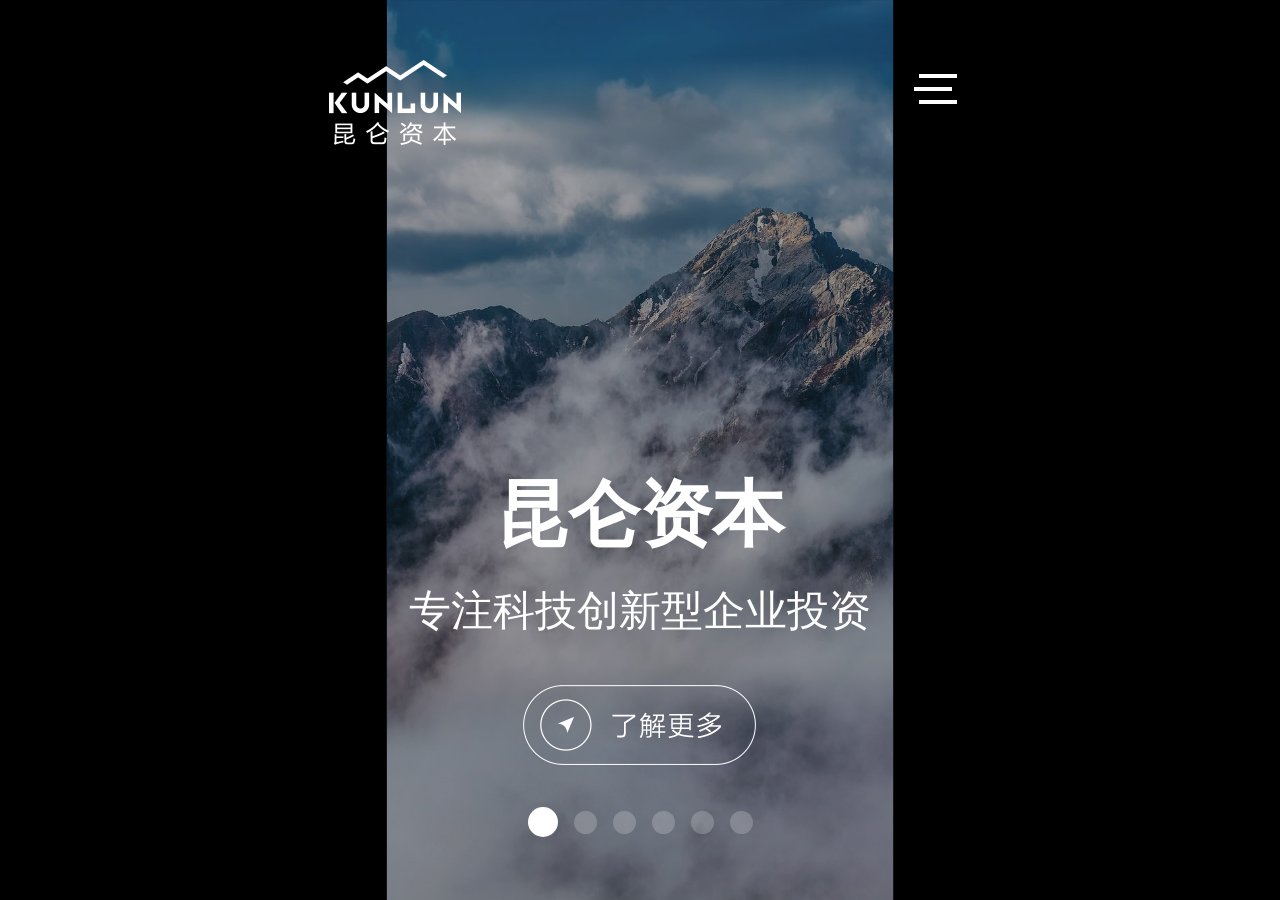
==== index.html @ 67668db5 "2" ====
﻿<!DOCTYPE html>
<html>
<head>
    <meta charset="utf-8">
    <title>首页</title>
    <meta name="keywords" content="">
    <meta name="description" content="">
    <meta content="yes" name="apple-mobile-web-app-capable" />
    <meta content="black" name="apple-mobile-web-app-status-bar-style" />
    <meta content="telephone=no" name="format-detection" />
    <meta content="email=no" name="format-detection" />
    <!--maincss-->
    <link rel="stylesheet" href="css/swiper.min.css" type="text/css" media="screen">
    <link rel="stylesheet" href="css/animate.css"    type="text/css" media="screen">
    <link rel="stylesheet" href="css/index.css" type="text/css" media="screen" />
    <link rel="stylesheet" href="css/common.css" type="text/css" media="screen" />
     <!--mainjs-->
    <script type="text/javascript" src="js/jquery-1.8.2.min.js"></script>
    <script type="text/javascript" src="js/swiper.animate1.0.3.min.js"></script>
    <script type="text/javascript" src="js/swiper.min.js"></script>

    <script>
        var phoneWidth =  parseInt(window.screen.width);
		var phoneScale = phoneWidth/750;
		var ua = navigator.userAgent;
		if (/Android (\d+\.\d+)/.test(ua)){
			var version = parseFloat(RegExp.$1);
			if(version>2.3){
				document.write('<meta name="viewport" content="width=750, minimum-scale = '+phoneScale+', maximum-scale = '+phoneScale+', target-densitydpi=device-dpi">');
			}else{
				document.write('<meta name="viewport" content="width=750, target-densitydpi=device-dpi">');
			}
		} else {
			document.write('<meta name="viewport" content="width=750, user-scalable=no, target-densitydpi=device-dpi">');
		}

    </script>
</head>
<body>
  <!--菜单弹窗--> 
  <div class="nav_box">
    <div class="nav_box_main">
        <div class="nav_top">
            <div class="closed"><img src="images/nav_close.png"></div>
        </div> 
        <div class="nav_btn">
            <div class="nav_link">
                <div class="link01 active"><a href="index.html">首页</a></div>
                <div class="link02"><a href="about.html">关于我们</a></div>
                <div class="link03"><a href="beitou.html">被投企业</a></div>
                <div class="link04"><a href="list.html">新闻动态</a></div>
                <div class="link05"><a href="contact.html">联系我们</a></div>
            </div>
        </div>
        
    </div>
  </div>
    <!--头部-->
    <div class="common_header">
        <div class="common_top">
            <div class="common_logo"><a href="index.html"><img src="images/top_logo.png"></a></div>
            <div class="common_nav_main">
                <div class="menu" id="menu"><div class="zhong"><i></i><i></i><i></i><i></i> <i></i><i></i></div></div>
            </div>
        </div>
    </div>
<div class="banner">
    <div class="bg">
        <div class="swiper-container home-swiper" >
            <div class="swiper-wrapper">
                <div id="swiper1" class="swiper-slide" style="background-image:url(images/banner1.jpg)">
                    <!-- <video x5-video-player-type="h5-page" x5-playsinline="true" webkit-playsinline playsinline muted autoplay loop class="bgvideo video" poster="images/banner1.jpg">
                     <source src="media/banner1.mp4" type="video/mp4">
                    </video> -->
                    <div class="content">
                        <div class="container">
                            <div class="hero">
                                <div class="title">昆仑资本</div>
                                <div class="info">专注科技创新型企业投资   </div>
                                <div class="links"><img src="images/more_03.png"></div>
                            </div>
                        </div>
                    </div>
                </div>
                <div id="swiper2" class="swiper-slide" style="background-image:url(images/banner2.jpg)">
                    <div class="content">
                        <div class="container">
                            <div class="hero">
                                <div class="title_logo"><img src="images/logo_dada_02.png"></div>
                                <div class="info_fz50">本地即时零售和配送平台<br/><span>2022年6月5日,纳斯达克挂牌上市</span></div>
                                <div class="links"><img src="images/more_03.png"></div>
                            </div>
                        </div>
                    </div>
                </div>
                <div id="swiper3" class="swiper-slide" style="background-image:url(images/banner3.jpg)">
                    <div class="content" style="margin-top: 10px;">
                        <div class="container">
                            <div class="hero">
                                <div class="title_logo"><img src="images/logo_yk_03.png"></div>
                                <div class="info_fz50">中国领先的互动娱乐平台<br/><span>2018年7月12日，港交所挂牌上市</span></div>
                                <div class="links"><img src="images/more_03.png"></div>
                            </div>
                        </div>
                    </div>
                </div>
                <div id="swiper4" class="swiper-slide" style="background-image:url(images/banner4.jpg)">
                    <div class="content">
                        <div class="container">
                            <div class="hero">
                                <div class="title_logo"><img src="images/logo_dream_04.png"></div>
                                <div class="info_fz50">创新科技公司</div>
                                <div class="links"><img src="images/more_03.png"></div>
                            </div>
                        </div>
                    </div>
                </div>
                <div id="swiper5" class="swiper-slide" style="background-image:url(images/banner5.jpg)">
                    <div class="content">
                        <div class="container">
                            <div class="hero">
                                <div class="title_logo"><img src="images/logo_ibm_05.png"></div>
                                <div class="info_fz50">IAM身份管理行业领先企业</div>
                                <div class="links"><img src="images/more_03.png"></div>
                            </div>
                        </div>
                    </div>
                </div>
                <div id="swiper6" class="swiper-slide" style="background-image:url(images/banner6.jpg)">
                    <div class="content">
                        <div class="container">
                            <div class="hero">
                                <div class="title_logo"><img src="images/logo_boya_06.png"></div>
                                <div class="info_fz33">基因组编辑技术转化和创新疗法开发引领者</div>
                                <div class="links"><img src="images/more_03.png"></div>
                            </div>
                        </div>
                    </div>
                </div>
            </div>
        <div class="swiper-pagination"></div>
        </div>
    </div>
</div>
    <script type='text/javascript' src='js/script.js' id='script-js'></script>
    <script type='text/javascript'  src="js/qiehuan.js"></script>
</body>
</html>
---- css/index.css ----
html, body, div, span, object, iframe,h1, h2, h3, h4, h5, h6, p, blockquote, pre,abbr, address, cite, code,del, dfn, em, img, ins, kbd, q, samp,small, strong, sub, sup, var,b, i,dl, dt, dd, ol, ul, li,fieldset, form, label,
  legend,table, caption, tbody, tfoot, thead, tr, th,article, aside, canvas, details, figcaption, figure, footer, header, hgroup, menu, nav, section, summary,time, mark, audio, video {margin:0; padding:0;border:0;outline:0;font-size:100%;vertical-align:baseline;background:transparent;font-family:微软雅黑, 黑体 ;}
article,aside,canvas,details,figcaption,figure,footer,header,hgroup,menu,nav,section,summary {display:block;}
ul {list-style:none;}
*{-webkit-tap-highlight-color: transparent;-webkit-appearance: none;}
ul,ol,li{list-style:none; margin:0; padding:0;}
/* h1, h2, h3, h4, h5, h6{font-weight:normal} */
a {margin:0;padding:0;border:0; text-decoration:none;}
ins { background-color:#ff9;color:#000;text-decoration:none;}
mark {background-color:#ff9;color:#000; font-style:italic;font-weight:bold;}
del {text-decoration: line-through;}
input, select { vertical-align:middle; border:none; margin:0; padding:0;}
em{font-weight: bold;font-style: italic;}
.hidden{display: none;}
hr{ line-height:1; height:1px; background:none; border-top:1px dashed #9F9F9F;border-bottom:1px dashed #fff;}
/* [background]  */
html,body{ -webkit-tap-highlight-color: transparent;width:100%;height:100%; overflow: hidden;}/*去除apple设备点击底色*/
body a {-webkit-transition: all .3s;transition: all .3s;}
p { max-height: 999999px; }
*:before,
*:after {
  z-index: -1;
}
/* basics */
a:hover {color: #0f93b9;}
/*首页*/
#wrapper{width: 750px; margin:0 auto; position:relative; overflow-x:hidden;}
/*header*/
.headroom {will-change: transform;transition: transform 200ms linear;width:750px;margin:0 auto;}
.headroom--pinned {transform: translateY(0%);}
.headroom--unpinned {transform: translateY(-100%);}
/*part1*/
.part1{width:100%;height:100%; position: relative;}

.banner_swiper{width: 100%;height: 100%;}
.banner_swiper >.swiper-wrapper>.swiper-slide{background-repeat:no-repeat;background-position: center center; background-size: cover;}
.banner_swiper >.swiper-wrapper>.swiper-slide a{position: absolute;top:0;left:0;width:100%;height:100%;border:1px solid #f00;}
.banner_swiper .slide1{background-image: url(../images/banner1.jpg);}
.banner_swiper .slide2{background-image: url(../images/banner2.jpg);position: relative;}
.banner_swiper .slide3{background-image: url(../images/banner3.jpg);position: relative;}
.banner_swiper .slide4{background-image: url(../images/banner4.jpg);position: relative;}
.banner_swiper .slide5{background-image: url(../images/banner5.jpg);position: relative;}

.banner_swiper .slide6{background-image: url(../images/banner6.jpg);position: relative;}

.wrap_banner2 img{width:100%;height:100%;object-fit:cover;position:relative;z-index:1;}
.banner_swiper .swiper-pagination-white .swiper-pagination-bullet{display:block;width:23px;height:23px;border-radius:50%;background:#fff;float:left;margin:0 10px;opacity:0.4;}
.banner_swiper .swiper-pagination{width:270px;position:relative;height:20px;z-index:1;bottom:80px;left:50%; transform: translateX(-50%);}
.banner_swiper .swiper-pagination-white .swiper-pagination-bullet-active{background-color:#fff;opacity:1;width:28px;height:28px;}
.banner_swiper .banner-slider-button-next{background:url(../images/row_right.png) no-repeat;background-size:50px 48px;width:50px;height:48px;position:absolute;top:50%;right:20px;}
.banner_swiper .banner-slider-button-prev{background:url(../images/row_left.png) no-repeat;background-size:50px 48px;width:50px;height:48px;position:absolute;top:50;left:20px;}
.banner_swiper .swiper-button-next:hover{background:url(../images/row_right_hover.png) no-repeat;background-size:50px 48px;width:50px;height:48px;position:absolute;top:50%;right:20px;}
.banner_swiper .swiper-button-prev:hover{background:url(../images/row_left_hover.png) no-repeat;background-size:50px 48px;width:50px;height:48px;position:absolute;top:50%;left:20px;}
.banner_swiper .swiper-button-next::after,.banner_swiper .swiper-button-prev::after{font-size:0;}
/* .banner_text{width:600px;margin:0 auto;height:300px;color:#fff;position:absolute;left:75px;top:290px;z-index:4;}
.banner_text h2{font-size:52px;margin-bottom:50px;font-weight:bold; text-align: center;}
.banner_text p{font-size:26px;width:600px;text-align: center;margin:0 auto;}
.banner_text_c{width:700px;margin:0 auto;height:300px;color:#fff;position:absolute;left:50%;bottom:10%;z-index:4;transform:translateX(-50%);}
.banner_text_c h2{font-size:37px;margin-bottom:10px;font-weight:bold; text-align: center;}
.banner_text_c div{font-size:20px;width:700px;text-align: center;margin:0 auto;} */


.banner_swiper{width: 100%;height: 100%; overflow-y:hidden;}
 .banner_title { width: 233px;  height: 80px;position:absolute; bottom:15%;left:260px;  z-index: 10;} 
.banner_text{width:638px;height:100px;color:#fff;position:absolute;bottom:25%;z-index: 10;left:56px;text-align: center;}
.banner_text p  i{width:0.78rem;border-bottom:0.02rem solid #fff;display: block;padding-bottom: 0.5rem;}
.banner_text  h2{font-size:72px;font-weight: bold; line-height: 70px;}
.banner_text  h2 span{font-size:42px;font-weight: normal; }
.banner_text  p{font-size:30px;width:638px;}
.banner_text h4 {margin-bottom: 35px;}
.banner_text h3{font-size: 50px;font-weight: bold; line-height:45px;}
.banner_text h3 span{font-size:30px;font-weight: normal;} 

/*返回顶部*/
#gotop {display: none;position: fixed;right: 1%;bottom:20px;padding: 10px 10px;font-size: 20px;background: #777;color: white;cursor: pointer;	z-index:11111;}
/*精灵css3*/
@keyframes xx{0%{transform:translateX(50px) translateY(0) scale(0.2);opacity:0.2}
100%{transform:translateX(-30px) translateY(-10px) scale(1);opacity:1}
}
@keyframes xf{0%{transform:translateY(-10px) translateX(-30px);}
50%{transform:translateY(10px) translateX(-10px);}
100%{transform:translateY(-10px) translateX(-30px);}
}

/*css3*/ 
	/*视频转圈圈*/
	@-webkit-keyframes video-rotate{0%{-webkit-transform:rotate(0);-moz-transform:rotate(0);-ms-transform:rotate(0);-o-transform:rotate(0);transform:rotate(0)}
	100%{-webkit-transform:rotate(360deg);-moz-transform:rotate(360deg);-ms-transform:rotate(360deg);-o-transform:rotate(360deg);transform:rotate(360deg)}
	}
	@-moz-keyframes video-rotate{0%{-webkit-transform:rotate(0);-moz-transform:rotate(0);-ms-transform:rotate(0);-o-transform:rotate(0);transform:rotate(0)}
	100%{-webkit-transform:rotate(360deg);-moz-transform:rotate(360deg);-ms-transform:rotate(360deg);-o-transform:rotate(360deg);transform:rotate(360deg)}
	}
	@-ms-keyframes video-rotate{0%{-webkit-transform:rotate(0);-moz-transform:rotate(0);-ms-transform:rotate(0);-o-transform:rotate(0);transform:rotate(0)}
	100%{-webkit-transform:rotate(360deg);-moz-transform:rotate(360deg);-ms-transform:rotate(360deg);-o-transform:rotate(360deg);transform:rotate(360deg)}
	}
	@-o-keyframes video-rotate{0%{-webkit-transform:rotate(0);-moz-transform:rotate(0);-ms-transform:rotate(0);-o-transform:rotate(0);transform:rotate(0)}
	100%{-webkit-transform:rotate(360deg);-moz-transform:rotate(360deg);-ms-transform:rotate(360deg);-o-transform:rotate(360deg);transform:rotate(360deg)}
	}
	@keyframes video-rotate{0%{-webkit-transform:rotate(0);-moz-transform:rotate(0);-ms-transform:rotate(0);-o-transform:rotate(0);transform:rotate(0)}
	100%{-webkit-transform:rotate(360deg);-moz-transform:rotate(360deg);-ms-transform:rotate(360deg);-o-transform:rotate(360deg);transform:rotate(360deg)}
	}
	@keyframes pulse-border {
		0% {
			transform-origin: center;
		  transform: translateZ(0) scale(1);
		  opacity: 1;
		  }
		100% {
			transform-origin: center;
		  transform:translateZ(0) scale(1.5);
		  opacity: 0;
		  }
	  }

	/*箭头上下*/
	@-webkit-keyframes arrDownMove{0%{-webkit-transform:translate(0,0);-moz-transform:translate(0,0);-ms-transform:translate(0,0);-o-transform:translate(0,0);transform:translate(0,0)}50%{-webkit-transform:translate(0,10px);-moz-transform:translate(0,10px);-ms-transform:translate(0,10px);-o-transform:translate(0,10px);transform:translate(0,10px)}100%{-webkit-transform:translate(0,0);-moz-transform:translate(0,0);-ms-transform:translate(0,0);-o-transform:translate(0,0);transform:translate(0,0)}}@-moz-keyframes arrDownMove{0%{-webkit-transform:translate(0,0);-moz-transform:translate(0,0);-ms-transform:translate(0,0);-o-transform:translate(0,0);transform:translate(0,0)}50%{-webkit-transform:translate(0,10px);-moz-transform:translate(0,10px);-ms-transform:translate(0,10px);-o-transform:translate(0,10px);transform:translate(0,10px)}100%{-webkit-transform:translate(0,0);-moz-transform:translate(0,0);-ms-transform:translate(0,0);-o-transform:translate(0,0);transform:translate(0,0)}}@-ms-keyframes arrDownMove{0%{-webkit-transform:translate(0,0);-moz-transform:translate(0,0);-ms-transform:translate(0,0);-o-transform:translate(0,0);transform:translate(0,0)}50%{-webkit-transform:translate(0,10px);-moz-transform:translate(0,10px);-ms-transform:translate(0,10px);-o-transform:translate(0,10px);transform:translate(0,10px)}100%{-webkit-transform:translate(0,0);-moz-transform:translate(0,0);-ms-transform:translate(0,0);-o-transform:translate(0,0);transform:translate(0,0)}}@-o-keyframes arrDownMove{0%{-webkit-transform:translate(0,0);-moz-transform:translate(0,0);-ms-transform:translate(0,0);-o-transform:translate(0,0);transform:translate(0,0)}50%{-webkit-transform:translate(0,10px);-moz-transform:translate(0,10px);-ms-transform:translate(0,10px);-o-transform:translate(0,10px);transform:translate(0,10px)}100%{-webkit-transform:translate(0,0);-moz-transform:translate(0,0);-ms-transform:translate(0,0);-o-transform:translate(0,0);transform:translate(0,0)}}@keyframes arrDownMove{0%{-webkit-transform:translate(0,0);-moz-transform:translate(0,0);-ms-transform:translate(0,0);-o-transform:translate(0,0);transform:translate(0,0)}50%{-webkit-transform:translate(0,10px);-moz-transform:translate(0,10px);-ms-transform:translate(0,10px);-o-transform:translate(0,10px);transform:translate(0,10px)}100%{-webkit-transform:translate(0,0);-moz-transform:translate(0,0);-ms-transform:translate(0,0);-o-transform:translate(0,0);transform:translate(0,0)}}

	/*女孩上下出来*/
	@-webkit-keyframes c2_girl_An{0%,10%,100%,90%{transform:translateY(0);-o-transform:translateY(0);-webkit-transform:translateY(0);-moz-transform:translateY(0)}
	50%,60%{transform:translateY(-10px);-o-transform:translateY(-10px);-webkit-transform:translateY(-10px);-moz-transform:translateY(-10px)}
	}
	@-moz-keyframes c2_girl_An{0%,10%,100%,90%{transform:translateY(0);-o-transform:translateY(0);-webkit-transform:translateY(0);-moz-transform:translateY(0)}
	50%,60%{transform:translateY(60px);-o-transform:translateY(60px);-webkit-transform:translateY(60px);-moz-transform:translateY(60px)}
	}
	@keyframes c2_girl_An{0%,10%,100%,90%{transform:translateY(0);-o-transform:translateY(0);-webkit-transform:translateY(0);-moz-transform:translateY(0)}
	50%,60%{transform:translateY(-10px);-o-transform:translateY(-10px);-webkit-transform:translateY(-10px);-moz-transform:translateY(-10px)}
	}
	@-webkit-keyframes tada{0%{-webkit-transform:scale(1);}
	10%,20%{-webkit-transform:scale(0.9) rotate(-9deg);}
	30%,50%,70%,90%{-webkit-transform:scale(1) rotate(9deg);}
	40%,60%,80%{-webkit-transform:scale(1) rotate(-9deg);}
	100%{-webkit-transform:scale(1) rotate(0);}
	}
	@keyframes tada{0%{transform:scale(1);}
	10%,20%{transform:scale(0.9) rotate(-9deg);}
	30%,50%,70%,90%{transform:scale(1) rotate(9deg);}
	40%,60%,80%{transform:scale(1) rotate(-9deg);}
	100%{transform:scale(1) rotate(0);}
	}
	@-moz-keyframes tada{0%{transform:scale(1);}
	10%,20%{transform:scale(0.9) rotate(-9deg);}
	30%,50%,70%,90%{transform:scale(1) rotate(9deg);}
	40%,60%,80%{transform:scale(1) rotate(-9deg);}
	100%{transform:scale(1) rotate(0);}
	}
	@-o-keyframes tada{0%{transform:scale(1);}
	10%,20%{transform:scale(0.9) rotate(-9deg);}
	30%,50%,70%,90%{transform:scale(1) rotate(9deg);}
	40%,60%,80%{transform:scale(1) rotate(-9deg);}
	100%{transform:scale(1) rotate(0);}
	}
	@keyframes cloud5{0%{transform:translateX(-210px) translateY(-100px);opacity:1;width:20px;}
	70%{opacity:1;}
	90%{transform:translateX(20px) translateY(100px);opacity:1;width:153px;}
	100%{transform:translateX(50px) translateY(100px);opacity:1;width:153px;}
	}
	@keyframes zoomIn{0%{opacity:0;transform:scale3d(.5,.5,.5);}
	50%{opacity:1;}
	}
	/*身体左右动*/
	@keyframes body1{0%,100%{transform:translateY(-10px);-moz-tranform:translateY(-10px);-webkit-tranform:translateY(-10px);-o-tranform:translateY(-10px)}
	50%{transform:translateY(10PX);-moz-transform:translateY(10PX);-o-transform:translateY(10PX);-webkit-transform:translateY(10PX);}
	}
	@-webkit-keyframes body1{0%,100%{transform:translateY(-10px);-moz-tranform:translateY(-10px);-webkit-tranform:translateY(-10px);-o-tranform:translateY(-10px)}
	50%{transform:translateY(10PX);-moz-transform:translateY(10PX);-o-transform:translateY(10PX);-webkit-transform:translateY(10PX);}
	}
	@-ms-keyframes body1{0%,100%{transform:translateY(-10px);-moz-tranform:translateY(-10px);-webkit-tranform:translateY(-10px);-o-tranform:translateY(-10px)}
	50%{transform:translateY(10PX);-moz-transform:translateY(10PX);-o-transform:translateY(10PX);-webkit-transform:translateY(10PX);}
	}
	@-o-keyframes body1{0%,100%{transform:translateY(-10px);-moz-tranform:translateY(-10px);-webkit-tranform:translateY(-10px);-o-tranform:translateY(-10px)}
	50%{transform:translateY(10PX);-moz-transform:translateY(10PX);-o-transform:translateY(10PX);-webkit-transform:translateY(10PX);}
	}
	@keyframes scaleA{0%{opacity:0;-webkit-transform:scale(2,2);}
	80%{-webkit-transform:scale(.9,.9);}
	100%{opacity:1;-webkit-transform:scale(1,1);}
	}
	@-webkit-keyframes scaleA{0%{opacity:0;-webkit-transform:scale(2,2);}
	80%{-webkit-transform:scale(.9,.9);}
	100%{opacity:1;-webkit-transform:scale(1,1);}
	}
	@-ms-keyframes scaleA{0%{opacity:0;-ms-transform:scale(2,2);}
	80%{-ms-transform:scale(.9,.9);}
	100%{opacity:1;-ms-transform:scale(1,1);}
	}
	@-moz-keyframes scaleA{0%{opacity:0;-moz-transform:scale(2,2);}
	80%{-moz-transform:scale(.9,.9);}
	100%{opacity:1;-moz-transform:scale(1,1);}
	}
	@-o-keyframes scaleA{0%{opacity:0;-o-transform:scale(2,2);}
	}
	@-webkit-keyframes fadeInRight{0%{opacity:0;-webkit-transform:translate3d(100%,0,0);transform:translate3d(100%,0,0)}
	100%{opacity:1;transform:none}
	}
	@-moz-keyframes fadeInRight{0%{opacity:0;-webkit-transform:translate3d(100%,0,0);transform:translate3d(100%,0,0)}
	100%{opacity:1;transform:none}
	}
	@-o-keyframes fadeInRight{0%{opacity:0;-webkit-transform:translate3d(100%,0,0);transform:translate3d(100%,0,0)}
	100%{opacity:1;transform:none}
	}
	@keyframes fadeInRight{0%{opacity:0;-webkit-transform:translate3d(100%,0,0);transform:translate3d(100%,0,0)}
	100%{opacity:1;-webkit-transform:none;transform:none}
	}
	















@-webkit-keyframes fadeIn{from{opacity:0}
to{opacity:1}
}@keyframes fadeIn{from{opacity:0}
to{opacity:1}
}
.fadeIn{opacity:0;-webkit-animation:fadeIn 1.4s forwards;animation:fadeIn 1.4s forwards}
@-webkit-keyframes fadeUp{0%{opacity:0;transform:translateY(20px)}
to{opacity:1;transform:none}
}
@keyframes fadeUp{0%{opacity:0;transform:translateY(20px)}
to{opacity:1;transform:none}
}.fadeUp{opacity:0;-webkit-animation:fadeUp 1.4s forwards;animation:fadeUp 1.4s forwards}
@-webkit-keyframes fadeInRight{from{opacity:1;-webkit-transform:translate3d(100%,0,0);transform:translate3d(100%,0,0)}
to{opacity:1;-webkit-transform:translate3d(0,0,0);transform:translate3d(0,0,0)}
}@keyframes fadeInRight{from{opacity:1;-webkit-transform:translate3d(100%,0,0);transform:translate3d(100%,0,0)}
to{opacity:1;-webkit-transform:translate3d(0,0,0);transform:translate3d(0,0,0)}
}.fadeInRight{opacity:0;-webkit-animation:fadeInRight 1.4s forwards;animation:fadeInRight 1.4s forwards}
@-webkit-keyframes fadeInLeft{from{opacity:0;-webkit-transform:translate3d(-100%,0,0);transform:translate3d(-100%,0,0)}
to{opacity:1;-webkit-transform:translate3d(0,0,0);transform:translate3d(0,0,0)}
}@keyframes fadeInLeft{from{opacity:0;-webkit-transform:translate3d(-100%,0,0);transform:translate3d(-100%,0,0)}
to{opacity:1;-webkit-transform:translate3d(0,0,0);transform:translate3d(0,0,0)}
}.fadeInLeft{opacity:0;-webkit-animation:fadeInleft 1.4s forwards;animation:fadeInleft 1.4s forwards}
@-webkit-keyframes fadeInUp{from{opacity:0;-webkit-transform:translate3d(0,100%,0);transform:translate3d(0,100%,0)}
to{opacity:1;-webkit-transform:translate3d(0,0,0);transform:translate3d(0,0,0)}
}@keyframes fadeInUp{from{opacity:0;-webkit-transform:translate3d(0,100%,0);transform:translate3d(0,100%,0)}
to{opacity:1;-webkit-transform:translate3d(0,0,0);transform:translate3d(0,0,0)}
}.fadeInUp{-webkit-animation:fadeInUp 1.4s forwards;animation:fadeInUp 1.4s forwards}
@-webkit-keyframes fadeOutLeft{from{opacity:1}
to{opacity:0;-webkit-transform:translate3d(-100%,0,0);transform:translate3d(-100%,0,0)}
}@keyframes fadeOutLeft{from{opacity:1}
to{opacity:0;-webkit-transform:translate3d(-100%,0,0);transform:translate3d(-100%,0,0)}
}
.banner{position:relative;width:100%;height:100%;background-color:#000}
.banner .bg{width:100%;height:100%}
.bgvideo{position:fixed;left:0;bottom:0;max-width:100%;min-height:100%;object-fit:cover;z-index:3;}
.banner .swiper-slide{position:relative;background-position:center center;background-repeat:no-repeat;background-size:auto 100%}
.banner .container{margin-left:0}
.banner .content{display:flex;position:absolute;top:0;right:0;bottom:15%;left:0;align-items:flex-end;text-align: center;width:638px;text-align: center; margin:0 auto;z-index:10;}
.banner .content .hero{display:flex;flex-direction:column;color:#fff;opacity:0;width:638px;text-align: center; margin:0 auto;}
.banner .swiper-slide-active .content .hero{animation-name:fadeUp;animation-duration:.5s;animation-delay:.5s;animation-fill-mode:both}
.banner .content .hero .title{font-size:72px;font-weight:700;margin-bottom:15px}
.banner .content .hero .info{font-size:42px;font-weight:300;line-height:160%}
.banner .content .hero .links{margin-left: 202px;margin-top: 40px;}
.banner .swiper-container-horizontal>.swiper-pagination-bullets{display:flex;width:100%;align-items:center;justify-content:center;bottom:7%}
.banner .swiper-pagination-bullet-active.swiper-pagination-bullet{width:30px;height:30px;background-color:#fff}
.banner .swiper-pagination-bullet{width:23px;height:23px;background-color:rgba(255,255,255,1)}
.banner .swiper-container-horizontal>.swiper-pagination-bullets .swiper-pagination-bullet{margin-left:8px;margin-right:8px}

.info_fz50{font-size:50px;font-weight:700; line-height: 50px;}
.info_fz50 span{font-size: 30px;font-weight: normal;}

.info_fz33{font-size:33px;font-weight:700;line-height:160%}
---- css/common.css ----
*{margin:0;padding:0;box-sizing:border-box;}
ul{list-style:none;}
ul,ol,li{list-style:none;margin:0;padding:0;}
h1,h2,h3,h4,h5,h6{font-weight:normal}
a{margin:0;padding:0;border:0;text-decoration:none;}
ins{background-color:#ff9;color:#000;text-decoration:none;}
mark{background-color:#ff9;color:#000;font-style:italic;font-weight:bold;}
del{text-decoration:line-through;}
input,select,textarea{vertical-align:middle;border:none;margin:0;padding:0;outline:none;}
input:focus,.select:focus,textarea:focus{outline:none;}
em{font-style:normal;}
.hidden{display:none;}
hr{line-height:1;height:1px;background:none;border-top:1px dashed #9F9F9F;border-bottom:1px dashed #fff;}
img{border:0;margin:0;padding:0;}
html{min-height:100%;overflow:auto;position:relative;z-index:1;background:#fff;font-family:"微软雅黑";}
a{text-decoration:none;cursor:pointer;}
.clearfix:before,.clearfix:after{display:table;content:"";/*不用有内容也可以*/}
.clearfix:after{clear:both;}
.clearfix{*zoom:1;}
h2.mr_4{margin-bottom:40px;}
input::-webkit-input-placeholder{color:#b57a65;}
input::-moz-placeholder{color:#b57a65;}
input:-moz-placeholder{color:#b57a65;}
input:-ms-input-placeholder{color:#b57a65;}
input[type=number]{-moz-appearance:textfield;}
input[type=number]::-webkit-inner-spin-button,input[type=number]::-webkit-outer-spin-button{-webkit-appearance:none;}
/* body a{-webkit-transition:all .3s;transition:all .3s;}*/
 a:hover{color:#f00;}
body{position:relative;-webkit-text-size-adjust:none;color:#fff;font-size:24px;}
.hand{cursor:pointer;transition:all .6s;}

.main_content{width:638px;margin:0 auto;}
/*公共顶部*/
.nav_box{z-index:33333;width:100%;height:100%;display:flex;flex-flow:column nowrap;justify-content:space-between;align-items:center;position:fixed;background:#234265;color:#fff;top:0;left:0;display:none;text-align:center;z-index:999999999;
    -webkit-transition: all 1s ease-in-out;
    transition: all 1s ease-in-out;}
.nav_box.active{display: block;}
.nav_box div a{color:#fff;}
.nav_link{display: flex;  align-items:center;flex-direction: column; height: 100%;  justify-content:space-between;}
.nav_link div{margin-bottom:70px;cursor:pointer;font-size:48px;text-align:center;
   
    -webkit-animation-duration: 1.0s;
    animation-duration: 1.0s;
    -webkit-animation-fill-mode: both;
    animation-fill-mode: both;
    -webkit-animation-name: fadeInUp;
    animation-name: fadeInUp;}


.nav_link div:nth-child(1){-webkit-animation-delay: .1s; animation-delay: .1s;}
.nav_link div:nth-child(2){-webkit-animation-delay: .2s; animation-delay: .2s;}
.nav_link div:nth-child(3){-webkit-animation-delay: .3s; animation-delay: .3s;}
.nav_link div:nth-child(4){-webkit-animation-delay: .4s; animation-delay: .4s;}
.nav_link div:nth-child(5){-webkit-animation-delay: .5s; animation-delay: .5s;}
.nav_link div:first-of-type{margin-top: 70px;}
.nav_link div img{width:232px;height:114px;}
.nav_btn div.active a{color:#fff}
.nav_btn div a{color:#7f8c9d;font-size: 48px;}
.nav_btn{height:70%;position: absolute;top:15%;width:638px;margin:0 auto;}
.nav_icon{color:#363636;font-size: 28px; text-align: left;width:638px;padding-top:36px;}
.nav_icon span{margin-left: 30px; cursor: pointer;}
.nav_icon span a{color:#363636;}
.nav_top{width:638px;height:116px; position: relative;}
.nav_box .closed{width:420px; height: 39px;padding-top:40px;cursor: pointer;    position: absolute;  bottom: 0; right: 0;}
.nav_box .closed img{width:39px;height:39px;transition: all 0.3s;float:right; margin-right: 56px;}
.nav_box .closed img:hover{transform:rotate(90deg);}
.nav_box_main{width:638px;margin:0 auto;}
.common_top{height:109px;width:638px;margin:0 auto; position: relative;}
.common_logo{position:absolute;left:0;top:26px;}
.common_nav_main{width:200px;height:120px;position:absolute;right:0;top:0px; padding-top: 50px;} 

.common_nav_main .menu i{display:block;width:100%;height:4px;background:#fff;}
.common_nav_main .menu i:nth-child(1),.common_nav_main .menu i:nth-child(2){position:absolute;top:0;left:0;transition:transform .5s .2s;}
.common_nav_main .menu i:nth-child(3),.common_nav_main .menu i:nth-child(4){position:absolute;top:50%;left:-5px;transition:transform 1.5s .1s;margin-top:-2px;}
.common_nav_main .menu i:nth-child(5),.common_nav_main .menu i:nth-child(6){position:absolute;left:0;bottom:0;transition:transform .5s}
.common_nav_main .menu i:nth-child(2),.common_nav_main .menu i:nth-child(4),.nav .menu i:nth-child(6){transform:translateX(-50px)}
.common_nav_main.active .menu i:nth-child(1),.common_nav_main.active .menu i:nth-child(3),.common_nav_main.active .menu i:nth-child(5){transform:translateX(50px)}
.common_nav_main.active .menu i:nth-child(2),.common_nav_main.active .menu i:nth-child(4),.common_nav_main.active .menu i:nth-child(6){transform:translateX(0px)}
.common_nav_main .menu{width:50px;height:30px;cursor:pointer;padding-left:10px;overflow:hidden;position:absolute;right:0;top:50px;}
.zhong{width:38px;height:30px;padding-left:20px;position:relative;}
.common_header{position:fixed;top:0;left:0;right:0;width:100%;padding:24px 0;z-index:110;-webkit-transition:all .5s;transition:all .5s;}
/*公共底部*/
.footer_common{width:750px;margin:0 auto;}
.footer_common_top{width:100%;background:#262626;height:440px;}
.footer_common_bottom{width:100%;background:#232324;height:53px;line-height:53px;}
.footer_container{width:638px;margin:0 auto;}
.footer_container ul{float: left;margin-right:90px;}
.footer_top_logo{position: absolute;bottom:40px;right:0px;}
.footer_container1{height:440px;width:638px;margin:0 auto; position: relative;}
.footer_top_menu{position: absolute;top:87px;left:0px;}
.footer_top_menu li a{display:inline-block;color:white;text-align:center;font-size:30px;margin-bottom:60px;text-decoration:none;transition:1s;}
.footer_top_menu a:hover{color:#5b75fa;}
.footer_tip{text-align:left;color:#565656;font-size:16px;}
/*列表页*/
.news_banner{width:750px;height:336px;background:url(../images/list_banner.jpg) no-repeat;position:relative;margin:0 auto;}
.contact_text{text-align:center;position:absolute;top:200px;width:100%;}
.contact_text h1 {  font-size: 44px; font-weight: bold;  position: relative; width:200px;display:inline-block;}
.contact_text h1:after{content:"";display:block;width:120px;height:2px;position:absolute;border-radius:6px;background-color:#b8c2cc;-webkit-transform-origin:50% 50%;transform-origin:50% 50%;-webkit-transition:background-color .2s ease-in-out,top .2s .2s ease-out,-webkit-transform .2s linear;transition:background-color .2s ease-in-out,top .2s .2s ease-out,-webkit-transform .2s linear;transition:background-color .2s ease-in-out,top .2s .2s ease-out,transform .2s linear;transition:background-color .2s ease-in-out,top .2s .2s ease-out,transform .2s linear,-webkit-transform .2s linear;position:absolute;left:39px;top:73px;}


.news_container{width:750px;margin:0 auto;}
.news_link_color{color:#fff;}
.news_light_blue{width:750px;background:#e5f0f6;height:654px;overflow:hidden;padding-top: 154px;}
.news_dark_blue{width:750px;height:654px;background:url(../images/news_dark_blue_bg.jpg) no-repeat;overflow:hidden;padding-top: 154px;}
.news_main{width:640px;margin:0 auto;}
.news_main h1{font-size:50px;font-weight:bold;margin-bottom:60px;overflow:hidden;height:210px; text-align: center;}
.news_link{color:#010101;}
.news_main p{font-size:16px;text-align:center;width:720px;margin-bottom:40px;line-height:30px;overflow:hidden;height:60px;}
.news_link:hover{color:#010101;}
.news_link_color:hover{color:#fff;}
.links_btn{display:flex;font-weight:700;justify-content:center;align-items:center;padding:25px 60px;border-radius:50px;color:#010101;border:solid 2px #3e4142;cursor:pointer;}
.links_btn1{display:flex;font-weight:700;justify-content:center;align-items:center;padding:25px 60px;border-radius:50px;color:#fff;border:solid 2px #fff;cursor:pointer;}
.links_more{display:flex;font-size:28px;justify-content:center;}
.links_hovercolor1:hover{color:#fff;border-color:#3c6380;background-color:#000;}
.links_hovercolor:hover{color:#fff;border-color:#3c6380;background-color:#3c6380;}
.arrow-b1{background:url(../images/icon_white.png) no-repeat center center / 30px 24px;}
.arrow1{display:flex;width:30px;height:24px;margin-left:6px;}
.links_hovercolor:hover i{background-image:url(../images/icon_white.png);}
/*内容页*/
.content_wrap{width:750px;padding-top:93px;margin:0 auto;padding-bottom:200px;}
.content_main{width:638px;margin:0 auto;color:#010101;}
.content_title h2{font-size:50px;color:#131313;text-align:left;margin-bottom:35px;font-weight: 700;}
.content_text{width:638px;}
.content_text p{font-size:30px;color:#010101;line-height:52px;text-align:left;text-indent:20px;margin-bottom:35px;overflow:hidden;}
.content_text h3{margin-bottom:100px;margin-top:60px;}
/*联系我们*/
.contact_banner{width:750px;height:335px;background:url(../images/contact_banner.jpg) no-repeat;position:relative;margin:0 auto;}
.contact_main_column{width:510px;height:640px;background:#fff;padding:70px 0 0px 70px;}
.contact_container{background:#f3f5f8;width:750px;padding-bottom:90px;margin:0 auto;}
.social-block{width:638px;margin:0 auto;color:#010101;}
.social-block{padding-top:90px;}
.social-block .item::before{content:'';position:absolute;top:0;left:0;right:0;width:100%;height:3px;background-color:#fff;-webkit-transform:scaleX(0);-moz-transform:scaleX(0);transform:scaleX(0);-webkit-transform-origin:right center 0;-moz-transform-origin:right center 0;transform-origin:right center 0;-webkit-transition:transform .4s cubic-bezier(0.19,1,0.22,1) 0s,-webkit-transform .4s cubic-bezier(0.19,1,0.22,1) 0s;-moz-transition:transform .4s cubic-bezier(0.19,1,0.22,1) 0s,-webkit-transform .4s cubic-bezier(0.19,1,0.22,1) 0s;transition:transform .4s cubic-bezier(0.19,1,0.22,1) 0s,-webkit-transform .4s cubic-bezier(0.19,1,0.22,1) 0s;}
.social-block .item:hover::before{background-color:#3c6380;-webkit-transform:scaleX(1);-moz-transform:scaleX(1);transform:scaleX(1);-webkit-transform-origin:left center 0;-moz-transform-origin:left center 0;transform-origin:left center 0}
.social-block .title{padding-bottom:32px;max-width:1100px}
.social-block .item{position:relative;background-color:#fff;font-size:16px;}
.social-block .item .img{width:310px;height:300px;margin:70px auto}
.social-block .item.item-esg .img{background:url(../images/contact_img1.jpg) no-repeat center center / 100% 100%;}
.social-block .item.item-vp .img{background:url(../images/contact_img2.jpg) no-repeat center center / 100% 100%;}
.social-block .item.item-itt .img{background:url(../images/contact_img3.jpg) no-repeat center center / 100% 100%;}
.social-block .item h3{padding-bottom:20px;font-weight:700;font-size:65px;}
.social-block .links{padding-top:30px}
.social-block .subtitle{font-size: 30px;}
.social-block .item{display:flex;width:100%;padding:64px;margin-bottom:70px;}
/*关于我们*/
 .about_banner{width:750px;height:335px;background:url(../images/about_banner.jpg) no-repeat;position:relative;margin:0 auto;}
/*关于我们*/
/*人物介绍弹窗*/
.masked{background:rgba(0,0,0,0.8);position:fixed;width:100%;height:100%;left:0;top:0;z-index:110;display:none;
  }
.tc_introduce{width:750px;background:#fff;position:fixed;color:#fff;top:50%;left:50%;transform:translate(-50%,-50%);z-index:120;transition:all 0.3s;display:none;}
.tc_main{width:750px;z-index:1;margin:0 auto;}
.closed1{position:absolute;top:40px;right:30px;z-index:6;}
.tc_main_section{width:750px;z-index:1;}
.tc_main_left{width:100%;color:#010101;font-size:30px;padding-top:90px;}
.tc_main_left h3{font-size:24px;font-weight:normal;width:638px;margin: 0 auto 20px;}
.tc_main_left h5{margin-bottom: 110px;}
.tc_main_left p.tc_text1{margin-bottom:48px;line-height:50px;}
.tc_main_left p.tc_text2{margin-bottom:120px;line-height:50px;}
.tc_line{border-bottom:1px solid #000000;margin-bottom:30px;}
.tc_main_right img{width:537px;}
.closed1 img{transition:all 0.3s;cursor:pointer;}
.closed1 img:hover{transform:rotate(90deg);}
 .about_tro{width:750px;margin:0 auto;color:#040303;padding-bottom:150px;padding-top:150px;}
.about_tro h1{font-size:60px;font-weight:600;}
.info_title p{font-size:30px;line-height:57px;margin-bottom:30px;}
.info_title p span a {color: #316ab8;font-size:30px;}
.info_title p b { font-size: 43px; font-weight: bold;  margin-right:40px;}
.heroblock .info_title .links{padding-top:30px;}

.info1 p{font-size:30px;line-height:52px;margin-bottom:50px;}
.btn{display:flex;font-weight:700;justify-content:center;align-items:center;padding:25px 60px;border-radius:50px;color:#010101;border:solid 2px #000;cursor:pointer;}

.links{display:flex;font-size:30px;}
.hovercolor:hover{color:#fff;border-color:#3c6380;background-color:#3c6380;}
.arrow-b{background:url(../images/icon_black.png) no-repeat center center / 30px 24px;}
.arrow{display:flex;width:30px;height:24px;margin-left:6px;}
.hovercolor:hover i{background-image:url(../images/icon_white.png);}
.about_tro .title1{margin-bottom:20px;}
.about_tro .title2{margin-bottom:60px; font-size: 53px;}
.about_partner{color:#010101;font-size:16px;width: 750px; margin:0 auto;}
.about_score{margin-bottom:10px;}
.about_partner_top{width:750px;padding-top:150px;padding-bottom:150px;background:#f5f8fa;text-align:center;}
.about_partner_top h1{margin-top:15px;margin-bottom:80px;}
.about_partner_top p{text-align:left;margin-bottom:50px;line-height:52px;font-size: 30px;}
.about_partner_top h6 span,.about_score_top p span{text-align:center;color:#2073cf;font-size:32px;}
.about_partner_bottom{width:750px;height:1048px;background:#f5f8fa;margin-top:10px;text-align:center;font-size:18px;}
.about_score_top{width:750px;background:#f5f8fa;margin-top:10px;text-align:center;font-size:32px; padding-top: 184px; padding-bottom: 150px;}
.about_score h1,.about_partner h1{font-size:66px;font-weight:600;}
.about_line h5{width:57px;height:2px;background:#1c1d1d;margin-bottom:30px;margin-top:20px;}
.about_score_top p{margin-bottom:60px; line-height: 57px;}
.about_score_top h1{margin-bottom:70px;}
.about_score_bottom{width:750px;height:589px;margin-top:10px}
.about_more,.about_line{display:flex;justify-content:center;align-items:center;}
.about_line{margin-top:140px;}
.about_more a{background:#0094e0;border-radius:60px;color:#fff;cursor:pointer;transition:1s;font-size: 30px;padding:25px 70px;}
.about_more a:hover{background:#000;border-radius:60px;color:#fff;cursor:pointer;padding:25px 70px;font-size: 30px;}
 .about_partner_bottom{width:750px;height:1048px;position:relative;}
.about_partner_bottom img{width:100%;height:1048px;transition:.3s;}
.about_partner_bottom span{display:block;width:100%;height:100%;position:absolute;left:0;top:0;background-color:#24466e;opacity:0;filter:alpha(opacity=0);-webkit-transition:all .1s linear;transition:all .1s linear;}
.about_partner_bottom:hover span{display:block;opacity:0.7;filter:alpha(opacity=70);}
.about_partner_bottom i{display:block;width:73px;height:73px;position:absolute;right:10%;bottom:50%;opacity:0;cursor:pointer;filter:alpha(opacity=0);background:url(../images/about_hover_link.png);-webkit-transition:all .1s linear;transition:all .1s linear;background-size:100% 100%;}
.about_partner_bottom:hover i{display:block;opacity:1;filter:alpha(opacity=100);}
.banner_swiper .swiper-slide{width:100%;height:100%;margin:0;padding:0;bottom:0;right:0;background-position:center center;background-size:cover;}
.tab-wrapper{margin:60px auto;width:100%;}
.tab-menu li{position:relative;background-color:#fff;color:#bcbcbc;display:inline-block;padding:20px 40px;opacity:0.8;cursor:pointer;z-index:0;}
.tab-menu li:hover{color:#464646;}
.tab-menu li.active{color:#464646;opacity:1;}
.tab-menu li.active:hover{color:#464646;}
.tab-content>div{background-color:#fff;box-sizing:border-box;width:100%;padding:50px;min-height:200px;}
.line1{position:absolute;width:0;height:7px;background-color:aqua;top:0;left:0;}
.title_cn{text-align:center;color:#010101;margin-top:120px;}
.title_cn h1{font-weight:bold;font-size:60px;}
.about_text_tab ul li{font-size:36px;font-weight:bold;margin-right:40px;position:relative;}
.about_text_tab{text-align:center;position:absolute;top:200px;width:100%;}
.about_text_tab ul{display:flex;justify-content:center;}
/* .about_text_tab li.active:after{content:"";display:block;width:100px;height:2px;position:absolute;border-radius:6px;background-color:#b8c2cc;-webkit-transform-origin:50% 50%;transform-origin:50% 50%;-webkit-transition:background-color .2s ease-in-out,top .2s .2s ease-out,-webkit-transform .2s linear;transition:background-color .2s ease-in-out,top .2s .2s ease-out,-webkit-transform .2s linear;transition:background-color .2s ease-in-out,top .2s .2s ease-out,transform .2s linear;transition:background-color .2s ease-in-out,top .2s .2s ease-out,transform .2s linear,-webkit-transform .2s linear;position:absolute;left:13%;top:60px;} */

.about_text_tab li:nth-child(1).active:after{content:"";display:block;width:100px;height:2px;position:absolute;border-radius:6px;background-color:#b8c2cc;-webkit-transform-origin:50% 50%;transform-origin:50% 50%;-webkit-transition:background-color .2s ease-in-out,top .2s .2s ease-out,-webkit-transform .2s linear;transition:background-color .2s ease-in-out,top .2s .2s ease-out,-webkit-transform .2s linear;transition:background-color .2s ease-in-out,top .2s .2s ease-out,transform .2s linear;transition:background-color .2s ease-in-out,top .2s .2s ease-out,transform .2s linear,-webkit-transform .2s linear;position:absolute;left:14%;top:60px;}
.about_text_tab li:nth-child(2).active:after{content:"";display:block;width:100px;height:2px;position:absolute;border-radius:6px;background-color:#b8c2cc;-webkit-transform-origin:50% 50%;transform-origin:50% 50%;-webkit-transition:background-color .2s ease-in-out,top .2s .2s ease-out,-webkit-transform .2s linear;transition:background-color .2s ease-in-out,top .2s .2s ease-out,-webkit-transform .2s linear;transition:background-color .2s ease-in-out,top .2s .2s ease-out,transform .2s linear;transition:background-color .2s ease-in-out,top .2s .2s ease-out,transform .2s linear,-webkit-transform .2s linear;position:absolute;left:39px;top:60px;}


/*被投页*/
.beitou_banner{width:750px;height:1325px;background:url(../images/beitou_banner.jpg) no-repeat;position:relative;margin:0 auto;}
.numbers .num-icon{width:100%;float:left;min-height:1px;text-align:center;}
.numbers .num-content{width:100%;float:left;min-height:1px;padding:10px;text-align:center;}
.numbers .num-icon i{height:70px;line-height:70px;font-size:52px;}
.num-icon img{width:210px;height:210px;}
.numbers .num-content .num-heading{justify-content:flex-start;font-size:50px;font-weight:800;line-height:1;margin-bottom:15px;}
.beitou_number{width:638px;margin:0 auto;margin-top:240px;}
#new_box{width:750px;margin:0 auto;overflow:hidden;padding-bottom:0px;}
.new_con{width:100%;margin:0 auto;margin-top:50px;}
.newtel{height:40px;padding-bottom:10px;font-family:"微软雅黑";font-size:18px;color:#666}
.new_telst{width:638px;margin:0 auto;position:relative;top:6px;text-align:center;}
.new_telst li{margin-right:40px;line-height:30px;text-align:center;color:#010101;float:left;font-size:30px;display:inline;font-family:"微软雅黑";cursor:pointer;}
.new_telst li.newon{color:#010101;}
.new_telst p{position:absolute;top:43px;left:0px;height:7px;border-top:3px solid #217af0;overflow:hidden;text-align:center;max-width:166px;}
.new_lst{min-height:1000px;position:relative;display:none;margin-top:10px;padding-top:20px;}

.new-wrap{margin-top:30px;}
.new-wrap .show{display:block;}
.new_lst ul{width:100%;display:flex;flex-wrap:wrap;border-bottom:1px solid #e6e6e6;border-right:1px solid #e6e6e6;}
.new_lst ul li{width:50%;border-left:1px solid #dfdfdf;overflow:hidden;position:relative;height:370px;background-color:#f4f7f9;border-top:1px solid #dfdfdf;}
.new_lst ul li a{color:#595959;display:flex;position:relative;flex-wrap:wrap;align-items:center;justify-content:center;height:100%;z-index:0;}
.new_lst li img{width:100%;opacity:0.8;filter:grayscale(100%);filter:gray;transition:.3s;}
.new_lst li span{display:block;width:100%;height:100%;position:absolute;left:0;top:0;background-color:#fff;opacity:0;filter:alpha(opacity=0);-webkit-transition:all .1s linear;transition:all .1s linear;}
.new_lst li i{display:block;width:42px;height:42px;position:absolute;left:45%;bottom:50px;opacity:0;filter:alpha(opacity=0);background-image:url(../images/beitou_hover_link_03.png);background-size:100% 100%;-webkit-transition:all .1s linear;transition:all .1s linear;}
.new_lst li p{width:100%;height:44px;font-size:14px;line-height:42px;color:#ffffff;}
.new_lst div:hover i{display:block;opacity:1;filter:alpha(opacity=100);}
.new_lst ul li.hover_link:hover{width:50%;border-left:1px solid #dfdfdf;overflow:hidden;position:relative;height:370px;background-color:#fff;border-top:1px solid #dfdfdf;}
.new_lst ul li.hover_link:hover img{opacity:1;filter:grayscale(0);filter:none;transform:scale(.9) translateY(-8px)}
.investor_business{width:750px;height:417px;background:url(../images/beitou_footer_bg.jpg) no-repeat;padding-top:120px;margin:0 auto;}
.investor_business_container{width:638px;margin:0 auto;display:flex;justify-content:center;flex-direction: column; text-align: center;}
.investor_business_left h2{font-size:54px;font-weight:bold;margin-bottom:60px;}
.investor_business_left p{font-size:14px;}
.investor_business_link{margin:0 auto;transition:1s;cursor:pointer;font-size:30px;border-radius:50px;border:2px solid #fff;padding:15px 70px;display:flex;justify-content:center;align-items:center;}
.investor_business_link a{color:#fff;transition:1s;cursor:pointer;display:inline-block;}
.investor_business_link:hover{background:#fff;border-radius:50px;border:2px solid #fff;display:flex;padding:15px 70px;justify-content:center;align-items:center;}
.investor_business_link:hover a{color:#000;}
.margin_b{margin-bottom:100px;width:100%; display: flex;}
.numbers{width:50%;}
/* .about_partner_left{width:50%;height:675px;background-image:url(../images/about_banner_03.jpg);background-size:100% 100%;}*/

/*文字标签慢慢向上划出动画*/
@-webkit-keyframes fadeInUp{0%{opacity:0;-webkit-transform:translateY(20px);transform:translateY(20px)}
100%{opacity:1;-webkit-transform:translateY(0);transform:translateY(0)}
}
@-moz-keyframes fadeInUp{0%{opacity:0;-webkit-transform:translateY(20px);transform:translateY(20px)}
100%{opacity:1;-webkit-transform:translateY(0);transform:translateY(0)}
}
@-ms-keyframes fadeInUp{0%{opacity:0;-webkit-transform:translateY(20px);transform:translateY(20px)}
100%{opacity:1;-webkit-transform:translateY(0);transform:translateY(0)}
}
@-o-keyframes fadeInUp{0%{opacity:0;-webkit-transform:translateY(20px);transform:translateY(20px)}
100%{opacity:1;-webkit-transform:translateY(0);transform:translateY(0)}
}
@keyframes fadeInUp{0%{opacity:0;-webkit-transform:translateY(20px);-ms-transform:translateY(20px);transform:translateY(20px)}
100%{opacity:1;-webkit-transform:translateY(0);-ms-transform:translateY(0);transform:translateY(0)}
}
@-webkit-keyframes fadeInLeft{0%{opacity:0;-webkit-transform:translate3d(-100%,0,0);transform:translate3d(-100%,0,0)}
100%{opacity:1;-webkit-transform:none;transform:none}
}
@keyframes fadeInLeft{0%{opacity:0;-webkit-transform:translate3d(-100%,0,0);transform:translate3d(-100%,0,0)}
100%{opacity:1;-webkit-transform:none;transform:none}
}
@-o-keyframes fadeInLeft{0%{opacity:0;-webkit-transform:translate3d(-100%,0,0);transform:translate3d(-100%,0,0)}
100%{opacity:1;-webkit-transform:none;transform:none}
}
@-moz-keyframes fadeInLeft{0%{opacity:0;-webkit-transform:translate3d(-100%,0,0);transform:translate3d(-100%,0,0)}
100%{opacity:1;-webkit-transform:none;transform:none}
}
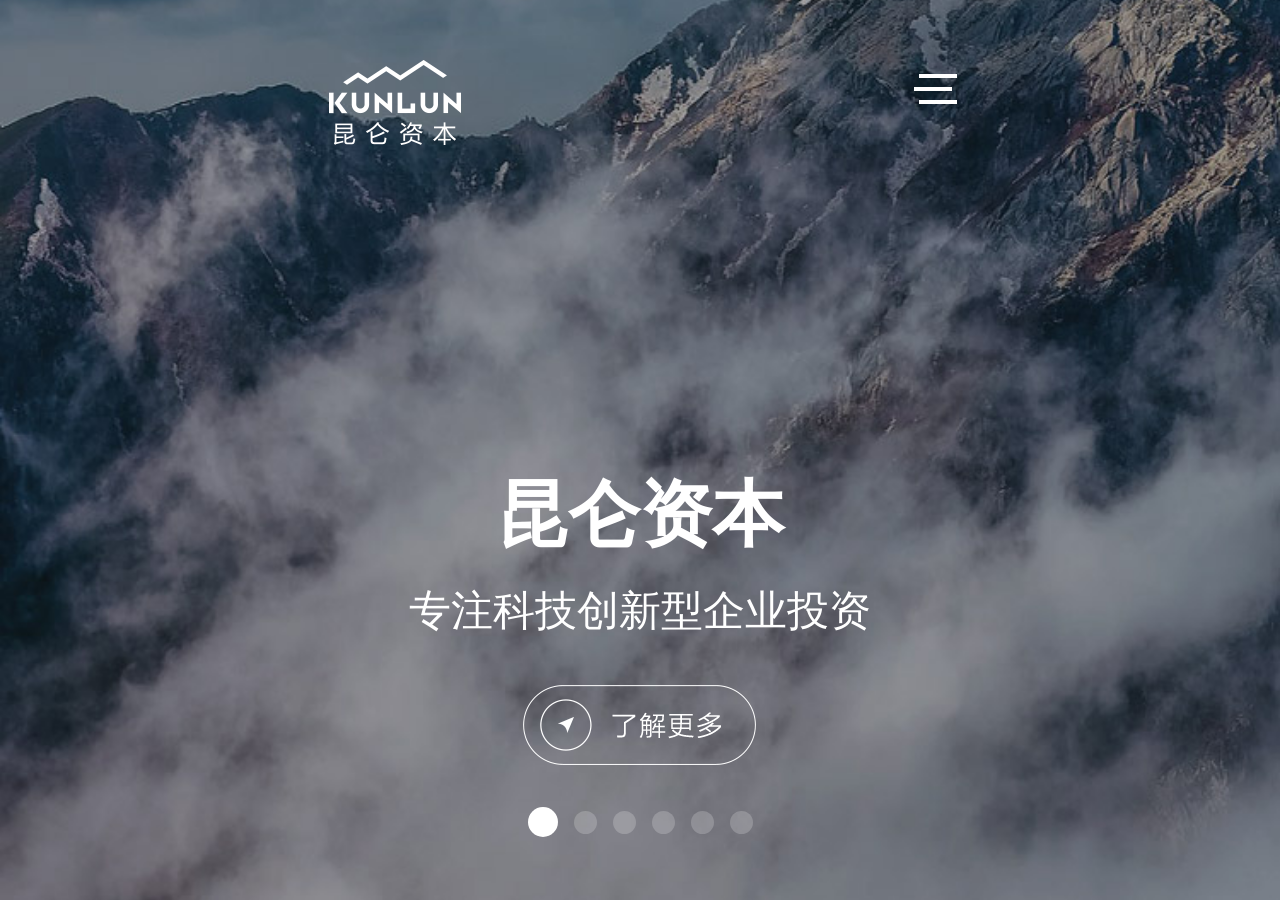
==== commit 08b84dbc: "2" ====
--- a/index.html
+++ b/index.html
@@ -68,7 +68,7 @@
     <div class="bg">
         <div class="swiper-container home-swiper" >
             <div class="swiper-wrapper">
-                <div id="swiper1" class="swiper-slide" style="background-image:url(images/banner1.jpg)">
+                <div id="swiper1" class="swiper-slide" style="background-image:url(images/banner1.jpg);background-size: cover;">
                     <!-- <video x5-video-player-type="h5-page" x5-playsinline="true" webkit-playsinline playsinline muted autoplay loop class="bgvideo video" poster="images/banner1.jpg">
                      <source src="media/banner1.mp4" type="video/mp4">
                     </video> -->
@@ -82,7 +82,7 @@
                         </div>
                     </div>
                 </div>
-                <div id="swiper2" class="swiper-slide" style="background-image:url(images/banner2.jpg)">
+                <div id="swiper2" class="swiper-slide" style="background-image:url(images/banner2.jpg);background-size: cover;">
                     <div class="content">
                         <div class="container">
                             <div class="hero">
@@ -93,7 +93,7 @@
                         </div>
                     </div>
                 </div>
-                <div id="swiper3" class="swiper-slide" style="background-image:url(images/banner3.jpg)">
+                <div id="swiper3" class="swiper-slide" style="background-image:url(images/banner3.jpg);background-size: cover;">
                     <div class="content" style="margin-top: 10px;">
                         <div class="container">
                             <div class="hero">
@@ -104,7 +104,7 @@
                         </div>
                     </div>
                 </div>
-                <div id="swiper4" class="swiper-slide" style="background-image:url(images/banner4.jpg)">
+                <div id="swiper4" class="swiper-slide" style="background-image:url(images/banner4.jpg);background-size: cover;">
                     <div class="content">
                         <div class="container">
                             <div class="hero">
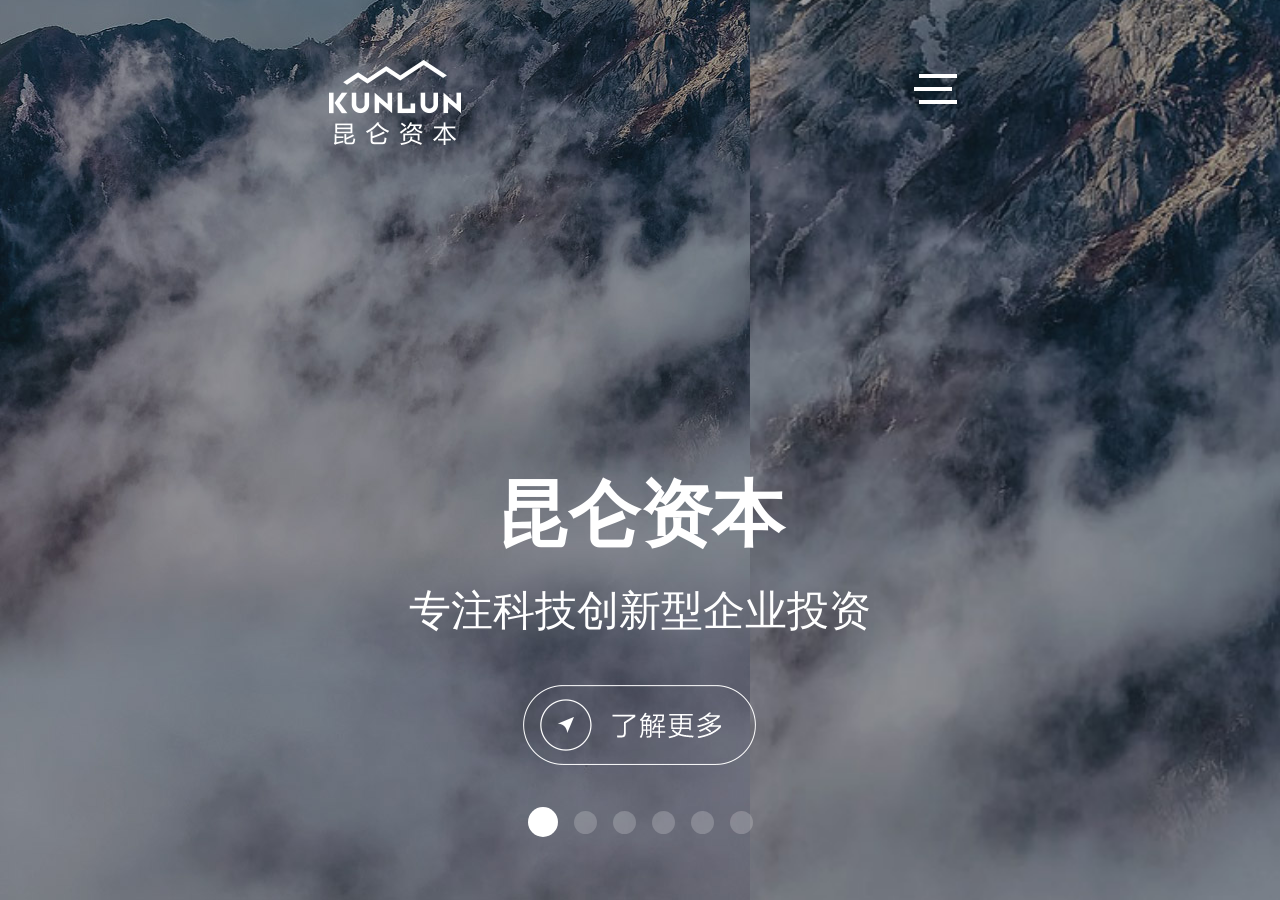
==== commit 18a2f97e: "2" ====
--- a/index.html
+++ b/index.html
@@ -69,9 +69,9 @@
         <div class="swiper-container home-swiper" >
             <div class="swiper-wrapper">
                 <div id="swiper1" class="swiper-slide" style="background-image:url(images/banner1.jpg);background-size: cover;">
-                    <!-- <video x5-video-player-type="h5-page" x5-playsinline="true" webkit-playsinline playsinline muted autoplay loop class="bgvideo video" poster="images/banner1.jpg">
+                   <video x5-video-player-type="h5-page" x5-playsinline="true" webkit-playsinline playsinline muted autoplay loop class="bgvideo video" poster="images/banner1.jpg">
                      <source src="media/banner1.mp4" type="video/mp4">
-                    </video> -->
+                    </video>
                     <div class="content">
                         <div class="container">
                             <div class="hero">
@@ -115,7 +115,7 @@
                         </div>
                     </div>
                 </div>
-                <div id="swiper5" class="swiper-slide" style="background-image:url(images/banner5.jpg)">
+                <div id="swiper5" class="swiper-slide" style="background-image:url(images/banner5.jpg);background-size: cover;">
                     <div class="content">
                         <div class="container">
                             <div class="hero">
@@ -126,7 +126,7 @@
                         </div>
                     </div>
                 </div>
-                <div id="swiper6" class="swiper-slide" style="background-image:url(images/banner6.jpg)">
+                <div id="swiper6" class="swiper-slide" style="background-image:url(images/banner6.jpg);background-size: cover;">
                     <div class="content">
                         <div class="container">
                             <div class="hero">
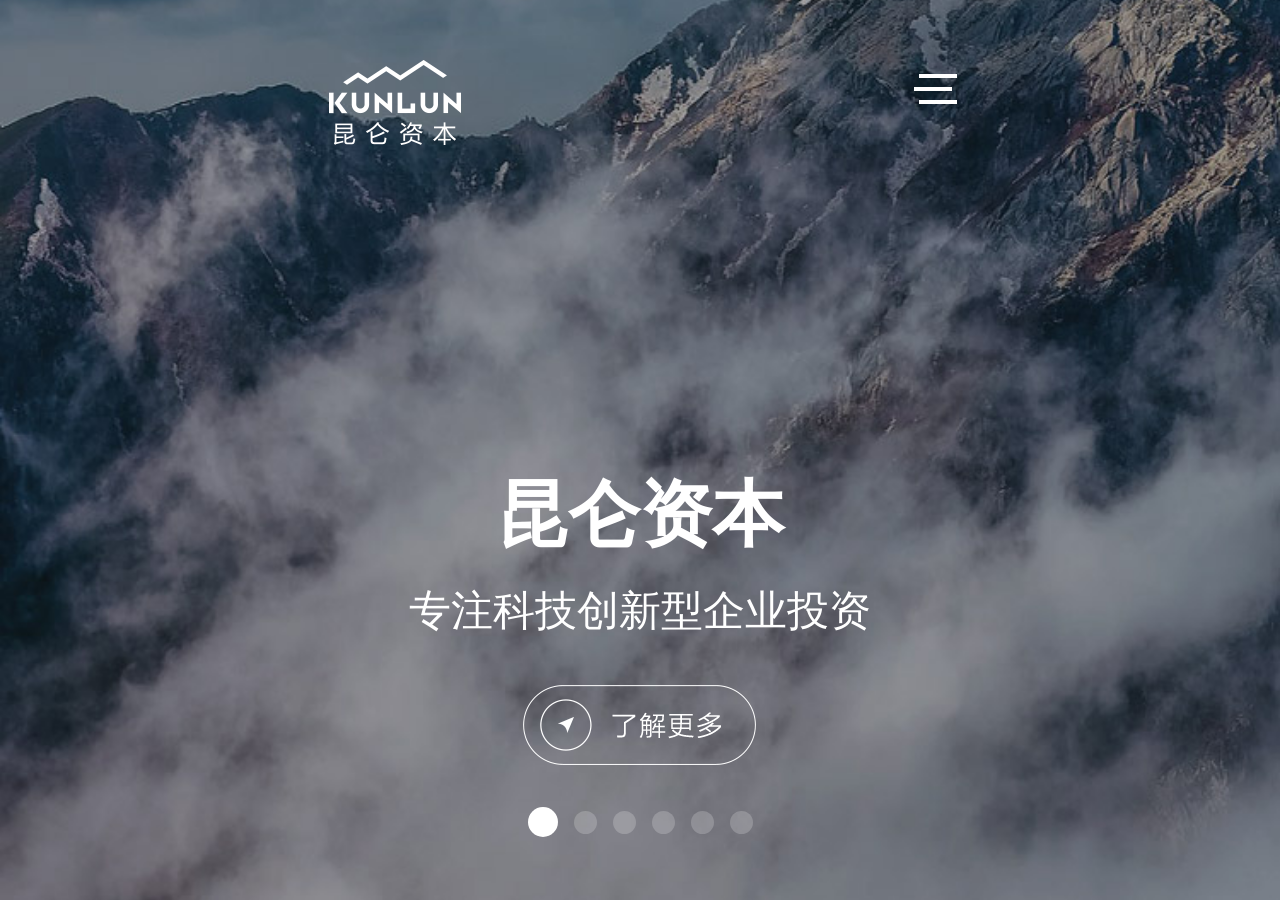
==== commit 64943b39: "2" ====
--- a/index.html
+++ b/index.html
@@ -69,9 +69,9 @@
         <div class="swiper-container home-swiper" >
             <div class="swiper-wrapper">
                 <div id="swiper1" class="swiper-slide" style="background-image:url(images/banner1.jpg);background-size: cover;">
-                   <video x5-video-player-type="h5-page" x5-playsinline="true" webkit-playsinline playsinline muted autoplay loop class="bgvideo video" poster="images/banner1.jpg">
+                   <!-- <video x5-video-player-type="h5-page" x5-playsinline="true" webkit-playsinline playsinline muted autoplay loop class="bgvideo video" poster="images/banner1.jpg">
                      <source src="media/banner1.mp4" type="video/mp4">
-                    </video>
+                    </video> -->
                     <div class="content">
                         <div class="container">
                             <div class="hero">
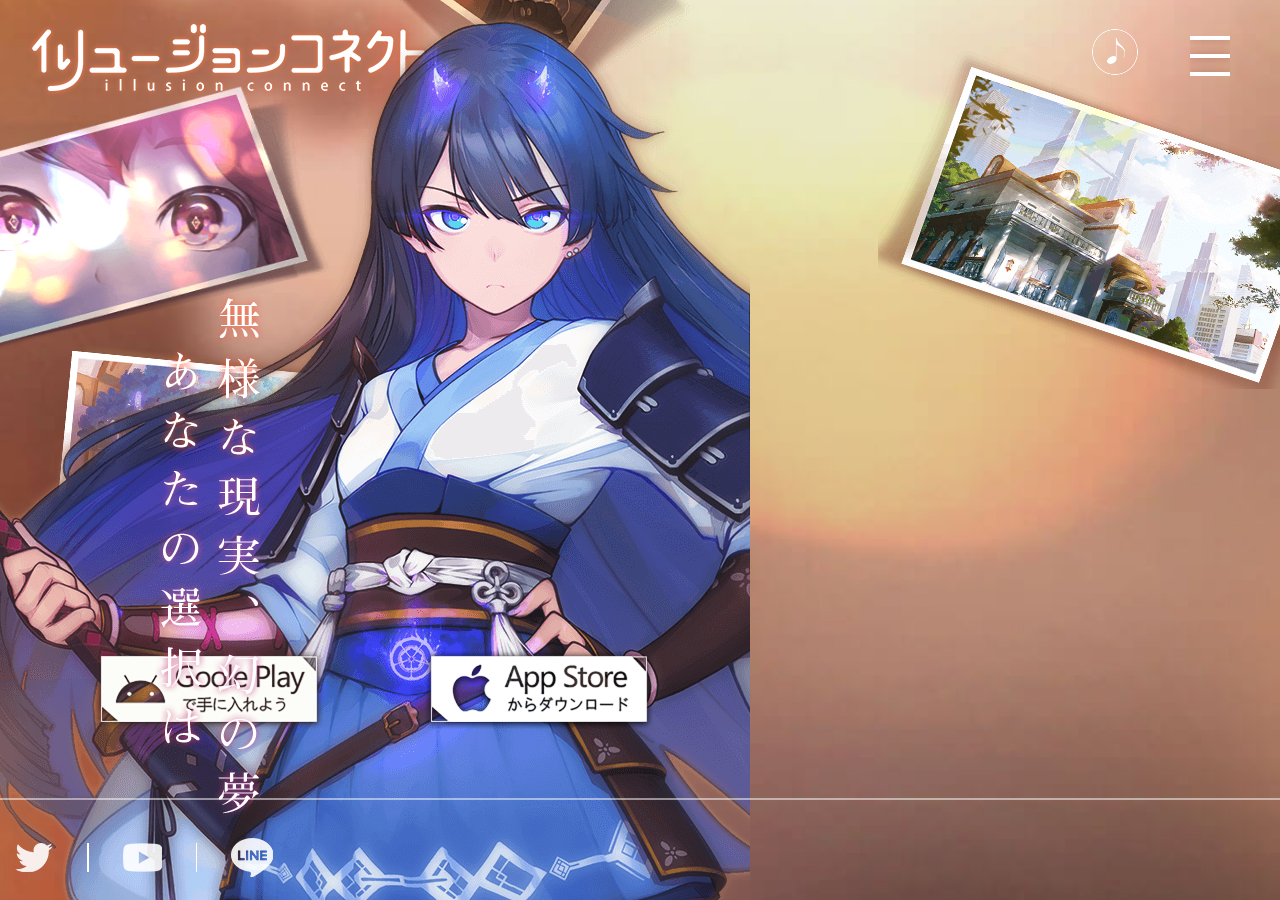
==== commit 85b66d6a: "2" ====
--- a/index.html
+++ b/index.html
@@ -1,150 +1,370 @@
-﻿<!DOCTYPE html>
+<!DOCTYPE html>
 <html>
 <head>
-    <meta charset="utf-8">
-    <title>首页</title>
-    <meta name="keywords" content="">
-    <meta name="description" content="">
-    <meta content="yes" name="apple-mobile-web-app-capable" />
-    <meta content="black" name="apple-mobile-web-app-status-bar-style" />
-    <meta content="telephone=no" name="format-detection" />
-    <meta content="email=no" name="format-detection" />
-    <!--maincss-->
-    <link rel="stylesheet" href="css/swiper.min.css" type="text/css" media="screen">
-    <link rel="stylesheet" href="css/animate.css"    type="text/css" media="screen">
-    <link rel="stylesheet" href="css/index.css" type="text/css" media="screen" />
-    <link rel="stylesheet" href="css/common.css" type="text/css" media="screen" />
-     <!--mainjs-->
-    <script type="text/javascript" src="js/jquery-1.8.2.min.js"></script>
-    <script type="text/javascript" src="js/swiper.animate1.0.3.min.js"></script>
-    <script type="text/javascript" src="js/swiper.min.js"></script>
-
-    <script>
-        var phoneWidth =  parseInt(window.screen.width);
-		var phoneScale = phoneWidth/750;
-		var ua = navigator.userAgent;
-		if (/Android (\d+\.\d+)/.test(ua)){
-			var version = parseFloat(RegExp.$1);
-			if(version>2.3){
-				document.write('<meta name="viewport" content="width=750, minimum-scale = '+phoneScale+', maximum-scale = '+phoneScale+', target-densitydpi=device-dpi">');
-			}else{
-				document.write('<meta name="viewport" content="width=750, target-densitydpi=device-dpi">');
-			}
-		} else {
-			document.write('<meta name="viewport" content="width=750, user-scalable=no, target-densitydpi=device-dpi">');
-		}
-
-    </script>
+  <meta charset="utf-8">
+  <meta content="width=device-width, initial-scale=1.0, maximum-scale=1.0, user-scalable=0" name="viewport">
+  <link href="css/swiper.min.css" rel="stylesheet">
+  <link href="css/animate.css" rel="stylesheet">
+  <link href="css/style.css" rel="stylesheet">
+  <link href="css/css.css" rel="stylesheet">
+  <title>Index</title>
+  <meta name="keywords" content="" />
+  <meta name="description" content="" />
 </head>
 <body>
-  <!--菜单弹窗--> 
-  <div class="nav_box">
-    <div class="nav_box_main">
-        <div class="nav_top">
-            <div class="closed"><img src="images/nav_close.png"></div>
+<div class="swiper-container swiper-fullscreen">
+    <div class="swiper-wrapper">
+      <!--首屏-->
+      <div class="swiper-slide slide1"  data-hash="index_slide1">
+        <!--首屏幕背景切换-->
+        <div class="swiper-container swiper-fullbg">
+            <div class="swiper-wrapper">
+              <div class="swiper-slide"><img src="images/bg_01_01.jpg" alt=""></div>
+              <div class="swiper-slide"><img src="images/bg_01_02.jpg" alt=""></div>
+            </div>
+        </div>
+        
+      <div class="swiper-container swiper-fullbg1">
+            <div class="swiper-wrapper">
+              <div class="swiper-slide"><img src="images/xiaoye_01.png" alt=""></div>
+              <div class="swiper-slide"><img src="images/suoluomen_01.png" alt=""></div>
+            </div>
+        </div>
+         
+        <!--星星漂浮-->
+        <div class="container">
+            <div class="circle-container"><div class="circle"></div></div><div class="circle-container"><div class="circle"></div></div>
+            <div class="circle-container"><div class="circle"></div></div><div class="circle-container"><div class="circle"></div></div>
+            <div class="circle-container"><div class="circle"></div></div><div class="circle-container"><div class="circle"></div></div>
+            <div class="circle-container"><div class="circle"></div></div><div class="circle-container"><div class="circle"></div></div>
+            <div class="circle-container"><div class="circle"></div></div><div class="circle-container"><div class="circle"></div></div>
+            <div class="circle-container"><div class="circle"></div></div><div class="circle-container"><div class="circle"></div></div>
+            <div class="circle-container"><div class="circle"></div></div><div class="circle-container"><div class="circle"></div></div>
+            <div class="circle-container"><div class="circle"></div></div><div class="circle-container"><div class="circle"></div></div>
+            <div class="circle-container"><div class="circle"></div></div><div class="circle-container"><div class="circle"></div></div>
+            <div class="circle-container"><div class="circle"></div></div><div class="circle-container"><div class="circle"></div></div>
+            <div class="circle-container"><div class="circle"></div></div><div class="circle-container"><div class="circle"></div></div>
+            <div class="circle-container"><div class="circle"></div></div><div class="circle-container"><div class="circle"></div></div>
+            <div class="circle-container"><div class="circle"></div></div><div class="circle-container"><div class="circle"></div></div>
+            <div class="circle-container"><div class="circle"></div></div><div class="circle-container"><div class="circle"></div></div>
+            <div class="circle-container"><div class="circle"></div></div><div class="circle-container"><div class="circle"></div></div>
+            <div class="circle-container"><div class="circle"></div></div><div class="circle-container"><div class="circle"></div></div>
+            <div class="circle-container"><div class="circle"></div></div><div class="circle-container"><div class="circle"></div></div>
+            <div class="circle-container"><div class="circle"></div></div><div class="circle-container"><div class="circle"></div></div>	 
+        </div>
+        <div class="border_bottom" style="bottom:1rem;z-index:1111;"></div>
+        <div class="logo"><img src="images/logo.png" alt=""></div>
+       <!--<div class="people_tro" ></div>-->
+        <div class="pink_text"><img src="images/top_title.png"></div>
+        <div class="img img1"></div>
+        <div class="img img2"></div>
+        <div class="img img3"></div>
+        <div class="img img4"></div>
+        <div class="download">
+          <a href="#" class="android" target="_blank">google play</a>
+          <a href="#" class="ios"  target="_blank">apple store</a>
         </div> 
-        <div class="nav_btn">
-            <div class="nav_link">
-                <div class="link01 active"><a href="index.html">首页</a></div>
-                <div class="link02"><a href="about.html">关于我们</a></div>
-                <div class="link03"><a href="beitou.html">被投企业</a></div>
-                <div class="link04"><a href="list.html">新闻动态</a></div>
-                <div class="link05"><a href="contact.html">联系我们</a></div>
+        <a href="#" class="login_a">login</a> 
+      </div>
+      <!--最新情報-->
+      <div class="swiper-slide slide2" >
+         <!--第二屏幕背景切换-->
+      	<div class="swiper-container swiper-fullbg">
+          <div class="swiper-wrapper">
+            <div class="swiper-slide"><img src="images/bg_01_01.jpg" alt=""></div>
+            <div class="swiper-slide"><img src="images/bg_01_02.jpg" alt=""></div>
+          </div>
+        </div>
+      	<div class="border_top" style="top:1rem;" ></div>
+        <div class="news_box">
+          <div class="border_left ani" swiper-animate-effect="fadeInDown" swiper-animate-duration="0.5s" swiper-animate-delay="0.3s" style="width:0.01rem;"></div>
+          <div class="title">最新情報</div>
+          <div class="content">
+            <div class="img">
+            	<a href="news_info.html"><img src="images/img5.jpg" alt="">
+                <div class="abs">
+                  <h2 class="ellipsis">を手に入れた者たち</h2>
+                  <p>2020.06/08</p>
+                </div>
+              </a>
+               <p>
+              この世界には我々が知っている現実の他に、 「イリュージョン」 という世界が存在する。<br>
+              それは物理法則にとらわれない、夢の様な美しく儚い、複雑で危険な世界。<br>
+              そこは人間の他に、もう一つ恐ろしいものが密かに生きている。</p>
+              <P style="padding-top:0.14rem;">やつらは人を破滅へと追いやるために生まれ、現実世界を壊すために生きて行く「ナイトメア」<br>
+              ナイトメアに対抗すべく、「アルカナ」という特殊なクリスタルと結ばれ、力を手に入れた者たち<br>
+				  ——人類唯一の希望、その名は「コネクター」。</P>
+            	
+            	 <P style="padding-top:0.14rem;">現実を守るためコネクターはナイトメアと戦い続けている、</p>
             </div>
-        </div>
-        
-    </div>
-  </div>
-    <!--头部-->
-    <div class="common_header">
-        <div class="common_top">
-            <div class="common_logo"><a href="index.html"><img src="images/top_logo.png"></a></div>
-            <div class="common_nav_main">
-                <div class="menu" id="menu"><div class="zhong"><i></i><i></i><i></i><i></i> <i></i><i></i></div></div>
+            <div class="border_bottom"  style="bottom:0rem;left:-2rem;width:10rem"></div>
+        </div>
+        <div class="bottom">          
+          <a href="news.html" class="info">detail</a>
+        </div>
+        <div class="border_right ani" swiper-animate-effect="fadeInUp" swiper-animate-duration="0.5s" swiper-animate-delay="0.3s" style="width:0.01rem;"></div></div>
+      </div>
+      <!--world-->
+      <div class="swiper-slide slide3" >
+         <!--第三屏幕背景切换-->
+       	<div class="swiper-container swiper-fullbg">
+          <div class="swiper-wrapper">
+            <div class="swiper-slide"><img src="images/bg_01_01.jpg" alt=""></div>
+            <div class="swiper-slide"><img src="images/bg_01_02.jpg" alt=""></div>
+          </div>
+        </div>
+        <div class="s3_info_box">
+          <div class="border_left ani" swiper-animate-effect="fadeInDown" swiper-animate-duration="0.5s" swiper-animate-delay="0.3s" style="width:0.01rem;"></div>
+          <div class="title">イリュージョン</div>
+          <div class="content">
+          	<div class="point plt"></div>
+            <div class="point plb"></div>
+            <div class="point prt"></div>
+            <div class="point prb"></div>
+  		    	<div class="border_top" ></div>
+            <p>
+              この世界には我々が知っている現実の他に、 「イリュージョン」 という世界が存在する。<br>
+              それは物理法則にとらわれない、夢の様な美しく儚い、複雑で危険な世界。<br>
+              そこは人間の他に、もう一つ恐ろしいものが密かに生きている。</p>
+             <p style="padding-top:0.14rem;"> やつらは人を破滅へと追いやるために生まれ、現実世界を壊すために生きて行く「ナイトメア」<br>
+              ナイトメアに対抗すべく、「アルカナ」という特殊なクリスタルと結ばれ、力を手に入れた者たち<br>
+              ——人類唯一の希望、その名は「コネクター」。</p>
+              <p style="padding-top:0.14rem;">現実を守るためコネクターはナイトメアと戦い続けている、<br>
+				  世界が始まったその時から、ずっと。</p>
+            
+            <div class="border_bottom" ></div>
+          </div>
+			    <div class="text_c"> <img src="images/text_title.png" alt=""></div>
+          <div class="tab_list line_follow">
+            <a href="world.html?type=1" class="line_item"><img src="images/icon1.png" alt=""></a>
+            <a href="world.html?type=2" class="line_item"><img src="images/icon2.png" alt=""></a>
+            <a href="world.html?type=3" class="line_item"><img src="images/icon3.png" alt=""></a>
+        </div>
+        <div class="tab_list line_follow">
+            <a href="world.html?type=4" class="line_item"><img src="images/icon4.png" alt=""></a>
+            <a href="world.html?type=5" class="line_item"><img src="images/icon5.png" alt=""></a>
+            <a href="world.html?type=6" class="line_item"><img src="images/icon6.png" alt=""></a>
+        </div>
+          <div class="bottom ">
+            <a href="news_info.html" class="info">detail</a>
+          </div>
+          <div class="border_right ani" swiper-animate-effect="fadeInUp" swiper-animate-duration="0.5s" swiper-animate-delay="0.3s" style="width:0.01rem;"></div>
+        </div>
+      </div>
+      <!--第四屏幕-->
+      <div class="swiper-slide slide4">
+        <!--第四屏幕背景切换-->
+        <div class="swiper-container swiper-fullbg">
+          <div class="swiper-wrapper">
+           <div class="swiper-slide"><img src="images/bg_01_01.jpg" alt=""></div>
+            <div class="swiper-slide"><img src="images/bg_01_02.jpg" alt=""></div>
+          </div>
+        </div>
+        <div class="img_box">
+					 <div class="title"></div>
+					 <div class="border_left ani" swiper-animate-effect="fadeInDown" swiper-animate-duration="0.5s" swiper-animate-delay="0.3s" style="width:0.01rem;"></div>
+					 <div class="content">
+                <div class="border_top"></div>
+                <div class="itema">
+                  <a href="system.html">
+                  <div class="img">
+                    <img src="images/image_03.png" alt="">
+                  </div>
+                  </a>
+                </div>
+					</div>
+					<div class="content">
+							<div class="border_top" ></div>
+							<div class="itema">
+							  <a href="special.html">
+								<div class="img">
+								  <img src="images/image_06.png" alt="">
+								</div>
+							  </a>
+					   </div>
+			    </div>
+					<div class="content">
+							<div class="border_top" ></div>
+							<div class="itema">
+							  <a href="https://www.baidu.com">
+								<div class="img">
+								  <img src="images/image_08.jpg" alt="">
+								</div>
+							  </a>
+							</div>
+							<div class="border_bottom" ></div>
+					</div>
+					<div class="border_right ani" swiper-animate-effect="fadeInUp" swiper-animate-duration="0.5s" swiper-animate-delay="0.3s" style="width:0.01rem;"></div>
+        </div>
+      </div>
+      <!--底部信息-->
+      <div class="swiper-slide slide5"  style="line-height:2.8rem;">
+        	<div class="bottom_bg">
+							<div class="main_bottom">
+								<div class="bottom_top">
+									<img src="images/icon.png" class="icon">
+									<div class="text1">
+										<p>タイトル　イリュージョンコネクト</p>
+										<p>ジャンル　夢と現実を繋ぐタクティカルRP</p>
+										<p>価　　格　基本プレイ無料</p>
+										<p>対応端末　Android/iOS</p>
+									</div>
+								</div>
+								<div class="text2">
+									<p><a href="policy.html">プライバシーポリシー</a></p>
+									<p class="kefu_icon hand">お問い合わせ</p>
+									<p><a href="http://efun.com/jp" target="_blank">運営会社</a></p>
+								</div>
+								<div class="copy">©Efun Company Limited</div>
+							</div>
+    			</div>
+      </div>
+    </div>
+    <!--最顶部三个线-->
+    <div class="fixed_right">
+          <div class="nav active">
+            <div class="menu" id="menu"><i></i><i></i><i></i><i></i> <i></i><i></i></div>
+          </div>
+    </div>
+    <div class="music"><img src="images/music.png" id="bgm_icon"></div>
+     <!--弹出的菜单栏-->
+    <div class="pre_box">        
+      <div class="pre_btn">
+        <div class="link01"><a href="javascript: void(0)">TOP</a></div>
+        <div class="link02"><a href="javascript: void(0)">NEWS</a></div>
+        <div class="link03"><a href="javascript: void(0)">WORLD</a></div>
+        <div><a href="system.html"> SYSTEM </a></div>
+        <div><a href="special.html"> SPECIAL </a></div>
+        <div class="closed"><img src="images/close.png"></div>
+      </div>
+    </div>
+     <!--youtube三个小图标-->
+    <div class="fixed_bottom  valign">
+        <img src="images/twitter.png" id="twitter_icon" class="twitter">
+        <div class="line"></div> <a href="#" target="_blank"><img src="images/youtube.png" alt="" class="youtbe"></a>
+        <div class="line"></div> <a href="#" target="_blank"><img src="images/line.png" alt="" class="line1"></a>
+    </div>
+   <!--弹出客服栏-->
+    <div class="kefu_box">
+        <div class="title bb valign-between">
+            <p></p>
+            <div class="closed"><img src="images/close.png" alt=""></div>
+        </div>
+        <div class="note">
+            <p>お問い合わせする内容をご記入の上、<br>下記のメールアドレスまでご連絡ください。</p>
+            <p class="pb">サポート：<a href="mailto:illusion@efunjp.com" target="_blank">illusion@efunjp.com</a></p>
+        </div>
+    </div>
+      <!--弹出twitter栏-->
+    <div class="twitter_box">
+        <div class="title valign-between">
+            <p></p>
+            <div class="closed"><img src="images/close.png" alt=""></div>
+        </div>
+        <div>
+            <div class="title">Twitter <span>@iryu_cone</span></div>
+            <iframe src="https://twitter.com/iryu_cone" style="border: medium none; overflow: hidden; width:100%; height:100%;" allowtransparency="true" frameborder="0" ></iframe>
             </div>
-        </div>
-    </div>
-<div class="banner">
-    <div class="bg">
-        <div class="swiper-container home-swiper" >
-            <div class="swiper-wrapper">
-                <div id="swiper1" class="swiper-slide" style="background-image:url(images/banner1.jpg);background-size: cover;">
-                   <!-- <video x5-video-player-type="h5-page" x5-playsinline="true" webkit-playsinline playsinline muted autoplay loop class="bgvideo video" poster="images/banner1.jpg">
-                     <source src="media/banner1.mp4" type="video/mp4">
-                    </video> -->
-                    <div class="content">
-                        <div class="container">
-                            <div class="hero">
-                                <div class="title">昆仑资本</div>
-                                <div class="info">专注科技创新型企业投资   </div>
-                                <div class="links"><img src="images/more_03.png"></div>
-                            </div>
-                        </div>
-                    </div>
-                </div>
-                <div id="swiper2" class="swiper-slide" style="background-image:url(images/banner2.jpg);background-size: cover;">
-                    <div class="content">
-                        <div class="container">
-                            <div class="hero">
-                                <div class="title_logo"><img src="images/logo_dada_02.png"></div>
-                                <div class="info_fz50">本地即时零售和配送平台<br/><span>2022年6月5日,纳斯达克挂牌上市</span></div>
-                                <div class="links"><img src="images/more_03.png"></div>
-                            </div>
-                        </div>
-                    </div>
-                </div>
-                <div id="swiper3" class="swiper-slide" style="background-image:url(images/banner3.jpg);background-size: cover;">
-                    <div class="content" style="margin-top: 10px;">
-                        <div class="container">
-                            <div class="hero">
-                                <div class="title_logo"><img src="images/logo_yk_03.png"></div>
-                                <div class="info_fz50">中国领先的互动娱乐平台<br/><span>2018年7月12日，港交所挂牌上市</span></div>
-                                <div class="links"><img src="images/more_03.png"></div>
-                            </div>
-                        </div>
-                    </div>
-                </div>
-                <div id="swiper4" class="swiper-slide" style="background-image:url(images/banner4.jpg);background-size: cover;">
-                    <div class="content">
-                        <div class="container">
-                            <div class="hero">
-                                <div class="title_logo"><img src="images/logo_dream_04.png"></div>
-                                <div class="info_fz50">创新科技公司</div>
-                                <div class="links"><img src="images/more_03.png"></div>
-                            </div>
-                        </div>
-                    </div>
-                </div>
-                <div id="swiper5" class="swiper-slide" style="background-image:url(images/banner5.jpg);background-size: cover;">
-                    <div class="content">
-                        <div class="container">
-                            <div class="hero">
-                                <div class="title_logo"><img src="images/logo_ibm_05.png"></div>
-                                <div class="info_fz50">IAM身份管理行业领先企业</div>
-                                <div class="links"><img src="images/more_03.png"></div>
-                            </div>
-                        </div>
-                    </div>
-                </div>
-                <div id="swiper6" class="swiper-slide" style="background-image:url(images/banner6.jpg);background-size: cover;">
-                    <div class="content">
-                        <div class="container">
-                            <div class="hero">
-                                <div class="title_logo"><img src="images/logo_boya_06.png"></div>
-                                <div class="info_fz33">基因组编辑技术转化和创新疗法开发引领者</div>
-                                <div class="links"><img src="images/more_03.png"></div>
-                            </div>
-                        </div>
-                    </div>
-                </div>
-            </div>
-        <div class="swiper-pagination"></div>
-        </div>
-    </div>
+        <div class="valign-between">
+			<p></p><a href="https://twitter.com/iryu_cone" target="_blank"><button class="follow" id='twitter_btn'>follow</button></a>
+        </div>
+    </div>    
 </div>
-    <script type='text/javascript' src='js/script.js' id='script-js'></script>
-    <script type='text/javascript'  src="js/qiehuan.js"></script>
+
+<script src="js/jquery-3.4.1.min.js"></script>
+<script src="js/swiper.min.js"></script>
+<script src="js/swiper.animate1.0.3.min.js"></script>
+<script src="js/common.js"></script>
+<script>
+  var Mainswiper = new Swiper('.swiper-fullscreen', {
+     slidesPerView : 'auto',
+     hashNavigation: true,
+     direction: 'vertical',
+     mousewheel: true,
+	on:{
+      init: function(){
+        swiperAnimateCache(this); //隐藏动画元素 
+        swiperAnimate(this); //初始化完成开始动画
+      }, 
+      slideChangeTransitionEnd: function(){ 
+        swiperAnimate(this); //每个slide切换结束时也运行当前slide动画
+        //this.slides.eq(this.activeIndex).find('.ani').removeClass('ani'); 动画只展现一次，去除ani类名
+      } 
+    }
+ 
+    }); 
+	
+
+/*  $(function () {
+        var imgArr = [
+            "images/xiaoye_01.png",
+            "images/suoluomen_01.png",
+    
+      
+        ];
+        $(".people_tro").css({"background-image": "url("+imgArr[0]+")","background-repeat":"no-repeat","background-position":"center center","background-size":"cover"});
+        var i = 0;
+        setInterval(function () {
+            i++;
+            if (i > imgArr.length - 1) {
+                i = 0
+            }
+            $(".people_tro").css({"background-image": "url("+imgArr[i]+")","background-repeat":"no-repeat","background-position":"center center","background-size":"cover"});
+        }, 4500);
+    })	*/
+	    //每屏的轮播
+   var pepole = new Swiper('.slide1 .swiper-fullbg1', {
+       effect : 'fade',
+  fadeEffect: {
+    crossFade: true,
+  },
+      loop: true,
+      autoplay: {
+        delay: 5000,
+      }
+    });
+    var slide1 = new Swiper('.slide1 .swiper-fullbg', {
+      effect: 'fade',
+      loop: true,
+      autoplay: {
+        delay: 5000,
+      }
+    });
+	
+    var slide2 = new Swiper('.slide2 .swiper-fullbg', {
+      effect: 'fade',
+      loop: true,
+      autoplay: {
+        delay: 5000,
+      }
+    });
+    var slide3 = new Swiper('.slide3 .swiper-fullbg', {
+      effect: 'fade',
+      loop: true,
+      autoplay: {
+        delay: 5000,
+      }
+    });
+    var slide4 = new Swiper('.slide4 .swiper-fullbg', {
+      effect: 'fade',
+      loop: true,
+      autoplay: {
+        delay: 5000,
+      }
+    });
+
+// var mySwiper4 = new Swiper('#swiper-container4',{
+//   slidesPerView : 'auto',
+//   direction : 'vertical',
+//   mousewheelControl : true,
+//   onTransitionEnd: function(swiper){
+// 	  if(swiper.progress==1){
+// 		  swiper.activeIndex=swiper.slides.length-1
+// 	  }
+//   }
+// })
+	  
+  </script>
 </body>
-</html>
 
-
+</html>
--- a/css/style.css
+++ b/css/style.css
@@ -0,0 +1,367 @@
+/* 通用*/
+*{margin:0;padding:0;box-sizing: border-box;}
+*{word-wrap: break-word;-webkit-hyphens: auto;-moz-hyphens: auto;-ms-hyphens: auto; hyphens: auto;}/*英文过长换行并添加连接符*/
+/*html {-webkit-text-size-adjust: 100%;-ms-text-size-adjust: 100%; text-size-adjust: 100%;font-size:80px;}*/
+ /*避免字体大小被重置*/
+a{text-decoration: none;outline:none;}
+a:hover,a:active,a:focus{ background:none;text-decoration: none;}
+p,dt,ul,dl{margin:0; list-style:none;} 
+label{ font-weight:normal}
+table{border-collapse:collapse;border-spacing:0;table-layout:fixed; }
+img{border:0;vertical-align: middle;display: block;}
+input,button{outline: none;-webkit-appearance: none;appearance: none;cursor: pointer;}
+input,textarea,select{outline: none;border:0;background-color:transparent;resize: none;}
+input[type=number]::-webkit-inner-spin-button,
+input[type=number]::-webkit-outer-spin-button{-webkit-appearance: none; appearance: none; margin: 0;}
+input[type="checkbox"],input[type="radio"]{width: 0.13rem;height: 0.13rem;line-height: 0.13rem;margin-right: 0.02rem; vertical-align:-0.02rem;}
+html,body{ -webkit-tap-highlight-color: transparent;width:100%;height:100%;}/*去除apple设备点击底色*/
+*{font-family: "Helvetica Neue", Helvetica, Arial, 'Microsoft YaHei';/*transition: all 0.3s;*/}
+body{ color:#333; line-height:1.6;margin:0 auto;}
+a{color:#333; }
+a:hover,a:active,a:focus{color:#333; }
+/*清除浮动*/
+.clearfix:before,.clearfix:after{content: " ";display: table;}
+.clearfix:after{clear: both;}
+/*常用*/
+.relative{position: relative;}
+.ellipsis{overflow: hidden;text-overflow: ellipsis;white-space: nowrap;} /*一行超出省略*/
+.towLine{display: -webkit-box;-webkit-box-orient: vertical;-webkit-line-clamp:2;overflow: hidden;}/*超出两行省略*/
+.touchscroll{-webkit-overflow-scrolling: touch;} /*弹性滚动*/
+.preLine{ white-space: pre-line;} /*换行符换行*/
+.hand{cursor: pointer;}
+.valign{display: flex;align-items: center;}
+.valign-top{display: flex;align-items: flex-start;}
+.valign-center{display: flex;align-items: center;justify-content: center;}
+.valign-between{display: flex;align-items: center;justify-content: space-between;}
+.column{flex-direction: column;}
+.bl:before,.br:before,.bt:before,.bb:before,.border_left,.border_right,.border_top,.border_bottom{position: absolute;content:"";display: block;background: #fff;}
+.bl:before,.border_left{width: 0.02rem;height:100%;left:0;top:0;transform: scaleX(0.5);}
+.br:before,.border_right{width: 0.02rem;height:100%;right:0;top:0;transform: scaleX(0.5);}
+.bt:before,.border_top{width:100%;height: 0.02rem;left:0rem;top:0rem;transform: scaleY(0.5);}
+.bb:before,.border_bottom{width:100%;height: 0.02rem;left:0rem;bottom:0rem;transform: scaleY(0.5);}
+.swiper-button-next, .swiper-button-prev{width: 0.52rem;height: 0.52rem;background: no-repeat center center;background-size: contain;}
+.swiper-button-prev{background-image: url(../images/left.png);}
+.swiper-button-next{background-image: url(../images/right.png);}
+.swiper-button-next:after, .swiper-button-prev:after{display: none;}
+.point{width: 0.04rem; height: 0.04rem; background:rgba(255,255,255,0.73);position: absolute;}
+.plt{left:-0.02rem;top:-0.02rem;}
+.prt{top:-0.02rem;right:-0.02rem;}
+.plb{left:-0.02rem;bottom:-0.02rem;}
+.prb{right:-0.02rem;bottom:-0.02rem;}
+.closed img{cursor: pointer;}
+.closed img{width:0.4rem; height: 0.4rem;}
+.closed img:hover{transform:rotate(90deg);}
+a.info{font-size:0;width: 2.17rem;height: 0.66rem;display:block;background:url(../images/detail.png) no-repeat center center;background-size: contain;}
+a.info:hover{background-image:url(../images/detail_h.png);}
+a.back{font-size:0;width: 2.25rem;height: 0.74rem;display:block;background:url(../images/back.png) no-repeat center center;background-size: contain;}
+a.back:hover{background-image:url(../images/back_h.png);}
+/*首页*/
+.swiper-fullscreen{width: 100%;height: 100%;overflow:hidden; background-position: center top;background-repeat: no-repeat;
+-webkit-background-size: cover;-moz-background-size: cover;-o-background-size: cover; background-size: cover;position:relative;}
+.swiper-fullscreen >.swiper-wrapper>.swiper-slide{ overflow:hidden; background-position: center top;background-repeat: no-repeat;
+-webkit-background-size: cover;-moz-background-size: cover;-o-background-size: cover; background-size: cover;position:relative;}
+.swiper-fullbg{width:100%;height:100%;z-index:-333;}
+.swiper-fullbg img{width:100%;height:100%;object-fit: cover;}
+.slide1 .swiper-fullbg img{width:100%;height:100%;object-fit: cover; float: right;}
+
+
+
+
+
+.swiper-fullbg1{width:7.5rem;height:100%;position: absolute;left: 0rem; top: 0rem; z-index: 10;}
+.swiper-fullbg1 img{width:100%;height:100%;object-fit: cover;}
+.slide1 .swiper-fullbg1 img{width:100%;height:100%;object-fit: cover; float: right;}
+
+.slide1 .logo{width:4.56rem; height:1rem;position: absolute;top:0;left:0rem;z-index:1;}
+.logo img{width:4.56rem; height:1rem;}
+.music{width:0.46rem; height:0.46rem;position:fixed;top:0.29rem;right:1.42rem;z-index:10;}
+.music img{width:0.46rem; height:0.46rem;}
+.ing{animation: circleAn 3s infinite linear;}
+@keyframes circleAn {
+  100% {transform:rotate(720deg);}
+}
+.slide1 .download{position: absolute;left:0.94rem;bottom:1.7rem; z-index:12; display:flex; justify-content:space-between;}
+.slide1 .download a{font-size:0;width:2.3rem;height:0.8rem; display: inline-block;background:no-repeat center center;}
+.slide1 .download .android{background-image:url(../images/android.png);margin-right:1rem;background-size: 100% 100%;}
+.slide1 .download .android:hover{background-image:url(../images/android_h.png);background-size: 100% 100%;}
+.slide1 .download .ios{background-image:url(../images/ios.png);background-size: 100% 100%;}
+.slide1 .download .ios:hover{background-image:url(../images/ios_h.png);background-size: 100% 100%;}
+.slide1 .img{position: absolute;background: no-repeat center center; background-size: 100% 100%;z-index:9;}
+.slide1 .img1{left:2.6rem;width:4.63rem;height:4.14rem;background-image:url(../images/ditu_img1.png);top:-2.62rem;}
+.slide1 .img2{left:0.46rem;width:4.08rem;height:2.94rem;background-image:url(../images/ditu_img2.png);top:3.35rem;}
+.slide1 .img3{right:0rem;width:4.02rem;height:3.41rem;background-image:url(../images/ditu_img31.png);top:0.48rem;}
+.slide1 .img4{left:0rem;width:3.31rem;height:3.02rem;background-image:url(../images/ditu_img41.png);top:0.62rem;}
+.pink_text{width:1.38rem; height:5.72rem; z-index:14; position:absolute; left:1.5rem; top:2.54rem;}
+.pink_text img{width:1.38rem; height:5.72rem; }
+.people_tro{width:7.5rem;height:100%;z-index:10; position:absolute; left:0rem; top:0rem;/*background:url(../images/xiaoye_01.png) no-repeat center center;*/background-size:cover;}
+
+.slide1 .hover1{transform: translate(0.06rem,0.06rem);}
+
+a.login_a{font-size:0;width: 3.66rem;height: 1.11rem; display:none;background:url(../images/login.png) no-repeat center center;background-size: contain; z-index:1111;}
+a.login_a:hover{background-image:url(../images/login_h.png);}
+.slide1 .login_a{position: absolute;bottom: 1.18rem;left: 1.62rem;}
+/* 首页--第2屏 */
+.news_box{position: absolute;left:0.4rem;bottom:0rem;top:0rem;width: 6.7rem;display:flex;flex-direction: column;}
+.news_box .title{text-align:center; line-height:1rem; height:1rem; color:#fff;text-shadow:0 0 0.10rem rgba(151,79,56,0.7); color:rgba(161,110,110,1);font-size: 0.40rem;flex-shrink: 0;}
+.news_box .content{background:rgba(255,255,255,0.35);height: 76%; width:100%;flex-shrink: 0;position: relative;padding-top: 0.34rem; padding-bottom:0.43rem;}
+.news_box .content .img{width:100%;height:100%;padding: 0.25rem;background-size: 100% 100%;padding-top:0.1rem}
+.news_box .content .img a{display: block;position: relative;overflow: hidden;}
+.news_box .content .img .abs{transform:translateY(100%);width:100%;text-align: left;background:rgba(0,0,0,0.8);bottom:0;left:0; position: absolute;color:#fff;font-size: 0.20rem;padding: 0.1rem 0.20rem;}
+.news_box .content .img .abs h2{font-size: 0.24rem;}
+.news_box .content .img .abs p{color:#fff;}
+.news_box .content .img a:hover .abs{transform:translateY(0);}
+.news_box .content .img img{width:100%;height:100%;object-fit: cover;}
+.news_box .content .img .abs p{line-height:0.2rem;padding-top: 0.1rem;}
+.news_box p{color:rgba(81,35,17,1);font-size:0.2rem;padding-top:0.24rem;}
+.news_box .bottom a.info{margin-top:0.25rem;}
+.news_box .bottom {flex-shrink: 1;height: 1.24rem; display: flex;align-items: center;justify-content: flex-end;padding: 0 0.26rem;}
+.news_box_left{right:auto;left:1.5rem;}
+.news_box_left .title{text-align: left;}
+.news_box_left .bottom a.info{float: right;}
+/* 首页--第3屏 */
+.s3_info_box{position: absolute;left:0.4rem;bottom:0rem;top:0rem;width: 6.7rem;display:flex;flex-direction: column;}
+.s3_info_box .title{text-align:center; line-height:1rem; height:1rem; text-shadow:0 0 0.10rem rgba(151,79,56,0.7); color:rgba(161,110,110,1);font-size: 0.40rem;flex-shrink: 0; }
+.s3_info_box .content{background:rgba(255,255,255,0.35);width:100%; height:44%; flex-shrink: 0;position: relative;color:rgba(127,73,54,1);font-size:0.2rem;
+  padding: 0.24rem;}
+.s3_info_box .bottom{position: relative;padding:0.18rem 0.25rem;flex-shrink: 0;}
+.s3_info_box .bottom a.info{float: right;}
+.slide3 .tab_list{display:flex;align-items: center;position: relative; height:14%;}
+.slide3 .tab_list a{width:33%;}
+.slide3 .tab_list a img{width:1.2rem; height:1.2rem;margin:0.1rem auto 0.33rem;}
+.slide3 .tab_list .line{position: absolute;bottom:0;height:0.21rem;background:url(../images/arrow2.png) no-repeat center center ;background-size: auto 100%;}
+.text_c {display: flex; align-items: center; justify-content: center; height:5%; margin-top: 0.2rem; margin-bottom: 0.2rem;}
+.text_c img{width: 1.39rem; height: 0.51rem; }
+/* 首页--第4屏 */
+.img_box{position:absolute;top:0rem;width:6.7rem; left: 0.4rem; bottom:0rem;display:flex;flex-direction: column; height: 100%;}
+.img_box .title{text-align:center; line-height:1rem; height:1rem; color:#fff;text-shadow:0 0 0.10rem rgba(151,79,56,0.7); color:rgba(161,110,110,1);font-size: 0.40rem;flex-shrink: 0;}
+.img_box .content{height:26%;width:100%;position: relative;display:flex;align-items: center;}
+.img_box .content .img{width:6rem;height:2.2rem;background:rgba(255,255,255,0.35);padding: 0.1rem; }
+.img_box .content .img a{display: block;position: relative;overflow: hidden;}
+.img_box .content .img .abs{transform:translateY(100%);width:100%;text-align: left;background:rgba(0,0,0,0.8);bottom:0;left:0; position: absolute;color:#fff;font-size: 0.20rem;padding: 0.1rem 0.20rem;}
+.img_box .content .img .abs h2{font-size: 0.30rem;}
+.img_box .content .img a:hover .abs{transform:translateY(0);}
+.img_box .content .img img{width:100%;height:100%;object-fit: cover;}
+.img_box .content .img .abs p{line-height: 1.25;}
+.img_box p{color:#512311;font-size:0.2rem;padding-top:0.34rem;}
+.img_box .bottom{flex:1;position: relative;padding:0 0.5rem;}
+.img_box .bottom a.info{margin-top:0.45rem;}
+.itema{margin-left:0.35rem;}
+/* 首页--第5屏 */
+.swiper-container .slide5{height:3.3rem;background:rgba(0,0,0,1) !important;}
+/* 右侧固定 */
+.fixed_right{width:1.41rem;position: fixed;top:0;right:0;z-index:10;display: flex;flex-direction: column;align-items: center; justify-content: space-between;}
+.fixed_right1{width: 0.4rem;position: fixed;top:0;right:0;height:100vh;z-index:10;display: flex;flex-direction: column;align-items: center; justify-content: space-between;}
+.nav{width:100%;height: 1.11rem;display: flex;align-items: center; justify-content: center;flex-shrink:0;}
+.nav .menulist{white-space: nowrap; position: absolute;top:0;left:0;transform: translateX(-100%);padding-top: 0.36rem;display:none;}
+.nav .menulist a{ margin:0 0.40rem; display: inline-block; font-size: 0.30rem;color:#fff;text-shadow:0 0 0.10rem rgba(151,79,56,0.7);font-family:Times New Roman;}
+.nav .menulist .line{height: 0.02rem;position: absolute;bottom:0;left:0;background: #fff;box-shadow:0 0 0.10rem rgba(151,79,56,0.7);}
+.nav .menu{width: 0.40rem;height: 0.40rem;position: relative;cursor: pointer;overflow-x: hidden;}
+.nav .menu i {display: block;width: 100%;height: 0.04rem; background: #fff;box-shadow:0 0 0.10rem rgba(151,79,56,0.7);}
+.nav .menu i:nth-child(1),.nav .menu i:nth-child(2) {position: absolute;top:0;left:0;transition: transform .5s .2s;}
+.nav .menu i:nth-child(3),.nav .menu i:nth-child(4){position: absolute;top:50%;left:0; transition: transform 1.5s .1s;margin-top:-0.02rem;}
+.nav .menu i:nth-child(5),.nav .menu i:nth-child(6){position: absolute; left: 0;bottom: 0;transition: transform .5s}
+.nav .menu i:nth-child(2),.nav .menu i:nth-child(4),.nav .menu i:nth-child(6) {transform: translateX(-0.50rem)}
+.nav.active .menu i:nth-child(1),.nav.active .menu i:nth-child(3),.nav.active .menu i:nth-child(5) {transform: translateX(50px)}
+.nav.active .menu i:nth-child(2),.nav.active .menu i:nth-child(4),.nav.active .menu i:nth-child(6) {transform: translateX(0px)}
+.nav.active .menulist{display: flex;transform: translateX(-100%);}
+.fixed_right .arrow{height: 0.86rem;width:100%;flex-shrink:0;
+  animation: arrowAn 0.8s infinite;
+}
+@keyframes arrowAn {
+  0%,100% {opacity:0;transform:translateY(0.1rem);}
+  50% {opacity:1; transform:translateY(0);}
+}
+
+/*三个小图标*/
+.fixed_bottom{position: absolute;bottom:0;height: 0.86rem;left:0;width:100%;z-index:10;padding:0 0.15rem;}
+img.twitter{width:0.38rem; height:0.39rem;}
+img.youtbe{width:0.39rem; height:0.39rem;}
+img.line1{width:0.43rem; height:0.39rem;}
+.fixed_bottom>img{margin-right:0.34rem;cursor: pointer;}
+.fixed_bottom>a{margin:0 0.34rem;display:inline-block}
+.line{width: 0.015rem;height: 0.29rem;background-color: #fff;}
+.valign{display: flex;align-items: center;}
+/* 客服栏 */
+.kefu_box{z-index:11;width: 6.10rem;position: fixed;background:rgba(0,0,0,0.75);color:#fff;top:50%;left:50%;transform:translate(-50%,-50%);padding:0 0.20rem;opacity: 0;pointer-events: none;}
+.kefu_box.active{opacity: 1;pointer-events: auto;}
+.kefu_box .note{text-align: center;font-size: 0.24rem;padding: 0.30rem;}
+.kefu_box .note a{color:#fff;border-bottom: 0.01rem solid #fff;}
+.kefu_box .note .pb{padding: 0.50rem 0 0.20rem;}
+.kefu_box .title{height: 0.68rem;position: relative;}
+/* twitter栏 */
+.twitter_box{position:fixed;left:0;top:0;width: 7.5rem;max-width:100%; background:rgba(0,0,0,0.75);height:100%;z-index:11;color:#fff;
+  flex-direction: column;display: flex;justify-content: center;padding: 0.50rem;transform:translateX(-100%)}
+.twitter_box.active{transform:translateX(0)}
+.twitter_box .title{font-size: 0.46rem;}
+.twitter_box .title span{font-size: 0.27rem;}
+.twitter_box textarea{border: 0.01rem solid rgba(255,255,255,0.3);background: transparent;width:100%;height:60vh;color:#fff;font-size: 0.24rem;padding: 0.15rem 0.20rem;margin-bottom: 0.27rem;}
+.twitter_box .follow{border:0;width: 2.16rem;height: 0.66rem;background: url(../images/follow.png) no-repeat center center;font-size:0;background-size: contain;}
+.twitter_box .follow:hover,.twitter_box .follow:active{background-image: url(../images/follow_h.png)}
+/* 底部信息 */
+.bottom_bg{ width:100%;background:rgba(0,0,0,1);height: 2.8rem;font-size: 0.14rem;color:#fff; padding:0.5rem 0;}
+.main_bottom{width:6.5rem; margin:0 auto; }
+.bottom_top{display:flex;justify-content:space-around;}
+.bottom_bg .icon{height: 1.15rem;padding-right:0.43rem; float:left;}
+.bottom_bg .text1{line-height: 0.30rem;padding:0 0.43rem;border-left: 0.01rem solid #fff;}
+.bottom_bg .text2{line-height: 0.40rem; display:flex; justify-content:space-around; align-items:center; margin-bottom:0.3rem; margin-top:0.3rem;}
+.bottom_bg a{color:#fff;}
+.bottom_bg .copy{ text-align:center;}
+/* -弹出的菜单栏 */
+.maskbg{background: rgba(0,0,0,0.6);position: absolute;width:100%;height:100%;left:0;top:0;}
+.pre_box{z-index:11;width: 100%; height:100%; display:flex;flex-flow:column nowrap; justify-content:center; align-items:center;position: fixed;background:rgba(0,0,0,0.75);color:#fff;top:0;left:0;opacity: 0;pointer-events: none;text-align: center;}
+.pre_box.active{opacity: 1;pointer-events: auto;}
+.pre_btn div{margin-bottom:0.8rem; cursor:pointer; font-size: 0.46rem; text-align: center;}
+.pre_btn div a{color: #fff;}
+.pre_btn .closed img{width:0.49rem; height: 0.49rem;}
+.pre_btn .closed{width: 100%;display:flex;flex-flow:column nowrap; justify-content:center; align-items:center;}
+
+/* world */
+.role_world{position:absolute;left:0rem;right:0rem;top:0rem;bottom:1.4rem; height: 90%;}
+.role_world .top_01{height:86%;width: 100%;display: flex; align-items:stretch;}
+.gallery-top,.gallery-thumbs {width:100%;height:100%;}
+.role_world .bottom_01 {margin:0 1.8rem;position: relative; height:14%;}
+.gallery-thumbs .swiper-wrapper {width: 100%; }
+.gallery-thumbs .swiper-wrapper {width: 100%; }
+.gallery-thumbs .swiper-slide {width: 30%;height: 100%;background-size: cover;}
+.gallery-thumbs .swiper-slide img{width:1.2rem; height: 1.2rem;}
+
+.gallery-thumbs .swiper-slide-thumb-active,.gallery-thumbs .swiper-slide-active  {border-bottom:2px solid #fff;padding-bottom:3%;}
+.role_world .bottom_01 .swiper-button-next { right:-0.8rem;top:0.8rem;}
+.role_world .bottom_01 .swiper-button-prev {left:-0.8rem;top:0.8rem;}
+.role_text{font-size: 0.24rem; color: #fff;width:6.6rem;display: flex; align-items:center; justify-content: center;/*margin-top: 0.4rem; margin-bottom: 0.4rem;*/ position: absolute; bottom:0rem;left:0.4rem;}
+.role_top{position: relative;}
+.role_top img.img_top{ position: absolute; top: 1.22rem; left: 2.13rem;width:3.15rem; height: 2.77rem;z-index: 111;}
+.role_top img.img_right{ position: absolute; top: 3.04rem; left: 4.42rem;width:2.77rem;height: 3.16rem;z-index: 111;}
+.role_top img.img_bottom{ position: absolute; top: 5.26rem; left: 2.13rem;width:3.15rem; height: 2.77rem; z-index: 111;}
+.role_top img.img_left{ position: absolute; top: 3.04rem; left: 0.32rem;width:2.77rem;height: 3.16rem;z-index: 111;}
+.role_top img.img_center{ position: absolute; top: 4.04rem; left: 3.12rem;width:1.4rem;height: 1.4rem;z-index: 111;}
+.role_bg1{background: url(../images/role_bg1_01.png) no-repeat 0 0; background-size: 100% 100%; }
+.role_bg2{background: url(../images/role_bg2_01.png) no-repeat 0 0; background-size: 100% 100%;width:7.48rem;  }
+.role_bg3{background: url(../images/role_bg3_01.png) no-repeat 0 0; background-size: 100% 100%;width:7.48rem; }
+.role_bg4{background: url(../images/role_bg4_01.png) no-repeat 0 0; background-size: 100% 100%;width:7.48rem; }
+.role_bg5{background: url(../images/role_bg5_01.png) no-repeat 0 0; background-size: 100% 100%;width:7.48rem; }
+.role_bg6{background: url(../images/role_bg6_01.png) no-repeat 0 0; background-size: 100% 100%;width:7.48rem; }
+.role_world .title{text-align:center; position:absolute; top:0.1rem;left:50%; margin-left:-1.5rem;width:3rem;line-height:1rem; height:1rem; color:#fff;text-shadow:0 0 0.10rem rgba(151,79,56,0.7); color:rgba(161,110,110,1);font-size: 0.40rem;flex-shrink: 0;}
+
+.video_box,.role_box{z-index:100;width: 100%;position: fixed;height:100%;left:0;top:0;display: none;z-index: 1111;}
+.video_box.active,.role_box.active{ display: block;}
+.video_box .content,.role_box .content{position: absolute;left:50%;top:50%;transform: translate(-50%,-50%);display: flex;align-items:flex-end;justify-content: center;
+  flex-direction: column;}
+
+.note1{background: url(../images/role_tc1_01.png) no-repeat 0 0; background-size: 100% 100%;width:7.48rem; height: 8.82rem;}
+.role_box .content .note{width:7.48rem;height:8.82rem;background-size: 100% 100%;position: relative;}
+.role_box .content .note .div{position: absolute;right:1rem;top:2.68rem;width:3.3rem;font-size:0.2rem;color:#393939;}
+.role_box .content .name{font-size:0.5rem;font-weight: bold;padding:0.05rem 0;white-space: nowrap; text-align: right;margin-bottom:0.2rem;}
+.role_box .content .cv{display: flex;align-items: center;justify-content: flex-end;margin-bottom:0.3rem;}
+.role_box .content .cv img{width:0.4rem;}
+.role_box .content .tag{color:#fff;background: #393939;padding:0 0.2rem;display: inline-block;margin-right:0.1rem;}
+.role_box .content .desc{padding-top:0.2rem;font-size:0.24rem;}
+.role_box .content td{padding:0.05rem 0; font-size:0.16rem;}
+.role_box .content .closed{position: absolute;right:1.2rem;top:-0.6rem;z-index:1;width:0.34rem; height: 0.34rem;}
+.role_box .content img{width:0.34rem; height: 0.34rem;}
+/* system */
+.clothes_section{ height:100%;overflow:hidden; position:relative;width:96%;}
+.feature-info{position:relative;margin-top:1.4rem;height: 4.2rem;}
+.feature-info-next.swiper-button-disabled, .feature-info-prev.swiper-button-disabled{opacity: .35;cursor: auto;pointer-events: none;}
+.feature-info .swiper-pagination-bullet{width:0.15rem;height:0.16rem;display:inline-block;background:none;transform: rotate(45deg); border:1px solid #fff;margin-right: 0.3rem;}
+.feature-info .swiper-pagination1,.feature-info .swiper-pagination2,.feature-info .swiper-pagination3,.feature-info .swiper-pagination4{height: 1rem; position:absolute;top:3rem;z-index: 3;}
+.feature-info img{width:6.6rem; height: 3.68rem; border: 1px solid #fff;margin-left: 0.4rem;z-index: 2;}
+.feature-info .swiper-pagination-bullet-active{opacity:1;background:#fff}
+.system_note{width:6rem;margin-left: 0.8rem;z-index:111;height:3.5rem;margin-top:0.5rem;}
+ .notea{height:100%;color:rgba(255,255,255,1);font-size: 0.18rem;overflow-y: auto;flex: 1;}
+ /* .notea .scroll{height:100%;overflow-y: auto;} */
+
+ .notea::-webkit-scrollbar {width: 0.1rem;height:0.1rem;}
+ .notea::-webkit-scrollbar-track {background-color:transparent;}
+ .notea::-webkit-scrollbar-thumb {background: #fff;}
+
+.clothes_section .swiper_dock_list{overflow:hidden; width:6rem; height:0.65rem;  position:absolute; top:0.4rem; left: 0.4rem;z-index: 11;}
+.clothes_section .swiper_dock_list li{float:left; width:1.2rem;z-index: 99999;height:0.65rem; margin-right: 0.2rem;}
+.clothes_section .swiper_dock_list li p{width:100%; border-bottom:none;}
+.clothes_section .swiper_dock_list li h2{color: #ab5757; font-size:0.24rem; margin:0 auto; text-align: center;} 
+.clothes_section .swiper_dock_list li .on p{width:100%; height:0.02rem;background:#fff; border-bottom: 0.04rem solid #b46d69;}
+.clothes_section .swiper_dock_list li .on h2{color: #ab5757;}
+/* news_info */
+.news_info_p{position: absolute;top:1.11rem;left:0.4rem;right:0.4rem; bottom:2rem; }
+.news_info_p{display:flex;flex-direction: column;font-size:0.2rem;color:rgba(172,104,80,1);}
+.news_info_p .note{flex:1;padding:0.4rem 0.27rem 0.27rem 0.47rem;background:rgba(255,255,255,0.35);overflow-y: auto;color:#7f4936;}
+.news_info_p .biaoti{text-align: center;font-size:0.42rem;margin-bottom:0.24rem;font-weight: bold;}
+.news_info_p .title{font-size:0.34rem;padding-bottom:0.1rem; color:#ac6850;font-weight:bold;}
+.news_info_p .data{color:#ac6850;}
+.news_info_p .note::-webkit-scrollbar {width: 0.1rem;height:0.1rem;}
+.news_info_p .note::-webkit-scrollbar-track {background-color:transparent;}
+.news_info_p .note::-webkit-scrollbar-thumb {background: #fff;}
+.news_info1{position: absolute;right:0.7rem; bottom:0.8rem;}
+/* special */
+/* .news_list,.news_info{position: absolute;top:1.34rem;left:0.2rem;right:0.4rem; bottom:1.8rem; } */
+ .special_list .item .img:after{content:'';position: absolute;top:0.22rem;left:0.22rem;bottom:0.22rem;right:0.22rem;background:url(../images/play.png) center center no-repeat;
+  background-size:0.94rem auto ;opacity:1;transition: all 0.3s;}
+  .special_list .item .img:hover:after{opacity: 1;}  
+.news_list .item{width: 44%;float: left; margin-right:2%;margin-left:2%;}
+.news_list .item a{display: block;width:3.2rem;max-width: 100%;position: relative;}
+.news_list .item.t2 a{ margin:0 auto;}
+.news_list .item.t3 a{float: right;}
+.news_list .item a{font-size:0.24rem;color:rgba(255,255,255,1);}
+.news_list .item .img{padding:0.2rem;background:rgba(255,255,255,0.2);position: relative;}
+.news_list .item .img img{width:100%;height:100%;object-fit: cover;}
+.news_list .item .img:hover:after{opacity: 1;}
+.news_list .item .note{ 
+display:flex;justify-content:flex-start;flex-direction: column;padding:0.2rem 0.25rem;}
+.news_list .item .date{font-size:0.2rem;}
+
+.scroll_swiper{height:100%;position: relative;}
+.news_list{margin-top:1.4rem;}
+.swiper-container-vertical>.swiper-scrollbar,.swiper-container-vertical>.swiper-scrollbar1,.swiper-container-vertical>.swiper-scrollbar2{position: absolute;
+  right:0.07rem;
+  top: 1.2rem;
+  z-index: 50;
+  width: 0.1rem;
+  height: 8rem; }
+
+  .swiper-scrollbar, .swiper-scrollbar1, .swiper-scrollbar2 {
+    border-radius: 10px;
+    position: relative;
+    -ms-touch-action: none;
+    background:none;
+}
+ 
+.video_box .content .note img{display: block;max-width:50vh;max-height: 60vh;margin: 0 auto;}
+.video_box .content .closed{padding-bottom:0.2rem;}
+.video_box .content .closed img{width:0.34rem;height: 0.34rem;}
+.video_box .content .note p{font-size:0.3rem;color:#fff;padding:1rem;}
+
+.video_box.active,.role_box.active{ display: block;}
+.video_box .content,.role_box .content{position: absolute;left:50%;top:50%;transform: translate(-50%,-50%);display: flex;align-items:flex-end;justify-content: center;
+  flex-direction: column;}
+.note iframe{width:6rem; height: 4rem;}
+
+.role_box .content .position{text-decoration: underline;font-size:0.2rem;}
+
+.news_info .note::-webkit-scrollbar
+{
+width: 0.05rem;
+}
+
+/*定义滚动条轨道 内阴影+圆角*/
+.news_info .note::-webkit-scrollbar-track
+{
+-webkit-box-shadow: inset 0 0 0.06rem rgba(0,0,0,0.3);
+border-radius: 0.05rem;
+background-color: #fe023f;
+}
+
+/*定义滑块 内阴影+圆角*/
+.news_info .note::-webkit-scrollbar-thumb
+{
+border-radius: 0.05rem;
+-webkit-box-shadow: inset 0 0 0.06rem rgba(0,0,0,.3);
+background-color: #FFF;
+}
+
+.news_list {margin-bottom:0.9rem;margin-top:1.4rem;}
+.news_list .item{height:calc(33.33vh - 1.2rem);margin-bottom:0;padding-bottom:0.1rem;}
+.news_list .item .note{height:auto;}
+.news_list .item a{width:100%;height:100%;}
+.news_list .item .img{height:calc(100% - 1rem)}
+
+.slide1 video{position: absolute;top:0;right:0;top:0;bottom:0;mix-blend-mode: screen;}
--- a/css/css.css
+++ b/css/css.css
@@ -0,0 +1,6881 @@
+@charset "utf-8";
+/* CSS Document */
+
+
+.container {
+  width: 100%;
+  height: 100%;position:absolute; top: 0;left:0; z-index: 11;
+}
+
+.circle-container {
+  position: absolute;
+  -webkit-transform: translateY(-10vh);
+          transform: translateY(-10vh);
+  -webkit-animation-iteration-count: infinite;
+          animation-iteration-count: infinite;
+  -webkit-animation-timing-function: linear;
+          animation-timing-function: linear;
+}
+.circle-container .circle {
+  width: 100%;
+  height: 100%;
+  border-radius: 50%;
+  mix-blend-mode: screen;
+  background-image: radial-gradient(#fff, #fff 10%, rgba(153, 255, 255, 0) 56%);
+  -webkit-animation: fadein-frames 20ms infinite, scale-frames 2s infinite;
+          animation: fadein-frames 20ms infinite, scale-frames 2s infinite;
+}
+@-webkit-keyframes fade-frames {
+  0% {
+    opacity: 1;
+  }
+  50% {
+    opacity: 0.7;
+  }
+  100% {
+    opacity: 1;
+  }
+}
+@keyframes fade-frames {
+  0% {
+    opacity: 1;
+  }
+  50% {
+    opacity: 0.7;
+  }
+  100% {
+    opacity: 1;
+  }
+}
+@-webkit-keyframes scale-frames {
+  0% {
+    -webkit-transform: scale3d(0.4, 0.4, 1);
+            transform: scale3d(0.4, 0.4, 1);
+  }
+  50% {
+    -webkit-transform: scale3d(2.2, 2.2, 1);
+            transform: scale3d(2.2, 2.2, 1);
+  }
+  100% {
+    -webkit-transform: scale3d(0.4, 0.4, 1);
+            transform: scale3d(0.4, 0.4, 1);
+  }
+}
+@keyframes scale-frames {
+  0% {
+    -webkit-transform: scale3d(0.4, 0.4, 1);
+            transform: scale3d(0.4, 0.4, 1);
+  }
+  50% {
+    -webkit-transform: scale3d(2.2, 2.2, 1);
+            transform: scale3d(2.2, 2.2, 1);
+  }
+  100% {
+    -webkit-transform: scale3d(0.4, 0.4, 1);
+            transform: scale3d(0.4, 0.4, 1);
+  }
+}
+.circle-container:nth-child(1) {
+  width: 10px;
+  height: 10px;
+  -webkit-animation-name: move-frames-1;
+          animation-name: move-frames-1;
+  -webkit-animation-duration: 8441ms;
+          animation-duration: 8441ms;
+  -webkit-animation-delay: 4544ms;
+          animation-delay: 4544ms;
+}
+@-webkit-keyframes move-frames-1 {
+  from {
+    -webkit-transform: translate3d(50vw, 102vh, 0);
+            transform: translate3d(50vw, 102vh, 0);
+  }
+  to {
+    -webkit-transform: translate3d(2vw, -117vh, 0);
+            transform: translate3d(2vw, -117vh, 0);
+  }
+}
+@keyframes move-frames-1 {
+  from {
+    -webkit-transform: translate3d(50vw, 102vh, 0);
+            transform: translate3d(50vw, 102vh, 0);
+  }
+  to {
+    -webkit-transform: translate3d(2vw, -117vh, 0);
+            transform: translate3d(2vw, -117vh, 0);
+  }
+}
+.circle-container:nth-child(1) .circle {
+  -webkit-animation-delay: 3734ms;
+          animation-delay: 3734ms;
+}
+.circle-container:nth-child(2) {
+  width: 10px;
+  height: 10px;
+  -webkit-animation-name: move-frames-2;
+          animation-name: move-frames-2;
+  -webkit-animation-duration: 9921ms;
+          animation-duration: 9921ms;
+  -webkit-animation-delay: 5982ms;
+          animation-delay: 5982ms;
+}
+@-webkit-keyframes move-frames-2 {
+  from {
+    -webkit-transform: translate3d(89vw, 108vh, 0);
+            transform: translate3d(89vw, 108vh, 0);
+  }
+  to {
+    -webkit-transform: translate3d(72vw, -123vh, 0);
+            transform: translate3d(72vw, -123vh, 0);
+  }
+}
+@keyframes move-frames-2 {
+  from {
+    -webkit-transform: translate3d(89vw, 108vh, 0);
+            transform: translate3d(89vw, 108vh, 0);
+  }
+  to {
+    -webkit-transform: translate3d(72vw, -123vh, 0);
+            transform: translate3d(72vw, -123vh, 0);
+  }
+}
+.circle-container:nth-child(2) .circle {
+  -webkit-animation-delay: 2516ms;
+          animation-delay: 2516ms;
+}
+.circle-container:nth-child(3) {
+  width: 3px;
+  height: 3px;
+  -webkit-animation-name: move-frames-3;
+          animation-name: move-frames-3;
+  -webkit-animation-duration: 10427ms;
+          animation-duration: 10427ms;
+  -webkit-animation-delay: 3649ms;
+          animation-delay: 3649ms;
+}
+@-webkit-keyframes move-frames-3 {
+  from {
+    -webkit-transform: translate3d(85vw, 107vh, 0);
+            transform: translate3d(85vw, 107vh, 0);
+  }
+  to {
+    -webkit-transform: translate3d(30vw, -133vh, 0);
+            transform: translate3d(30vw, -133vh, 0);
+  }
+}
+@keyframes move-frames-3 {
+  from {
+    -webkit-transform: translate3d(85vw, 107vh, 0);
+            transform: translate3d(85vw, 107vh, 0);
+  }
+  to {
+    -webkit-transform: translate3d(30vw, -133vh, 0);
+            transform: translate3d(30vw, -133vh, 0);
+  }
+}
+.circle-container:nth-child(3) .circle {
+  -webkit-animation-delay: 731ms;
+          animation-delay: 731ms;
+}
+.circle-container:nth-child(4) {
+  width: 6px;
+  height: 6px;
+  -webkit-animation-name: move-frames-4;
+          animation-name: move-frames-4;
+  -webkit-animation-duration: 10951ms;
+          animation-duration: 10951ms;
+  -webkit-animation-delay: 8909ms;
+          animation-delay: 8909ms;
+}
+@-webkit-keyframes move-frames-4 {
+  from {
+    -webkit-transform: translate3d(50vw, 104vh, 0);
+            transform: translate3d(50vw, 104vh, 0);
+  }
+  to {
+    -webkit-transform: translate3d(74vw, -122vh, 0);
+            transform: translate3d(74vw, -122vh, 0);
+  }
+}
+@keyframes move-frames-4 {
+  from {
+    -webkit-transform: translate3d(50vw, 104vh, 0);
+            transform: translate3d(50vw, 104vh, 0);
+  }
+  to {
+    -webkit-transform: translate3d(74vw, -122vh, 0);
+            transform: translate3d(74vw, -122vh, 0);
+  }
+}
+.circle-container:nth-child(4) .circle {
+  -webkit-animation-delay: 2526ms;
+          animation-delay: 2526ms;
+}
+.circle-container:nth-child(5) {
+  width: 5px;
+  height: 5px;
+  -webkit-animation-name: move-frames-5;
+          animation-name: move-frames-5;
+  -webkit-animation-duration: 7642ms;
+          animation-duration: 7642ms;
+  -webkit-animation-delay: 2502ms;
+          animation-delay: 2502ms;
+}
+@-webkit-keyframes move-frames-5 {
+  from {
+    -webkit-transform: translate3d(9vw, 108vh, 0);
+            transform: translate3d(9vw, 108vh, 0);
+  }
+  to {
+    -webkit-transform: translate3d(39vw, -126vh, 0);
+            transform: translate3d(39vw, -126vh, 0);
+  }
+}
+@keyframes move-frames-5 {
+  from {
+    -webkit-transform: translate3d(9vw, 108vh, 0);
+            transform: translate3d(9vw, 108vh, 0);
+  }
+  to {
+    -webkit-transform: translate3d(39vw, -126vh, 0);
+            transform: translate3d(39vw, -126vh, 0);
+  }
+}
+.circle-container:nth-child(5) .circle {
+  -webkit-animation-delay: 2755ms;
+          animation-delay: 2755ms;
+}
+.circle-container:nth-child(6) {
+  width: 6px;
+  height: 6px;
+  -webkit-animation-name: move-frames-6;
+          animation-name: move-frames-6;
+  -webkit-animation-duration: 8439ms;
+          animation-duration: 8439ms;
+  -webkit-animation-delay: 455ms;
+          animation-delay: 455ms;
+}
+@-webkit-keyframes move-frames-6 {
+  from {
+    -webkit-transform: translate3d(29vw, 101vh, 0);
+            transform: translate3d(29vw, 101vh, 0);
+  }
+  to {
+    -webkit-transform: translate3d(21vw, -109vh, 0);
+            transform: translate3d(21vw, -109vh, 0);
+  }
+}
+@keyframes move-frames-6 {
+  from {
+    -webkit-transform: translate3d(29vw, 101vh, 0);
+            transform: translate3d(29vw, 101vh, 0);
+  }
+  to {
+    -webkit-transform: translate3d(21vw, -109vh, 0);
+            transform: translate3d(21vw, -109vh, 0);
+  }
+}
+.circle-container:nth-child(6) .circle {
+  -webkit-animation-delay: 3506ms;
+          animation-delay: 3506ms;
+}
+.circle-container:nth-child(7) {
+  width: 8px;
+  height: 8px;
+  -webkit-animation-name: move-frames-7;
+          animation-name: move-frames-7;
+  -webkit-animation-duration: 7539ms;
+          animation-duration: 7539ms;
+  -webkit-animation-delay: 3595ms;
+          animation-delay: 3595ms;
+}
+@-webkit-keyframes move-frames-7 {
+  from {
+    -webkit-transform: translate3d(11vw, 101vh, 0);
+            transform: translate3d(11vw, 101vh, 0);
+  }
+  to {
+    -webkit-transform: translate3d(31vw, -125vh, 0);
+            transform: translate3d(31vw, -125vh, 0);
+  }
+}
+@keyframes move-frames-7 {
+  from {
+    -webkit-transform: translate3d(11vw, 101vh, 0);
+            transform: translate3d(11vw, 101vh, 0);
+  }
+  to {
+    -webkit-transform: translate3d(31vw, -125vh, 0);
+            transform: translate3d(31vw, -125vh, 0);
+  }
+}
+.circle-container:nth-child(7) .circle {
+  -webkit-animation-delay: 749ms;
+          animation-delay: 749ms;
+}
+.circle-container:nth-child(8) {
+  width: 4px;
+  height: 4px;
+  -webkit-animation-name: move-frames-8;
+          animation-name: move-frames-8;
+  -webkit-animation-duration: 7480ms;
+          animation-duration: 7480ms;
+  -webkit-animation-delay: 2680ms;
+          animation-delay: 2680ms;
+}
+@-webkit-keyframes move-frames-8 {
+  from {
+    -webkit-transform: translate3d(15vw, 101vh, 0);
+            transform: translate3d(15vw, 101vh, 0);
+  }
+  to {
+    -webkit-transform: translate3d(88vw, -111vh, 0);
+            transform: translate3d(88vw, -111vh, 0);
+  }
+}
+@keyframes move-frames-8 {
+  from {
+    -webkit-transform: translate3d(15vw, 101vh, 0);
+            transform: translate3d(15vw, 101vh, 0);
+  }
+  to {
+    -webkit-transform: translate3d(88vw, -111vh, 0);
+            transform: translate3d(88vw, -111vh, 0);
+  }
+}
+.circle-container:nth-child(8) .circle {
+  -webkit-animation-delay: 1888ms;
+          animation-delay: 1888ms;
+}
+.circle-container:nth-child(9) {
+  width: 2px;
+  height: 2px;
+  -webkit-animation-name: move-frames-9;
+          animation-name: move-frames-9;
+  -webkit-animation-duration: 9087ms;
+          animation-duration: 9087ms;
+  -webkit-animation-delay: 9461ms;
+          animation-delay: 9461ms;
+}
+@-webkit-keyframes move-frames-9 {
+  from {
+    -webkit-transform: translate3d(100vw, 107vh, 0);
+            transform: translate3d(100vw, 107vh, 0);
+  }
+  to {
+    -webkit-transform: translate3d(40vw, -130vh, 0);
+            transform: translate3d(40vw, -130vh, 0);
+  }
+}
+@keyframes move-frames-9 {
+  from {
+    -webkit-transform: translate3d(100vw, 107vh, 0);
+            transform: translate3d(100vw, 107vh, 0);
+  }
+  to {
+    -webkit-transform: translate3d(40vw, -130vh, 0);
+            transform: translate3d(40vw, -130vh, 0);
+  }
+}
+.circle-container:nth-child(9) .circle {
+  -webkit-animation-delay: 1721ms;
+          animation-delay: 1721ms;
+}
+.circle-container:nth-child(10) {
+  width: 8px;
+  height: 8px;
+  -webkit-animation-name: move-frames-10;
+          animation-name: move-frames-10;
+  -webkit-animation-duration: 9860ms;
+          animation-duration: 9860ms;
+  -webkit-animation-delay: 8969ms;
+          animation-delay: 8969ms;
+}
+@-webkit-keyframes move-frames-10 {
+  from {
+    -webkit-transform: translate3d(74vw, 110vh, 0);
+            transform: translate3d(74vw, 110vh, 0);
+  }
+  to {
+    -webkit-transform: translate3d(30vw, -127vh, 0);
+            transform: translate3d(30vw, -127vh, 0);
+  }
+}
+@keyframes move-frames-10 {
+  from {
+    -webkit-transform: translate3d(74vw, 110vh, 0);
+            transform: translate3d(74vw, 110vh, 0);
+  }
+  to {
+    -webkit-transform: translate3d(30vw, -127vh, 0);
+            transform: translate3d(30vw, -127vh, 0);
+  }
+}
+.circle-container:nth-child(10) .circle {
+  -webkit-animation-delay: 1801ms;
+          animation-delay: 1801ms;
+}
+.circle-container:nth-child(11) {
+  width: 1px;
+  height: 1px;
+  -webkit-animation-name: move-frames-11;
+          animation-name: move-frames-11;
+  -webkit-animation-duration: 9292ms;
+          animation-duration: 9292ms;
+  -webkit-animation-delay: 9812ms;
+          animation-delay: 9812ms;
+}
+@-webkit-keyframes move-frames-11 {
+  from {
+    -webkit-transform: translate3d(29vw, 108vh, 0);
+            transform: translate3d(29vw, 108vh, 0);
+  }
+  to {
+    -webkit-transform: translate3d(58vw, -135vh, 0);
+            transform: translate3d(58vw, -135vh, 0);
+  }
+}
+@keyframes move-frames-11 {
+  from {
+    -webkit-transform: translate3d(29vw, 108vh, 0);
+            transform: translate3d(29vw, 108vh, 0);
+  }
+  to {
+    -webkit-transform: translate3d(58vw, -135vh, 0);
+            transform: translate3d(58vw, -135vh, 0);
+  }
+}
+.circle-container:nth-child(11) .circle {
+  -webkit-animation-delay: 3834ms;
+          animation-delay: 3834ms;
+}
+.circle-container:nth-child(12) {
+  width: 5px;
+  height: 5px;
+  -webkit-animation-name: move-frames-12;
+          animation-name: move-frames-12;
+  -webkit-animation-duration: 7920ms;
+          animation-duration: 7920ms;
+  -webkit-animation-delay: 2180ms;
+          animation-delay: 2180ms;
+}
+@-webkit-keyframes move-frames-12 {
+  from {
+    -webkit-transform: translate3d(10vw, 105vh, 0);
+            transform: translate3d(10vw, 105vh, 0);
+  }
+  to {
+    -webkit-transform: translate3d(18vw, -123vh, 0);
+            transform: translate3d(18vw, -123vh, 0);
+  }
+}
+@keyframes move-frames-12 {
+  from {
+    -webkit-transform: translate3d(10vw, 105vh, 0);
+            transform: translate3d(10vw, 105vh, 0);
+  }
+  to {
+    -webkit-transform: translate3d(18vw, -123vh, 0);
+            transform: translate3d(18vw, -123vh, 0);
+  }
+}
+.circle-container:nth-child(12) .circle {
+  -webkit-animation-delay: 1995ms;
+          animation-delay: 1995ms;
+}
+.circle-container:nth-child(13) {
+  width: 4px;
+  height: 4px;
+  -webkit-animation-name: move-frames-13;
+          animation-name: move-frames-13;
+  -webkit-animation-duration: 7293ms;
+          animation-duration: 7293ms;
+  -webkit-animation-delay: 6446ms;
+          animation-delay: 6446ms;
+}
+@-webkit-keyframes move-frames-13 {
+  from {
+    -webkit-transform: translate3d(26vw, 107vh, 0);
+            transform: translate3d(26vw, 107vh, 0);
+  }
+  to {
+    -webkit-transform: translate3d(15vw, -123vh, 0);
+            transform: translate3d(15vw, -123vh, 0);
+  }
+}
+@keyframes move-frames-13 {
+  from {
+    -webkit-transform: translate3d(26vw, 107vh, 0);
+            transform: translate3d(26vw, 107vh, 0);
+  }
+  to {
+    -webkit-transform: translate3d(15vw, -123vh, 0);
+            transform: translate3d(15vw, -123vh, 0);
+  }
+}
+.circle-container:nth-child(13) .circle {
+  -webkit-animation-delay: 1282ms;
+          animation-delay: 1282ms;
+}
+.circle-container:nth-child(14) {
+  width: 2px;
+  height: 2px;
+  -webkit-animation-name: move-frames-14;
+          animation-name: move-frames-14;
+  -webkit-animation-duration: 9677ms;
+          animation-duration: 9677ms;
+  -webkit-animation-delay: 5675ms;
+          animation-delay: 5675ms;
+}
+@-webkit-keyframes move-frames-14 {
+  from {
+    -webkit-transform: translate3d(80vw, 102vh, 0);
+            transform: translate3d(80vw, 102vh, 0);
+  }
+  to {
+    -webkit-transform: translate3d(76vw, -110vh, 0);
+            transform: translate3d(76vw, -110vh, 0);
+  }
+}
+@keyframes move-frames-14 {
+  from {
+    -webkit-transform: translate3d(80vw, 102vh, 0);
+            transform: translate3d(80vw, 102vh, 0);
+  }
+  to {
+    -webkit-transform: translate3d(76vw, -110vh, 0);
+            transform: translate3d(76vw, -110vh, 0);
+  }
+}
+.circle-container:nth-child(14) .circle {
+  -webkit-animation-delay: 542ms;
+          animation-delay: 542ms;
+}
+.circle-container:nth-child(15) {
+  width: 8px;
+  height: 8px;
+  -webkit-animation-name: move-frames-15;
+          animation-name: move-frames-15;
+  -webkit-animation-duration: 8055ms;
+          animation-duration: 8055ms;
+  -webkit-animation-delay: 7418ms;
+          animation-delay: 7418ms;
+}
+@-webkit-keyframes move-frames-15 {
+  from {
+    -webkit-transform: translate3d(7vw, 103vh, 0);
+            transform: translate3d(7vw, 103vh, 0);
+  }
+  to {
+    -webkit-transform: translate3d(100vw, -129vh, 0);
+            transform: translate3d(100vw, -129vh, 0);
+  }
+}
+@keyframes move-frames-15 {
+  from {
+    -webkit-transform: translate3d(7vw, 103vh, 0);
+            transform: translate3d(7vw, 103vh, 0);
+  }
+  to {
+    -webkit-transform: translate3d(100vw, -129vh, 0);
+            transform: translate3d(100vw, -129vh, 0);
+  }
+}
+.circle-container:nth-child(15) .circle {
+
+  -webkit-animation-delay: 2100ms;
+          animation-delay: 2100ms;
+}
+.circle-container:nth-child(16) {
+  width: 4px;
+  height: 4px;
+  -webkit-animation-name: move-frames-16;
+          animation-name: move-frames-16;
+  -webkit-animation-duration: 9673ms;
+          animation-duration: 9673ms;
+  -webkit-animation-delay: 871ms;
+          animation-delay: 871ms;
+}
+@-webkit-keyframes move-frames-16 {
+  from {
+    -webkit-transform: translate3d(58vw, 102vh, 0);
+            transform: translate3d(58vw, 102vh, 0);
+  }
+  to {
+    -webkit-transform: translate3d(86vw, -126vh, 0);
+            transform: translate3d(86vw, -126vh, 0);
+  }
+}
+@keyframes move-frames-16 {
+  from {
+    -webkit-transform: translate3d(58vw, 102vh, 0);
+            transform: translate3d(58vw, 102vh, 0);
+  }
+  to {
+    -webkit-transform: translate3d(86vw, -126vh, 0);
+            transform: translate3d(86vw, -126vh, 0);
+  }
+}
+.circle-container:nth-child(16) .circle {
+  -webkit-animation-delay: 2783ms;
+          animation-delay: 2783ms;
+}
+.circle-container:nth-child(17) {
+  width: 1px;
+  height: 1px;
+  -webkit-animation-name: move-frames-17;
+          animation-name: move-frames-17;
+  -webkit-animation-duration: 8468ms;
+          animation-duration: 8468ms;
+  -webkit-animation-delay: 2038ms;
+          animation-delay: 2038ms;
+}
+@-webkit-keyframes move-frames-17 {
+  from {
+    -webkit-transform: translate3d(65vw, 108vh, 0);
+            transform: translate3d(65vw, 108vh, 0);
+  }
+  to {
+    -webkit-transform: translate3d(35vw, -134vh, 0);
+            transform: translate3d(35vw, -134vh, 0);
+  }
+}
+@keyframes move-frames-17 {
+  from {
+    -webkit-transform: translate3d(65vw, 108vh, 0);
+            transform: translate3d(65vw, 108vh, 0);
+  }
+  to {
+    -webkit-transform: translate3d(35vw, -134vh, 0);
+            transform: translate3d(35vw, -134vh, 0);
+  }
+}
+.circle-container:nth-child(17) .circle {
+  -webkit-animation-delay: 346ms;
+          animation-delay: 346ms;
+}
+.circle-container:nth-child(18) {
+  width: 4px;
+  height: 4px;
+  -webkit-animation-name: move-frames-18;
+          animation-name: move-frames-18;
+  -webkit-animation-duration: 9523ms;
+          animation-duration: 9523ms;
+  -webkit-animation-delay: 2150ms;
+          animation-delay: 2150ms;
+}
+@-webkit-keyframes move-frames-18 {
+  from {
+    -webkit-transform: translate3d(48vw, 102vh, 0);
+            transform: translate3d(48vw, 102vh, 0);
+  }
+  to {
+    -webkit-transform: translate3d(97vw, -127vh, 0);
+            transform: translate3d(97vw, -127vh, 0);
+  }
+}
+@keyframes move-frames-18 {
+  from {
+    -webkit-transform: translate3d(48vw, 102vh, 0);
+            transform: translate3d(48vw, 102vh, 0);
+  }
+  to {
+    -webkit-transform: translate3d(97vw, -127vh, 0);
+            transform: translate3d(97vw, -127vh, 0);
+  }
+}
+.circle-container:nth-child(18) .circle {
+  -webkit-animation-delay: 2065ms;
+          animation-delay: 2065ms;
+}
+.circle-container:nth-child(19) {
+  width: 5px;
+  height: 5px;
+  -webkit-animation-name: move-frames-19;
+          animation-name: move-frames-19;
+  -webkit-animation-duration: 9472ms;
+          animation-duration: 9472ms;
+  -webkit-animation-delay: 428ms;
+          animation-delay: 428ms;
+}
+@-webkit-keyframes move-frames-19 {
+  from {
+    -webkit-transform: translate3d(63vw, 107vh, 0);
+            transform: translate3d(63vw, 107vh, 0);
+  }
+  to {
+    -webkit-transform: translate3d(39vw, -122vh, 0);
+            transform: translate3d(39vw, -122vh, 0);
+  }
+}
+@keyframes move-frames-19 {
+  from {
+    -webkit-transform: translate3d(63vw, 107vh, 0);
+            transform: translate3d(63vw, 107vh, 0);
+  }
+  to {
+    -webkit-transform: translate3d(39vw, -122vh, 0);
+            transform: translate3d(39vw, -122vh, 0);
+  }
+}
+.circle-container:nth-child(19) .circle {
+  -webkit-animation-delay: 2105ms;
+          animation-delay: 2105ms;
+}
+.circle-container:nth-child(20) {
+  width: 4px;
+  height: 4px;
+  -webkit-animation-name: move-frames-20;
+          animation-name: move-frames-20;
+  -webkit-animation-duration: 10290ms;
+          animation-duration: 10290ms;
+  -webkit-animation-delay: 8685ms;
+          animation-delay: 8685ms;
+}
+@-webkit-keyframes move-frames-20 {
+  from {
+    -webkit-transform: translate3d(39vw, 106vh, 0);
+            transform: translate3d(39vw, 106vh, 0);
+  }
+  to {
+    -webkit-transform: translate3d(21vw, -128vh, 0);
+            transform: translate3d(21vw, -128vh, 0);
+  }
+}
+@keyframes move-frames-20 {
+  from {
+    -webkit-transform: translate3d(39vw, 106vh, 0);
+            transform: translate3d(39vw, 106vh, 0);
+  }
+  to {
+    -webkit-transform: translate3d(21vw, -128vh, 0);
+            transform: translate3d(21vw, -128vh, 0);
+  }
+}
+.circle-container:nth-child(20) .circle {
+  -webkit-animation-delay: 246ms;
+          animation-delay: 246ms;
+}
+.circle-container:nth-child(21) {
+  width: 6px;
+  height: 6px;
+  -webkit-animation-name: move-frames-21;
+          animation-name: move-frames-21;
+  -webkit-animation-duration: 8708ms;
+          animation-duration: 8708ms;
+  -webkit-animation-delay: 2550ms;
+          animation-delay: 2550ms;
+}
+@-webkit-keyframes move-frames-21 {
+  from {
+    -webkit-transform: translate3d(55vw, 110vh, 0);
+            transform: translate3d(55vw, 110vh, 0);
+  }
+  to {
+    -webkit-transform: translate3d(60vw, -112vh, 0);
+            transform: translate3d(60vw, -112vh, 0);
+  }
+}
+@keyframes move-frames-21 {
+  from {
+    -webkit-transform: translate3d(55vw, 110vh, 0);
+            transform: translate3d(55vw, 110vh, 0);
+  }
+  to {
+    -webkit-transform: translate3d(60vw, -112vh, 0);
+            transform: translate3d(60vw, -112vh, 0);
+  }
+}
+.circle-container:nth-child(21) .circle {
+  -webkit-animation-delay: 3603ms;
+          animation-delay: 3603ms;
+}
+.circle-container:nth-child(22) {
+  width: 4px;
+  height: 4px;
+  -webkit-animation-name: move-frames-22;
+          animation-name: move-frames-22;
+  -webkit-animation-duration: 8465ms;
+          animation-duration: 8465ms;
+  -webkit-animation-delay: 2241ms;
+          animation-delay: 2241ms;
+}
+@-webkit-keyframes move-frames-22 {
+  from {
+    -webkit-transform: translate3d(14vw, 110vh, 0);
+            transform: translate3d(14vw, 110vh, 0);
+  }
+  to {
+    -webkit-transform: translate3d(37vw, -128vh, 0);
+            transform: translate3d(37vw, -128vh, 0);
+  }
+}
+@keyframes move-frames-22 {
+  from {
+    -webkit-transform: translate3d(14vw, 110vh, 0);
+            transform: translate3d(14vw, 110vh, 0);
+  }
+  to {
+    -webkit-transform: translate3d(37vw, -128vh, 0);
+            transform: translate3d(37vw, -128vh, 0);
+  }
+}
+.circle-container:nth-child(22) .circle {
+  -webkit-animation-delay: 3872ms;
+          animation-delay: 3872ms;
+}
+.circle-container:nth-child(23) {
+  width: 2px;
+  height: 2px;
+  -webkit-animation-name: move-frames-23;
+          animation-name: move-frames-23;
+  -webkit-animation-duration: 10859ms;
+          animation-duration: 10859ms;
+  -webkit-animation-delay: 7216ms;
+          animation-delay: 7216ms;
+}
+@-webkit-keyframes move-frames-23 {
+  from {
+    -webkit-transform: translate3d(68vw, 105vh, 0);
+            transform: translate3d(68vw, 105vh, 0);
+  }
+  to {
+    -webkit-transform: translate3d(37vw, -128vh, 0);
+            transform: translate3d(37vw, -128vh, 0);
+  }
+}
+@keyframes move-frames-23 {
+  from {
+    -webkit-transform: translate3d(68vw, 105vh, 0);
+            transform: translate3d(68vw, 105vh, 0);
+  }
+  to {
+    -webkit-transform: translate3d(37vw, -128vh, 0);
+            transform: translate3d(37vw, -128vh, 0);
+  }
+}
+.circle-container:nth-child(23) .circle {
+  -webkit-animation-delay: 3342ms;
+          animation-delay: 3342ms;
+}
+.circle-container:nth-child(24) {
+  width: 1px;
+  height: 1px;
+  -webkit-animation-name: move-frames-24;
+          animation-name: move-frames-24;
+  -webkit-animation-duration: 10469ms;
+          animation-duration: 10469ms;
+  -webkit-animation-delay: 6779ms;
+          animation-delay: 6779ms;
+}
+@-webkit-keyframes move-frames-24 {
+  from {
+    -webkit-transform: translate3d(8vw, 102vh, 0);
+            transform: translate3d(8vw, 102vh, 0);
+  }
+  to {
+    -webkit-transform: translate3d(7vw, -118vh, 0);
+            transform: translate3d(7vw, -118vh, 0);
+  }
+}
+@keyframes move-frames-24 {
+  from {
+    -webkit-transform: translate3d(8vw, 102vh, 0);
+            transform: translate3d(8vw, 102vh, 0);
+  }
+  to {
+    -webkit-transform: translate3d(7vw, -118vh, 0);
+            transform: translate3d(7vw, -118vh, 0);
+  }
+}
+.circle-container:nth-child(24) .circle {
+  -webkit-animation-delay: 3406ms;
+          animation-delay: 3406ms;
+}
+.circle-container:nth-child(25) {
+  width: 8px;
+  height: 8px;
+  -webkit-animation-name: move-frames-25;
+          animation-name: move-frames-25;
+  -webkit-animation-duration: 7010ms;
+          animation-duration: 7010ms;
+  -webkit-animation-delay: 7524ms;
+          animation-delay: 7524ms;
+}
+@-webkit-keyframes move-frames-25 {
+  from {
+    -webkit-transform: translate3d(10vw, 109vh, 0);
+            transform: translate3d(10vw, 109vh, 0);
+  }
+  to {
+    -webkit-transform: translate3d(57vw, -132vh, 0);
+            transform: translate3d(57vw, -132vh, 0);
+  }
+}
+@keyframes move-frames-25 {
+  from {
+    -webkit-transform: translate3d(10vw, 109vh, 0);
+            transform: translate3d(10vw, 109vh, 0);
+  }
+  to {
+    -webkit-transform: translate3d(57vw, -132vh, 0);
+            transform: translate3d(57vw, -132vh, 0);
+  }
+}
+.circle-container:nth-child(25) .circle {
+  -webkit-animation-delay: 3430ms;
+          animation-delay: 3430ms;
+}
+.circle-container:nth-child(26) {
+  width: 2px;
+  height: 2px;
+  -webkit-animation-name: move-frames-26;
+          animation-name: move-frames-26;
+  -webkit-animation-duration: 10471ms;
+          animation-duration: 10471ms;
+  -webkit-animation-delay: 1648ms;
+          animation-delay: 1648ms;
+}
+@-webkit-keyframes move-frames-26 {
+  from {
+    -webkit-transform: translate3d(38vw, 104vh, 0);
+            transform: translate3d(38vw, 104vh, 0);
+  }
+  to {
+    -webkit-transform: translate3d(9vw, -116vh, 0);
+            transform: translate3d(9vw, -116vh, 0);
+  }
+}
+@keyframes move-frames-26 {
+  from {
+    -webkit-transform: translate3d(38vw, 104vh, 0);
+            transform: translate3d(38vw, 104vh, 0);
+  }
+  to {
+    -webkit-transform: translate3d(9vw, -116vh, 0);
+            transform: translate3d(9vw, -116vh, 0);
+  }
+}
+.circle-container:nth-child(26) .circle {
+  -webkit-animation-delay: 3602ms;
+          animation-delay: 3602ms;
+}
+.circle-container:nth-child(27) {
+  width: 5px;
+  height: 5px;
+  -webkit-animation-name: move-frames-27;
+          animation-name: move-frames-27;
+  -webkit-animation-duration: 7423ms;
+          animation-duration: 7423ms;
+  -webkit-animation-delay: 5797ms;
+          animation-delay: 5797ms;
+}
+@-webkit-keyframes move-frames-27 {
+  from {
+    -webkit-transform: translate3d(24vw, 107vh, 0);
+            transform: translate3d(24vw, 107vh, 0);
+  }
+  to {
+    -webkit-transform: translate3d(78vw, -109vh, 0);
+            transform: translate3d(78vw, -109vh, 0);
+  }
+}
+@keyframes move-frames-27 {
+  from {
+    -webkit-transform: translate3d(24vw, 107vh, 0);
+            transform: translate3d(24vw, 107vh, 0);
+  }
+  to {
+    -webkit-transform: translate3d(78vw, -109vh, 0);
+            transform: translate3d(78vw, -109vh, 0);
+  }
+}
+.circle-container:nth-child(27) .circle {
+  -webkit-animation-delay: 3981ms;
+          animation-delay: 3981ms;
+}
+.circle-container:nth-child(28) {
+  width: 1px;
+  height: 1px;
+  -webkit-animation-name: move-frames-28;
+          animation-name: move-frames-28;
+  -webkit-animation-duration: 10775ms;
+          animation-duration: 10775ms;
+  -webkit-animation-delay: 10637ms;
+          animation-delay: 10637ms;
+}
+@-webkit-keyframes move-frames-28 {
+  from {
+    -webkit-transform: translate3d(91vw, 108vh, 0);
+            transform: translate3d(91vw, 108vh, 0);
+  }
+  to {
+    -webkit-transform: translate3d(85vw, -111vh, 0);
+            transform: translate3d(85vw, -111vh, 0);
+  }
+}
+@keyframes move-frames-28 {
+  from {
+    -webkit-transform: translate3d(91vw, 108vh, 0);
+            transform: translate3d(91vw, 108vh, 0);
+  }
+  to {
+    -webkit-transform: translate3d(85vw, -111vh, 0);
+            transform: translate3d(85vw, -111vh, 0);
+  }
+}
+.circle-container:nth-child(28) .circle {
+  -webkit-animation-delay: 487ms;
+          animation-delay: 487ms;
+}
+.circle-container:nth-child(29) {
+  width: 6px;
+  height: 6px;
+  -webkit-animation-name: move-frames-29;
+          animation-name: move-frames-29;
+  -webkit-animation-duration: 10713ms;
+          animation-duration: 10713ms;
+  -webkit-animation-delay: 1330ms;
+          animation-delay: 1330ms;
+}
+@-webkit-keyframes move-frames-29 {
+  from {
+    -webkit-transform: translate3d(68vw, 109vh, 0);
+            transform: translate3d(68vw, 109vh, 0);
+  }
+  to {
+    -webkit-transform: translate3d(87vw, -122vh, 0);
+            transform: translate3d(87vw, -122vh, 0);
+  }
+}
+@keyframes move-frames-29 {
+  from {
+    -webkit-transform: translate3d(68vw, 109vh, 0);
+            transform: translate3d(68vw, 109vh, 0);
+  }
+  to {
+    -webkit-transform: translate3d(87vw, -122vh, 0);
+            transform: translate3d(87vw, -122vh, 0);
+  }
+}
+.circle-container:nth-child(29) .circle {
+  -webkit-animation-delay: 3338ms;
+          animation-delay: 3338ms;
+}
+.circle-container:nth-child(30) {
+  width: 10px;
+  height: 10px;
+  -webkit-animation-name: move-frames-30;
+          animation-name: move-frames-30;
+  -webkit-animation-duration: 8127ms;
+          animation-duration: 8127ms;
+  -webkit-animation-delay: 10773ms;
+          animation-delay: 10773ms;
+}
+@-webkit-keyframes move-frames-30 {
+  from {
+    -webkit-transform: translate3d(66vw, 101vh, 0);
+            transform: translate3d(66vw, 101vh, 0);
+  }
+  to {
+    -webkit-transform: translate3d(19vw, -113vh, 0);
+            transform: translate3d(19vw, -113vh, 0);
+  }
+}
+@keyframes move-frames-30 {
+  from {
+    -webkit-transform: translate3d(66vw, 101vh, 0);
+            transform: translate3d(66vw, 101vh, 0);
+  }
+  to {
+    -webkit-transform: translate3d(19vw, -113vh, 0);
+            transform: translate3d(19vw, -113vh, 0);
+  }
+}
+.circle-container:nth-child(30) .circle {
+  -webkit-animation-delay: 967ms;
+          animation-delay: 967ms;
+}
+.circle-container:nth-child(31) {
+  width: 1px;
+  height: 1px;
+  -webkit-animation-name: move-frames-31;
+          animation-name: move-frames-31;
+  -webkit-animation-duration: 10070ms;
+          animation-duration: 10070ms;
+  -webkit-animation-delay: 1791ms;
+          animation-delay: 1791ms;
+}
+@-webkit-keyframes move-frames-31 {
+  from {
+    -webkit-transform: translate3d(13vw, 104vh, 0);
+            transform: translate3d(13vw, 104vh, 0);
+  }
+  to {
+    -webkit-transform: translate3d(42vw, -117vh, 0);
+            transform: translate3d(42vw, -117vh, 0);
+  }
+}
+@keyframes move-frames-31 {
+  from {
+    -webkit-transform: translate3d(13vw, 104vh, 0);
+            transform: translate3d(13vw, 104vh, 0);
+  }
+  to {
+    -webkit-transform: translate3d(42vw, -117vh, 0);
+            transform: translate3d(42vw, -117vh, 0);
+  }
+}
+.circle-container:nth-child(31) .circle {
+  -webkit-animation-delay: 758ms;
+          animation-delay: 758ms;
+}
+.circle-container:nth-child(32) {
+  width: 5px;
+  height: 5px;
+  -webkit-animation-name: move-frames-32;
+          animation-name: move-frames-32;
+  -webkit-animation-duration: 8451ms;
+          animation-duration: 8451ms;
+  -webkit-animation-delay: 6828ms;
+          animation-delay: 6828ms;
+}
+@-webkit-keyframes move-frames-32 {
+  from {
+    -webkit-transform: translate3d(27vw, 101vh, 0);
+            transform: translate3d(27vw, 101vh, 0);
+  }
+  to {
+    -webkit-transform: translate3d(54vw, -120vh, 0);
+            transform: translate3d(54vw, -120vh, 0);
+  }
+}
+@keyframes move-frames-32 {
+  from {
+    -webkit-transform: translate3d(27vw, 101vh, 0);
+            transform: translate3d(27vw, 101vh, 0);
+  }
+  to {
+    -webkit-transform: translate3d(54vw, -120vh, 0);
+            transform: translate3d(54vw, -120vh, 0);
+  }
+}
+.circle-container:nth-child(32) .circle {
+  -webkit-animation-delay: 102ms;
+          animation-delay: 102ms;
+}
+.circle-container:nth-child(33) {
+  width: 3px;
+  height: 3px;
+  -webkit-animation-name: move-frames-33;
+          animation-name: move-frames-33;
+  -webkit-animation-duration: 8210ms;
+          animation-duration: 8210ms;
+  -webkit-animation-delay: 3585ms;
+          animation-delay: 3585ms;
+}
+@-webkit-keyframes move-frames-33 {
+  from {
+    -webkit-transform: translate3d(26vw, 107vh, 0);
+            transform: translate3d(26vw, 107vh, 0);
+  }
+  to {
+    -webkit-transform: translate3d(94vw, -108vh, 0);
+            transform: translate3d(94vw, -108vh, 0);
+  }
+}
+@keyframes move-frames-33 {
+  from {
+    -webkit-transform: translate3d(26vw, 107vh, 0);
+            transform: translate3d(26vw, 107vh, 0);
+  }
+  to {
+    -webkit-transform: translate3d(94vw, -108vh, 0);
+            transform: translate3d(94vw, -108vh, 0);
+  }
+}
+.circle-container:nth-child(33) .circle {
+  -webkit-animation-delay: 3895ms;
+          animation-delay: 3895ms;
+}
+.circle-container:nth-child(34) {
+  width: 2px;
+  height: 2px;
+  -webkit-animation-name: move-frames-34;
+          animation-name: move-frames-34;
+  -webkit-animation-duration: 10257ms;
+          animation-duration: 10257ms;
+  -webkit-animation-delay: 3610ms;
+          animation-delay: 3610ms;
+}
+@-webkit-keyframes move-frames-34 {
+  from {
+    -webkit-transform: translate3d(87vw, 107vh, 0);
+            transform: translate3d(87vw, 107vh, 0);
+  }
+  to {
+    -webkit-transform: translate3d(90vw, -125vh, 0);
+            transform: translate3d(90vw, -125vh, 0);
+  }
+}
+@keyframes move-frames-34 {
+  from {
+    -webkit-transform: translate3d(87vw, 107vh, 0);
+            transform: translate3d(87vw, 107vh, 0);
+  }
+  to {
+    -webkit-transform: translate3d(90vw, -125vh, 0);
+            transform: translate3d(90vw, -125vh, 0);
+  }
+}
+.circle-container:nth-child(34) .circle {
+  -webkit-animation-delay: 1663ms;
+          animation-delay: 1663ms;
+}
+.circle-container:nth-child(35) {
+  width: 1px;
+  height: 1px;
+  -webkit-animation-name: move-frames-35;
+          animation-name: move-frames-35;
+  -webkit-animation-duration: 9587ms;
+          animation-duration: 9587ms;
+  -webkit-animation-delay: 5481ms;
+          animation-delay: 5481ms;
+}
+@-webkit-keyframes move-frames-35 {
+  from {
+    -webkit-transform: translate3d(10vw, 109vh, 0);
+            transform: translate3d(10vw, 109vh, 0);
+  }
+  to {
+    -webkit-transform: translate3d(11vw, -120vh, 0);
+            transform: translate3d(11vw, -120vh, 0);
+  }
+}
+@keyframes move-frames-35 {
+  from {
+    -webkit-transform: translate3d(10vw, 109vh, 0);
+            transform: translate3d(10vw, 109vh, 0);
+  }
+  to {
+    -webkit-transform: translate3d(11vw, -120vh, 0);
+            transform: translate3d(11vw, -120vh, 0);
+  }
+}
+.circle-container:nth-child(35) .circle {
+  -webkit-animation-delay: 1846ms;
+          animation-delay: 1846ms;
+}
+.circle-container:nth-child(36) {
+  width: 8px;
+  height: 8px;
+  -webkit-animation-name: move-frames-36;
+          animation-name: move-frames-36;
+  -webkit-animation-duration: 9067ms;
+          animation-duration: 9067ms;
+  -webkit-animation-delay: 6362ms;
+          animation-delay: 6362ms;
+}
+@-webkit-keyframes move-frames-36 {
+  from {
+    -webkit-transform: translate3d(76vw, 106vh, 0);
+            transform: translate3d(76vw, 106vh, 0);
+  }
+  to {
+    -webkit-transform: translate3d(8vw, -114vh, 0);
+            transform: translate3d(8vw, -114vh, 0);
+  }
+}
+@keyframes move-frames-36 {
+  from {
+    -webkit-transform: translate3d(76vw, 106vh, 0);
+            transform: translate3d(76vw, 106vh, 0);
+  }
+  to {
+    -webkit-transform: translate3d(8vw, -114vh, 0);
+            transform: translate3d(8vw, -114vh, 0);
+  }
+}
+.circle-container:nth-child(36) .circle {
+  -webkit-animation-delay: 629ms;
+          animation-delay: 629ms;
+}
+.circle-container:nth-child(37) {
+  width: 7px;
+  height: 7px;
+  -webkit-animation-name: move-frames-37;
+          animation-name: move-frames-37;
+  -webkit-animation-duration: 10464ms;
+          animation-duration: 10464ms;
+  -webkit-animation-delay: 459ms;
+          animation-delay: 459ms;
+}
+@-webkit-keyframes move-frames-37 {
+  from {
+    -webkit-transform: translate3d(87vw, 106vh, 0);
+            transform: translate3d(87vw, 106vh, 0);
+  }
+  to {
+    -webkit-transform: translate3d(19vw, -111vh, 0);
+            transform: translate3d(19vw, -111vh, 0);
+  }
+}
+@keyframes move-frames-37 {
+  from {
+    -webkit-transform: translate3d(87vw, 106vh, 0);
+            transform: translate3d(87vw, 106vh, 0);
+  }
+  to {
+    -webkit-transform: translate3d(19vw, -111vh, 0);
+            transform: translate3d(19vw, -111vh, 0);
+  }
+}
+.circle-container:nth-child(37) .circle {
+  -webkit-animation-delay: 2923ms;
+          animation-delay: 2923ms;
+}
+.circle-container:nth-child(38) {
+  width: 7px;
+  height: 7px;
+  -webkit-animation-name: move-frames-38;
+          animation-name: move-frames-38;
+  -webkit-animation-duration: 7636ms;
+          animation-duration: 7636ms;
+  -webkit-animation-delay: 7001ms;
+          animation-delay: 7001ms;
+}
+@-webkit-keyframes move-frames-38 {
+  from {
+    -webkit-transform: translate3d(5vw, 106vh, 0);
+            transform: translate3d(5vw, 106vh, 0);
+  }
+  to {
+    -webkit-transform: translate3d(6vw, -110vh, 0);
+            transform: translate3d(6vw, -110vh, 0);
+  }
+}
+@keyframes move-frames-38 {
+  from {
+    -webkit-transform: translate3d(5vw, 106vh, 0);
+            transform: translate3d(5vw, 106vh, 0);
+  }
+  to {
+    -webkit-transform: translate3d(6vw, -110vh, 0);
+            transform: translate3d(6vw, -110vh, 0);
+  }
+}
+.circle-container:nth-child(38) .circle {
+  -webkit-animation-delay: 2952ms;
+          animation-delay: 2952ms;
+}
+.circle-container:nth-child(39) {
+  width: 4px;
+  height: 4px;
+  -webkit-animation-name: move-frames-39;
+          animation-name: move-frames-39;
+  -webkit-animation-duration: 7141ms;
+          animation-duration: 7141ms;
+  -webkit-animation-delay: 7364ms;
+          animation-delay: 7364ms;
+}
+@-webkit-keyframes move-frames-39 {
+  from {
+    -webkit-transform: translate3d(40vw, 101vh, 0);
+            transform: translate3d(40vw, 101vh, 0);
+  }
+  to {
+    -webkit-transform: translate3d(60vw, -114vh, 0);
+            transform: translate3d(60vw, -114vh, 0);
+  }
+}
+@keyframes move-frames-39 {
+  from {
+    -webkit-transform: translate3d(40vw, 101vh, 0);
+            transform: translate3d(40vw, 101vh, 0);
+  }
+  to {
+    -webkit-transform: translate3d(60vw, -114vh, 0);
+            transform: translate3d(60vw, -114vh, 0);
+  }
+}
+.circle-container:nth-child(39) .circle {
+  -webkit-animation-delay: 2547ms;
+          animation-delay: 2547ms;
+}
+.circle-container:nth-child(40) {
+  width: 2px;
+  height: 2px;
+  -webkit-animation-name: move-frames-40;
+          animation-name: move-frames-40;
+  -webkit-animation-duration: 8810ms;
+          animation-duration: 8810ms;
+  -webkit-animation-delay: 2995ms;
+          animation-delay: 2995ms;
+}
+@-webkit-keyframes move-frames-40 {
+  from {
+    -webkit-transform: translate3d(97vw, 104vh, 0);
+            transform: translate3d(97vw, 104vh, 0);
+  }
+  to {
+    -webkit-transform: translate3d(67vw, -119vh, 0);
+            transform: translate3d(67vw, -119vh, 0);
+  }
+}
+@keyframes move-frames-40 {
+  from {
+    -webkit-transform: translate3d(97vw, 104vh, 0);
+            transform: translate3d(97vw, 104vh, 0);
+  }
+  to {
+    -webkit-transform: translate3d(67vw, -119vh, 0);
+            transform: translate3d(67vw, -119vh, 0);
+  }
+}
+.circle-container:nth-child(40) .circle {
+  -webkit-animation-delay: 2456ms;
+          animation-delay: 2456ms;
+}
+.circle-container:nth-child(41) {
+  width: 8px;
+  height: 8px;
+  -webkit-animation-name: move-frames-41;
+          animation-name: move-frames-41;
+  -webkit-animation-duration: 9821ms;
+          animation-duration: 9821ms;
+  -webkit-animation-delay: 6398ms;
+          animation-delay: 6398ms;
+}
+@-webkit-keyframes move-frames-41 {
+  from {
+    -webkit-transform: translate3d(21vw, 104vh, 0);
+            transform: translate3d(21vw, 104vh, 0);
+  }
+  to {
+    -webkit-transform: translate3d(71vw, -129vh, 0);
+            transform: translate3d(71vw, -129vh, 0);
+  }
+}
+@keyframes move-frames-41 {
+  from {
+    -webkit-transform: translate3d(21vw, 104vh, 0);
+            transform: translate3d(21vw, 104vh, 0);
+  }
+  to {
+    -webkit-transform: translate3d(71vw, -129vh, 0);
+            transform: translate3d(71vw, -129vh, 0);
+  }
+}
+.circle-container:nth-child(41) .circle {
+  -webkit-animation-delay: 3442ms;
+          animation-delay: 3442ms;
+}
+.circle-container:nth-child(42) {
+  width: 2px;
+  height: 2px;
+  -webkit-animation-name: move-frames-42;
+          animation-name: move-frames-42;
+  -webkit-animation-duration: 8587ms;
+          animation-duration: 8587ms;
+  -webkit-animation-delay: 9325ms;
+          animation-delay: 9325ms;
+}
+@-webkit-keyframes move-frames-42 {
+  from {
+    -webkit-transform: translate3d(56vw, 109vh, 0);
+            transform: translate3d(56vw, 109vh, 0);
+  }
+  to {
+    -webkit-transform: translate3d(19vw, -110vh, 0);
+            transform: translate3d(19vw, -110vh, 0);
+  }
+}
+@keyframes move-frames-42 {
+  from {
+    -webkit-transform: translate3d(56vw, 109vh, 0);
+            transform: translate3d(56vw, 109vh, 0);
+  }
+  to {
+    -webkit-transform: translate3d(19vw, -110vh, 0);
+            transform: translate3d(19vw, -110vh, 0);
+  }
+}
+.circle-container:nth-child(42) .circle {
+  -webkit-animation-delay: 1786ms;
+          animation-delay: 1786ms;
+}
+.circle-container:nth-child(43) {
+  width: 2px;
+  height: 2px;
+  -webkit-animation-name: move-frames-43;
+          animation-name: move-frames-43;
+  -webkit-animation-duration: 9314ms;
+          animation-duration: 9314ms;
+  -webkit-animation-delay: 2538ms;
+          animation-delay: 2538ms;
+}
+@-webkit-keyframes move-frames-43 {
+  from {
+    -webkit-transform: translate3d(77vw, 101vh, 0);
+            transform: translate3d(77vw, 101vh, 0);
+  }
+  to {
+    -webkit-transform: translate3d(21vw, -123vh, 0);
+            transform: translate3d(21vw, -123vh, 0);
+  }
+}
+@keyframes move-frames-43 {
+  from {
+    -webkit-transform: translate3d(77vw, 101vh, 0);
+            transform: translate3d(77vw, 101vh, 0);
+  }
+  to {
+    -webkit-transform: translate3d(21vw, -123vh, 0);
+            transform: translate3d(21vw, -123vh, 0);
+  }
+}
+.circle-container:nth-child(43) .circle {
+  -webkit-animation-delay: 278ms;
+          animation-delay: 278ms;
+}
+.circle-container:nth-child(44) {
+  width: 3px;
+  height: 3px;
+  -webkit-animation-name: move-frames-44;
+          animation-name: move-frames-44;
+  -webkit-animation-duration: 10350ms;
+          animation-duration: 10350ms;
+  -webkit-animation-delay: 1400ms;
+          animation-delay: 1400ms;
+}
+@-webkit-keyframes move-frames-44 {
+  from {
+    -webkit-transform: translate3d(70vw, 108vh, 0);
+            transform: translate3d(70vw, 108vh, 0);
+  }
+  to {
+    -webkit-transform: translate3d(35vw, -128vh, 0);
+            transform: translate3d(35vw, -128vh, 0);
+  }
+}
+@keyframes move-frames-44 {
+  from {
+    -webkit-transform: translate3d(70vw, 108vh, 0);
+            transform: translate3d(70vw, 108vh, 0);
+  }
+  to {
+    -webkit-transform: translate3d(35vw, -128vh, 0);
+            transform: translate3d(35vw, -128vh, 0);
+  }
+}
+.circle-container:nth-child(44) .circle {
+  -webkit-animation-delay: 1914ms;
+          animation-delay: 1914ms;
+}
+.circle-container:nth-child(45) {
+  width: 9px;
+  height: 9px;
+  -webkit-animation-name: move-frames-45;
+          animation-name: move-frames-45;
+  -webkit-animation-duration: 8763ms;
+          animation-duration: 8763ms;
+  -webkit-animation-delay: 9612ms;
+          animation-delay: 9612ms;
+}
+@-webkit-keyframes move-frames-45 {
+  from {
+    -webkit-transform: translate3d(10vw, 105vh, 0);
+            transform: translate3d(10vw, 105vh, 0);
+  }
+  to {
+    -webkit-transform: translate3d(47vw, -122vh, 0);
+            transform: translate3d(47vw, -122vh, 0);
+  }
+}
+@keyframes move-frames-45 {
+  from {
+    -webkit-transform: translate3d(10vw, 105vh, 0);
+            transform: translate3d(10vw, 105vh, 0);
+  }
+  to {
+    -webkit-transform: translate3d(47vw, -122vh, 0);
+            transform: translate3d(47vw, -122vh, 0);
+  }
+}
+.circle-container:nth-child(45) .circle {
+  -webkit-animation-delay: 489ms;
+          animation-delay: 489ms;
+}
+.circle-container:nth-child(46) {
+  width: 4px;
+  height: 4px;
+  -webkit-animation-name: move-frames-46;
+          animation-name: move-frames-46;
+  -webkit-animation-duration: 8664ms;
+          animation-duration: 8664ms;
+  -webkit-animation-delay: 2027ms;
+          animation-delay: 2027ms;
+}
+@-webkit-keyframes move-frames-46 {
+  from {
+    -webkit-transform: translate3d(12vw, 107vh, 0);
+            transform: translate3d(12vw, 107vh, 0);
+  }
+  to {
+    -webkit-transform: translate3d(50vw, -129vh, 0);
+            transform: translate3d(50vw, -129vh, 0);
+  }
+}
+@keyframes move-frames-46 {
+  from {
+    -webkit-transform: translate3d(12vw, 107vh, 0);
+            transform: translate3d(12vw, 107vh, 0);
+  }
+  to {
+    -webkit-transform: translate3d(50vw, -129vh, 0);
+            transform: translate3d(50vw, -129vh, 0);
+  }
+}
+.circle-container:nth-child(46) .circle {
+  -webkit-animation-delay: 3695ms;
+          animation-delay: 3695ms;
+}
+.circle-container:nth-child(47) {
+  width: 3px;
+  height: 3px;
+  -webkit-animation-name: move-frames-47;
+          animation-name: move-frames-47;
+  -webkit-animation-duration: 7560ms;
+          animation-duration: 7560ms;
+  -webkit-animation-delay: 1148ms;
+          animation-delay: 1148ms;
+}
+@-webkit-keyframes move-frames-47 {
+  from {
+    -webkit-transform: translate3d(19vw, 109vh, 0);
+            transform: translate3d(19vw, 109vh, 0);
+  }
+  to {
+    -webkit-transform: translate3d(64vw, -132vh, 0);
+            transform: translate3d(64vw, -132vh, 0);
+  }
+}
+@keyframes move-frames-47 {
+  from {
+    -webkit-transform: translate3d(19vw, 109vh, 0);
+            transform: translate3d(19vw, 109vh, 0);
+  }
+  to {
+    -webkit-transform: translate3d(64vw, -132vh, 0);
+            transform: translate3d(64vw, -132vh, 0);
+  }
+}
+.circle-container:nth-child(47) .circle {
+  -webkit-animation-delay: 2281ms;
+          animation-delay: 2281ms;
+}
+.circle-container:nth-child(48) {
+  width: 9px;
+  height: 9px;
+  -webkit-animation-name: move-frames-48;
+          animation-name: move-frames-48;
+  -webkit-animation-duration: 8113ms;
+          animation-duration: 8113ms;
+  -webkit-animation-delay: 10176ms;
+          animation-delay: 10176ms;
+}
+@-webkit-keyframes move-frames-48 {
+  from {
+    -webkit-transform: translate3d(71vw, 102vh, 0);
+            transform: translate3d(71vw, 102vh, 0);
+  }
+  to {
+    -webkit-transform: translate3d(59vw, -130vh, 0);
+            transform: translate3d(59vw, -130vh, 0);
+  }
+}
+@keyframes move-frames-48 {
+  from {
+    -webkit-transform: translate3d(71vw, 102vh, 0);
+            transform: translate3d(71vw, 102vh, 0);
+  }
+  to {
+    -webkit-transform: translate3d(59vw, -130vh, 0);
+            transform: translate3d(59vw, -130vh, 0);
+  }
+}
+.circle-container:nth-child(48) .circle {
+  -webkit-animation-delay: 2287ms;
+          animation-delay: 2287ms;
+}
+.circle-container:nth-child(49) {
+  width: 7px;
+  height: 7px;
+  -webkit-animation-name: move-frames-49;
+          animation-name: move-frames-49;
+  -webkit-animation-duration: 8320ms;
+          animation-duration: 8320ms;
+  -webkit-animation-delay: 6863ms;
+          animation-delay: 6863ms;
+}
+@-webkit-keyframes move-frames-49 {
+  from {
+    -webkit-transform: translate3d(44vw, 106vh, 0);
+            transform: translate3d(44vw, 106vh, 0);
+  }
+  to {
+    -webkit-transform: translate3d(92vw, -110vh, 0);
+            transform: translate3d(92vw, -110vh, 0);
+  }
+}
+@keyframes move-frames-49 {
+  from {
+    -webkit-transform: translate3d(44vw, 106vh, 0);
+            transform: translate3d(44vw, 106vh, 0);
+  }
+  to {
+    -webkit-transform: translate3d(92vw, -110vh, 0);
+            transform: translate3d(92vw, -110vh, 0);
+  }
+}
+.circle-container:nth-child(49) .circle {
+  -webkit-animation-delay: 2657ms;
+          animation-delay: 2657ms;
+}
+.circle-container:nth-child(50) {
+  width: 2px;
+  height: 2px;
+  -webkit-animation-name: move-frames-50;
+          animation-name: move-frames-50;
+  -webkit-animation-duration: 10040ms;
+          animation-duration: 10040ms;
+  -webkit-animation-delay: 5659ms;
+          animation-delay: 5659ms;
+}
+@-webkit-keyframes move-frames-50 {
+  from {
+    -webkit-transform: translate3d(91vw, 106vh, 0);
+            transform: translate3d(91vw, 106vh, 0);
+  }
+  to {
+    -webkit-transform: translate3d(7vw, -127vh, 0);
+            transform: translate3d(7vw, -127vh, 0);
+  }
+}
+@keyframes move-frames-50 {
+  from {
+    -webkit-transform: translate3d(91vw, 106vh, 0);
+            transform: translate3d(91vw, 106vh, 0);
+  }
+  to {
+    -webkit-transform: translate3d(7vw, -127vh, 0);
+            transform: translate3d(7vw, -127vh, 0);
+  }
+}
+.circle-container:nth-child(50) .circle {
+  -webkit-animation-delay: 305ms;
+          animation-delay: 305ms;
+}
+.circle-container:nth-child(51) {
+  width: 7px;
+  height: 7px;
+  -webkit-animation-name: move-frames-51;
+          animation-name: move-frames-51;
+  -webkit-animation-duration: 7733ms;
+          animation-duration: 7733ms;
+  -webkit-animation-delay: 3199ms;
+          animation-delay: 3199ms;
+}
+@-webkit-keyframes move-frames-51 {
+  from {
+    -webkit-transform: translate3d(18vw, 101vh, 0);
+            transform: translate3d(18vw, 101vh, 0);
+  }
+  to {
+    -webkit-transform: translate3d(44vw, -118vh, 0);
+            transform: translate3d(44vw, -118vh, 0);
+  }
+}
+@keyframes move-frames-51 {
+  from {
+    -webkit-transform: translate3d(18vw, 101vh, 0);
+            transform: translate3d(18vw, 101vh, 0);
+  }
+  to {
+    -webkit-transform: translate3d(44vw, -118vh, 0);
+            transform: translate3d(44vw, -118vh, 0);
+  }
+}
+.circle-container:nth-child(51) .circle {
+  -webkit-animation-delay: 2575ms;
+          animation-delay: 2575ms;
+}
+.circle-container:nth-child(52) {
+  width: 6px;
+  height: 6px;
+  -webkit-animation-name: move-frames-52;
+          animation-name: move-frames-52;
+  -webkit-animation-duration: 9205ms;
+          animation-duration: 9205ms;
+  -webkit-animation-delay: 3615ms;
+          animation-delay: 3615ms;
+}
+@-webkit-keyframes move-frames-52 {
+  from {
+    -webkit-transform: translate3d(75vw, 108vh, 0);
+            transform: translate3d(75vw, 108vh, 0);
+  }
+  to {
+    -webkit-transform: translate3d(73vw, -126vh, 0);
+            transform: translate3d(73vw, -126vh, 0);
+  }
+}
+@keyframes move-frames-52 {
+  from {
+    -webkit-transform: translate3d(75vw, 108vh, 0);
+            transform: translate3d(75vw, 108vh, 0);
+  }
+  to {
+    -webkit-transform: translate3d(73vw, -126vh, 0);
+            transform: translate3d(73vw, -126vh, 0);
+  }
+}
+.circle-container:nth-child(52) .circle {
+  -webkit-animation-delay: 3111ms;
+          animation-delay: 3111ms;
+}
+.circle-container:nth-child(53) {
+  width: 1px;
+  height: 1px;
+  -webkit-animation-name: move-frames-53;
+          animation-name: move-frames-53;
+  -webkit-animation-duration: 9986ms;
+          animation-duration: 9986ms;
+  -webkit-animation-delay: 591ms;
+          animation-delay: 591ms;
+}
+@-webkit-keyframes move-frames-53 {
+  from {
+    -webkit-transform: translate3d(12vw, 107vh, 0);
+            transform: translate3d(12vw, 107vh, 0);
+  }
+  to {
+    -webkit-transform: translate3d(60vw, -112vh, 0);
+            transform: translate3d(60vw, -112vh, 0);
+  }
+}
+@keyframes move-frames-53 {
+  from {
+    -webkit-transform: translate3d(12vw, 107vh, 0);
+            transform: translate3d(12vw, 107vh, 0);
+  }
+  to {
+    -webkit-transform: translate3d(60vw, -112vh, 0);
+            transform: translate3d(60vw, -112vh, 0);
+  }
+}
+.circle-container:nth-child(53) .circle {
+  -webkit-animation-delay: 3881ms;
+          animation-delay: 3881ms;
+}
+.circle-container:nth-child(54) {
+  width: 5px;
+  height: 5px;
+  -webkit-animation-name: move-frames-54;
+          animation-name: move-frames-54;
+  -webkit-animation-duration: 7951ms;
+          animation-duration: 7951ms;
+  -webkit-animation-delay: 4744ms;
+          animation-delay: 4744ms;
+}
+@-webkit-keyframes move-frames-54 {
+  from {
+    -webkit-transform: translate3d(2vw, 110vh, 0);
+            transform: translate3d(2vw, 110vh, 0);
+  }
+  to {
+    -webkit-transform: translate3d(38vw, -124vh, 0);
+            transform: translate3d(38vw, -124vh, 0);
+  }
+}
+@keyframes move-frames-54 {
+  from {
+    -webkit-transform: translate3d(2vw, 110vh, 0);
+            transform: translate3d(2vw, 110vh, 0);
+  }
+  to {
+    -webkit-transform: translate3d(38vw, -124vh, 0);
+            transform: translate3d(38vw, -124vh, 0);
+  }
+}
+.circle-container:nth-child(54) .circle {
+  -webkit-animation-delay: 2891ms;
+          animation-delay: 2891ms;
+}
+.circle-container:nth-child(55) {
+  width: 4px;
+  height: 4px;
+  -webkit-animation-name: move-frames-55;
+          animation-name: move-frames-55;
+  -webkit-animation-duration: 10203ms;
+          animation-duration: 10203ms;
+  -webkit-animation-delay: 6172ms;
+          animation-delay: 6172ms;
+}
+@-webkit-keyframes move-frames-55 {
+  from {
+    -webkit-transform: translate3d(58vw, 103vh, 0);
+            transform: translate3d(58vw, 103vh, 0);
+  }
+  to {
+    -webkit-transform: translate3d(66vw, -115vh, 0);
+            transform: translate3d(66vw, -115vh, 0);
+  }
+}
+@keyframes move-frames-55 {
+  from {
+    -webkit-transform: translate3d(58vw, 103vh, 0);
+            transform: translate3d(58vw, 103vh, 0);
+  }
+  to {
+    -webkit-transform: translate3d(66vw, -115vh, 0);
+            transform: translate3d(66vw, -115vh, 0);
+  }
+}
+.circle-container:nth-child(55) .circle {
+  -webkit-animation-delay: 271ms;
+          animation-delay: 271ms;
+}
+.circle-container:nth-child(56) {
+  width: 1px;
+  height: 1px;
+  -webkit-animation-name: move-frames-56;
+          animation-name: move-frames-56;
+  -webkit-animation-duration: 8809ms;
+          animation-duration: 8809ms;
+  -webkit-animation-delay: 1972ms;
+          animation-delay: 1972ms;
+}
+@-webkit-keyframes move-frames-56 {
+  from {
+    -webkit-transform: translate3d(1vw, 101vh, 0);
+            transform: translate3d(1vw, 101vh, 0);
+  }
+  to {
+    -webkit-transform: translate3d(87vw, -102vh, 0);
+            transform: translate3d(87vw, -102vh, 0);
+  }
+}
+@keyframes move-frames-56 {
+  from {
+    -webkit-transform: translate3d(1vw, 101vh, 0);
+            transform: translate3d(1vw, 101vh, 0);
+  }
+  to {
+    -webkit-transform: translate3d(87vw, -102vh, 0);
+            transform: translate3d(87vw, -102vh, 0);
+  }
+}
+.circle-container:nth-child(56) .circle {
+  -webkit-animation-delay: 3175ms;
+          animation-delay: 3175ms;
+}
+.circle-container:nth-child(57) {
+  width: 7px;
+  height: 7px;
+  -webkit-animation-name: move-frames-57;
+          animation-name: move-frames-57;
+  -webkit-animation-duration: 8823ms;
+          animation-duration: 8823ms;
+  -webkit-animation-delay: 9617ms;
+          animation-delay: 9617ms;
+}
+@-webkit-keyframes move-frames-57 {
+  from {
+    -webkit-transform: translate3d(81vw, 107vh, 0);
+            transform: translate3d(81vw, 107vh, 0);
+  }
+  to {
+    -webkit-transform: translate3d(68vw, -115vh, 0);
+            transform: translate3d(68vw, -115vh, 0);
+  }
+}
+@keyframes move-frames-57 {
+  from {
+    -webkit-transform: translate3d(81vw, 107vh, 0);
+            transform: translate3d(81vw, 107vh, 0);
+  }
+  to {
+    -webkit-transform: translate3d(68vw, -115vh, 0);
+            transform: translate3d(68vw, -115vh, 0);
+  }
+}
+.circle-container:nth-child(57) .circle {
+  -webkit-animation-delay: 3929ms;
+          animation-delay: 3929ms;
+}
+.circle-container:nth-child(58) {
+  width: 2px;
+  height: 2px;
+  -webkit-animation-name: move-frames-58;
+          animation-name: move-frames-58;
+  -webkit-animation-duration: 10905ms;
+          animation-duration: 10905ms;
+  -webkit-animation-delay: 7747ms;
+          animation-delay: 7747ms;
+}
+@-webkit-keyframes move-frames-58 {
+  from {
+    -webkit-transform: translate3d(54vw, 109vh, 0);
+            transform: translate3d(54vw, 109vh, 0);
+  }
+  to {
+    -webkit-transform: translate3d(26vw, -135vh, 0);
+            transform: translate3d(26vw, -135vh, 0);
+  }
+}
+@keyframes move-frames-58 {
+  from {
+    -webkit-transform: translate3d(54vw, 109vh, 0);
+            transform: translate3d(54vw, 109vh, 0);
+  }
+  to {
+    -webkit-transform: translate3d(26vw, -135vh, 0);
+            transform: translate3d(26vw, -135vh, 0);
+  }
+}
+.circle-container:nth-child(58) .circle {
+  -webkit-animation-delay: 268ms;
+          animation-delay: 268ms;
+}
+.circle-container:nth-child(59) {
+  width: 1px;
+  height: 1px;
+  -webkit-animation-name: move-frames-59;
+          animation-name: move-frames-59;
+  -webkit-animation-duration: 8679ms;
+          animation-duration: 8679ms;
+  -webkit-animation-delay: 6838ms;
+          animation-delay: 6838ms;
+}
+@-webkit-keyframes move-frames-59 {
+  from {
+    -webkit-transform: translate3d(93vw, 110vh, 0);
+            transform: translate3d(93vw, 110vh, 0);
+  }
+  to {
+    -webkit-transform: translate3d(56vw, -138vh, 0);
+            transform: translate3d(56vw, -138vh, 0);
+  }
+}
+@keyframes move-frames-59 {
+  from {
+    -webkit-transform: translate3d(93vw, 110vh, 0);
+            transform: translate3d(93vw, 110vh, 0);
+  }
+  to {
+    -webkit-transform: translate3d(56vw, -138vh, 0);
+            transform: translate3d(56vw, -138vh, 0);
+  }
+}
+.circle-container:nth-child(59) .circle {
+  -webkit-animation-delay: 933ms;
+          animation-delay: 933ms;
+}
+.circle-container:nth-child(60) {
+  width: 6px;
+  height: 6px;
+  -webkit-animation-name: move-frames-60;
+          animation-name: move-frames-60;
+  -webkit-animation-duration: 10727ms;
+          animation-duration: 10727ms;
+  -webkit-animation-delay: 6300ms;
+          animation-delay: 6300ms;
+}
+@-webkit-keyframes move-frames-60 {
+  from {
+    -webkit-transform: translate3d(31vw, 102vh, 0);
+            transform: translate3d(31vw, 102vh, 0);
+  }
+  to {
+    -webkit-transform: translate3d(3vw, -126vh, 0);
+            transform: translate3d(3vw, -126vh, 0);
+  }
+}
+@keyframes move-frames-60 {
+  from {
+    -webkit-transform: translate3d(31vw, 102vh, 0);
+            transform: translate3d(31vw, 102vh, 0);
+  }
+  to {
+    -webkit-transform: translate3d(3vw, -126vh, 0);
+            transform: translate3d(3vw, -126vh, 0);
+  }
+}
+.circle-container:nth-child(60) .circle {
+  -webkit-animation-delay: 1802ms;
+          animation-delay: 1802ms;
+}
+.circle-container:nth-child(61) {
+  width: 7px;
+  height: 7px;
+  -webkit-animation-name: move-frames-61;
+          animation-name: move-frames-61;
+  -webkit-animation-duration: 7874ms;
+          animation-duration: 7874ms;
+  -webkit-animation-delay: 2384ms;
+          animation-delay: 2384ms;
+}
+@-webkit-keyframes move-frames-61 {
+  from {
+    -webkit-transform: translate3d(87vw, 104vh, 0);
+            transform: translate3d(87vw, 104vh, 0);
+  }
+  to {
+    -webkit-transform: translate3d(92vw, -134vh, 0);
+            transform: translate3d(92vw, -134vh, 0);
+  }
+}
+@keyframes move-frames-61 {
+  from {
+    -webkit-transform: translate3d(87vw, 104vh, 0);
+            transform: translate3d(87vw, 104vh, 0);
+  }
+  to {
+    -webkit-transform: translate3d(92vw, -134vh, 0);
+            transform: translate3d(92vw, -134vh, 0);
+  }
+}
+.circle-container:nth-child(61) .circle {
+  -webkit-animation-delay: 2326ms;
+          animation-delay: 2326ms;
+}
+.circle-container:nth-child(62) {
+  width: 2px;
+  height: 2px;
+  -webkit-animation-name: move-frames-62;
+          animation-name: move-frames-62;
+  -webkit-animation-duration: 9350ms;
+          animation-duration: 9350ms;
+  -webkit-animation-delay: 8693ms;
+          animation-delay: 8693ms;
+}
+@-webkit-keyframes move-frames-62 {
+  from {
+    -webkit-transform: translate3d(36vw, 108vh, 0);
+            transform: translate3d(36vw, 108vh, 0);
+  }
+  to {
+    -webkit-transform: translate3d(76vw, -138vh, 0);
+            transform: translate3d(76vw, -138vh, 0);
+  }
+}
+@keyframes move-frames-62 {
+  from {
+    -webkit-transform: translate3d(36vw, 108vh, 0);
+            transform: translate3d(36vw, 108vh, 0);
+  }
+  to {
+    -webkit-transform: translate3d(76vw, -138vh, 0);
+            transform: translate3d(76vw, -138vh, 0);
+  }
+}
+.circle-container:nth-child(62) .circle {
+  -webkit-animation-delay: 2265ms;
+          animation-delay: 2265ms;
+}
+.circle-container:nth-child(63) {
+  width: 4px;
+  height: 4px;
+  -webkit-animation-name: move-frames-63;
+          animation-name: move-frames-63;
+  -webkit-animation-duration: 9490ms;
+          animation-duration: 9490ms;
+  -webkit-animation-delay: 8587ms;
+          animation-delay: 8587ms;
+}
+@-webkit-keyframes move-frames-63 {
+  from {
+    -webkit-transform: translate3d(52vw, 102vh, 0);
+            transform: translate3d(52vw, 102vh, 0);
+  }
+  to {
+    -webkit-transform: translate3d(21vw, -113vh, 0);
+            transform: translate3d(21vw, -113vh, 0);
+  }
+}
+@keyframes move-frames-63 {
+  from {
+    -webkit-transform: translate3d(52vw, 102vh, 0);
+            transform: translate3d(52vw, 102vh, 0);
+  }
+  to {
+    -webkit-transform: translate3d(21vw, -113vh, 0);
+            transform: translate3d(21vw, -113vh, 0);
+  }
+}
+.circle-container:nth-child(63) .circle {
+  -webkit-animation-delay: 3567ms;
+          animation-delay: 3567ms;
+}
+.circle-container:nth-child(64) {
+  width: 8px;
+  height: 8px;
+  -webkit-animation-name: move-frames-64;
+          animation-name: move-frames-64;
+  -webkit-animation-duration: 9062ms;
+          animation-duration: 9062ms;
+  -webkit-animation-delay: 859ms;
+          animation-delay: 859ms;
+}
+@-webkit-keyframes move-frames-64 {
+  from {
+    -webkit-transform: translate3d(88vw, 105vh, 0);
+            transform: translate3d(88vw, 105vh, 0);
+  }
+  to {
+    -webkit-transform: translate3d(51vw, -125vh, 0);
+            transform: translate3d(51vw, -125vh, 0);
+  }
+}
+@keyframes move-frames-64 {
+  from {
+    -webkit-transform: translate3d(88vw, 105vh, 0);
+            transform: translate3d(88vw, 105vh, 0);
+  }
+  to {
+    -webkit-transform: translate3d(51vw, -125vh, 0);
+            transform: translate3d(51vw, -125vh, 0);
+  }
+}
+.circle-container:nth-child(64) .circle {
+  -webkit-animation-delay: 1843ms;
+          animation-delay: 1843ms;
+}
+.circle-container:nth-child(65) {
+  width: 4px;
+  height: 4px;
+  -webkit-animation-name: move-frames-65;
+          animation-name: move-frames-65;
+  -webkit-animation-duration: 9967ms;
+          animation-duration: 9967ms;
+  -webkit-animation-delay: 2021ms;
+          animation-delay: 2021ms;
+}
+@-webkit-keyframes move-frames-65 {
+  from {
+    -webkit-transform: translate3d(11vw, 110vh, 0);
+            transform: translate3d(11vw, 110vh, 0);
+  }
+  to {
+    -webkit-transform: translate3d(43vw, -116vh, 0);
+            transform: translate3d(43vw, -116vh, 0);
+  }
+}
+@keyframes move-frames-65 {
+  from {
+    -webkit-transform: translate3d(11vw, 110vh, 0);
+            transform: translate3d(11vw, 110vh, 0);
+  }
+  to {
+    -webkit-transform: translate3d(43vw, -116vh, 0);
+            transform: translate3d(43vw, -116vh, 0);
+  }
+}
+.circle-container:nth-child(65) .circle {
+  -webkit-animation-delay: 258ms;
+          animation-delay: 258ms;
+}
+.circle-container:nth-child(66) {
+  width: 7px;
+  height: 7px;
+  -webkit-animation-name: move-frames-66;
+          animation-name: move-frames-66;
+  -webkit-animation-duration: 9722ms;
+          animation-duration: 9722ms;
+  -webkit-animation-delay: 1232ms;
+          animation-delay: 1232ms;
+}
+@-webkit-keyframes move-frames-66 {
+  from {
+    -webkit-transform: translate3d(14vw, 104vh, 0);
+            transform: translate3d(14vw, 104vh, 0);
+  }
+  to {
+    -webkit-transform: translate3d(20vw, -124vh, 0);
+            transform: translate3d(20vw, -124vh, 0);
+  }
+}
+@keyframes move-frames-66 {
+  from {
+    -webkit-transform: translate3d(14vw, 104vh, 0);
+            transform: translate3d(14vw, 104vh, 0);
+  }
+  to {
+    -webkit-transform: translate3d(20vw, -124vh, 0);
+            transform: translate3d(20vw, -124vh, 0);
+  }
+}
+.circle-container:nth-child(66) .circle {
+  -webkit-animation-delay: 1045ms;
+          animation-delay: 1045ms;
+}
+.circle-container:nth-child(67) {
+  width: 1px;
+  height: 1px;
+  -webkit-animation-name: move-frames-67;
+          animation-name: move-frames-67;
+  -webkit-animation-duration: 9866ms;
+          animation-duration: 9866ms;
+  -webkit-animation-delay: 2433ms;
+          animation-delay: 2433ms;
+}
+@-webkit-keyframes move-frames-67 {
+  from {
+    -webkit-transform: translate3d(49vw, 105vh, 0);
+            transform: translate3d(49vw, 105vh, 0);
+  }
+  to {
+    -webkit-transform: translate3d(47vw, -117vh, 0);
+            transform: translate3d(47vw, -117vh, 0);
+  }
+}
+@keyframes move-frames-67 {
+  from {
+    -webkit-transform: translate3d(49vw, 105vh, 0);
+            transform: translate3d(49vw, 105vh, 0);
+  }
+  to {
+    -webkit-transform: translate3d(47vw, -117vh, 0);
+            transform: translate3d(47vw, -117vh, 0);
+  }
+}
+.circle-container:nth-child(67) .circle {
+  -webkit-animation-delay: 2715ms;
+          animation-delay: 2715ms;
+}
+.circle-container:nth-child(68) {
+  width: 10px;
+  height: 10px;
+  -webkit-animation-name: move-frames-68;
+          animation-name: move-frames-68;
+  -webkit-animation-duration: 7814ms;
+          animation-duration: 7814ms;
+  -webkit-animation-delay: 8587ms;
+          animation-delay: 8587ms;
+}
+@-webkit-keyframes move-frames-68 {
+  from {
+    -webkit-transform: translate3d(32vw, 103vh, 0);
+            transform: translate3d(32vw, 103vh, 0);
+  }
+  to {
+    -webkit-transform: translate3d(2vw, -116vh, 0);
+            transform: translate3d(2vw, -116vh, 0);
+  }
+}
+@keyframes move-frames-68 {
+  from {
+    -webkit-transform: translate3d(32vw, 103vh, 0);
+            transform: translate3d(32vw, 103vh, 0);
+  }
+  to {
+    -webkit-transform: translate3d(2vw, -116vh, 0);
+            transform: translate3d(2vw, -116vh, 0);
+  }
+}
+.circle-container:nth-child(68) .circle {
+  -webkit-animation-delay: 1485ms;
+          animation-delay: 1485ms;
+}
+.circle-container:nth-child(69) {
+  width: 9px;
+  height: 9px;
+  -webkit-animation-name: move-frames-69;
+          animation-name: move-frames-69;
+  -webkit-animation-duration: 10708ms;
+          animation-duration: 10708ms;
+  -webkit-animation-delay: 2875ms;
+          animation-delay: 2875ms;
+}
+@-webkit-keyframes move-frames-69 {
+  from {
+    -webkit-transform: translate3d(35vw, 104vh, 0);
+            transform: translate3d(35vw, 104vh, 0);
+  }
+  to {
+    -webkit-transform: translate3d(59vw, -132vh, 0);
+            transform: translate3d(59vw, -132vh, 0);
+  }
+}
+@keyframes move-frames-69 {
+  from {
+    -webkit-transform: translate3d(35vw, 104vh, 0);
+            transform: translate3d(35vw, 104vh, 0);
+  }
+  to {
+    -webkit-transform: translate3d(59vw, -132vh, 0);
+            transform: translate3d(59vw, -132vh, 0);
+  }
+}
+.circle-container:nth-child(69) .circle {
+  -webkit-animation-delay: 418ms;
+          animation-delay: 418ms;
+}
+.circle-container:nth-child(70) {
+  width: 2px;
+  height: 2px;
+  -webkit-animation-name: move-frames-70;
+          animation-name: move-frames-70;
+  -webkit-animation-duration: 7155ms;
+          animation-duration: 7155ms;
+  -webkit-animation-delay: 7642ms;
+          animation-delay: 7642ms;
+}
+@-webkit-keyframes move-frames-70 {
+  from {
+    -webkit-transform: translate3d(36vw, 109vh, 0);
+            transform: translate3d(36vw, 109vh, 0);
+  }
+  to {
+    -webkit-transform: translate3d(76vw, -111vh, 0);
+            transform: translate3d(76vw, -111vh, 0);
+  }
+}
+@keyframes move-frames-70 {
+  from {
+    -webkit-transform: translate3d(36vw, 109vh, 0);
+            transform: translate3d(36vw, 109vh, 0);
+  }
+  to {
+    -webkit-transform: translate3d(76vw, -111vh, 0);
+            transform: translate3d(76vw, -111vh, 0);
+  }
+}
+.circle-container:nth-child(70) .circle {
+  -webkit-animation-delay: 3561ms;
+          animation-delay: 3561ms;
+}
+.circle-container:nth-child(71) {
+  width: 4px;
+  height: 4px;
+  -webkit-animation-name: move-frames-71;
+          animation-name: move-frames-71;
+  -webkit-animation-duration: 10435ms;
+          animation-duration: 10435ms;
+  -webkit-animation-delay: 4267ms;
+          animation-delay: 4267ms;
+}
+@-webkit-keyframes move-frames-71 {
+  from {
+    -webkit-transform: translate3d(74vw, 105vh, 0);
+            transform: translate3d(74vw, 105vh, 0);
+  }
+  to {
+    -webkit-transform: translate3d(67vw, -128vh, 0);
+            transform: translate3d(67vw, -128vh, 0);
+  }
+}
+@keyframes move-frames-71 {
+  from {
+    -webkit-transform: translate3d(74vw, 105vh, 0);
+            transform: translate3d(74vw, 105vh, 0);
+  }
+  to {
+    -webkit-transform: translate3d(67vw, -128vh, 0);
+            transform: translate3d(67vw, -128vh, 0);
+  }
+}
+.circle-container:nth-child(71) .circle {
+  -webkit-animation-delay: 2186ms;
+          animation-delay: 2186ms;
+}
+.circle-container:nth-child(72) {
+  width: 5px;
+  height: 5px;
+  -webkit-animation-name: move-frames-72;
+          animation-name: move-frames-72;
+  -webkit-animation-duration: 7478ms;
+          animation-duration: 7478ms;
+  -webkit-animation-delay: 5776ms;
+          animation-delay: 5776ms;
+}
+@-webkit-keyframes move-frames-72 {
+  from {
+    -webkit-transform: translate3d(51vw, 110vh, 0);
+            transform: translate3d(51vw, 110vh, 0);
+  }
+  to {
+    -webkit-transform: translate3d(58vw, -116vh, 0);
+            transform: translate3d(58vw, -116vh, 0);
+  }
+}
+@keyframes move-frames-72 {
+  from {
+    -webkit-transform: translate3d(51vw, 110vh, 0);
+            transform: translate3d(51vw, 110vh, 0);
+  }
+  to {
+    -webkit-transform: translate3d(58vw, -116vh, 0);
+            transform: translate3d(58vw, -116vh, 0);
+  }
+}
+.circle-container:nth-child(72) .circle {
+  -webkit-animation-delay: 1254ms;
+          animation-delay: 1254ms;
+}
+.circle-container:nth-child(73) {
+  width: 4px;
+  height: 4px;
+  -webkit-animation-name: move-frames-73;
+          animation-name: move-frames-73;
+  -webkit-animation-duration: 7309ms;
+          animation-duration: 7309ms;
+  -webkit-animation-delay: 10241ms;
+          animation-delay: 10241ms;
+}
+@-webkit-keyframes move-frames-73 {
+  from {
+    -webkit-transform: translate3d(76vw, 105vh, 0);
+            transform: translate3d(76vw, 105vh, 0);
+  }
+  to {
+    -webkit-transform: translate3d(65vw, -125vh, 0);
+            transform: translate3d(65vw, -125vh, 0);
+  }
+}
+@keyframes move-frames-73 {
+  from {
+    -webkit-transform: translate3d(76vw, 105vh, 0);
+            transform: translate3d(76vw, 105vh, 0);
+  }
+  to {
+    -webkit-transform: translate3d(65vw, -125vh, 0);
+            transform: translate3d(65vw, -125vh, 0);
+  }
+}
+.circle-container:nth-child(73) .circle {
+  -webkit-animation-delay: 2095ms;
+          animation-delay: 2095ms;
+}
+.circle-container:nth-child(74) {
+  width: 1px;
+  height: 1px;
+  -webkit-animation-name: move-frames-74;
+          animation-name: move-frames-74;
+  -webkit-animation-duration: 10996ms;
+          animation-duration: 10996ms;
+  -webkit-animation-delay: 3358ms;
+          animation-delay: 3358ms;
+}
+@-webkit-keyframes move-frames-74 {
+  from {
+    -webkit-transform: translate3d(32vw, 110vh, 0);
+            transform: translate3d(32vw, 110vh, 0);
+  }
+  to {
+    -webkit-transform: translate3d(86vw, -133vh, 0);
+
+            transform: translate3d(86vw, -133vh, 0);
+  }
+}
+@keyframes move-frames-74 {
+  from {
+    -webkit-transform: translate3d(32vw, 110vh, 0);
+            transform: translate3d(32vw, 110vh, 0);
+  }
+  to {
+    -webkit-transform: translate3d(86vw, -133vh, 0);
+            transform: translate3d(86vw, -133vh, 0);
+  }
+}
+.circle-container:nth-child(74) .circle {
+  -webkit-animation-delay: 2220ms;
+          animation-delay: 2220ms;
+}
+.circle-container:nth-child(75) {
+  width: 8px;
+  height: 8px;
+  -webkit-animation-name: move-frames-75;
+          animation-name: move-frames-75;
+  -webkit-animation-duration: 10472ms;
+          animation-duration: 10472ms;
+  -webkit-animation-delay: 7501ms;
+          animation-delay: 7501ms;
+}
+@-webkit-keyframes move-frames-75 {
+  from {
+    -webkit-transform: translate3d(1vw, 108vh, 0);
+            transform: translate3d(1vw, 108vh, 0);
+  }
+  to {
+    -webkit-transform: translate3d(43vw, -134vh, 0);
+            transform: translate3d(43vw, -134vh, 0);
+  }
+}
+@keyframes move-frames-75 {
+  from {
+    -webkit-transform: translate3d(1vw, 108vh, 0);
+            transform: translate3d(1vw, 108vh, 0);
+  }
+  to {
+    -webkit-transform: translate3d(43vw, -134vh, 0);
+            transform: translate3d(43vw, -134vh, 0);
+  }
+}
+.circle-container:nth-child(75) .circle {
+  -webkit-animation-delay: 516ms;
+          animation-delay: 516ms;
+}
+.circle-container:nth-child(76) {
+  width: 7px;
+  height: 7px;
+  -webkit-animation-name: move-frames-76;
+          animation-name: move-frames-76;
+  -webkit-animation-duration: 10365ms;
+          animation-duration: 10365ms;
+  -webkit-animation-delay: 10039ms;
+          animation-delay: 10039ms;
+}
+@-webkit-keyframes move-frames-76 {
+  from {
+    -webkit-transform: translate3d(90vw, 108vh, 0);
+            transform: translate3d(90vw, 108vh, 0);
+  }
+  to {
+    -webkit-transform: translate3d(10vw, -110vh, 0);
+            transform: translate3d(10vw, -110vh, 0);
+  }
+}
+@keyframes move-frames-76 {
+  from {
+    -webkit-transform: translate3d(90vw, 108vh, 0);
+            transform: translate3d(90vw, 108vh, 0);
+  }
+  to {
+    -webkit-transform: translate3d(10vw, -110vh, 0);
+            transform: translate3d(10vw, -110vh, 0);
+  }
+}
+.circle-container:nth-child(76) .circle {
+  -webkit-animation-delay: 2136ms;
+          animation-delay: 2136ms;
+}
+.circle-container:nth-child(77) {
+  width: 8px;
+  height: 8px;
+  -webkit-animation-name: move-frames-77;
+          animation-name: move-frames-77;
+  -webkit-animation-duration: 7324ms;
+          animation-duration: 7324ms;
+  -webkit-animation-delay: 5206ms;
+          animation-delay: 5206ms;
+}
+@-webkit-keyframes move-frames-77 {
+  from {
+    -webkit-transform: translate3d(77vw, 108vh, 0);
+            transform: translate3d(77vw, 108vh, 0);
+  }
+  to {
+    -webkit-transform: translate3d(49vw, -133vh, 0);
+            transform: translate3d(49vw, -133vh, 0);
+  }
+}
+@keyframes move-frames-77 {
+  from {
+    -webkit-transform: translate3d(77vw, 108vh, 0);
+            transform: translate3d(77vw, 108vh, 0);
+  }
+  to {
+    -webkit-transform: translate3d(49vw, -133vh, 0);
+            transform: translate3d(49vw, -133vh, 0);
+  }
+}
+.circle-container:nth-child(77) .circle {
+  -webkit-animation-delay: 2074ms;
+          animation-delay: 2074ms;
+}
+.circle-container:nth-child(78) {
+  width: 8px;
+  height: 8px;
+  -webkit-animation-name: move-frames-78;
+          animation-name: move-frames-78;
+  -webkit-animation-duration: 9891ms;
+          animation-duration: 9891ms;
+  -webkit-animation-delay: 2591ms;
+          animation-delay: 2591ms;
+}
+@-webkit-keyframes move-frames-78 {
+  from {
+    -webkit-transform: translate3d(18vw, 108vh, 0);
+            transform: translate3d(18vw, 108vh, 0);
+  }
+  to {
+    -webkit-transform: translate3d(64vw, -128vh, 0);
+            transform: translate3d(64vw, -128vh, 0);
+  }
+}
+@keyframes move-frames-78 {
+  from {
+    -webkit-transform: translate3d(18vw, 108vh, 0);
+            transform: translate3d(18vw, 108vh, 0);
+  }
+  to {
+    -webkit-transform: translate3d(64vw, -128vh, 0);
+            transform: translate3d(64vw, -128vh, 0);
+  }
+}
+.circle-container:nth-child(78) .circle {
+  -webkit-animation-delay: 1553ms;
+          animation-delay: 1553ms;
+}
+.circle-container:nth-child(79) {
+  width: 8px;
+  height: 8px;
+  -webkit-animation-name: move-frames-79;
+          animation-name: move-frames-79;
+  -webkit-animation-duration: 8874ms;
+          animation-duration: 8874ms;
+  -webkit-animation-delay: 248ms;
+          animation-delay: 248ms;
+}
+@-webkit-keyframes move-frames-79 {
+  from {
+    -webkit-transform: translate3d(54vw, 106vh, 0);
+            transform: translate3d(54vw, 106vh, 0);
+  }
+  to {
+    -webkit-transform: translate3d(60vw, -129vh, 0);
+            transform: translate3d(60vw, -129vh, 0);
+  }
+}
+@keyframes move-frames-79 {
+  from {
+    -webkit-transform: translate3d(54vw, 106vh, 0);
+            transform: translate3d(54vw, 106vh, 0);
+  }
+  to {
+    -webkit-transform: translate3d(60vw, -129vh, 0);
+            transform: translate3d(60vw, -129vh, 0);
+  }
+}
+.circle-container:nth-child(79) .circle {
+  -webkit-animation-delay: 3636ms;
+          animation-delay: 3636ms;
+}
+.circle-container:nth-child(80) {
+  width: 5px;
+  height: 5px;
+  -webkit-animation-name: move-frames-80;
+          animation-name: move-frames-80;
+  -webkit-animation-duration: 9729ms;
+          animation-duration: 9729ms;
+  -webkit-animation-delay: 2633ms;
+          animation-delay: 2633ms;
+}
+@-webkit-keyframes move-frames-80 {
+  from {
+    -webkit-transform: translate3d(43vw, 109vh, 0);
+            transform: translate3d(43vw, 109vh, 0);
+  }
+  to {
+    -webkit-transform: translate3d(2vw, -118vh, 0);
+            transform: translate3d(2vw, -118vh, 0);
+  }
+}
+@keyframes move-frames-80 {
+  from {
+    -webkit-transform: translate3d(43vw, 109vh, 0);
+            transform: translate3d(43vw, 109vh, 0);
+  }
+  to {
+    -webkit-transform: translate3d(2vw, -118vh, 0);
+            transform: translate3d(2vw, -118vh, 0);
+  }
+}
+.circle-container:nth-child(80) .circle {
+  -webkit-animation-delay: 714ms;
+          animation-delay: 714ms;
+}
+.circle-container:nth-child(81) {
+  width: 5px;
+  height: 5px;
+  -webkit-animation-name: move-frames-81;
+          animation-name: move-frames-81;
+  -webkit-animation-duration: 7842ms;
+          animation-duration: 7842ms;
+  -webkit-animation-delay: 546ms;
+          animation-delay: 546ms;
+}
+@-webkit-keyframes move-frames-81 {
+  from {
+    -webkit-transform: translate3d(10vw, 104vh, 0);
+            transform: translate3d(10vw, 104vh, 0);
+  }
+  to {
+    -webkit-transform: translate3d(57vw, -111vh, 0);
+            transform: translate3d(57vw, -111vh, 0);
+  }
+}
+@keyframes move-frames-81 {
+  from {
+    -webkit-transform: translate3d(10vw, 104vh, 0);
+            transform: translate3d(10vw, 104vh, 0);
+  }
+  to {
+    -webkit-transform: translate3d(57vw, -111vh, 0);
+            transform: translate3d(57vw, -111vh, 0);
+  }
+}
+.circle-container:nth-child(81) .circle {
+  -webkit-animation-delay: 1170ms;
+          animation-delay: 1170ms;
+}
+.circle-container:nth-child(82) {
+  width: 8px;
+  height: 8px;
+  -webkit-animation-name: move-frames-82;
+          animation-name: move-frames-82;
+  -webkit-animation-duration: 9802ms;
+          animation-duration: 9802ms;
+  -webkit-animation-delay: 1939ms;
+          animation-delay: 1939ms;
+}
+@-webkit-keyframes move-frames-82 {
+  from {
+    -webkit-transform: translate3d(34vw, 110vh, 0);
+            transform: translate3d(34vw, 110vh, 0);
+  }
+  to {
+    -webkit-transform: translate3d(72vw, -140vh, 0);
+            transform: translate3d(72vw, -140vh, 0);
+  }
+}
+@keyframes move-frames-82 {
+  from {
+    -webkit-transform: translate3d(34vw, 110vh, 0);
+            transform: translate3d(34vw, 110vh, 0);
+  }
+  to {
+    -webkit-transform: translate3d(72vw, -140vh, 0);
+            transform: translate3d(72vw, -140vh, 0);
+  }
+}
+.circle-container:nth-child(82) .circle {
+  -webkit-animation-delay: 1031ms;
+          animation-delay: 1031ms;
+}
+.circle-container:nth-child(83) {
+  width: 7px;
+  height: 7px;
+  -webkit-animation-name: move-frames-83;
+          animation-name: move-frames-83;
+  -webkit-animation-duration: 7859ms;
+          animation-duration: 7859ms;
+  -webkit-animation-delay: 446ms;
+          animation-delay: 446ms;
+}
+@-webkit-keyframes move-frames-83 {
+  from {
+    -webkit-transform: translate3d(100vw, 107vh, 0);
+            transform: translate3d(100vw, 107vh, 0);
+  }
+  to {
+    -webkit-transform: translate3d(29vw, -110vh, 0);
+            transform: translate3d(29vw, -110vh, 0);
+  }
+}
+@keyframes move-frames-83 {
+  from {
+    -webkit-transform: translate3d(100vw, 107vh, 0);
+            transform: translate3d(100vw, 107vh, 0);
+  }
+  to {
+    -webkit-transform: translate3d(29vw, -110vh, 0);
+            transform: translate3d(29vw, -110vh, 0);
+  }
+}
+.circle-container:nth-child(83) .circle {
+  -webkit-animation-delay: 1491ms;
+          animation-delay: 1491ms;
+}
+.circle-container:nth-child(84) {
+  width: 5px;
+  height: 5px;
+  -webkit-animation-name: move-frames-84;
+          animation-name: move-frames-84;
+  -webkit-animation-duration: 10792ms;
+          animation-duration: 10792ms;
+  -webkit-animation-delay: 6434ms;
+          animation-delay: 6434ms;
+}
+@-webkit-keyframes move-frames-84 {
+  from {
+    -webkit-transform: translate3d(39vw, 107vh, 0);
+            transform: translate3d(39vw, 107vh, 0);
+  }
+  to {
+    -webkit-transform: translate3d(31vw, -124vh, 0);
+            transform: translate3d(31vw, -124vh, 0);
+  }
+}
+@keyframes move-frames-84 {
+  from {
+    -webkit-transform: translate3d(39vw, 107vh, 0);
+            transform: translate3d(39vw, 107vh, 0);
+  }
+  to {
+    -webkit-transform: translate3d(31vw, -124vh, 0);
+            transform: translate3d(31vw, -124vh, 0);
+  }
+}
+.circle-container:nth-child(84) .circle {
+  -webkit-animation-delay: 2321ms;
+          animation-delay: 2321ms;
+}
+.circle-container:nth-child(85) {
+  width: 7px;
+  height: 7px;
+  -webkit-animation-name: move-frames-85;
+          animation-name: move-frames-85;
+  -webkit-animation-duration: 9683ms;
+          animation-duration: 9683ms;
+  -webkit-animation-delay: 6951ms;
+          animation-delay: 6951ms;
+}
+@-webkit-keyframes move-frames-85 {
+  from {
+    -webkit-transform: translate3d(15vw, 104vh, 0);
+            transform: translate3d(15vw, 104vh, 0);
+  }
+  to {
+    -webkit-transform: translate3d(34vw, -129vh, 0);
+            transform: translate3d(34vw, -129vh, 0);
+  }
+}
+@keyframes move-frames-85 {
+  from {
+    -webkit-transform: translate3d(15vw, 104vh, 0);
+            transform: translate3d(15vw, 104vh, 0);
+  }
+  to {
+    -webkit-transform: translate3d(34vw, -129vh, 0);
+            transform: translate3d(34vw, -129vh, 0);
+  }
+}
+.circle-container:nth-child(85) .circle {
+  -webkit-animation-delay: 983ms;
+          animation-delay: 983ms;
+}
+.circle-container:nth-child(86) {
+  width: 8px;
+  height: 8px;
+  -webkit-animation-name: move-frames-86;
+          animation-name: move-frames-86;
+  -webkit-animation-duration: 10918ms;
+          animation-duration: 10918ms;
+  -webkit-animation-delay: 4101ms;
+          animation-delay: 4101ms;
+}
+@-webkit-keyframes move-frames-86 {
+  from {
+    -webkit-transform: translate3d(89vw, 102vh, 0);
+            transform: translate3d(89vw, 102vh, 0);
+  }
+  to {
+    -webkit-transform: translate3d(42vw, -104vh, 0);
+            transform: translate3d(42vw, -104vh, 0);
+  }
+}
+@keyframes move-frames-86 {
+  from {
+    -webkit-transform: translate3d(89vw, 102vh, 0);
+            transform: translate3d(89vw, 102vh, 0);
+  }
+  to {
+    -webkit-transform: translate3d(42vw, -104vh, 0);
+            transform: translate3d(42vw, -104vh, 0);
+  }
+}
+.circle-container:nth-child(86) .circle {
+  -webkit-animation-delay: 3608ms;
+          animation-delay: 3608ms;
+}
+.circle-container:nth-child(87) {
+  width: 8px;
+  height: 8px;
+  -webkit-animation-name: move-frames-87;
+          animation-name: move-frames-87;
+  -webkit-animation-duration: 8780ms;
+          animation-duration: 8780ms;
+  -webkit-animation-delay: 10426ms;
+          animation-delay: 10426ms;
+}
+@-webkit-keyframes move-frames-87 {
+  from {
+    -webkit-transform: translate3d(69vw, 110vh, 0);
+            transform: translate3d(69vw, 110vh, 0);
+  }
+  to {
+    -webkit-transform: translate3d(71vw, -140vh, 0);
+            transform: translate3d(71vw, -140vh, 0);
+  }
+}
+@keyframes move-frames-87 {
+  from {
+    -webkit-transform: translate3d(69vw, 110vh, 0);
+            transform: translate3d(69vw, 110vh, 0);
+  }
+  to {
+    -webkit-transform: translate3d(71vw, -140vh, 0);
+            transform: translate3d(71vw, -140vh, 0);
+  }
+}
+.circle-container:nth-child(87) .circle {
+  -webkit-animation-delay: 2568ms;
+          animation-delay: 2568ms;
+}
+.circle-container:nth-child(88) {
+  width: 3px;
+  height: 3px;
+  -webkit-animation-name: move-frames-88;
+          animation-name: move-frames-88;
+  -webkit-animation-duration: 10452ms;
+          animation-duration: 10452ms;
+  -webkit-animation-delay: 9403ms;
+          animation-delay: 9403ms;
+}
+@-webkit-keyframes move-frames-88 {
+  from {
+    -webkit-transform: translate3d(7vw, 107vh, 0);
+            transform: translate3d(7vw, 107vh, 0);
+  }
+  to {
+    -webkit-transform: translate3d(56vw, -119vh, 0);
+            transform: translate3d(56vw, -119vh, 0);
+  }
+}
+@keyframes move-frames-88 {
+  from {
+    -webkit-transform: translate3d(7vw, 107vh, 0);
+            transform: translate3d(7vw, 107vh, 0);
+  }
+  to {
+    -webkit-transform: translate3d(56vw, -119vh, 0);
+            transform: translate3d(56vw, -119vh, 0);
+  }
+}
+.circle-container:nth-child(88) .circle {
+  -webkit-animation-delay: 1258ms;
+          animation-delay: 1258ms;
+}
+.circle-container:nth-child(89) {
+  width: 1px;
+  height: 1px;
+  -webkit-animation-name: move-frames-89;
+          animation-name: move-frames-89;
+  -webkit-animation-duration: 7294ms;
+          animation-duration: 7294ms;
+  -webkit-animation-delay: 3320ms;
+          animation-delay: 3320ms;
+}
+@-webkit-keyframes move-frames-89 {
+  from {
+    -webkit-transform: translate3d(4vw, 107vh, 0);
+            transform: translate3d(4vw, 107vh, 0);
+  }
+  to {
+    -webkit-transform: translate3d(82vw, -121vh, 0);
+            transform: translate3d(82vw, -121vh, 0);
+  }
+}
+@keyframes move-frames-89 {
+  from {
+    -webkit-transform: translate3d(4vw, 107vh, 0);
+            transform: translate3d(4vw, 107vh, 0);
+  }
+  to {
+    -webkit-transform: translate3d(82vw, -121vh, 0);
+            transform: translate3d(82vw, -121vh, 0);
+  }
+}
+.circle-container:nth-child(89) .circle {
+  -webkit-animation-delay: 2167ms;
+          animation-delay: 2167ms;
+}
+.circle-container:nth-child(90) {
+  width: 9px;
+  height: 9px;
+  -webkit-animation-name: move-frames-90;
+          animation-name: move-frames-90;
+  -webkit-animation-duration: 7597ms;
+          animation-duration: 7597ms;
+  -webkit-animation-delay: 6477ms;
+          animation-delay: 6477ms;
+}
+@-webkit-keyframes move-frames-90 {
+  from {
+    -webkit-transform: translate3d(56vw, 106vh, 0);
+            transform: translate3d(56vw, 106vh, 0);
+  }
+  to {
+    -webkit-transform: translate3d(36vw, -114vh, 0);
+            transform: translate3d(36vw, -114vh, 0);
+  }
+}
+@keyframes move-frames-90 {
+  from {
+    -webkit-transform: translate3d(56vw, 106vh, 0);
+            transform: translate3d(56vw, 106vh, 0);
+  }
+  to {
+    -webkit-transform: translate3d(36vw, -114vh, 0);
+            transform: translate3d(36vw, -114vh, 0);
+  }
+}
+.circle-container:nth-child(90) .circle {
+  -webkit-animation-delay: 1757ms;
+          animation-delay: 1757ms;
+}
+.circle-container:nth-child(91) {
+  width: 4px;
+  height: 4px;
+  -webkit-animation-name: move-frames-91;
+          animation-name: move-frames-91;
+  -webkit-animation-duration: 7882ms;
+          animation-duration: 7882ms;
+  -webkit-animation-delay: 1017ms;
+          animation-delay: 1017ms;
+}
+@-webkit-keyframes move-frames-91 {
+  from {
+    -webkit-transform: translate3d(11vw, 109vh, 0);
+            transform: translate3d(11vw, 109vh, 0);
+  }
+  to {
+    -webkit-transform: translate3d(62vw, -136vh, 0);
+            transform: translate3d(62vw, -136vh, 0);
+  }
+}
+@keyframes move-frames-91 {
+  from {
+    -webkit-transform: translate3d(11vw, 109vh, 0);
+            transform: translate3d(11vw, 109vh, 0);
+  }
+  to {
+    -webkit-transform: translate3d(62vw, -136vh, 0);
+            transform: translate3d(62vw, -136vh, 0);
+  }
+}
+.circle-container:nth-child(91) .circle {
+  -webkit-animation-delay: 1223ms;
+          animation-delay: 1223ms;
+}
+.circle-container:nth-child(92) {
+  width: 4px;
+  height: 4px;
+  -webkit-animation-name: move-frames-92;
+          animation-name: move-frames-92;
+  -webkit-animation-duration: 7522ms;
+          animation-duration: 7522ms;
+  -webkit-animation-delay: 4140ms;
+          animation-delay: 4140ms;
+}
+@-webkit-keyframes move-frames-92 {
+  from {
+    -webkit-transform: translate3d(42vw, 105vh, 0);
+            transform: translate3d(42vw, 105vh, 0);
+  }
+  to {
+    -webkit-transform: translate3d(88vw, -112vh, 0);
+            transform: translate3d(88vw, -112vh, 0);
+  }
+}
+@keyframes move-frames-92 {
+  from {
+    -webkit-transform: translate3d(42vw, 105vh, 0);
+            transform: translate3d(42vw, 105vh, 0);
+  }
+  to {
+    -webkit-transform: translate3d(88vw, -112vh, 0);
+            transform: translate3d(88vw, -112vh, 0);
+  }
+}
+.circle-container:nth-child(92) .circle {
+  -webkit-animation-delay: 3443ms;
+          animation-delay: 3443ms;
+}
+.circle-container:nth-child(93) {
+  width: 10px;
+  height: 10px;
+  -webkit-animation-name: move-frames-93;
+          animation-name: move-frames-93;
+  -webkit-animation-duration: 8902ms;
+          animation-duration: 8902ms;
+  -webkit-animation-delay: 10303ms;
+          animation-delay: 10303ms;
+}
+@-webkit-keyframes move-frames-93 {
+  from {
+    -webkit-transform: translate3d(39vw, 101vh, 0);
+            transform: translate3d(39vw, 101vh, 0);
+  }
+  to {
+    -webkit-transform: translate3d(19vw, -103vh, 0);
+            transform: translate3d(19vw, -103vh, 0);
+  }
+}
+@keyframes move-frames-93 {
+  from {
+    -webkit-transform: translate3d(39vw, 101vh, 0);
+            transform: translate3d(39vw, 101vh, 0);
+  }
+  to {
+    -webkit-transform: translate3d(19vw, -103vh, 0);
+            transform: translate3d(19vw, -103vh, 0);
+  }
+}
+.circle-container:nth-child(93) .circle {
+  -webkit-animation-delay: 2379ms;
+          animation-delay: 2379ms;
+}
+.circle-container:nth-child(94) {
+  width: 6px;
+  height: 6px;
+  -webkit-animation-name: move-frames-94;
+          animation-name: move-frames-94;
+  -webkit-animation-duration: 9244ms;
+          animation-duration: 9244ms;
+  -webkit-animation-delay: 9422ms;
+          animation-delay: 9422ms;
+}
+@-webkit-keyframes move-frames-94 {
+  from {
+    -webkit-transform: translate3d(56vw, 109vh, 0);
+            transform: translate3d(56vw, 109vh, 0);
+  }
+  to {
+    -webkit-transform: translate3d(97vw, -122vh, 0);
+            transform: translate3d(97vw, -122vh, 0);
+  }
+}
+@keyframes move-frames-94 {
+  from {
+    -webkit-transform: translate3d(56vw, 109vh, 0);
+            transform: translate3d(56vw, 109vh, 0);
+  }
+  to {
+    -webkit-transform: translate3d(97vw, -122vh, 0);
+            transform: translate3d(97vw, -122vh, 0);
+  }
+}
+.circle-container:nth-child(94) .circle {
+  -webkit-animation-delay: 2003ms;
+          animation-delay: 2003ms;
+}
+.circle-container:nth-child(95) {
+  width: 10px;
+  height: 10px;
+  -webkit-animation-name: move-frames-95;
+          animation-name: move-frames-95;
+  -webkit-animation-duration: 9826ms;
+          animation-duration: 9826ms;
+  -webkit-animation-delay: 10570ms;
+          animation-delay: 10570ms;
+}
+@-webkit-keyframes move-frames-95 {
+  from {
+    -webkit-transform: translate3d(7vw, 101vh, 0);
+            transform: translate3d(7vw, 101vh, 0);
+  }
+  to {
+    -webkit-transform: translate3d(46vw, -103vh, 0);
+            transform: translate3d(46vw, -103vh, 0);
+  }
+}
+@keyframes move-frames-95 {
+  from {
+    -webkit-transform: translate3d(7vw, 101vh, 0);
+            transform: translate3d(7vw, 101vh, 0);
+  }
+  to {
+    -webkit-transform: translate3d(46vw, -103vh, 0);
+            transform: translate3d(46vw, -103vh, 0);
+  }
+}
+.circle-container:nth-child(95) .circle {
+  -webkit-animation-delay: 362ms;
+          animation-delay: 362ms;
+}
+.circle-container:nth-child(96) {
+  width: 4px;
+  height: 4px;
+  -webkit-animation-name: move-frames-96;
+          animation-name: move-frames-96;
+  -webkit-animation-duration: 10054ms;
+          animation-duration: 10054ms;
+  -webkit-animation-delay: 1056ms;
+          animation-delay: 1056ms;
+}
+@-webkit-keyframes move-frames-96 {
+  from {
+    -webkit-transform: translate3d(76vw, 107vh, 0);
+            transform: translate3d(76vw, 107vh, 0);
+  }
+  to {
+    -webkit-transform: translate3d(39vw, -121vh, 0);
+            transform: translate3d(39vw, -121vh, 0);
+  }
+}
+@keyframes move-frames-96 {
+  from {
+    -webkit-transform: translate3d(76vw, 107vh, 0);
+            transform: translate3d(76vw, 107vh, 0);
+  }
+  to {
+    -webkit-transform: translate3d(39vw, -121vh, 0);
+            transform: translate3d(39vw, -121vh, 0);
+  }
+}
+.circle-container:nth-child(96) .circle {
+  -webkit-animation-delay: 2821ms;
+          animation-delay: 2821ms;
+}
+.circle-container:nth-child(97) {
+  width: 10px;
+  height: 10px;
+  -webkit-animation-name: move-frames-97;
+          animation-name: move-frames-97;
+  -webkit-animation-duration: 9045ms;
+          animation-duration: 9045ms;
+  -webkit-animation-delay: 7780ms;
+          animation-delay: 7780ms;
+}
+@-webkit-keyframes move-frames-97 {
+  from {
+    -webkit-transform: translate3d(6vw, 109vh, 0);
+            transform: translate3d(6vw, 109vh, 0);
+  }
+  to {
+    -webkit-transform: translate3d(54vw, -132vh, 0);
+            transform: translate3d(54vw, -132vh, 0);
+  }
+}
+@keyframes move-frames-97 {
+  from {
+    -webkit-transform: translate3d(6vw, 109vh, 0);
+            transform: translate3d(6vw, 109vh, 0);
+  }
+  to {
+    -webkit-transform: translate3d(54vw, -132vh, 0);
+            transform: translate3d(54vw, -132vh, 0);
+  }
+}
+.circle-container:nth-child(97) .circle {
+  -webkit-animation-delay: 105ms;
+          animation-delay: 105ms;
+}
+.circle-container:nth-child(98) {
+  width: 6px;
+  height: 6px;
+  -webkit-animation-name: move-frames-98;
+          animation-name: move-frames-98;
+  -webkit-animation-duration: 9139ms;
+          animation-duration: 9139ms;
+  -webkit-animation-delay: 5911ms;
+          animation-delay: 5911ms;
+}
+@-webkit-keyframes move-frames-98 {
+  from {
+    -webkit-transform: translate3d(6vw, 108vh, 0);
+            transform: translate3d(6vw, 108vh, 0);
+  }
+  to {
+    -webkit-transform: translate3d(99vw, -113vh, 0);
+            transform: translate3d(99vw, -113vh, 0);
+  }
+}
+@keyframes move-frames-98 {
+  from {
+    -webkit-transform: translate3d(6vw, 108vh, 0);
+            transform: translate3d(6vw, 108vh, 0);
+  }
+  to {
+    -webkit-transform: translate3d(99vw, -113vh, 0);
+            transform: translate3d(99vw, -113vh, 0);
+  }
+}
+.circle-container:nth-child(98) .circle {
+  -webkit-animation-delay: 3731ms;
+          animation-delay: 3731ms;
+}
+.circle-container:nth-child(99) {
+  width: 2px;
+  height: 2px;
+  -webkit-animation-name: move-frames-99;
+          animation-name: move-frames-99;
+  -webkit-animation-duration: 7596ms;
+          animation-duration: 7596ms;
+  -webkit-animation-delay: 8503ms;
+          animation-delay: 8503ms;
+}
+@-webkit-keyframes move-frames-99 {
+  from {
+    -webkit-transform: translate3d(73vw, 110vh, 0);
+            transform: translate3d(73vw, 110vh, 0);
+  }
+  to {
+    -webkit-transform: translate3d(83vw, -119vh, 0);
+            transform: translate3d(83vw, -119vh, 0);
+  }
+}
+@keyframes move-frames-99 {
+  from {
+    -webkit-transform: translate3d(73vw, 110vh, 0);
+            transform: translate3d(73vw, 110vh, 0);
+  }
+  to {
+    -webkit-transform: translate3d(83vw, -119vh, 0);
+            transform: translate3d(83vw, -119vh, 0);
+  }
+}
+.circle-container:nth-child(99) .circle {
+  -webkit-animation-delay: 2521ms;
+          animation-delay: 2521ms;
+}
+.circle-container:nth-child(100) {
+  width: 1px;
+  height: 1px;
+  -webkit-animation-name: move-frames-100;
+          animation-name: move-frames-100;
+  -webkit-animation-duration: 10293ms;
+          animation-duration: 10293ms;
+  -webkit-animation-delay: 8481ms;
+          animation-delay: 8481ms;
+}
+@-webkit-keyframes move-frames-100 {
+  from {
+    -webkit-transform: translate3d(74vw, 103vh, 0);
+            transform: translate3d(74vw, 103vh, 0);
+  }
+  to {
+    -webkit-transform: translate3d(6vw, -109vh, 0);
+            transform: translate3d(6vw, -109vh, 0);
+  }
+}
+@keyframes move-frames-100 {
+  from {
+    -webkit-transform: translate3d(74vw, 103vh, 0);
+            transform: translate3d(74vw, 103vh, 0);
+  }
+  to {
+    -webkit-transform: translate3d(6vw, -109vh, 0);
+            transform: translate3d(6vw, -109vh, 0);
+  }
+}
+.circle-container:nth-child(100) .circle {
+  -webkit-animation-delay: 962ms;
+          animation-delay: 962ms;
+}
+.circle-container:nth-child(101) {
+  width: 4px;
+  height: 4px;
+  -webkit-animation-name: move-frames-101;
+          animation-name: move-frames-101;
+  -webkit-animation-duration: 7016ms;
+          animation-duration: 7016ms;
+  -webkit-animation-delay: 1697ms;
+          animation-delay: 1697ms;
+}
+@-webkit-keyframes move-frames-101 {
+  from {
+    -webkit-transform: translate3d(42vw, 105vh, 0);
+            transform: translate3d(42vw, 105vh, 0);
+  }
+  to {
+    -webkit-transform: translate3d(79vw, -132vh, 0);
+            transform: translate3d(79vw, -132vh, 0);
+  }
+}
+@keyframes move-frames-101 {
+  from {
+    -webkit-transform: translate3d(42vw, 105vh, 0);
+            transform: translate3d(42vw, 105vh, 0);
+  }
+  to {
+    -webkit-transform: translate3d(79vw, -132vh, 0);
+            transform: translate3d(79vw, -132vh, 0);
+  }
+}
+.circle-container:nth-child(101) .circle {
+  -webkit-animation-delay: 922ms;
+          animation-delay: 922ms;
+}
+.circle-container:nth-child(102) {
+  width: 1px;
+  height: 1px;
+  -webkit-animation-name: move-frames-102;
+          animation-name: move-frames-102;
+  -webkit-animation-duration: 10652ms;
+          animation-duration: 10652ms;
+  -webkit-animation-delay: 9063ms;
+          animation-delay: 9063ms;
+}
+@-webkit-keyframes move-frames-102 {
+  from {
+    -webkit-transform: translate3d(26vw, 102vh, 0);
+            transform: translate3d(26vw, 102vh, 0);
+  }
+  to {
+    -webkit-transform: translate3d(79vw, -112vh, 0);
+            transform: translate3d(79vw, -112vh, 0);
+  }
+}
+@keyframes move-frames-102 {
+  from {
+    -webkit-transform: translate3d(26vw, 102vh, 0);
+            transform: translate3d(26vw, 102vh, 0);
+  }
+  to {
+    -webkit-transform: translate3d(79vw, -112vh, 0);
+            transform: translate3d(79vw, -112vh, 0);
+  }
+}
+.circle-container:nth-child(102) .circle {
+  -webkit-animation-delay: 3345ms;
+          animation-delay: 3345ms;
+}
+.circle-container:nth-child(103) {
+  width: 8px;
+  height: 8px;
+  -webkit-animation-name: move-frames-103;
+          animation-name: move-frames-103;
+  -webkit-animation-duration: 7234ms;
+          animation-duration: 7234ms;
+  -webkit-animation-delay: 6845ms;
+          animation-delay: 6845ms;
+}
+@-webkit-keyframes move-frames-103 {
+  from {
+    -webkit-transform: translate3d(57vw, 106vh, 0);
+            transform: translate3d(57vw, 106vh, 0);
+  }
+  to {
+    -webkit-transform: translate3d(65vw, -122vh, 0);
+            transform: translate3d(65vw, -122vh, 0);
+  }
+}
+@keyframes move-frames-103 {
+  from {
+    -webkit-transform: translate3d(57vw, 106vh, 0);
+            transform: translate3d(57vw, 106vh, 0);
+  }
+  to {
+    -webkit-transform: translate3d(65vw, -122vh, 0);
+            transform: translate3d(65vw, -122vh, 0);
+  }
+}
+.circle-container:nth-child(103) .circle {
+  -webkit-animation-delay: 258ms;
+          animation-delay: 258ms;
+}
+.circle-container:nth-child(104) {
+  width: 3px;
+  height: 3px;
+  -webkit-animation-name: move-frames-104;
+          animation-name: move-frames-104;
+  -webkit-animation-duration: 7793ms;
+          animation-duration: 7793ms;
+  -webkit-animation-delay: 6048ms;
+          animation-delay: 6048ms;
+}
+@-webkit-keyframes move-frames-104 {
+  from {
+    -webkit-transform: translate3d(96vw, 102vh, 0);
+            transform: translate3d(96vw, 102vh, 0);
+  }
+  to {
+    -webkit-transform: translate3d(82vw, -111vh, 0);
+            transform: translate3d(82vw, -111vh, 0);
+  }
+}
+@keyframes move-frames-104 {
+  from {
+    -webkit-transform: translate3d(96vw, 102vh, 0);
+            transform: translate3d(96vw, 102vh, 0);
+  }
+  to {
+    -webkit-transform: translate3d(82vw, -111vh, 0);
+            transform: translate3d(82vw, -111vh, 0);
+  }
+}
+.circle-container:nth-child(104) .circle {
+  -webkit-animation-delay: 3582ms;
+          animation-delay: 3582ms;
+}
+.circle-container:nth-child(105) {
+  width: 3px;
+  height: 3px;
+  -webkit-animation-name: move-frames-105;
+          animation-name: move-frames-105;
+  -webkit-animation-duration: 9140ms;
+          animation-duration: 9140ms;
+  -webkit-animation-delay: 8626ms;
+          animation-delay: 8626ms;
+}
+@-webkit-keyframes move-frames-105 {
+  from {
+    -webkit-transform: translate3d(77vw, 108vh, 0);
+            transform: translate3d(77vw, 108vh, 0);
+  }
+  to {
+    -webkit-transform: translate3d(83vw, -134vh, 0);
+            transform: translate3d(83vw, -134vh, 0);
+  }
+}
+@keyframes move-frames-105 {
+  from {
+    -webkit-transform: translate3d(77vw, 108vh, 0);
+            transform: translate3d(77vw, 108vh, 0);
+  }
+  to {
+    -webkit-transform: translate3d(83vw, -134vh, 0);
+            transform: translate3d(83vw, -134vh, 0);
+  }
+}
+.circle-container:nth-child(105) .circle {
+  -webkit-animation-delay: 2630ms;
+          animation-delay: 2630ms;
+}
+.circle-container:nth-child(106) {
+  width: 1px;
+  height: 1px;
+  -webkit-animation-name: move-frames-106;
+          animation-name: move-frames-106;
+  -webkit-animation-duration: 7381ms;
+          animation-duration: 7381ms;
+  -webkit-animation-delay: 5221ms;
+          animation-delay: 5221ms;
+}
+@-webkit-keyframes move-frames-106 {
+  from {
+    -webkit-transform: translate3d(74vw, 106vh, 0);
+            transform: translate3d(74vw, 106vh, 0);
+  }
+  to {
+    -webkit-transform: translate3d(26vw, -128vh, 0);
+            transform: translate3d(26vw, -128vh, 0);
+  }
+}
+@keyframes move-frames-106 {
+  from {
+    -webkit-transform: translate3d(74vw, 106vh, 0);
+            transform: translate3d(74vw, 106vh, 0);
+  }
+  to {
+    -webkit-transform: translate3d(26vw, -128vh, 0);
+            transform: translate3d(26vw, -128vh, 0);
+  }
+}
+.circle-container:nth-child(106) .circle {
+  -webkit-animation-delay: 2376ms;
+          animation-delay: 2376ms;
+}
+.circle-container:nth-child(107) {
+  width: 2px;
+  height: 2px;
+  -webkit-animation-name: move-frames-107;
+          animation-name: move-frames-107;
+  -webkit-animation-duration: 7716ms;
+          animation-duration: 7716ms;
+  -webkit-animation-delay: 3094ms;
+          animation-delay: 3094ms;
+}
+@-webkit-keyframes move-frames-107 {
+  from {
+    -webkit-transform: translate3d(87vw, 105vh, 0);
+            transform: translate3d(87vw, 105vh, 0);
+  }
+  to {
+    -webkit-transform: translate3d(65vw, -129vh, 0);
+            transform: translate3d(65vw, -129vh, 0);
+  }
+}
+@keyframes move-frames-107 {
+  from {
+    -webkit-transform: translate3d(87vw, 105vh, 0);
+            transform: translate3d(87vw, 105vh, 0);
+  }
+  to {
+    -webkit-transform: translate3d(65vw, -129vh, 0);
+            transform: translate3d(65vw, -129vh, 0);
+  }
+}
+.circle-container:nth-child(107) .circle {
+  -webkit-animation-delay: 3718ms;
+          animation-delay: 3718ms;
+}
+.circle-container:nth-child(108) {
+  width: 7px;
+  height: 7px;
+  -webkit-animation-name: move-frames-108;
+          animation-name: move-frames-108;
+  -webkit-animation-duration: 7870ms;
+          animation-duration: 7870ms;
+  -webkit-animation-delay: 4563ms;
+          animation-delay: 4563ms;
+}
+@-webkit-keyframes move-frames-108 {
+  from {
+    -webkit-transform: translate3d(4vw, 103vh, 0);
+            transform: translate3d(4vw, 103vh, 0);
+  }
+  to {
+    -webkit-transform: translate3d(45vw, -130vh, 0);
+            transform: translate3d(45vw, -130vh, 0);
+  }
+}
+@keyframes move-frames-108 {
+  from {
+    -webkit-transform: translate3d(4vw, 103vh, 0);
+            transform: translate3d(4vw, 103vh, 0);
+  }
+  to {
+    -webkit-transform: translate3d(45vw, -130vh, 0);
+            transform: translate3d(45vw, -130vh, 0);
+  }
+}
+.circle-container:nth-child(108) .circle {
+  -webkit-animation-delay: 2035ms;
+          animation-delay: 2035ms;
+}
+.circle-container:nth-child(109) {
+  width: 9px;
+  height: 9px;
+  -webkit-animation-name: move-frames-109;
+          animation-name: move-frames-109;
+  -webkit-animation-duration: 7879ms;
+          animation-duration: 7879ms;
+  -webkit-animation-delay: 10644ms;
+          animation-delay: 10644ms;
+}
+@-webkit-keyframes move-frames-109 {
+  from {
+    -webkit-transform: translate3d(68vw, 107vh, 0);
+            transform: translate3d(68vw, 107vh, 0);
+  }
+  to {
+    -webkit-transform: translate3d(97vw, -131vh, 0);
+            transform: translate3d(97vw, -131vh, 0);
+  }
+}
+@keyframes move-frames-109 {
+  from {
+    -webkit-transform: translate3d(68vw, 107vh, 0);
+            transform: translate3d(68vw, 107vh, 0);
+  }
+  to {
+    -webkit-transform: translate3d(97vw, -131vh, 0);
+            transform: translate3d(97vw, -131vh, 0);
+  }
+}
+.circle-container:nth-child(109) .circle {
+  -webkit-animation-delay: 2454ms;
+          animation-delay: 2454ms;
+}
+.circle-container:nth-child(110) {
+  width: 6px;
+  height: 6px;
+  -webkit-animation-name: move-frames-110;
+          animation-name: move-frames-110;
+  -webkit-animation-duration: 8829ms;
+          animation-duration: 8829ms;
+  -webkit-animation-delay: 9834ms;
+          animation-delay: 9834ms;
+}
+@-webkit-keyframes move-frames-110 {
+  from {
+    -webkit-transform: translate3d(82vw, 110vh, 0);
+            transform: translate3d(82vw, 110vh, 0);
+  }
+  to {
+    -webkit-transform: translate3d(60vw, -118vh, 0);
+            transform: translate3d(60vw, -118vh, 0);
+  }
+}
+@keyframes move-frames-110 {
+  from {
+    -webkit-transform: translate3d(82vw, 110vh, 0);
+            transform: translate3d(82vw, 110vh, 0);
+  }
+  to {
+    -webkit-transform: translate3d(60vw, -118vh, 0);
+            transform: translate3d(60vw, -118vh, 0);
+  }
+}
+.circle-container:nth-child(110) .circle {
+  -webkit-animation-delay: 2585ms;
+          animation-delay: 2585ms;
+}
+.circle-container:nth-child(111) {
+  width: 1px;
+  height: 1px;
+  -webkit-animation-name: move-frames-111;
+          animation-name: move-frames-111;
+  -webkit-animation-duration: 10875ms;
+          animation-duration: 10875ms;
+  -webkit-animation-delay: 6403ms;
+          animation-delay: 6403ms;
+}
+@-webkit-keyframes move-frames-111 {
+  from {
+    -webkit-transform: translate3d(45vw, 108vh, 0);
+            transform: translate3d(45vw, 108vh, 0);
+  }
+  to {
+    -webkit-transform: translate3d(76vw, -133vh, 0);
+            transform: translate3d(76vw, -133vh, 0);
+  }
+}
+@keyframes move-frames-111 {
+  from {
+    -webkit-transform: translate3d(45vw, 108vh, 0);
+            transform: translate3d(45vw, 108vh, 0);
+  }
+  to {
+    -webkit-transform: translate3d(76vw, -133vh, 0);
+            transform: translate3d(76vw, -133vh, 0);
+  }
+}
+.circle-container:nth-child(111) .circle {
+  -webkit-animation-delay: 1117ms;
+          animation-delay: 1117ms;
+}
+.circle-container:nth-child(112) {
+  width: 2px;
+  height: 2px;
+  -webkit-animation-name: move-frames-112;
+          animation-name: move-frames-112;
+  -webkit-animation-duration: 9977ms;
+          animation-duration: 9977ms;
+  -webkit-animation-delay: 3062ms;
+          animation-delay: 3062ms;
+}
+@-webkit-keyframes move-frames-112 {
+  from {
+    -webkit-transform: translate3d(84vw, 108vh, 0);
+            transform: translate3d(84vw, 108vh, 0);
+  }
+  to {
+    -webkit-transform: translate3d(100vw, -111vh, 0);
+            transform: translate3d(100vw, -111vh, 0);
+  }
+}
+@keyframes move-frames-112 {
+  from {
+    -webkit-transform: translate3d(84vw, 108vh, 0);
+            transform: translate3d(84vw, 108vh, 0);
+  }
+  to {
+    -webkit-transform: translate3d(100vw, -111vh, 0);
+            transform: translate3d(100vw, -111vh, 0);
+  }
+}
+.circle-container:nth-child(112) .circle {
+  -webkit-animation-delay: 366ms;
+          animation-delay: 366ms;
+}
+.circle-container:nth-child(113) {
+  width: 6px;
+  height: 6px;
+  -webkit-animation-name: move-frames-113;
+          animation-name: move-frames-113;
+  -webkit-animation-duration: 9739ms;
+          animation-duration: 9739ms;
+  -webkit-animation-delay: 6453ms;
+          animation-delay: 6453ms;
+}
+@-webkit-keyframes move-frames-113 {
+  from {
+    -webkit-transform: translate3d(92vw, 108vh, 0);
+            transform: translate3d(92vw, 108vh, 0);
+  }
+  to {
+    -webkit-transform: translate3d(86vw, -127vh, 0);
+            transform: translate3d(86vw, -127vh, 0);
+  }
+}
+@keyframes move-frames-113 {
+  from {
+    -webkit-transform: translate3d(92vw, 108vh, 0);
+            transform: translate3d(92vw, 108vh, 0);
+  }
+  to {
+    -webkit-transform: translate3d(86vw, -127vh, 0);
+            transform: translate3d(86vw, -127vh, 0);
+  }
+}
+.circle-container:nth-child(113) .circle {
+  -webkit-animation-delay: 1186ms;
+          animation-delay: 1186ms;
+}
+.circle-container:nth-child(114) {
+  width: 7px;
+  height: 7px;
+  -webkit-animation-name: move-frames-114;
+          animation-name: move-frames-114;
+  -webkit-animation-duration: 10857ms;
+          animation-duration: 10857ms;
+  -webkit-animation-delay: 10467ms;
+          animation-delay: 10467ms;
+}
+@-webkit-keyframes move-frames-114 {
+  from {
+    -webkit-transform: translate3d(82vw, 104vh, 0);
+            transform: translate3d(82vw, 104vh, 0);
+  }
+  to {
+    -webkit-transform: translate3d(65vw, -108vh, 0);
+            transform: translate3d(65vw, -108vh, 0);
+  }
+}
+@keyframes move-frames-114 {
+  from {
+    -webkit-transform: translate3d(82vw, 104vh, 0);
+            transform: translate3d(82vw, 104vh, 0);
+  }
+  to {
+    -webkit-transform: translate3d(65vw, -108vh, 0);
+            transform: translate3d(65vw, -108vh, 0);
+  }
+}
+.circle-container:nth-child(114) .circle {
+  -webkit-animation-delay: 518ms;
+          animation-delay: 518ms;
+}
+.circle-container:nth-child(115) {
+  width: 4px;
+  height: 4px;
+  -webkit-animation-name: move-frames-115;
+          animation-name: move-frames-115;
+  -webkit-animation-duration: 9241ms;
+          animation-duration: 9241ms;
+  -webkit-animation-delay: 9990ms;
+          animation-delay: 9990ms;
+}
+@-webkit-keyframes move-frames-115 {
+  from {
+    -webkit-transform: translate3d(33vw, 102vh, 0);
+            transform: translate3d(33vw, 102vh, 0);
+  }
+  to {
+    -webkit-transform: translate3d(54vw, -108vh, 0);
+            transform: translate3d(54vw, -108vh, 0);
+  }
+}
+@keyframes move-frames-115 {
+  from {
+    -webkit-transform: translate3d(33vw, 102vh, 0);
+            transform: translate3d(33vw, 102vh, 0);
+  }
+  to {
+    -webkit-transform: translate3d(54vw, -108vh, 0);
+            transform: translate3d(54vw, -108vh, 0);
+  }
+}
+.circle-container:nth-child(115) .circle {
+  -webkit-animation-delay: 2148ms;
+          animation-delay: 2148ms;
+}
+.circle-container:nth-child(116) {
+  width: 9px;
+  height: 9px;
+  -webkit-animation-name: move-frames-116;
+          animation-name: move-frames-116;
+  -webkit-animation-duration: 10454ms;
+          animation-duration: 10454ms;
+  -webkit-animation-delay: 8526ms;
+          animation-delay: 8526ms;
+}
+@-webkit-keyframes move-frames-116 {
+  from {
+    -webkit-transform: translate3d(34vw, 109vh, 0);
+            transform: translate3d(34vw, 109vh, 0);
+  }
+  to {
+    -webkit-transform: translate3d(7vw, -133vh, 0);
+            transform: translate3d(7vw, -133vh, 0);
+  }
+}
+@keyframes move-frames-116 {
+  from {
+    -webkit-transform: translate3d(34vw, 109vh, 0);
+            transform: translate3d(34vw, 109vh, 0);
+  }
+  to {
+    -webkit-transform: translate3d(7vw, -133vh, 0);
+            transform: translate3d(7vw, -133vh, 0);
+  }
+}
+.circle-container:nth-child(116) .circle {
+  -webkit-animation-delay: 154ms;
+          animation-delay: 154ms;
+}
+.circle-container:nth-child(117) {
+  width: 5px;
+  height: 5px;
+  -webkit-animation-name: move-frames-117;
+          animation-name: move-frames-117;
+  -webkit-animation-duration: 9465ms;
+          animation-duration: 9465ms;
+  -webkit-animation-delay: 4586ms;
+          animation-delay: 4586ms;
+}
+@-webkit-keyframes move-frames-117 {
+  from {
+    -webkit-transform: translate3d(29vw, 107vh, 0);
+            transform: translate3d(29vw, 107vh, 0);
+  }
+  to {
+    -webkit-transform: translate3d(67vw, -130vh, 0);
+            transform: translate3d(67vw, -130vh, 0);
+  }
+}
+@keyframes move-frames-117 {
+  from {
+    -webkit-transform: translate3d(29vw, 107vh, 0);
+            transform: translate3d(29vw, 107vh, 0);
+  }
+  to {
+    -webkit-transform: translate3d(67vw, -130vh, 0);
+            transform: translate3d(67vw, -130vh, 0);
+  }
+}
+.circle-container:nth-child(117) .circle {
+  -webkit-animation-delay: 1871ms;
+          animation-delay: 1871ms;
+}
+.circle-container:nth-child(118) {
+  width: 8px;
+  height: 8px;
+  -webkit-animation-name: move-frames-118;
+          animation-name: move-frames-118;
+  -webkit-animation-duration: 9886ms;
+          animation-duration: 9886ms;
+  -webkit-animation-delay: 8293ms;
+          animation-delay: 8293ms;
+}
+@-webkit-keyframes move-frames-118 {
+  from {
+    -webkit-transform: translate3d(40vw, 105vh, 0);
+            transform: translate3d(40vw, 105vh, 0);
+  }
+  to {
+    -webkit-transform: translate3d(1vw, -113vh, 0);
+            transform: translate3d(1vw, -113vh, 0);
+  }
+}
+@keyframes move-frames-118 {
+  from {
+    -webkit-transform: translate3d(40vw, 105vh, 0);
+            transform: translate3d(40vw, 105vh, 0);
+  }
+  to {
+    -webkit-transform: translate3d(1vw, -113vh, 0);
+            transform: translate3d(1vw, -113vh, 0);
+  }
+}
+.circle-container:nth-child(118) .circle {
+  -webkit-animation-delay: 219ms;
+          animation-delay: 219ms;
+}
+.circle-container:nth-child(119) {
+  width: 9px;
+  height: 9px;
+  -webkit-animation-name: move-frames-119;
+          animation-name: move-frames-119;
+  -webkit-animation-duration: 10227ms;
+          animation-duration: 10227ms;
+  -webkit-animation-delay: 3018ms;
+          animation-delay: 3018ms;
+}
+@-webkit-keyframes move-frames-119 {
+  from {
+    -webkit-transform: translate3d(80vw, 107vh, 0);
+            transform: translate3d(80vw, 107vh, 0);
+  }
+  to {
+    -webkit-transform: translate3d(50vw, -118vh, 0);
+            transform: translate3d(50vw, -118vh, 0);
+  }
+}
+@keyframes move-frames-119 {
+  from {
+    -webkit-transform: translate3d(80vw, 107vh, 0);
+            transform: translate3d(80vw, 107vh, 0);
+  }
+  to {
+    -webkit-transform: translate3d(50vw, -118vh, 0);
+            transform: translate3d(50vw, -118vh, 0);
+  }
+}
+.circle-container:nth-child(119) .circle {
+  -webkit-animation-delay: 2611ms;
+          animation-delay: 2611ms;
+}
+.circle-container:nth-child(120) {
+  width: 7px;
+  height: 7px;
+  -webkit-animation-name: move-frames-120;
+          animation-name: move-frames-120;
+  -webkit-animation-duration: 9422ms;
+          animation-duration: 9422ms;
+  -webkit-animation-delay: 182ms;
+          animation-delay: 182ms;
+}
+@-webkit-keyframes move-frames-120 {
+  from {
+    -webkit-transform: translate3d(37vw, 102vh, 0);
+            transform: translate3d(37vw, 102vh, 0);
+  }
+  to {
+    -webkit-transform: translate3d(51vw, -106vh, 0);
+            transform: translate3d(51vw, -106vh, 0);
+  }
+}
+@keyframes move-frames-120 {
+  from {
+    -webkit-transform: translate3d(37vw, 102vh, 0);
+            transform: translate3d(37vw, 102vh, 0);
+  }
+  to {
+    -webkit-transform: translate3d(51vw, -106vh, 0);
+            transform: translate3d(51vw, -106vh, 0);
+  }
+}
+.circle-container:nth-child(120) .circle {
+  -webkit-animation-delay: 3320ms;
+          animation-delay: 3320ms;
+}
+.circle-container:nth-child(121) {
+  width: 2px;
+  height: 2px;
+  -webkit-animation-name: move-frames-121;
+          animation-name: move-frames-121;
+  -webkit-animation-duration: 10706ms;
+          animation-duration: 10706ms;
+  -webkit-animation-delay: 10552ms;
+          animation-delay: 10552ms;
+}
+@-webkit-keyframes move-frames-121 {
+  from {
+    -webkit-transform: translate3d(60vw, 107vh, 0);
+            transform: translate3d(60vw, 107vh, 0);
+  }
+  to {
+    -webkit-transform: translate3d(48vw, -117vh, 0);
+            transform: translate3d(48vw, -117vh, 0);
+  }
+}
+@keyframes move-frames-121 {
+  from {
+    -webkit-transform: translate3d(60vw, 107vh, 0);
+            transform: translate3d(60vw, 107vh, 0);
+  }
+  to {
+    -webkit-transform: translate3d(48vw, -117vh, 0);
+            transform: translate3d(48vw, -117vh, 0);
+  }
+}
+.circle-container:nth-child(121) .circle {
+  -webkit-animation-delay: 1511ms;
+          animation-delay: 1511ms;
+}
+.circle-container:nth-child(122) {
+  width: 4px;
+  height: 4px;
+  -webkit-animation-name: move-frames-122;
+          animation-name: move-frames-122;
+  -webkit-animation-duration: 7843ms;
+          animation-duration: 7843ms;
+  -webkit-animation-delay: 6047ms;
+          animation-delay: 6047ms;
+}
+@-webkit-keyframes move-frames-122 {
+  from {
+    -webkit-transform: translate3d(75vw, 101vh, 0);
+            transform: translate3d(75vw, 101vh, 0);
+  }
+  to {
+    -webkit-transform: translate3d(89vw, -108vh, 0);
+            transform: translate3d(89vw, -108vh, 0);
+  }
+}
+@keyframes move-frames-122 {
+  from {
+    -webkit-transform: translate3d(75vw, 101vh, 0);
+            transform: translate3d(75vw, 101vh, 0);
+  }
+  to {
+    -webkit-transform: translate3d(89vw, -108vh, 0);
+            transform: translate3d(89vw, -108vh, 0);
+  }
+}
+.circle-container:nth-child(122) .circle {
+  -webkit-animation-delay: 3722ms;
+          animation-delay: 3722ms;
+}
+.circle-container:nth-child(123) {
+  width: 7px;
+  height: 7px;
+  -webkit-animation-name: move-frames-123;
+          animation-name: move-frames-123;
+  -webkit-animation-duration: 7725ms;
+          animation-duration: 7725ms;
+  -webkit-animation-delay: 3323ms;
+          animation-delay: 3323ms;
+}
+@-webkit-keyframes move-frames-123 {
+  from {
+    -webkit-transform: translate3d(15vw, 110vh, 0);
+            transform: translate3d(15vw, 110vh, 0);
+  }
+  to {
+    -webkit-transform: translate3d(97vw, -126vh, 0);
+            transform: translate3d(97vw, -126vh, 0);
+  }
+}
+@keyframes move-frames-123 {
+  from {
+    -webkit-transform: translate3d(15vw, 110vh, 0);
+            transform: translate3d(15vw, 110vh, 0);
+  }
+  to {
+    -webkit-transform: translate3d(97vw, -126vh, 0);
+            transform: translate3d(97vw, -126vh, 0);
+  }
+}
+.circle-container:nth-child(123) .circle {
+  -webkit-animation-delay: 2141ms;
+          animation-delay: 2141ms;
+}
+.circle-container:nth-child(124) {
+  width: 5px;
+  height: 5px;
+  -webkit-animation-name: move-frames-124;
+          animation-name: move-frames-124;
+  -webkit-animation-duration: 10994ms;
+          animation-duration: 10994ms;
+  -webkit-animation-delay: 4420ms;
+          animation-delay: 4420ms;
+}
+@-webkit-keyframes move-frames-124 {
+  from {
+    -webkit-transform: translate3d(97vw, 102vh, 0);
+            transform: translate3d(97vw, 102vh, 0);
+  }
+  to {
+    -webkit-transform: translate3d(55vw, -107vh, 0);
+            transform: translate3d(55vw, -107vh, 0);
+  }
+}
+@keyframes move-frames-124 {
+  from {
+    -webkit-transform: translate3d(97vw, 102vh, 0);
+            transform: translate3d(97vw, 102vh, 0);
+  }
+  to {
+    -webkit-transform: translate3d(55vw, -107vh, 0);
+            transform: translate3d(55vw, -107vh, 0);
+  }
+}
+.circle-container:nth-child(124) .circle {
+  -webkit-animation-delay: 67ms;
+          animation-delay: 67ms;
+}
+.circle-container:nth-child(125) {
+  width: 2px;
+  height: 2px;
+  -webkit-animation-name: move-frames-125;
+          animation-name: move-frames-125;
+  -webkit-animation-duration: 10941ms;
+          animation-duration: 10941ms;
+  -webkit-animation-delay: 6333ms;
+          animation-delay: 6333ms;
+}
+@-webkit-keyframes move-frames-125 {
+  from {
+    -webkit-transform: translate3d(43vw, 106vh, 0);
+            transform: translate3d(43vw, 106vh, 0);
+  }
+  to {
+    -webkit-transform: translate3d(19vw, -127vh, 0);
+            transform: translate3d(19vw, -127vh, 0);
+  }
+}
+@keyframes move-frames-125 {
+  from {
+    -webkit-transform: translate3d(43vw, 106vh, 0);
+            transform: translate3d(43vw, 106vh, 0);
+  }
+  to {
+    -webkit-transform: translate3d(19vw, -127vh, 0);
+            transform: translate3d(19vw, -127vh, 0);
+  }
+}
+.circle-container:nth-child(125) .circle {
+  -webkit-animation-delay: 3949ms;
+          animation-delay: 3949ms;
+}
+.circle-container:nth-child(126) {
+  width: 5px;
+  height: 5px;
+  -webkit-animation-name: move-frames-126;
+          animation-name: move-frames-126;
+  -webkit-animation-duration: 10844ms;
+          animation-duration: 10844ms;
+  -webkit-animation-delay: 4612ms;
+          animation-delay: 4612ms;
+}
+@-webkit-keyframes move-frames-126 {
+  from {
+    -webkit-transform: translate3d(37vw, 103vh, 0);
+            transform: translate3d(37vw, 103vh, 0);
+  }
+  to {
+    -webkit-transform: translate3d(1vw, -123vh, 0);
+            transform: translate3d(1vw, -123vh, 0);
+  }
+}
+@keyframes move-frames-126 {
+  from {
+    -webkit-transform: translate3d(37vw, 103vh, 0);
+            transform: translate3d(37vw, 103vh, 0);
+  }
+  to {
+    -webkit-transform: translate3d(1vw, -123vh, 0);
+            transform: translate3d(1vw, -123vh, 0);
+  }
+}
+.circle-container:nth-child(126) .circle {
+  -webkit-animation-delay: 2673ms;
+          animation-delay: 2673ms;
+}
+.circle-container:nth-child(127) {
+  width: 1px;
+  height: 1px;
+  -webkit-animation-name: move-frames-127;
+          animation-name: move-frames-127;
+  -webkit-animation-duration: 10377ms;
+          animation-duration: 10377ms;
+  -webkit-animation-delay: 7308ms;
+          animation-delay: 7308ms;
+}
+@-webkit-keyframes move-frames-127 {
+  from {
+    -webkit-transform: translate3d(70vw, 101vh, 0);
+            transform: translate3d(70vw, 101vh, 0);
+  }
+  to {
+    -webkit-transform: translate3d(16vw, -114vh, 0);
+            transform: translate3d(16vw, -114vh, 0);
+  }
+}
+@keyframes move-frames-127 {
+  from {
+    -webkit-transform: translate3d(70vw, 101vh, 0);
+            transform: translate3d(70vw, 101vh, 0);
+  }
+  to {
+    -webkit-transform: translate3d(16vw, -114vh, 0);
+            transform: translate3d(16vw, -114vh, 0);
+  }
+}
+.circle-container:nth-child(127) .circle {
+  -webkit-animation-delay: 1787ms;
+          animation-delay: 1787ms;
+}
+.circle-container:nth-child(128) {
+  width: 9px;
+  height: 9px;
+  -webkit-animation-name: move-frames-128;
+          animation-name: move-frames-128;
+  -webkit-animation-duration: 8543ms;
+          animation-duration: 8543ms;
+  -webkit-animation-delay: 7446ms;
+          animation-delay: 7446ms;
+}
+@-webkit-keyframes move-frames-128 {
+  from {
+    -webkit-transform: translate3d(10vw, 102vh, 0);
+            transform: translate3d(10vw, 102vh, 0);
+  }
+  to {
+    -webkit-transform: translate3d(79vw, -105vh, 0);
+            transform: translate3d(79vw, -105vh, 0);
+  }
+}
+@keyframes move-frames-128 {
+  from {
+    -webkit-transform: translate3d(10vw, 102vh, 0);
+            transform: translate3d(10vw, 102vh, 0);
+  }
+  to {
+    -webkit-transform: translate3d(79vw, -105vh, 0);
+            transform: translate3d(79vw, -105vh, 0);
+  }
+}
+.circle-container:nth-child(128) .circle {
+  -webkit-animation-delay: 3258ms;
+          animation-delay: 3258ms;
+}
+.circle-container:nth-child(129) {
+  width: 1px;
+  height: 1px;
+  -webkit-animation-name: move-frames-129;
+          animation-name: move-frames-129;
+  -webkit-animation-duration: 9468ms;
+          animation-duration: 9468ms;
+  -webkit-animation-delay: 2707ms;
+          animation-delay: 2707ms;
+}
+@-webkit-keyframes move-frames-129 {
+  from {
+    -webkit-transform: translate3d(26vw, 104vh, 0);
+            transform: translate3d(26vw, 104vh, 0);
+  }
+  to {
+    -webkit-transform: translate3d(33vw, -132vh, 0);
+            transform: translate3d(33vw, -132vh, 0);
+  }
+}
+@keyframes move-frames-129 {
+  from {
+    -webkit-transform: translate3d(26vw, 104vh, 0);
+            transform: translate3d(26vw, 104vh, 0);
+  }
+  to {
+    -webkit-transform: translate3d(33vw, -132vh, 0);
+            transform: translate3d(33vw, -132vh, 0);
+  }
+}
+.circle-container:nth-child(129) .circle {
+  -webkit-animation-delay: 3283ms;
+          animation-delay: 3283ms;
+}
+.circle-container:nth-child(130) {
+  width: 2px;
+  height: 2px;
+  -webkit-animation-name: move-frames-130;
+          animation-name: move-frames-130;
+  -webkit-animation-duration: 7489ms;
+          animation-duration: 7489ms;
+  -webkit-animation-delay: 9556ms;
+          animation-delay: 9556ms;
+}
+@-webkit-keyframes move-frames-130 {
+  from {
+    -webkit-transform: translate3d(45vw, 103vh, 0);
+            transform: translate3d(45vw, 103vh, 0);
+  }
+  to {
+    -webkit-transform: translate3d(14vw, -129vh, 0);
+            transform: translate3d(14vw, -129vh, 0);
+  }
+}
+@keyframes move-frames-130 {
+  from {
+    -webkit-transform: translate3d(45vw, 103vh, 0);
+            transform: translate3d(45vw, 103vh, 0);
+  }
+  to {
+    -webkit-transform: translate3d(14vw, -129vh, 0);
+            transform: translate3d(14vw, -129vh, 0);
+  }
+}
+.circle-container:nth-child(130) .circle {
+  -webkit-animation-delay: 1740ms;
+          animation-delay: 1740ms;
+}
+.circle-container:nth-child(131) {
+  width: 7px;
+  height: 7px;
+  -webkit-animation-name: move-frames-131;
+          animation-name: move-frames-131;
+  -webkit-animation-duration: 10221ms;
+          animation-duration: 10221ms;
+  -webkit-animation-delay: 9258ms;
+          animation-delay: 9258ms;
+}
+@-webkit-keyframes move-frames-131 {
+  from {
+    -webkit-transform: translate3d(95vw, 105vh, 0);
+            transform: translate3d(95vw, 105vh, 0);
+  }
+  to {
+    -webkit-transform: translate3d(50vw, -117vh, 0);
+            transform: translate3d(50vw, -117vh, 0);
+  }
+}
+@keyframes move-frames-131 {
+  from {
+    -webkit-transform: translate3d(95vw, 105vh, 0);
+            transform: translate3d(95vw, 105vh, 0);
+  }
+  to {
+    -webkit-transform: translate3d(50vw, -117vh, 0);
+            transform: translate3d(50vw, -117vh, 0);
+  }
+}
+.circle-container:nth-child(131) .circle {
+  -webkit-animation-delay: 2395ms;
+          animation-delay: 2395ms;
+}
+.circle-container:nth-child(132) {
+  width: 3px;
+  height: 3px;
+  -webkit-animation-name: move-frames-132;
+          animation-name: move-frames-132;
+  -webkit-animation-duration: 8634ms;
+          animation-duration: 8634ms;
+  -webkit-animation-delay: 1681ms;
+          animation-delay: 1681ms;
+}
+@-webkit-keyframes move-frames-132 {
+  from {
+    -webkit-transform: translate3d(90vw, 110vh, 0);
+            transform: translate3d(90vw, 110vh, 0);
+  }
+  to {
+    -webkit-transform: translate3d(97vw, -131vh, 0);
+            transform: translate3d(97vw, -131vh, 0);
+  }
+}
+@keyframes move-frames-132 {
+  from {
+    -webkit-transform: translate3d(90vw, 110vh, 0);
+            transform: translate3d(90vw, 110vh, 0);
+  }
+  to {
+    -webkit-transform: translate3d(97vw, -131vh, 0);
+            transform: translate3d(97vw, -131vh, 0);
+  }
+}
+.circle-container:nth-child(132) .circle {
+  -webkit-animation-delay: 2701ms;
+          animation-delay: 2701ms;
+}
+.circle-container:nth-child(133) {
+  width: 2px;
+  height: 2px;
+  -webkit-animation-name: move-frames-133;
+          animation-name: move-frames-133;
+  -webkit-animation-duration: 7351ms;
+          animation-duration: 7351ms;
+  -webkit-animation-delay: 3449ms;
+          animation-delay: 3449ms;
+}
+@-webkit-keyframes move-frames-133 {
+  from {
+    -webkit-transform: translate3d(55vw, 106vh, 0);
+            transform: translate3d(55vw, 106vh, 0);
+  }
+  to {
+    -webkit-transform: translate3d(65vw, -129vh, 0);
+            transform: translate3d(65vw, -129vh, 0);
+  }
+}
+@keyframes move-frames-133 {
+  from {
+    -webkit-transform: translate3d(55vw, 106vh, 0);
+            transform: translate3d(55vw, 106vh, 0);
+  }
+  to {
+    -webkit-transform: translate3d(65vw, -129vh, 0);
+            transform: translate3d(65vw, -129vh, 0);
+  }
+}
+.circle-container:nth-child(133) .circle {
+  -webkit-animation-delay: 2587ms;
+          animation-delay: 2587ms;
+}
+.circle-container:nth-child(134) {
+  width: 9px;
+  height: 9px;
+  -webkit-animation-name: move-frames-134;
+          animation-name: move-frames-134;
+  -webkit-animation-duration: 10483ms;
+          animation-duration: 10483ms;
+  -webkit-animation-delay: 8838ms;
+          animation-delay: 8838ms;
+}
+@-webkit-keyframes move-frames-134 {
+  from {
+    -webkit-transform: translate3d(84vw, 109vh, 0);
+            transform: translate3d(84vw, 109vh, 0);
+  }
+  to {
+    -webkit-transform: translate3d(98vw, -137vh, 0);
+            transform: translate3d(98vw, -137vh, 0);
+  }
+}
+@keyframes move-frames-134 {
+  from {
+    -webkit-transform: translate3d(84vw, 109vh, 0);
+            transform: translate3d(84vw, 109vh, 0);
+  }
+  to {
+    -webkit-transform: translate3d(98vw, -137vh, 0);
+            transform: translate3d(98vw, -137vh, 0);
+  }
+}
+.circle-container:nth-child(134) .circle {
+  -webkit-animation-delay: 289ms;
+          animation-delay: 289ms;
+}
+.circle-container:nth-child(135) {
+  width: 7px;
+  height: 7px;
+  -webkit-animation-name: move-frames-135;
+          animation-name: move-frames-135;
+  -webkit-animation-duration: 9796ms;
+          animation-duration: 9796ms;
+  -webkit-animation-delay: 10852ms;
+          animation-delay: 10852ms;
+}
+@-webkit-keyframes move-frames-135 {
+  from {
+    -webkit-transform: translate3d(71vw, 101vh, 0);
+            transform: translate3d(71vw, 101vh, 0);
+  }
+  to {
+    -webkit-transform: translate3d(93vw, -103vh, 0);
+            transform: translate3d(93vw, -103vh, 0);
+  }
+}
+@keyframes move-frames-135 {
+  from {
+    -webkit-transform: translate3d(71vw, 101vh, 0);
+            transform: translate3d(71vw, 101vh, 0);
+  }
+  to {
+    -webkit-transform: translate3d(93vw, -103vh, 0);
+            transform: translate3d(93vw, -103vh, 0);
+  }
+}
+.circle-container:nth-child(135) .circle {
+  -webkit-animation-delay: 3803ms;
+          animation-delay: 3803ms;
+}
+.circle-container:nth-child(136) {
+  width: 1px;
+  height: 1px;
+  -webkit-animation-name: move-frames-136;
+          animation-name: move-frames-136;
+  -webkit-animation-duration: 9439ms;
+          animation-duration: 9439ms;
+  -webkit-animation-delay: 6657ms;
+          animation-delay: 6657ms;
+}
+@-webkit-keyframes move-frames-136 {
+  from {
+    -webkit-transform: translate3d(52vw, 110vh, 0);
+            transform: translate3d(52vw, 110vh, 0);
+  }
+  to {
+    -webkit-transform: translate3d(31vw, -134vh, 0);
+            transform: translate3d(31vw, -134vh, 0);
+  }
+}
+@keyframes move-frames-136 {
+  from {
+    -webkit-transform: translate3d(52vw, 110vh, 0);
+            transform: translate3d(52vw, 110vh, 0);
+  }
+  to {
+    -webkit-transform: translate3d(31vw, -134vh, 0);
+            transform: translate3d(31vw, -134vh, 0);
+  }
+}
+.circle-container:nth-child(136) .circle {
+  -webkit-animation-delay: 3454ms;
+          animation-delay: 3454ms;
+}
+.circle-container:nth-child(137) {
+  width: 4px;
+  height: 4px;
+  -webkit-animation-name: move-frames-137;
+          animation-name: move-frames-137;
+  -webkit-animation-duration: 10353ms;
+          animation-duration: 10353ms;
+  -webkit-animation-delay: 10189ms;
+          animation-delay: 10189ms;
+}
+@-webkit-keyframes move-frames-137 {
+  from {
+    -webkit-transform: translate3d(28vw, 102vh, 0);
+            transform: translate3d(28vw, 102vh, 0);
+  }
+  to {
+    -webkit-transform: translate3d(14vw, -129vh, 0);
+            transform: translate3d(14vw, -129vh, 0);
+  }
+}
+@keyframes move-frames-137 {
+  from {
+    -webkit-transform: translate3d(28vw, 102vh, 0);
+            transform: translate3d(28vw, 102vh, 0);
+  }
+  to {
+    -webkit-transform: translate3d(14vw, -129vh, 0);
+            transform: translate3d(14vw, -129vh, 0);
+  }
+}
+.circle-container:nth-child(137) .circle {
+  -webkit-animation-delay: 3086ms;
+          animation-delay: 3086ms;
+}
+.circle-container:nth-child(138) {
+  width: 5px;
+  height: 5px;
+  -webkit-animation-name: move-frames-138;
+          animation-name: move-frames-138;
+  -webkit-animation-duration: 10221ms;
+          animation-duration: 10221ms;
+  -webkit-animation-delay: 7210ms;
+          animation-delay: 7210ms;
+}
+@-webkit-keyframes move-frames-138 {
+  from {
+    -webkit-transform: translate3d(44vw, 107vh, 0);
+            transform: translate3d(44vw, 107vh, 0);
+  }
+  to {
+    -webkit-transform: translate3d(20vw, -108vh, 0);
+            transform: translate3d(20vw, -108vh, 0);
+  }
+}
+@keyframes move-frames-138 {
+  from {
+    -webkit-transform: translate3d(44vw, 107vh, 0);
+            transform: translate3d(44vw, 107vh, 0);
+  }
+  to {
+    -webkit-transform: translate3d(20vw, -108vh, 0);
+            transform: translate3d(20vw, -108vh, 0);
+  }
+}
+.circle-container:nth-child(138) .circle {
+  -webkit-animation-delay: 670ms;
+          animation-delay: 670ms;
+}
+.circle-container:nth-child(139) {
+  width: 5px;
+  height: 5px;
+  -webkit-animation-name: move-frames-139;
+          animation-name: move-frames-139;
+  -webkit-animation-duration: 8579ms;
+          animation-duration: 8579ms;
+  -webkit-animation-delay: 542ms;
+          animation-delay: 542ms;
+}
+@-webkit-keyframes move-frames-139 {
+  from {
+    -webkit-transform: translate3d(50vw, 108vh, 0);
+            transform: translate3d(50vw, 108vh, 0);
+  }
+  to {
+    -webkit-transform: translate3d(5vw, -114vh, 0);
+            transform: translate3d(5vw, -114vh, 0);
+  }
+}
+@keyframes move-frames-139 {
+  from {
+    -webkit-transform: translate3d(50vw, 108vh, 0);
+            transform: translate3d(50vw, 108vh, 0);
+  }
+  to {
+    -webkit-transform: translate3d(5vw, -114vh, 0);
+            transform: translate3d(5vw, -114vh, 0);
+  }
+}
+.circle-container:nth-child(139) .circle {
+  -webkit-animation-delay: 3404ms;
+          animation-delay: 3404ms;
+}
+.circle-container:nth-child(140) {
+  width: 8px;
+  height: 8px;
+  -webkit-animation-name: move-frames-140;
+          animation-name: move-frames-140;
+  -webkit-animation-duration: 8957ms;
+          animation-duration: 8957ms;
+  -webkit-animation-delay: 5236ms;
+          animation-delay: 5236ms;
+}
+@-webkit-keyframes move-frames-140 {
+  from {
+    -webkit-transform: translate3d(63vw, 105vh, 0);
+            transform: translate3d(63vw, 105vh, 0);
+  }
+  to {
+    -webkit-transform: translate3d(22vw, -120vh, 0);
+            transform: translate3d(22vw, -120vh, 0);
+  }
+}
+@keyframes move-frames-140 {
+  from {
+    -webkit-transform: translate3d(63vw, 105vh, 0);
+            transform: translate3d(63vw, 105vh, 0);
+  }
+  to {
+    -webkit-transform: translate3d(22vw, -120vh, 0);
+            transform: translate3d(22vw, -120vh, 0);
+  }
+}
+.circle-container:nth-child(140) .circle {
+  -webkit-animation-delay: 3372ms;
+          animation-delay: 3372ms;
+}
+.circle-container:nth-child(141) {
+  width: 8px;
+  height: 8px;
+  -webkit-animation-name: move-frames-141;
+          animation-name: move-frames-141;
+  -webkit-animation-duration: 7185ms;
+          animation-duration: 7185ms;
+  -webkit-animation-delay: 9467ms;
+          animation-delay: 9467ms;
+}
+@-webkit-keyframes move-frames-141 {
+  from {
+    -webkit-transform: translate3d(15vw, 106vh, 0);
+            transform: translate3d(15vw, 106vh, 0);
+  }
+  to {
+    -webkit-transform: translate3d(23vw, -126vh, 0);
+            transform: translate3d(23vw, -126vh, 0);
+  }
+}
+@keyframes move-frames-141 {
+  from {
+    -webkit-transform: translate3d(15vw, 106vh, 0);
+            transform: translate3d(15vw, 106vh, 0);
+  }
+  to {
+    -webkit-transform: translate3d(23vw, -126vh, 0);
+            transform: translate3d(23vw, -126vh, 0);
+  }
+}
+.circle-container:nth-child(141) .circle {
+  -webkit-animation-delay: 2444ms;
+          animation-delay: 2444ms;
+}
+.circle-container:nth-child(142) {
+  width: 1px;
+  height: 1px;
+  -webkit-animation-name: move-frames-142;
+          animation-name: move-frames-142;
+  -webkit-animation-duration: 7400ms;
+          animation-duration: 7400ms;
+  -webkit-animation-delay: 5527ms;
+          animation-delay: 5527ms;
+}
+@-webkit-keyframes move-frames-142 {
+  from {
+    -webkit-transform: translate3d(55vw, 107vh, 0);
+            transform: translate3d(55vw, 107vh, 0);
+  }
+  to {
+    -webkit-transform: translate3d(45vw, -109vh, 0);
+            transform: translate3d(45vw, -109vh, 0);
+  }
+}
+@keyframes move-frames-142 {
+  from {
+    -webkit-transform: translate3d(55vw, 107vh, 0);
+            transform: translate3d(55vw, 107vh, 0);
+  }
+  to {
+    -webkit-transform: translate3d(45vw, -109vh, 0);
+            transform: translate3d(45vw, -109vh, 0);
+  }
+}
+.circle-container:nth-child(142) .circle {
+  -webkit-animation-delay: 966ms;
+          animation-delay: 966ms;
+}
+.circle-container:nth-child(143) {
+  width: 8px;
+  height: 8px;
+  -webkit-animation-name: move-frames-143;
+          animation-name: move-frames-143;
+  -webkit-animation-duration: 7743ms;
+          animation-duration: 7743ms;
+  -webkit-animation-delay: 9193ms;
+          animation-delay: 9193ms;
+}
+@-webkit-keyframes move-frames-143 {
+  from {
+    -webkit-transform: translate3d(73vw, 103vh, 0);
+            transform: translate3d(73vw, 103vh, 0);
+  }
+  to {
+    -webkit-transform: translate3d(44vw, -127vh, 0);
+            transform: translate3d(44vw, -127vh, 0);
+  }
+}
+@keyframes move-frames-143 {
+  from {
+    -webkit-transform: translate3d(73vw, 103vh, 0);
+            transform: translate3d(73vw, 103vh, 0);
+  }
+  to {
+    -webkit-transform: translate3d(44vw, -127vh, 0);
+            transform: translate3d(44vw, -127vh, 0);
+  }
+}
+.circle-container:nth-child(143) .circle {
+  -webkit-animation-delay: 79ms;
+          animation-delay: 79ms;
+}
+.circle-container:nth-child(144) {
+  width: 7px;
+  height: 7px;
+  -webkit-animation-name: move-frames-144;
+          animation-name: move-frames-144;
+  -webkit-animation-duration: 10720ms;
+          animation-duration: 10720ms;
+  -webkit-animation-delay: 7913ms;
+          animation-delay: 7913ms;
+}
+@-webkit-keyframes move-frames-144 {
+  from {
+    -webkit-transform: translate3d(38vw, 104vh, 0);
+            transform: translate3d(38vw, 104vh, 0);
+  }
+  to {
+    -webkit-transform: translate3d(43vw, -117vh, 0);
+            transform: translate3d(43vw, -117vh, 0);
+  }
+}
+@keyframes move-frames-144 {
+  from {
+    -webkit-transform: translate3d(38vw, 104vh, 0);
+            transform: translate3d(38vw, 104vh, 0);
+  }
+  to {
+    -webkit-transform: translate3d(43vw, -117vh, 0);
+            transform: translate3d(43vw, -117vh, 0);
+  }
+}
+.circle-container:nth-child(144) .circle {
+  -webkit-animation-delay: 3592ms;
+          animation-delay: 3592ms;
+}
+.circle-container:nth-child(145) {
+  width: 4px;
+  height: 4px;
+  -webkit-animation-name: move-frames-145;
+          animation-name: move-frames-145;
+  -webkit-animation-duration: 9667ms;
+          animation-duration: 9667ms;
+  -webkit-animation-delay: 9881ms;
+          animation-delay: 9881ms;
+}
+@-webkit-keyframes move-frames-145 {
+  from {
+    -webkit-transform: translate3d(7vw, 109vh, 0);
+            transform: translate3d(7vw, 109vh, 0);
+  }
+  to {
+    -webkit-transform: translate3d(70vw, -123vh, 0);
+            transform: translate3d(70vw, -123vh, 0);
+  }
+}
+@keyframes move-frames-145 {
+  from {
+    -webkit-transform: translate3d(7vw, 109vh, 0);
+            transform: translate3d(7vw, 109vh, 0);
+  }
+  to {
+    -webkit-transform: translate3d(70vw, -123vh, 0);
+            transform: translate3d(70vw, -123vh, 0);
+  }
+}
+.circle-container:nth-child(145) .circle {
+  -webkit-animation-delay: 3827ms;
+          animation-delay: 3827ms;
+}
+.circle-container:nth-child(146) {
+  width: 7px;
+  height: 7px;
+  -webkit-animation-name: move-frames-146;
+          animation-name: move-frames-146;
+  -webkit-animation-duration: 10791ms;
+          animation-duration: 10791ms;
+  -webkit-animation-delay: 5691ms;
+          animation-delay: 5691ms;
+}
+@-webkit-keyframes move-frames-146 {
+  from {
+    -webkit-transform: translate3d(40vw, 107vh, 0);
+            transform: translate3d(40vw, 107vh, 0);
+  }
+  to {
+    -webkit-transform: translate3d(17vw, -116vh, 0);
+            transform: translate3d(17vw, -116vh, 0);
+  }
+}
+@keyframes move-frames-146 {
+  from {
+    -webkit-transform: translate3d(40vw, 107vh, 0);
+            transform: translate3d(40vw, 107vh, 0);
+  }
+  to {
+    -webkit-transform: translate3d(17vw, -116vh, 0);
+            transform: translate3d(17vw, -116vh, 0);
+  }
+}
+.circle-container:nth-child(146) .circle {
+  -webkit-animation-delay: 855ms;
+          animation-delay: 855ms;
+}
+.circle-container:nth-child(147) {
+  width: 6px;
+  height: 6px;
+  -webkit-animation-name: move-frames-147;
+          animation-name: move-frames-147;
+  -webkit-animation-duration: 8015ms;
+          animation-duration: 8015ms;
+  -webkit-animation-delay: 850ms;
+          animation-delay: 850ms;
+}
+@-webkit-keyframes move-frames-147 {
+  from {
+    -webkit-transform: translate3d(87vw, 108vh, 0);
+            transform: translate3d(87vw, 108vh, 0);
+  }
+  to {
+    -webkit-transform: translate3d(18vw, -122vh, 0);
+            transform: translate3d(18vw, -122vh, 0);
+  }
+}
+@keyframes move-frames-147 {
+  from {
+    -webkit-transform: translate3d(87vw, 108vh, 0);
+            transform: translate3d(87vw, 108vh, 0);
+  }
+  to {
+    -webkit-transform: translate3d(18vw, -122vh, 0);
+            transform: translate3d(18vw, -122vh, 0);
+  }
+}
+.circle-container:nth-child(147) .circle {
+  -webkit-animation-delay: 3790ms;
+          animation-delay: 3790ms;
+}
+.circle-container:nth-child(148) {
+  width: 8px;
+  height: 8px;
+  -webkit-animation-name: move-frames-148;
+          animation-name: move-frames-148;
+  -webkit-animation-duration: 8558ms;
+          animation-duration: 8558ms;
+  -webkit-animation-delay: 2807ms;
+          animation-delay: 2807ms;
+}
+@-webkit-keyframes move-frames-148 {
+  from {
+    -webkit-transform: translate3d(34vw, 107vh, 0);
+            transform: translate3d(34vw, 107vh, 0);
+  }
+  to {
+    -webkit-transform: translate3d(69vw, -113vh, 0);
+            transform: translate3d(69vw, -113vh, 0);
+  }
+}
+@keyframes move-frames-148 {
+  from {
+    -webkit-transform: translate3d(34vw, 107vh, 0);
+            transform: translate3d(34vw, 107vh, 0);
+  }
+  to {
+    -webkit-transform: translate3d(69vw, -113vh, 0);
+            transform: translate3d(69vw, -113vh, 0);
+  }
+}
+.circle-container:nth-child(148) .circle {
+  -webkit-animation-delay: 3621ms;
+          animation-delay: 3621ms;
+}
+.circle-container:nth-child(149) {
+  width: 1px;
+  height: 1px;
+  -webkit-animation-name: move-frames-149;
+          animation-name: move-frames-149;
+  -webkit-animation-duration: 7391ms;
+          animation-duration: 7391ms;
+  -webkit-animation-delay: 7884ms;
+          animation-delay: 7884ms;
+}
+@-webkit-keyframes move-frames-149 {
+  from {
+    -webkit-transform: translate3d(69vw, 101vh, 0);
+            transform: translate3d(69vw, 101vh, 0);
+  }
+  to {
+    -webkit-transform: translate3d(44vw, -107vh, 0);
+            transform: translate3d(44vw, -107vh, 0);
+  }
+}
+@keyframes move-frames-149 {
+  from {
+    -webkit-transform: translate3d(69vw, 101vh, 0);
+            transform: translate3d(69vw, 101vh, 0);
+  }
+  to {
+    -webkit-transform: translate3d(44vw, -107vh, 0);
+            transform: translate3d(44vw, -107vh, 0);
+  }
+}
+.circle-container:nth-child(149) .circle {
+  -webkit-animation-delay: 389ms;
+          animation-delay: 389ms;
+}
+.circle-container:nth-child(150) {
+  width: 8px;
+  height: 8px;
+  -webkit-animation-name: move-frames-150;
+          animation-name: move-frames-150;
+  -webkit-animation-duration: 8840ms;
+          animation-duration: 8840ms;
+  -webkit-animation-delay: 3781ms;
+          animation-delay: 3781ms;
+}
+@-webkit-keyframes move-frames-150 {
+  from {
+    -webkit-transform: translate3d(23vw, 101vh, 0);
+            transform: translate3d(23vw, 101vh, 0);
+  }
+  to {
+    -webkit-transform: translate3d(53vw, -115vh, 0);
+            transform: translate3d(53vw, -115vh, 0);
+  }
+}
+@keyframes move-frames-150 {
+  from {
+    -webkit-transform: translate3d(23vw, 101vh, 0);
+            transform: translate3d(23vw, 101vh, 0);
+  }
+  to {
+    -webkit-transform: translate3d(53vw, -115vh, 0);
+            transform: translate3d(53vw, -115vh, 0);
+  }
+}
+.circle-container:nth-child(150) .circle {
+  -webkit-animation-delay: 3727ms;
+          animation-delay: 3727ms;
+}
+.circle-container:nth-child(151) {
+  width: 10px;
+  height: 10px;
+  -webkit-animation-name: move-frames-151;
+          animation-name: move-frames-151;
+  -webkit-animation-duration: 9777ms;
+          animation-duration: 9777ms;
+  -webkit-animation-delay: 10110ms;
+          animation-delay: 10110ms;
+}
+@-webkit-keyframes move-frames-151 {
+  from {
+    -webkit-transform: translate3d(8vw, 101vh, 0);
+            transform: translate3d(8vw, 101vh, 0);
+  }
+  to {
+    -webkit-transform: translate3d(55vw, -126vh, 0);
+            transform: translate3d(55vw, -126vh, 0);
+  }
+}
+@keyframes move-frames-151 {
+  from {
+    -webkit-transform: translate3d(8vw, 101vh, 0);
+            transform: translate3d(8vw, 101vh, 0);
+  }
+  to {
+    -webkit-transform: translate3d(55vw, -126vh, 0);
+            transform: translate3d(55vw, -126vh, 0);
+  }
+}
+.circle-container:nth-child(151) .circle {
+  -webkit-animation-delay: 3406ms;
+          animation-delay: 3406ms;
+}
+.circle-container:nth-child(152) {
+  width: 7px;
+  height: 7px;
+  -webkit-animation-name: move-frames-152;
+          animation-name: move-frames-152;
+  -webkit-animation-duration: 7865ms;
+          animation-duration: 7865ms;
+  -webkit-animation-delay: 4573ms;
+          animation-delay: 4573ms;
+}
+@-webkit-keyframes move-frames-152 {
+  from {
+    -webkit-transform: translate3d(49vw, 107vh, 0);
+            transform: translate3d(49vw, 107vh, 0);
+  }
+  to {
+    -webkit-transform: translate3d(85vw, -125vh, 0);
+            transform: translate3d(85vw, -125vh, 0);
+  }
+}
+@keyframes move-frames-152 {
+  from {
+    -webkit-transform: translate3d(49vw, 107vh, 0);
+            transform: translate3d(49vw, 107vh, 0);
+  }
+  to {
+    -webkit-transform: translate3d(85vw, -125vh, 0);
+            transform: translate3d(85vw, -125vh, 0);
+  }
+}
+.circle-container:nth-child(152) .circle {
+  -webkit-animation-delay: 2418ms;
+          animation-delay: 2418ms;
+}
+.circle-container:nth-child(153) {
+  width: 6px;
+  height: 6px;
+  -webkit-animation-name: move-frames-153;
+          animation-name: move-frames-153;
+  -webkit-animation-duration: 8269ms;
+          animation-duration: 8269ms;
+  -webkit-animation-delay: 7324ms;
+          animation-delay: 7324ms;
+}
+@-webkit-keyframes move-frames-153 {
+  from {
+    -webkit-transform: translate3d(88vw, 101vh, 0);
+            transform: translate3d(88vw, 101vh, 0);
+  }
+  to {
+    -webkit-transform: translate3d(20vw, -113vh, 0);
+            transform: translate3d(20vw, -113vh, 0);
+  }
+}
+@keyframes move-frames-153 {
+  from {
+    -webkit-transform: translate3d(88vw, 101vh, 0);
+            transform: translate3d(88vw, 101vh, 0);
+  }
+  to {
+    -webkit-transform: translate3d(20vw, -113vh, 0);
+            transform: translate3d(20vw, -113vh, 0);
+  }
+}
+.circle-container:nth-child(153) .circle {
+  -webkit-animation-delay: 1809ms;
+          animation-delay: 1809ms;
+}
+.circle-container:nth-child(154) {
+  width: 8px;
+  height: 8px;
+  -webkit-animation-name: move-frames-154;
+          animation-name: move-frames-154;
+  -webkit-animation-duration: 7667ms;
+          animation-duration: 7667ms;
+  -webkit-animation-delay: 4874ms;
+          animation-delay: 4874ms;
+}
+@-webkit-keyframes move-frames-154 {
+  from {
+    -webkit-transform: translate3d(27vw, 105vh, 0);
+            transform: translate3d(27vw, 105vh, 0);
+  }
+  to {
+    -webkit-transform: translate3d(22vw, -114vh, 0);
+            transform: translate3d(22vw, -114vh, 0);
+  }
+}
+@keyframes move-frames-154 {
+  from {
+    -webkit-transform: translate3d(27vw, 105vh, 0);
+            transform: translate3d(27vw, 105vh, 0);
+  }
+  to {
+    -webkit-transform: translate3d(22vw, -114vh, 0);
+            transform: translate3d(22vw, -114vh, 0);
+  }
+}
+.circle-container:nth-child(154) .circle {
+  -webkit-animation-delay: 3688ms;
+          animation-delay: 3688ms;
+}
+.circle-container:nth-child(155) {
+  width: 5px;
+  height: 5px;
+  -webkit-animation-name: move-frames-155;
+          animation-name: move-frames-155;
+  -webkit-animation-duration: 10555ms;
+          animation-duration: 10555ms;
+  -webkit-animation-delay: 37ms;
+          animation-delay: 37ms;
+}
+@-webkit-keyframes move-frames-155 {
+  from {
+    -webkit-transform: translate3d(27vw, 102vh, 0);
+            transform: translate3d(27vw, 102vh, 0);
+  }
+  to {
+    -webkit-transform: translate3d(7vw, -106vh, 0);
+            transform: translate3d(7vw, -106vh, 0);
+  }
+}
+@keyframes move-frames-155 {
+  from {
+    -webkit-transform: translate3d(27vw, 102vh, 0);
+            transform: translate3d(27vw, 102vh, 0);
+  }
+  to {
+    -webkit-transform: translate3d(7vw, -106vh, 0);
+            transform: translate3d(7vw, -106vh, 0);
+  }
+}
+.circle-container:nth-child(155) .circle {
+  -webkit-animation-delay: 2894ms;
+          animation-delay: 2894ms;
+}
+.circle-container:nth-child(156) {
+  width: 3px;
+  height: 3px;
+  -webkit-animation-name: move-frames-156;
+          animation-name: move-frames-156;
+  -webkit-animation-duration: 10143ms;
+          animation-duration: 10143ms;
+  -webkit-animation-delay: 3296ms;
+          animation-delay: 3296ms;
+}
+@-webkit-keyframes move-frames-156 {
+  from {
+    -webkit-transform: translate3d(20vw, 101vh, 0);
+            transform: translate3d(20vw, 101vh, 0);
+  }
+  to {
+    -webkit-transform: translate3d(18vw, -103vh, 0);
+            transform: translate3d(18vw, -103vh, 0);
+  }
+}
+@keyframes move-frames-156 {
+  from {
+    -webkit-transform: translate3d(20vw, 101vh, 0);
+            transform: translate3d(20vw, 101vh, 0);
+  }
+  to {
+    -webkit-transform: translate3d(18vw, -103vh, 0);
+            transform: translate3d(18vw, -103vh, 0);
+  }
+}
+.circle-container:nth-child(156) .circle {
+  -webkit-animation-delay: 456ms;
+          animation-delay: 456ms;
+}
+.circle-container:nth-child(157) {
+  width: 6px;
+  height: 6px;
+  -webkit-animation-name: move-frames-157;
+          animation-name: move-frames-157;
+  -webkit-animation-duration: 10369ms;
+          animation-duration: 10369ms;
+  -webkit-animation-delay: 9790ms;
+          animation-delay: 9790ms;
+}
+@-webkit-keyframes move-frames-157 {
+  from {
+    -webkit-transform: translate3d(18vw, 104vh, 0);
+            transform: translate3d(18vw, 104vh, 0);
+  }
+  to {
+    -webkit-transform: translate3d(93vw, -126vh, 0);
+            transform: translate3d(93vw, -126vh, 0);
+  }
+}
+@keyframes move-frames-157 {
+  from {
+    -webkit-transform: translate3d(18vw, 104vh, 0);
+            transform: translate3d(18vw, 104vh, 0);
+  }
+  to {
+    -webkit-transform: translate3d(93vw, -126vh, 0);
+            transform: translate3d(93vw, -126vh, 0);
+  }
+}
+.circle-container:nth-child(157) .circle {
+  -webkit-animation-delay: 1530ms;
+          animation-delay: 1530ms;
+}
+.circle-container:nth-child(158) {
+  width: 7px;
+  height: 7px;
+  -webkit-animation-name: move-frames-158;
+          animation-name: move-frames-158;
+  -webkit-animation-duration: 7391ms;
+          animation-duration: 7391ms;
+  -webkit-animation-delay: 7592ms;
+          animation-delay: 7592ms;
+}
+@-webkit-keyframes move-frames-158 {
+  from {
+    -webkit-transform: translate3d(74vw, 105vh, 0);
+            transform: translate3d(74vw, 105vh, 0);
+  }
+  to {
+    -webkit-transform: translate3d(15vw, -108vh, 0);
+            transform: translate3d(15vw, -108vh, 0);
+  }
+}
+@keyframes move-frames-158 {
+  from {
+    -webkit-transform: translate3d(74vw, 105vh, 0);
+            transform: translate3d(74vw, 105vh, 0);
+  }
+  to {
+    -webkit-transform: translate3d(15vw, -108vh, 0);
+            transform: translate3d(15vw, -108vh, 0);
+  }
+}
+.circle-container:nth-child(158) .circle {
+  -webkit-animation-delay: 197ms;
+          animation-delay: 197ms;
+}
+.circle-container:nth-child(159) {
+  width: 9px;
+  height: 9px;
+  -webkit-animation-name: move-frames-159;
+          animation-name: move-frames-159;
+  -webkit-animation-duration: 7347ms;
+          animation-duration: 7347ms;
+  -webkit-animation-delay: 10820ms;
+          animation-delay: 10820ms;
+}
+@-webkit-keyframes move-frames-159 {
+  from {
+    -webkit-transform: translate3d(22vw, 102vh, 0);
+            transform: translate3d(22vw, 102vh, 0);
+  }
+  to {
+    -webkit-transform: translate3d(5vw, -106vh, 0);
+            transform: translate3d(5vw, -106vh, 0);
+  }
+}
+@keyframes move-frames-159 {
+  from {
+    -webkit-transform: translate3d(22vw, 102vh, 0);
+            transform: translate3d(22vw, 102vh, 0);
+  }
+  to {
+    -webkit-transform: translate3d(5vw, -106vh, 0);
+            transform: translate3d(5vw, -106vh, 0);
+  }
+}
+.circle-container:nth-child(159) .circle {
+  -webkit-animation-delay: 1253ms;
+          animation-delay: 1253ms;
+}
+.circle-container:nth-child(160) {
+  width: 1px;
+  height: 1px;
+  -webkit-animation-name: move-frames-160;
+          animation-name: move-frames-160;
+  -webkit-animation-duration: 7294ms;
+          animation-duration: 7294ms;
+  -webkit-animation-delay: 9595ms;
+          animation-delay: 9595ms;
+}
+@-webkit-keyframes move-frames-160 {
+  from {
+    -webkit-transform: translate3d(88vw, 105vh, 0);
+            transform: translate3d(88vw, 105vh, 0);
+  }
+  to {
+    -webkit-transform: translate3d(70vw, -125vh, 0);
+            transform: translate3d(70vw, -125vh, 0);
+  }
+}
+@keyframes move-frames-160 {
+  from {
+    -webkit-transform: translate3d(88vw, 105vh, 0);
+            transform: translate3d(88vw, 105vh, 0);
+  }
+  to {
+    -webkit-transform: translate3d(70vw, -125vh, 0);
+            transform: translate3d(70vw, -125vh, 0);
+  }
+}
+.circle-container:nth-child(160) .circle {
+  -webkit-animation-delay: 569ms;
+          animation-delay: 569ms;
+}
+.circle-container:nth-child(161) {
+  width: 5px;
+  height: 5px;
+  -webkit-animation-name: move-frames-161;
+          animation-name: move-frames-161;
+  -webkit-animation-duration: 7483ms;
+          animation-duration: 7483ms;
+  -webkit-animation-delay: 10982ms;
+          animation-delay: 10982ms;
+}
+@-webkit-keyframes move-frames-161 {
+  from {
+    -webkit-transform: translate3d(30vw, 103vh, 0);
+            transform: translate3d(30vw, 103vh, 0);
+  }
+  to {
+    -webkit-transform: translate3d(69vw, -112vh, 0);
+            transform: translate3d(69vw, -112vh, 0);
+  }
+}
+@keyframes move-frames-161 {
+  from {
+    -webkit-transform: translate3d(30vw, 103vh, 0);
+            transform: translate3d(30vw, 103vh, 0);
+  }
+  to {
+    -webkit-transform: translate3d(69vw, -112vh, 0);
+            transform: translate3d(69vw, -112vh, 0);
+  }
+}
+.circle-container:nth-child(161) .circle {
+  -webkit-animation-delay: 1801ms;
+          animation-delay: 1801ms;
+}
+.circle-container:nth-child(162) {
+  width: 2px;
+  height: 2px;
+  -webkit-animation-name: move-frames-162;
+          animation-name: move-frames-162;
+  -webkit-animation-duration: 7648ms;
+          animation-duration: 7648ms;
+  -webkit-animation-delay: 3841ms;
+          animation-delay: 3841ms;
+}
+@-webkit-keyframes move-frames-162 {
+  from {
+    -webkit-transform: translate3d(84vw, 105vh, 0);
+            transform: translate3d(84vw, 105vh, 0);
+  }
+  to {
+    -webkit-transform: translate3d(41vw, -127vh, 0);
+            transform: translate3d(41vw, -127vh, 0);
+  }
+}
+@keyframes move-frames-162 {
+  from {
+    -webkit-transform: translate3d(84vw, 105vh, 0);
+            transform: translate3d(84vw, 105vh, 0);
+  }
+  to {
+    -webkit-transform: translate3d(41vw, -127vh, 0);
+            transform: translate3d(41vw, -127vh, 0);
+  }
+}
+.circle-container:nth-child(162) .circle {
+  -webkit-animation-delay: 3266ms;
+          animation-delay: 3266ms;
+}
+.circle-container:nth-child(163) {
+  width: 9px;
+  height: 9px;
+  -webkit-animation-name: move-frames-163;
+          animation-name: move-frames-163;
+  -webkit-animation-duration: 7231ms;
+          animation-duration: 7231ms;
+  -webkit-animation-delay: 466ms;
+          animation-delay: 466ms;
+}
+@-webkit-keyframes move-frames-163 {
+  from {
+    -webkit-transform: translate3d(12vw, 103vh, 0);
+            transform: translate3d(12vw, 103vh, 0);
+  }
+  to {
+    -webkit-transform: translate3d(53vw, -128vh, 0);
+            transform: translate3d(53vw, -128vh, 0);
+  }
+}
+@keyframes move-frames-163 {
+  from {
+    -webkit-transform: translate3d(12vw, 103vh, 0);
+            transform: translate3d(12vw, 103vh, 0);
+  }
+  to {
+    -webkit-transform: translate3d(53vw, -128vh, 0);
+            transform: translate3d(53vw, -128vh, 0);
+  }
+}
+.circle-container:nth-child(163) .circle {
+  -webkit-animation-delay: 2178ms;
+          animation-delay: 2178ms;
+}
+.circle-container:nth-child(164) {
+  width: 8px;
+  height: 8px;
+  -webkit-animation-name: move-frames-164;
+          animation-name: move-frames-164;
+  -webkit-animation-duration: 8705ms;
+          animation-duration: 8705ms;
+  -webkit-animation-delay: 4573ms;
+          animation-delay: 4573ms;
+}
+@-webkit-keyframes move-frames-164 {
+  from {
+    -webkit-transform: translate3d(8vw, 102vh, 0);
+            transform: translate3d(8vw, 102vh, 0);
+  }
+  to {
+    -webkit-transform: translate3d(14vw, -104vh, 0);
+            transform: translate3d(14vw, -104vh, 0);
+  }
+}
+@keyframes move-frames-164 {
+  from {
+    -webkit-transform: translate3d(8vw, 102vh, 0);
+            transform: translate3d(8vw, 102vh, 0);
+  }
+  to {
+    -webkit-transform: translate3d(14vw, -104vh, 0);
+            transform: translate3d(14vw, -104vh, 0);
+  }
+}
+.circle-container:nth-child(164) .circle {
+  -webkit-animation-delay: 352ms;
+          animation-delay: 352ms;
+}
+.circle-container:nth-child(165) {
+  width: 3px;
+  height: 3px;
+  -webkit-animation-name: move-frames-165;
+          animation-name: move-frames-165;
+  -webkit-animation-duration: 8091ms;
+          animation-duration: 8091ms;
+  -webkit-animation-delay: 3901ms;
+          animation-delay: 3901ms;
+}
+@-webkit-keyframes move-frames-165 {
+  from {
+    -webkit-transform: translate3d(84vw, 106vh, 0);
+            transform: translate3d(84vw, 106vh, 0);
+  }
+  to {
+    -webkit-transform: translate3d(52vw, -108vh, 0);
+            transform: translate3d(52vw, -108vh, 0);
+  }
+}
+@keyframes move-frames-165 {
+  from {
+    -webkit-transform: translate3d(84vw, 106vh, 0);
+            transform: translate3d(84vw, 106vh, 0);
+  }
+  to {
+    -webkit-transform: translate3d(52vw, -108vh, 0);
+            transform: translate3d(52vw, -108vh, 0);
+  }
+}
+.circle-container:nth-child(165) .circle {
+  -webkit-animation-delay: 2333ms;
+          animation-delay: 2333ms;
+}
+.circle-container:nth-child(166) {
+  width: 4px;
+  height: 4px;
+  -webkit-animation-name: move-frames-166;
+          animation-name: move-frames-166;
+  -webkit-animation-duration: 9693ms;
+          animation-duration: 9693ms;
+  -webkit-animation-delay: 6099ms;
+          animation-delay: 6099ms;
+}
+@-webkit-keyframes move-frames-166 {
+  from {
+    -webkit-transform: translate3d(78vw, 107vh, 0);
+            transform: translate3d(78vw, 107vh, 0);
+  }
+  to {
+    -webkit-transform: translate3d(38vw, -111vh, 0);
+            transform: translate3d(38vw, -111vh, 0);
+  }
+}
+@keyframes move-frames-166 {
+  from {
+    -webkit-transform: translate3d(78vw, 107vh, 0);
+            transform: translate3d(78vw, 107vh, 0);
+  }
+  to {
+    -webkit-transform: translate3d(38vw, -111vh, 0);
+            transform: translate3d(38vw, -111vh, 0);
+  }
+}
+.circle-container:nth-child(166) .circle {
+  -webkit-animation-delay: 1118ms;
+          animation-delay: 1118ms;
+}
+.circle-container:nth-child(167) {
+  width: 7px;
+  height: 7px;
+  -webkit-animation-name: move-frames-167;
+          animation-name: move-frames-167;
+  -webkit-animation-duration: 9033ms;
+          animation-duration: 9033ms;
+  -webkit-animation-delay: 1903ms;
+          animation-delay: 1903ms;
+}
+@-webkit-keyframes move-frames-167 {
+  from {
+    -webkit-transform: translate3d(93vw, 108vh, 0);
+            transform: translate3d(93vw, 108vh, 0);
+  }
+  to {
+    -webkit-transform: translate3d(33vw, -127vh, 0);
+            transform: translate3d(33vw, -127vh, 0);
+  }
+}
+@keyframes move-frames-167 {
+  from {
+    -webkit-transform: translate3d(93vw, 108vh, 0);
+            transform: translate3d(93vw, 108vh, 0);
+  }
+  to {
+    -webkit-transform: translate3d(33vw, -127vh, 0);
+            transform: translate3d(33vw, -127vh, 0);
+  }
+}
+.circle-container:nth-child(167) .circle {
+  -webkit-animation-delay: 3229ms;
+          animation-delay: 3229ms;
+}
+.circle-container:nth-child(168) {
+  width: 1px;
+  height: 1px;
+  -webkit-animation-name: move-frames-168;
+          animation-name: move-frames-168;
+  -webkit-animation-duration: 8360ms;
+          animation-duration: 8360ms;
+  -webkit-animation-delay: 8244ms;
+          animation-delay: 8244ms;
+}
+@-webkit-keyframes move-frames-168 {
+  from {
+    -webkit-transform: translate3d(7vw, 105vh, 0);
+            transform: translate3d(7vw, 105vh, 0);
+  }
+  to {
+    -webkit-transform: translate3d(79vw, -108vh, 0);
+            transform: translate3d(79vw, -108vh, 0);
+  }
+}
+@keyframes move-frames-168 {
+  from {
+    -webkit-transform: translate3d(7vw, 105vh, 0);
+            transform: translate3d(7vw, 105vh, 0);
+  }
+  to {
+    -webkit-transform: translate3d(79vw, -108vh, 0);
+            transform: translate3d(79vw, -108vh, 0);
+  }
+}
+.circle-container:nth-child(168) .circle {
+  -webkit-animation-delay: 1552ms;
+          animation-delay: 1552ms;
+}
+.circle-container:nth-child(169) {
+  width: 10px;
+  height: 10px;
+  -webkit-animation-name: move-frames-169;
+          animation-name: move-frames-169;
+  -webkit-animation-duration: 8642ms;
+          animation-duration: 8642ms;
+  -webkit-animation-delay: 3989ms;
+          animation-delay: 3989ms;
+}
+@-webkit-keyframes move-frames-169 {
+  from {
+    -webkit-transform: translate3d(33vw, 104vh, 0);
+            transform: translate3d(33vw, 104vh, 0);
+  }
+  to {
+    -webkit-transform: translate3d(6vw, -122vh, 0);
+            transform: translate3d(6vw, -122vh, 0);
+  }
+}
+@keyframes move-frames-169 {
+  from {
+    -webkit-transform: translate3d(33vw, 104vh, 0);
+            transform: translate3d(33vw, 104vh, 0);
+  }
+  to {
+    -webkit-transform: translate3d(6vw, -122vh, 0);
+            transform: translate3d(6vw, -122vh, 0);
+  }
+}
+.circle-container:nth-child(169) .circle {
+  -webkit-animation-delay: 1116ms;
+          animation-delay: 1116ms;
+}
+.circle-container:nth-child(170) {
+  width: 7px;
+  height: 7px;
+  -webkit-animation-name: move-frames-170;
+          animation-name: move-frames-170;
+  -webkit-animation-duration: 9107ms;
+          animation-duration: 9107ms;
+  -webkit-animation-delay: 655ms;
+          animation-delay: 655ms;
+}
+@-webkit-keyframes move-frames-170 {
+  from {
+    -webkit-transform: translate3d(85vw, 104vh, 0);
+            transform: translate3d(85vw, 104vh, 0);
+  }
+  to {
+    -webkit-transform: translate3d(6vw, -112vh, 0);
+            transform: translate3d(6vw, -112vh, 0);
+  }
+}
+@keyframes move-frames-170 {
+  from {
+    -webkit-transform: translate3d(85vw, 104vh, 0);
+            transform: translate3d(85vw, 104vh, 0);
+  }
+  to {
+    -webkit-transform: translate3d(6vw, -112vh, 0);
+            transform: translate3d(6vw, -112vh, 0);
+  }
+}
+.circle-container:nth-child(170) .circle {
+  -webkit-animation-delay: 2983ms;
+          animation-delay: 2983ms;
+}
+.circle-container:nth-child(171) {
+  width: 7px;
+  height: 7px;
+  -webkit-animation-name: move-frames-171;
+          animation-name: move-frames-171;
+  -webkit-animation-duration: 10755ms;
+          animation-duration: 10755ms;
+  -webkit-animation-delay: 10396ms;
+          animation-delay: 10396ms;
+}
+@-webkit-keyframes move-frames-171 {
+  from {
+    -webkit-transform: translate3d(83vw, 108vh, 0);
+            transform: translate3d(83vw, 108vh, 0);
+  }
+  to {
+    -webkit-transform: translate3d(64vw, -116vh, 0);
+            transform: translate3d(64vw, -116vh, 0);
+  }
+}
+@keyframes move-frames-171 {
+  from {
+    -webkit-transform: translate3d(83vw, 108vh, 0);
+            transform: translate3d(83vw, 108vh, 0);
+  }
+  to {
+    -webkit-transform: translate3d(64vw, -116vh, 0);
+            transform: translate3d(64vw, -116vh, 0);
+  }
+}
+.circle-container:nth-child(171) .circle {
+  -webkit-animation-delay: 146ms;
+          animation-delay: 146ms;
+}
+.circle-container:nth-child(172) {
+  width: 10px;
+  height: 10px;
+  -webkit-animation-name: move-frames-172;
+          animation-name: move-frames-172;
+  -webkit-animation-duration: 9275ms;
+          animation-duration: 9275ms;
+  -webkit-animation-delay: 7768ms;
+          animation-delay: 7768ms;
+}
+@-webkit-keyframes move-frames-172 {
+  from {
+    -webkit-transform: translate3d(75vw, 104vh, 0);
+            transform: translate3d(75vw, 104vh, 0);
+  }
+  to {
+    -webkit-transform: translate3d(14vw, -120vh, 0);
+            transform: translate3d(14vw, -120vh, 0);
+  }
+}
+@keyframes move-frames-172 {
+  from {
+    -webkit-transform: translate3d(75vw, 104vh, 0);
+            transform: translate3d(75vw, 104vh, 0);
+  }
+  to {
+    -webkit-transform: translate3d(14vw, -120vh, 0);
+            transform: translate3d(14vw, -120vh, 0);
+  }
+}
+.circle-container:nth-child(172) .circle {
+  -webkit-animation-delay: 2976ms;
+          animation-delay: 2976ms;
+}
+.circle-container:nth-child(173) {
+  width: 8px;
+  height: 8px;
+  -webkit-animation-name: move-frames-173;
+          animation-name: move-frames-173;
+  -webkit-animation-duration: 8634ms;
+          animation-duration: 8634ms;
+  -webkit-animation-delay: 2179ms;
+          animation-delay: 2179ms;
+}
+@-webkit-keyframes move-frames-173 {
+  from {
+    -webkit-transform: translate3d(78vw, 106vh, 0);
+            transform: translate3d(78vw, 106vh, 0);
+  }
+  to {
+    -webkit-transform: translate3d(44vw, -126vh, 0);
+            transform: translate3d(44vw, -126vh, 0);
+  }
+}
+@keyframes move-frames-173 {
+  from {
+    -webkit-transform: translate3d(78vw, 106vh, 0);
+            transform: translate3d(78vw, 106vh, 0);
+  }
+  to {
+    -webkit-transform: translate3d(44vw, -126vh, 0);
+            transform: translate3d(44vw, -126vh, 0);
+  }
+}
+.circle-container:nth-child(173) .circle {
+  -webkit-animation-delay: 1807ms;
+          animation-delay: 1807ms;
+}
+.circle-container:nth-child(174) {
+  width: 3px;
+  height: 3px;
+  -webkit-animation-name: move-frames-174;
+          animation-name: move-frames-174;
+  -webkit-animation-duration: 7890ms;
+          animation-duration: 7890ms;
+  -webkit-animation-delay: 924ms;
+          animation-delay: 924ms;
+}
+@-webkit-keyframes move-frames-174 {
+  from {
+    -webkit-transform: translate3d(32vw, 101vh, 0);
+            transform: translate3d(32vw, 101vh, 0);
+  }
+  to {
+    -webkit-transform: translate3d(65vw, -126vh, 0);
+            transform: translate3d(65vw, -126vh, 0);
+  }
+}
+@keyframes move-frames-174 {
+  from {
+    -webkit-transform: translate3d(32vw, 101vh, 0);
+            transform: translate3d(32vw, 101vh, 0);
+  }
+  to {
+    -webkit-transform: translate3d(65vw, -126vh, 0);
+            transform: translate3d(65vw, -126vh, 0);
+  }
+}
+.circle-container:nth-child(174) .circle {
+  -webkit-animation-delay: 2869ms;
+          animation-delay: 2869ms;
+}
+.circle-container:nth-child(175) {
+  width: 9px;
+  height: 9px;
+  -webkit-animation-name: move-frames-175;
+          animation-name: move-frames-175;
+  -webkit-animation-duration: 8573ms;
+          animation-duration: 8573ms;
+  -webkit-animation-delay: 829ms;
+          animation-delay: 829ms;
+}
+@-webkit-keyframes move-frames-175 {
+  from {
+    -webkit-transform: translate3d(7vw, 110vh, 0);
+            transform: translate3d(7vw, 110vh, 0);
+  }
+  to {
+    -webkit-transform: translate3d(86vw, -118vh, 0);
+            transform: translate3d(86vw, -118vh, 0);
+  }
+}
+@keyframes move-frames-175 {
+  from {
+    -webkit-transform: translate3d(7vw, 110vh, 0);
+            transform: translate3d(7vw, 110vh, 0);
+  }
+  to {
+    -webkit-transform: translate3d(86vw, -118vh, 0);
+            transform: translate3d(86vw, -118vh, 0);
+  }
+}
+.circle-container:nth-child(175) .circle {
+  -webkit-animation-delay: 1685ms;
+          animation-delay: 1685ms;
+}
+.circle-container:nth-child(176) {
+  width: 10px;
+  height: 10px;
+  -webkit-animation-name: move-frames-176;
+          animation-name: move-frames-176;
+  -webkit-animation-duration: 9613ms;
+          animation-duration: 9613ms;
+  -webkit-animation-delay: 1689ms;
+          animation-delay: 1689ms;
+}
+@-webkit-keyframes move-frames-176 {
+  from {
+    -webkit-transform: translate3d(85vw, 101vh, 0);
+            transform: translate3d(85vw, 101vh, 0);
+  }
+  to {
+    -webkit-transform: translate3d(27vw, -127vh, 0);
+            transform: translate3d(27vw, -127vh, 0);
+  }
+}
+@keyframes move-frames-176 {
+  from {
+    -webkit-transform: translate3d(85vw, 101vh, 0);
+            transform: translate3d(85vw, 101vh, 0);
+  }
+  to {
+    -webkit-transform: translate3d(27vw, -127vh, 0);
+            transform: translate3d(27vw, -127vh, 0);
+  }
+}
+.circle-container:nth-child(176) .circle {
+  -webkit-animation-delay: 3298ms;
+          animation-delay: 3298ms;
+}
+.circle-container:nth-child(177) {
+  width: 4px;
+  height: 4px;
+  -webkit-animation-name: move-frames-177;
+          animation-name: move-frames-177;
+  -webkit-animation-duration: 8876ms;
+          animation-duration: 8876ms;
+  -webkit-animation-delay: 3252ms;
+          animation-delay: 3252ms;
+}
+@-webkit-keyframes move-frames-177 {
+  from {
+    -webkit-transform: translate3d(16vw, 106vh, 0);
+            transform: translate3d(16vw, 106vh, 0);
+  }
+  to {
+    -webkit-transform: translate3d(8vw, -117vh, 0);
+            transform: translate3d(8vw, -117vh, 0);
+  }
+}
+@keyframes move-frames-177 {
+  from {
+    -webkit-transform: translate3d(16vw, 106vh, 0);
+            transform: translate3d(16vw, 106vh, 0);
+  }
+  to {
+    -webkit-transform: translate3d(8vw, -117vh, 0);
+            transform: translate3d(8vw, -117vh, 0);
+  }
+}
+.circle-container:nth-child(177) .circle {
+  -webkit-animation-delay: 3262ms;
+          animation-delay: 3262ms;
+}
+.circle-container:nth-child(178) {
+  width: 4px;
+  height: 4px;
+  -webkit-animation-name: move-frames-178;
+          animation-name: move-frames-178;
+  -webkit-animation-duration: 7741ms;
+          animation-duration: 7741ms;
+  -webkit-animation-delay: 1829ms;
+          animation-delay: 1829ms;
+}
+@-webkit-keyframes move-frames-178 {
+  from {
+    -webkit-transform: translate3d(8vw, 102vh, 0);
+            transform: translate3d(8vw, 102vh, 0);
+  }
+  to {
+    -webkit-transform: translate3d(91vw, -123vh, 0);
+            transform: translate3d(91vw, -123vh, 0);
+  }
+}
+@keyframes move-frames-178 {
+  from {
+    -webkit-transform: translate3d(8vw, 102vh, 0);
+            transform: translate3d(8vw, 102vh, 0);
+  }
+  to {
+    -webkit-transform: translate3d(91vw, -123vh, 0);
+
+            transform: translate3d(91vw, -123vh, 0);
+  }
+}
+.circle-container:nth-child(178) .circle {
+  -webkit-animation-delay: 628ms;
+          animation-delay: 628ms;
+}
+.circle-container:nth-child(179) {
+  width: 10px;
+  height: 10px;
+  -webkit-animation-name: move-frames-179;
+          animation-name: move-frames-179;
+  -webkit-animation-duration: 10722ms;
+          animation-duration: 10722ms;
+  -webkit-animation-delay: 4451ms;
+          animation-delay: 4451ms;
+}
+@-webkit-keyframes move-frames-179 {
+  from {
+    -webkit-transform: translate3d(44vw, 101vh, 0);
+            transform: translate3d(44vw, 101vh, 0);
+  }
+  to {
+    -webkit-transform: translate3d(71vw, -117vh, 0);
+            transform: translate3d(71vw, -117vh, 0);
+  }
+}
+@keyframes move-frames-179 {
+  from {
+    -webkit-transform: translate3d(44vw, 101vh, 0);
+            transform: translate3d(44vw, 101vh, 0);
+  }
+  to {
+    -webkit-transform: translate3d(71vw, -117vh, 0);
+            transform: translate3d(71vw, -117vh, 0);
+  }
+}
+.circle-container:nth-child(179) .circle {
+  -webkit-animation-delay: 2717ms;
+          animation-delay: 2717ms;
+}
+.circle-container:nth-child(180) {
+  width: 6px;
+  height: 6px;
+  -webkit-animation-name: move-frames-180;
+          animation-name: move-frames-180;
+  -webkit-animation-duration: 8662ms;
+          animation-duration: 8662ms;
+  -webkit-animation-delay: 10529ms;
+          animation-delay: 10529ms;
+}
+@-webkit-keyframes move-frames-180 {
+  from {
+    -webkit-transform: translate3d(35vw, 105vh, 0);
+            transform: translate3d(35vw, 105vh, 0);
+  }
+  to {
+    -webkit-transform: translate3d(64vw, -107vh, 0);
+            transform: translate3d(64vw, -107vh, 0);
+  }
+}
+@keyframes move-frames-180 {
+  from {
+    -webkit-transform: translate3d(35vw, 105vh, 0);
+            transform: translate3d(35vw, 105vh, 0);
+  }
+  to {
+    -webkit-transform: translate3d(64vw, -107vh, 0);
+            transform: translate3d(64vw, -107vh, 0);
+  }
+}
+.circle-container:nth-child(180) .circle {
+  -webkit-animation-delay: 2530ms;
+          animation-delay: 2530ms;
+}
+.circle-container:nth-child(181) {
+  width: 1px;
+  height: 1px;
+  -webkit-animation-name: move-frames-181;
+          animation-name: move-frames-181;
+  -webkit-animation-duration: 8549ms;
+          animation-duration: 8549ms;
+  -webkit-animation-delay: 6293ms;
+          animation-delay: 6293ms;
+}
+@-webkit-keyframes move-frames-181 {
+  from {
+    -webkit-transform: translate3d(59vw, 105vh, 0);
+            transform: translate3d(59vw, 105vh, 0);
+  }
+  to {
+    -webkit-transform: translate3d(5vw, -113vh, 0);
+            transform: translate3d(5vw, -113vh, 0);
+  }
+}
+@keyframes move-frames-181 {
+  from {
+    -webkit-transform: translate3d(59vw, 105vh, 0);
+            transform: translate3d(59vw, 105vh, 0);
+  }
+  to {
+    -webkit-transform: translate3d(5vw, -113vh, 0);
+            transform: translate3d(5vw, -113vh, 0);
+  }
+}
+.circle-container:nth-child(181) .circle {
+  -webkit-animation-delay: 3933ms;
+          animation-delay: 3933ms;
+}
+.circle-container:nth-child(182) {
+  width: 4px;
+  height: 4px;
+  -webkit-animation-name: move-frames-182;
+          animation-name: move-frames-182;
+  -webkit-animation-duration: 7961ms;
+          animation-duration: 7961ms;
+  -webkit-animation-delay: 3713ms;
+          animation-delay: 3713ms;
+}
+@-webkit-keyframes move-frames-182 {
+  from {
+    -webkit-transform: translate3d(36vw, 109vh, 0);
+            transform: translate3d(36vw, 109vh, 0);
+  }
+  to {
+    -webkit-transform: translate3d(31vw, -129vh, 0);
+            transform: translate3d(31vw, -129vh, 0);
+  }
+}
+@keyframes move-frames-182 {
+  from {
+    -webkit-transform: translate3d(36vw, 109vh, 0);
+            transform: translate3d(36vw, 109vh, 0);
+  }
+  to {
+    -webkit-transform: translate3d(31vw, -129vh, 0);
+            transform: translate3d(31vw, -129vh, 0);
+  }
+}
+.circle-container:nth-child(182) .circle {
+  -webkit-animation-delay: 3838ms;
+          animation-delay: 3838ms;
+}
+.circle-container:nth-child(183) {
+  width: 2px;
+  height: 2px;
+  -webkit-animation-name: move-frames-183;
+          animation-name: move-frames-183;
+  -webkit-animation-duration: 10258ms;
+          animation-duration: 10258ms;
+  -webkit-animation-delay: 1392ms;
+          animation-delay: 1392ms;
+}
+@-webkit-keyframes move-frames-183 {
+  from {
+    -webkit-transform: translate3d(94vw, 104vh, 0);
+            transform: translate3d(94vw, 104vh, 0);
+  }
+  to {
+    -webkit-transform: translate3d(99vw, -131vh, 0);
+            transform: translate3d(99vw, -131vh, 0);
+  }
+}
+@keyframes move-frames-183 {
+  from {
+    -webkit-transform: translate3d(94vw, 104vh, 0);
+            transform: translate3d(94vw, 104vh, 0);
+  }
+  to {
+    -webkit-transform: translate3d(99vw, -131vh, 0);
+            transform: translate3d(99vw, -131vh, 0);
+  }
+}
+.circle-container:nth-child(183) .circle {
+  -webkit-animation-delay: 2550ms;
+          animation-delay: 2550ms;
+}
+.circle-container:nth-child(184) {
+  width: 8px;
+  height: 8px;
+  -webkit-animation-name: move-frames-184;
+          animation-name: move-frames-184;
+  -webkit-animation-duration: 10981ms;
+          animation-duration: 10981ms;
+  -webkit-animation-delay: 4258ms;
+          animation-delay: 4258ms;
+}
+@-webkit-keyframes move-frames-184 {
+  from {
+    -webkit-transform: translate3d(43vw, 109vh, 0);
+            transform: translate3d(43vw, 109vh, 0);
+  }
+  to {
+    -webkit-transform: translate3d(23vw, -116vh, 0);
+            transform: translate3d(23vw, -116vh, 0);
+  }
+}
+@keyframes move-frames-184 {
+  from {
+    -webkit-transform: translate3d(43vw, 109vh, 0);
+            transform: translate3d(43vw, 109vh, 0);
+  }
+  to {
+    -webkit-transform: translate3d(23vw, -116vh, 0);
+            transform: translate3d(23vw, -116vh, 0);
+  }
+}
+.circle-container:nth-child(184) .circle {
+  -webkit-animation-delay: 1084ms;
+          animation-delay: 1084ms;
+}
+.circle-container:nth-child(185) {
+  width: 10px;
+  height: 10px;
+  -webkit-animation-name: move-frames-185;
+          animation-name: move-frames-185;
+  -webkit-animation-duration: 8555ms;
+          animation-duration: 8555ms;
+  -webkit-animation-delay: 4329ms;
+          animation-delay: 4329ms;
+}
+@-webkit-keyframes move-frames-185 {
+  from {
+    -webkit-transform: translate3d(90vw, 110vh, 0);
+            transform: translate3d(90vw, 110vh, 0);
+  }
+  to {
+    -webkit-transform: translate3d(43vw, -131vh, 0);
+            transform: translate3d(43vw, -131vh, 0);
+  }
+}
+@keyframes move-frames-185 {
+  from {
+    -webkit-transform: translate3d(90vw, 110vh, 0);
+            transform: translate3d(90vw, 110vh, 0);
+  }
+  to {
+    -webkit-transform: translate3d(43vw, -131vh, 0);
+            transform: translate3d(43vw, -131vh, 0);
+  }
+}
+.circle-container:nth-child(185) .circle {
+  -webkit-animation-delay: 901ms;
+          animation-delay: 901ms;
+}
+.circle-container:nth-child(186) {
+  width: 3px;
+  height: 3px;
+  -webkit-animation-name: move-frames-186;
+          animation-name: move-frames-186;
+  -webkit-animation-duration: 7768ms;
+          animation-duration: 7768ms;
+  -webkit-animation-delay: 2323ms;
+          animation-delay: 2323ms;
+}
+@-webkit-keyframes move-frames-186 {
+  from {
+    -webkit-transform: translate3d(1vw, 102vh, 0);
+            transform: translate3d(1vw, 102vh, 0);
+  }
+  to {
+    -webkit-transform: translate3d(67vw, -130vh, 0);
+            transform: translate3d(67vw, -130vh, 0);
+  }
+}
+@keyframes move-frames-186 {
+  from {
+    -webkit-transform: translate3d(1vw, 102vh, 0);
+            transform: translate3d(1vw, 102vh, 0);
+  }
+  to {
+    -webkit-transform: translate3d(67vw, -130vh, 0);
+            transform: translate3d(67vw, -130vh, 0);
+  }
+}
+.circle-container:nth-child(186) .circle {
+  -webkit-animation-delay: 3982ms;
+          animation-delay: 3982ms;
+}
+.circle-container:nth-child(187) {
+  width: 7px;
+  height: 7px;
+  -webkit-animation-name: move-frames-187;
+          animation-name: move-frames-187;
+  -webkit-animation-duration: 9542ms;
+          animation-duration: 9542ms;
+  -webkit-animation-delay: 6076ms;
+          animation-delay: 6076ms;
+}
+@-webkit-keyframes move-frames-187 {
+  from {
+    -webkit-transform: translate3d(56vw, 104vh, 0);
+            transform: translate3d(56vw, 104vh, 0);
+  }
+  to {
+    -webkit-transform: translate3d(1vw, -127vh, 0);
+            transform: translate3d(1vw, -127vh, 0);
+  }
+}
+@keyframes move-frames-187 {
+  from {
+    -webkit-transform: translate3d(56vw, 104vh, 0);
+            transform: translate3d(56vw, 104vh, 0);
+  }
+  to {
+    -webkit-transform: translate3d(1vw, -127vh, 0);
+            transform: translate3d(1vw, -127vh, 0);
+  }
+}
+.circle-container:nth-child(187) .circle {
+  -webkit-animation-delay: 1928ms;
+          animation-delay: 1928ms;
+}
+.circle-container:nth-child(188) {
+  width: 5px;
+  height: 5px;
+  -webkit-animation-name: move-frames-188;
+          animation-name: move-frames-188;
+  -webkit-animation-duration: 7878ms;
+          animation-duration: 7878ms;
+  -webkit-animation-delay: 2740ms;
+          animation-delay: 2740ms;
+}
+@-webkit-keyframes move-frames-188 {
+  from {
+    -webkit-transform: translate3d(19vw, 104vh, 0);
+            transform: translate3d(19vw, 104vh, 0);
+  }
+  to {
+    -webkit-transform: translate3d(26vw, -127vh, 0);
+            transform: translate3d(26vw, -127vh, 0);
+  }
+}
+@keyframes move-frames-188 {
+  from {
+    -webkit-transform: translate3d(19vw, 104vh, 0);
+            transform: translate3d(19vw, 104vh, 0);
+  }
+  to {
+    -webkit-transform: translate3d(26vw, -127vh, 0);
+            transform: translate3d(26vw, -127vh, 0);
+  }
+}
+.circle-container:nth-child(188) .circle {
+  -webkit-animation-delay: 2532ms;
+          animation-delay: 2532ms;
+}
+.circle-container:nth-child(189) {
+  width: 6px;
+  height: 6px;
+  -webkit-animation-name: move-frames-189;
+          animation-name: move-frames-189;
+  -webkit-animation-duration: 8011ms;
+          animation-duration: 8011ms;
+  -webkit-animation-delay: 4310ms;
+          animation-delay: 4310ms;
+}
+@-webkit-keyframes move-frames-189 {
+  from {
+    -webkit-transform: translate3d(55vw, 108vh, 0);
+            transform: translate3d(55vw, 108vh, 0);
+  }
+  to {
+    -webkit-transform: translate3d(96vw, -130vh, 0);
+            transform: translate3d(96vw, -130vh, 0);
+  }
+}
+@keyframes move-frames-189 {
+  from {
+    -webkit-transform: translate3d(55vw, 108vh, 0);
+            transform: translate3d(55vw, 108vh, 0);
+  }
+  to {
+    -webkit-transform: translate3d(96vw, -130vh, 0);
+            transform: translate3d(96vw, -130vh, 0);
+  }
+}
+.circle-container:nth-child(189) .circle {
+  -webkit-animation-delay: 2308ms;
+          animation-delay: 2308ms;
+}
+.circle-container:nth-child(190) {
+  width: 6px;
+  height: 6px;
+  -webkit-animation-name: move-frames-190;
+          animation-name: move-frames-190;
+  -webkit-animation-duration: 9477ms;
+          animation-duration: 9477ms;
+  -webkit-animation-delay: 9959ms;
+          animation-delay: 9959ms;
+}
+@-webkit-keyframes move-frames-190 {
+  from {
+    -webkit-transform: translate3d(62vw, 104vh, 0);
+            transform: translate3d(62vw, 104vh, 0);
+  }
+  to {
+    -webkit-transform: translate3d(48vw, -124vh, 0);
+            transform: translate3d(48vw, -124vh, 0);
+  }
+}
+@keyframes move-frames-190 {
+  from {
+    -webkit-transform: translate3d(62vw, 104vh, 0);
+            transform: translate3d(62vw, 104vh, 0);
+  }
+  to {
+    -webkit-transform: translate3d(48vw, -124vh, 0);
+            transform: translate3d(48vw, -124vh, 0);
+  }
+}
+.circle-container:nth-child(190) .circle {
+  -webkit-animation-delay: 924ms;
+          animation-delay: 924ms;
+}
+.circle-container:nth-child(191) {
+  width: 4px;
+  height: 4px;
+  -webkit-animation-name: move-frames-191;
+          animation-name: move-frames-191;
+  -webkit-animation-duration: 10558ms;
+          animation-duration: 10558ms;
+  -webkit-animation-delay: 7673ms;
+          animation-delay: 7673ms;
+}
+@-webkit-keyframes move-frames-191 {
+  from {
+    -webkit-transform: translate3d(40vw, 103vh, 0);
+            transform: translate3d(40vw, 103vh, 0);
+  }
+  to {
+    -webkit-transform: translate3d(20vw, -115vh, 0);
+            transform: translate3d(20vw, -115vh, 0);
+  }
+}
+@keyframes move-frames-191 {
+  from {
+    -webkit-transform: translate3d(40vw, 103vh, 0);
+            transform: translate3d(40vw, 103vh, 0);
+  }
+  to {
+    -webkit-transform: translate3d(20vw, -115vh, 0);
+            transform: translate3d(20vw, -115vh, 0);
+  }
+}
+.circle-container:nth-child(191) .circle {
+  -webkit-animation-delay: 1128ms;
+          animation-delay: 1128ms;
+}
+.circle-container:nth-child(192) {
+  width: 6px;
+  height: 6px;
+  -webkit-animation-name: move-frames-192;
+          animation-name: move-frames-192;
+  -webkit-animation-duration: 8417ms;
+          animation-duration: 8417ms;
+  -webkit-animation-delay: 5306ms;
+          animation-delay: 5306ms;
+}
+@-webkit-keyframes move-frames-192 {
+  from {
+    -webkit-transform: translate3d(81vw, 107vh, 0);
+            transform: translate3d(81vw, 107vh, 0);
+  }
+  to {
+    -webkit-transform: translate3d(37vw, -135vh, 0);
+            transform: translate3d(37vw, -135vh, 0);
+  }
+}
+@keyframes move-frames-192 {
+  from {
+    -webkit-transform: translate3d(81vw, 107vh, 0);
+            transform: translate3d(81vw, 107vh, 0);
+  }
+  to {
+    -webkit-transform: translate3d(37vw, -135vh, 0);
+            transform: translate3d(37vw, -135vh, 0);
+  }
+}
+.circle-container:nth-child(192) .circle {
+  -webkit-animation-delay: 1992ms;
+          animation-delay: 1992ms;
+}
+.circle-container:nth-child(193) {
+  width: 3px;
+  height: 3px;
+  -webkit-animation-name: move-frames-193;
+          animation-name: move-frames-193;
+  -webkit-animation-duration: 7324ms;
+          animation-duration: 7324ms;
+  -webkit-animation-delay: 10694ms;
+          animation-delay: 10694ms;
+}
+@-webkit-keyframes move-frames-193 {
+  from {
+    -webkit-transform: translate3d(49vw, 108vh, 0);
+            transform: translate3d(49vw, 108vh, 0);
+  }
+  to {
+    -webkit-transform: translate3d(45vw, -127vh, 0);
+            transform: translate3d(45vw, -127vh, 0);
+  }
+}
+@keyframes move-frames-193 {
+  from {
+    -webkit-transform: translate3d(49vw, 108vh, 0);
+            transform: translate3d(49vw, 108vh, 0);
+  }
+  to {
+    -webkit-transform: translate3d(45vw, -127vh, 0);
+            transform: translate3d(45vw, -127vh, 0);
+  }
+}
+.circle-container:nth-child(193) .circle {
+  -webkit-animation-delay: 2593ms;
+          animation-delay: 2593ms;
+}
+.circle-container:nth-child(194) {
+  width: 6px;
+  height: 6px;
+  -webkit-animation-name: move-frames-194;
+          animation-name: move-frames-194;
+  -webkit-animation-duration: 9691ms;
+          animation-duration: 9691ms;
+  -webkit-animation-delay: 3282ms;
+          animation-delay: 3282ms;
+}
+@-webkit-keyframes move-frames-194 {
+  from {
+    -webkit-transform: translate3d(7vw, 104vh, 0);
+            transform: translate3d(7vw, 104vh, 0);
+  }
+  to {
+    -webkit-transform: translate3d(84vw, -117vh, 0);
+            transform: translate3d(84vw, -117vh, 0);
+  }
+}
+@keyframes move-frames-194 {
+  from {
+    -webkit-transform: translate3d(7vw, 104vh, 0);
+            transform: translate3d(7vw, 104vh, 0);
+  }
+  to {
+    -webkit-transform: translate3d(84vw, -117vh, 0);
+            transform: translate3d(84vw, -117vh, 0);
+  }
+}
+.circle-container:nth-child(194) .circle {
+  -webkit-animation-delay: 3266ms;
+          animation-delay: 3266ms;
+}
+.circle-container:nth-child(195) {
+  width: 2px;
+  height: 2px;
+  -webkit-animation-name: move-frames-195;
+          animation-name: move-frames-195;
+  -webkit-animation-duration: 7167ms;
+          animation-duration: 7167ms;
+  -webkit-animation-delay: 5525ms;
+          animation-delay: 5525ms;
+}
+@-webkit-keyframes move-frames-195 {
+  from {
+
+    -webkit-transform: translate3d(92vw, 108vh, 0);
+            transform: translate3d(92vw, 108vh, 0);
+  }
+  to {
+    -webkit-transform: translate3d(56vw, -121vh, 0);
+            transform: translate3d(56vw, -121vh, 0);
+  }
+}
+@keyframes move-frames-195 {
+  from {
+    -webkit-transform: translate3d(92vw, 108vh, 0);
+            transform: translate3d(92vw, 108vh, 0);
+  }
+  to {
+    -webkit-transform: translate3d(56vw, -121vh, 0);
+            transform: translate3d(56vw, -121vh, 0);
+  }
+}
+.circle-container:nth-child(195) .circle {
+  -webkit-animation-delay: 3998ms;
+          animation-delay: 3998ms;
+}
+.circle-container:nth-child(196) {
+  width: 6px;
+  height: 6px;
+  -webkit-animation-name: move-frames-196;
+          animation-name: move-frames-196;
+  -webkit-animation-duration: 10998ms;
+          animation-duration: 10998ms;
+  -webkit-animation-delay: 7318ms;
+          animation-delay: 7318ms;
+}
+@-webkit-keyframes move-frames-196 {
+  from {
+    -webkit-transform: translate3d(25vw, 102vh, 0);
+            transform: translate3d(25vw, 102vh, 0);
+  }
+  to {
+    -webkit-transform: translate3d(81vw, -108vh, 0);
+            transform: translate3d(81vw, -108vh, 0);
+  }
+}
+@keyframes move-frames-196 {
+  from {
+    -webkit-transform: translate3d(25vw, 102vh, 0);
+            transform: translate3d(25vw, 102vh, 0);
+  }
+  to {
+    -webkit-transform: translate3d(81vw, -108vh, 0);
+            transform: translate3d(81vw, -108vh, 0);
+  }
+}
+.circle-container:nth-child(196) .circle {
+  -webkit-animation-delay: 689ms;
+          animation-delay: 689ms;
+}
+.circle-container:nth-child(197) {
+  width: 2px;
+  height: 2px;
+  -webkit-animation-name: move-frames-197;
+          animation-name: move-frames-197;
+  -webkit-animation-duration: 9896ms;
+          animation-duration: 9896ms;
+  -webkit-animation-delay: 4624ms;
+          animation-delay: 4624ms;
+}
+@-webkit-keyframes move-frames-197 {
+  from {
+    -webkit-transform: translate3d(23vw, 107vh, 0);
+            transform: translate3d(23vw, 107vh, 0);
+  }
+  to {
+    -webkit-transform: translate3d(94vw, -118vh, 0);
+            transform: translate3d(94vw, -118vh, 0);
+  }
+}
+@keyframes move-frames-197 {
+  from {
+    -webkit-transform: translate3d(23vw, 107vh, 0);
+            transform: translate3d(23vw, 107vh, 0);
+  }
+  to {
+    -webkit-transform: translate3d(94vw, -118vh, 0);
+            transform: translate3d(94vw, -118vh, 0);
+  }
+}
+.circle-container:nth-child(197) .circle {
+  -webkit-animation-delay: 2005ms;
+          animation-delay: 2005ms;
+}
+.circle-container:nth-child(198) {
+  width: 9px;
+  height: 9px;
+  -webkit-animation-name: move-frames-198;
+          animation-name: move-frames-198;
+  -webkit-animation-duration: 8483ms;
+          animation-duration: 8483ms;
+  -webkit-animation-delay: 859ms;
+          animation-delay: 859ms;
+}
+@-webkit-keyframes move-frames-198 {
+  from {
+    -webkit-transform: translate3d(34vw, 107vh, 0);
+            transform: translate3d(34vw, 107vh, 0);
+  }
+  to {
+    -webkit-transform: translate3d(78vw, -128vh, 0);
+            transform: translate3d(78vw, -128vh, 0);
+  }
+}
+@keyframes move-frames-198 {
+  from {
+    -webkit-transform: translate3d(34vw, 107vh, 0);
+            transform: translate3d(34vw, 107vh, 0);
+  }
+  to {
+    -webkit-transform: translate3d(78vw, -128vh, 0);
+            transform: translate3d(78vw, -128vh, 0);
+  }
+}
+.circle-container:nth-child(198) .circle {
+  -webkit-animation-delay: 3332ms;
+          animation-delay: 3332ms;
+}
+.circle-container:nth-child(199) {
+  width: 2px;
+  height: 2px;
+  -webkit-animation-name: move-frames-199;
+          animation-name: move-frames-199;
+  -webkit-animation-duration: 7072ms;
+          animation-duration: 7072ms;
+  -webkit-animation-delay: 10235ms;
+          animation-delay: 10235ms;
+}
+@-webkit-keyframes move-frames-199 {
+  from {
+    -webkit-transform: translate3d(79vw, 106vh, 0);
+            transform: translate3d(79vw, 106vh, 0);
+  }
+  to {
+    -webkit-transform: translate3d(9vw, -117vh, 0);
+            transform: translate3d(9vw, -117vh, 0);
+  }
+}
+@keyframes move-frames-199 {
+  from {
+    -webkit-transform: translate3d(79vw, 106vh, 0);
+            transform: translate3d(79vw, 106vh, 0);
+  }
+  to {
+    -webkit-transform: translate3d(9vw, -117vh, 0);
+            transform: translate3d(9vw, -117vh, 0);
+  }
+}
+.circle-container:nth-child(199) .circle {
+  -webkit-animation-delay: 2626ms;
+          animation-delay: 2626ms;
+}
+.circle-container:nth-child(200) {
+  width: 4px;
+  height: 4px;
+  -webkit-animation-name: move-frames-200;
+          animation-name: move-frames-200;
+  -webkit-animation-duration: 10965ms;
+          animation-duration: 10965ms;
+  -webkit-animation-delay: 6645ms;
+          animation-delay: 6645ms;
+}
+@-webkit-keyframes move-frames-200 {
+  from {
+    -webkit-transform: translate3d(53vw, 109vh, 0);
+            transform: translate3d(53vw, 109vh, 0);
+  }
+  to {
+    -webkit-transform: translate3d(24vw, -115vh, 0);
+            transform: translate3d(24vw, -115vh, 0);
+  }
+}
+@keyframes move-frames-200 {
+  from {
+    -webkit-transform: translate3d(53vw, 109vh, 0);
+            transform: translate3d(53vw, 109vh, 0);
+  }
+  to {
+    -webkit-transform: translate3d(24vw, -115vh, 0);
+            transform: translate3d(24vw, -115vh, 0);
+  }
+}
+.circle-container:nth-child(200) .circle {
+  -webkit-animation-delay: 2269ms;
+          animation-delay: 2269ms;
+}
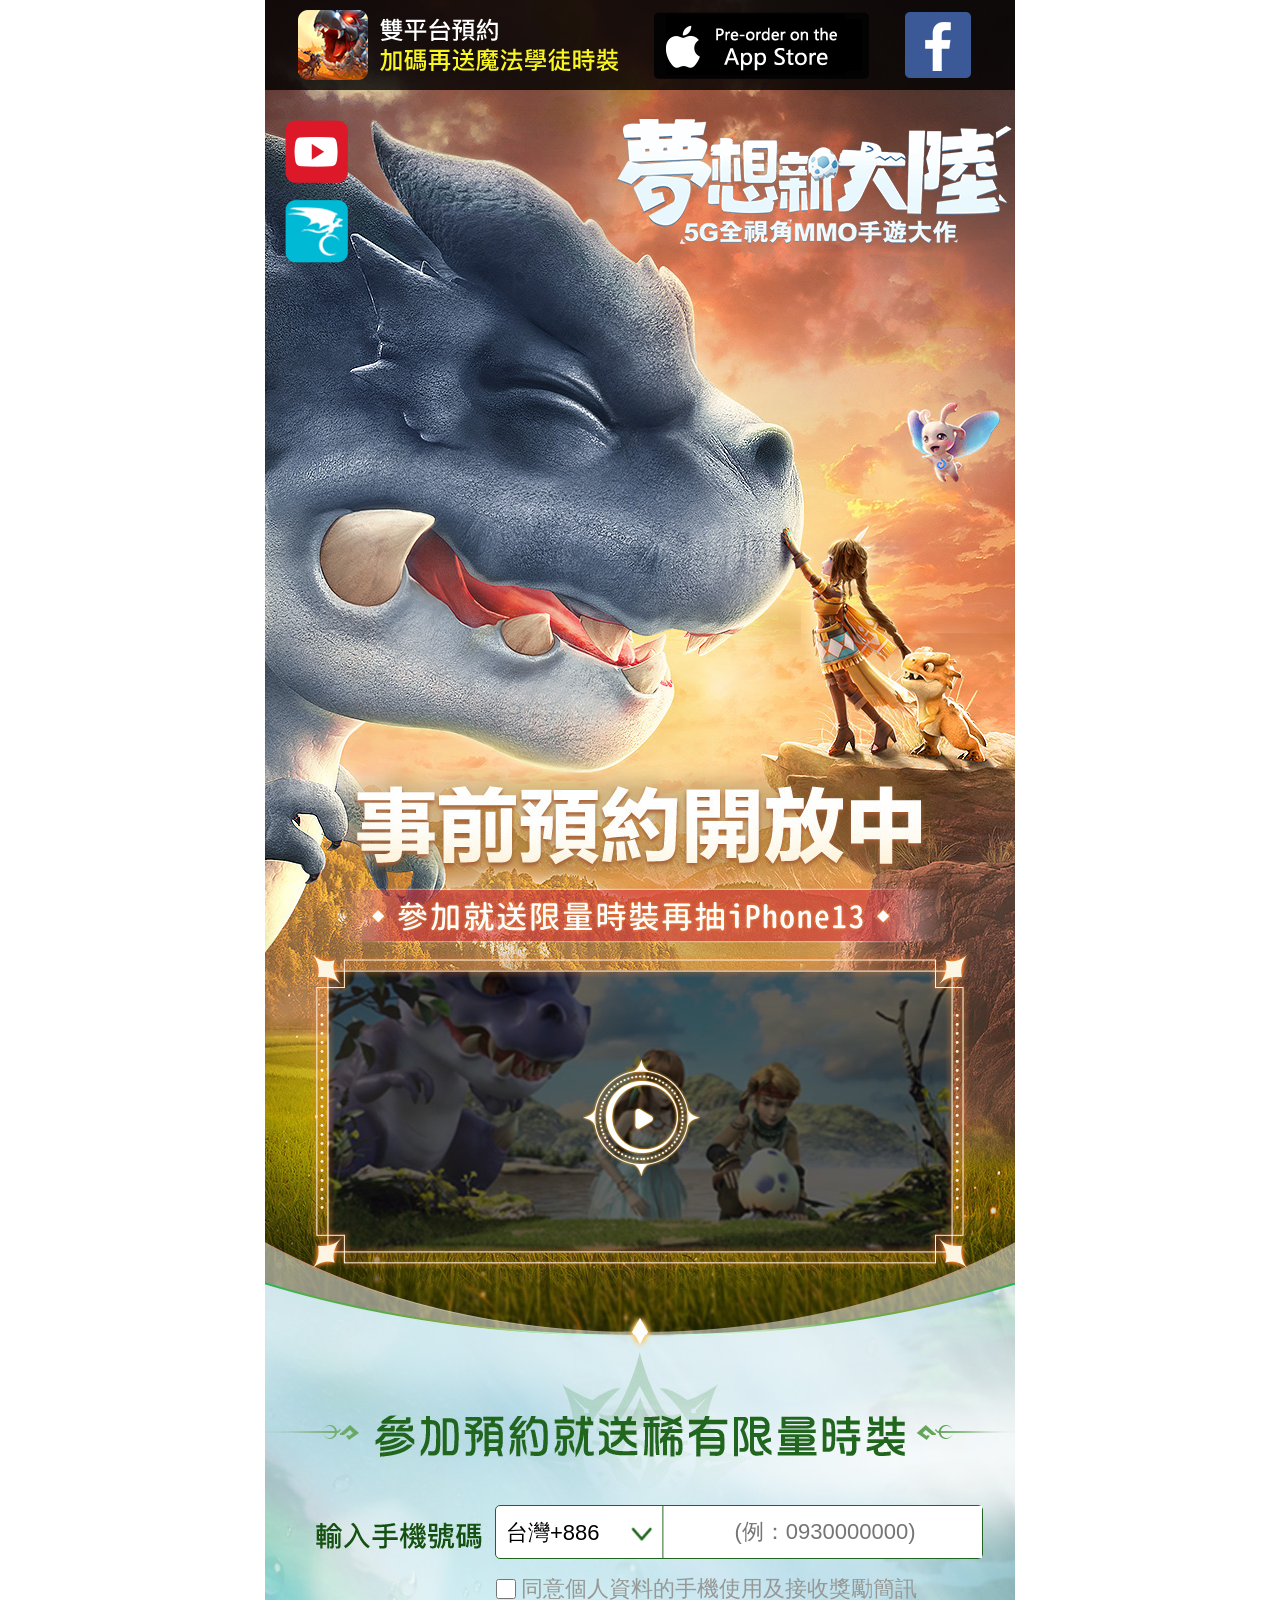
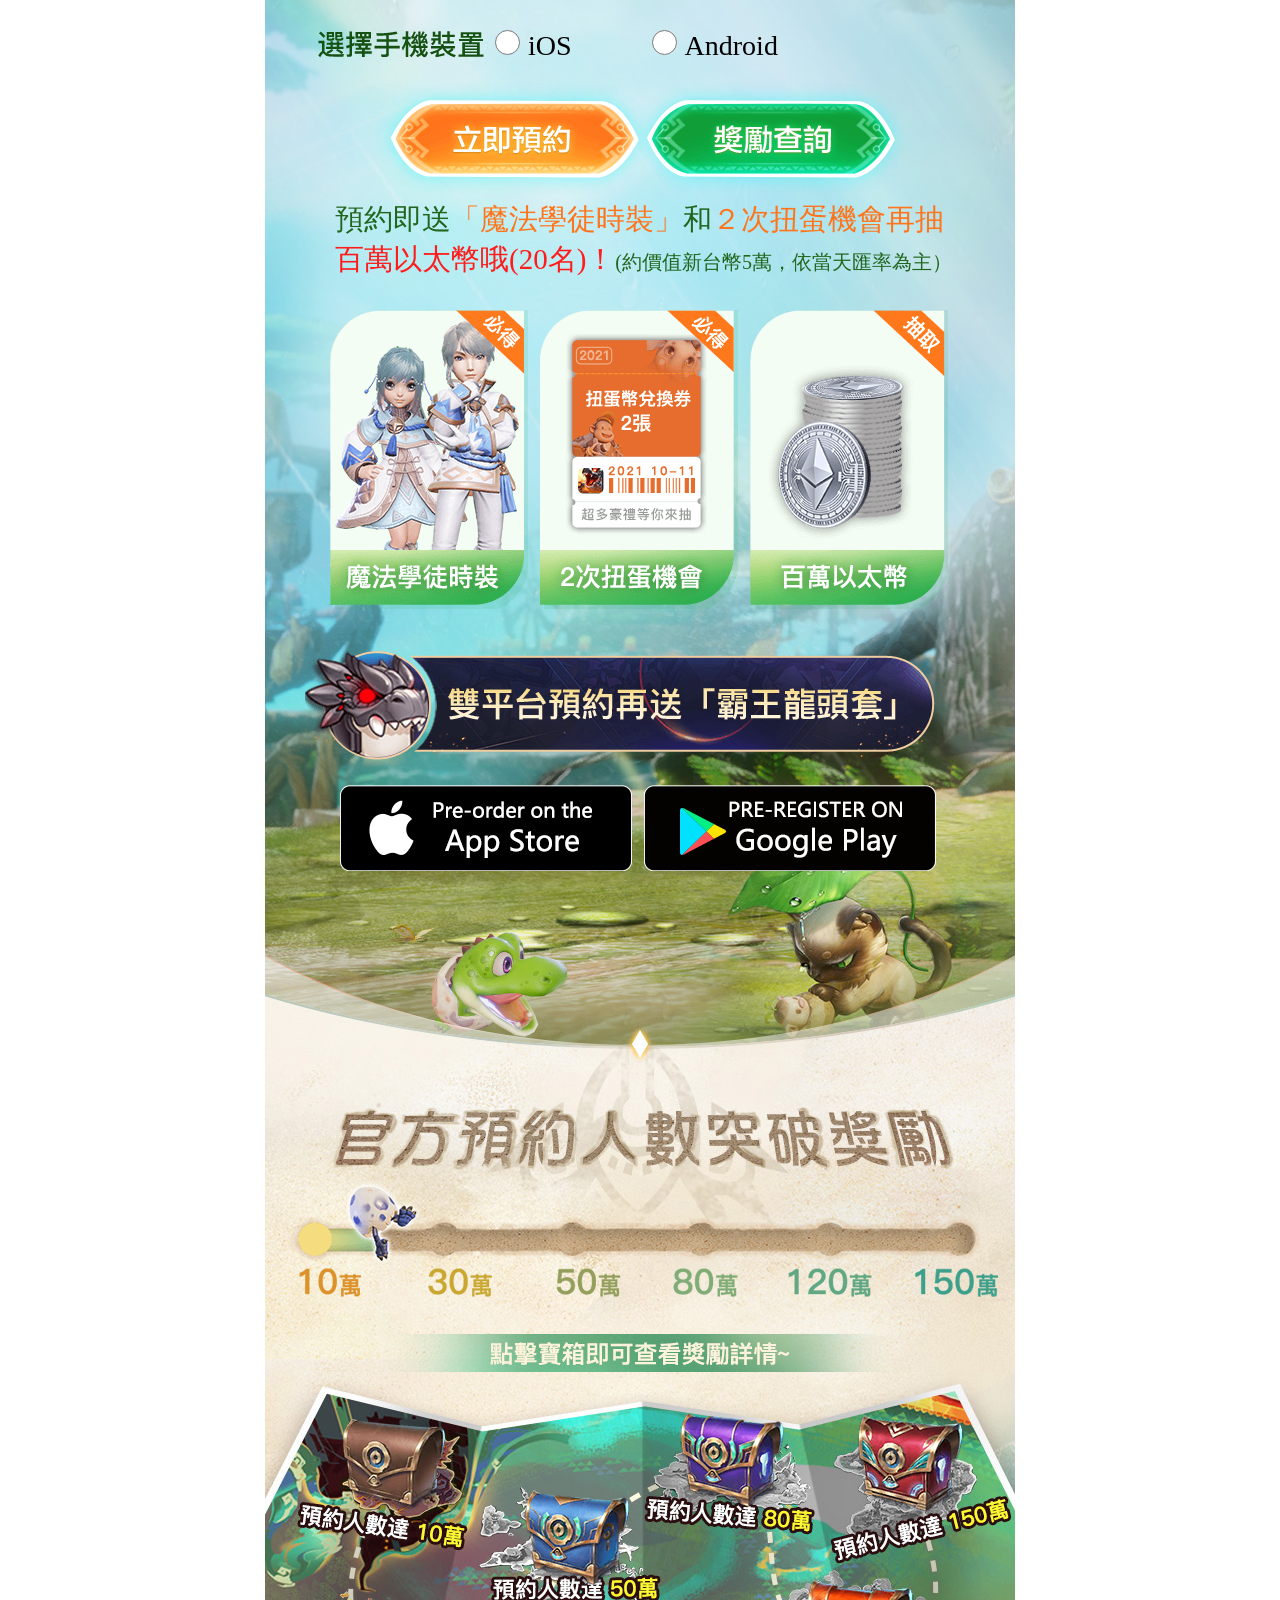
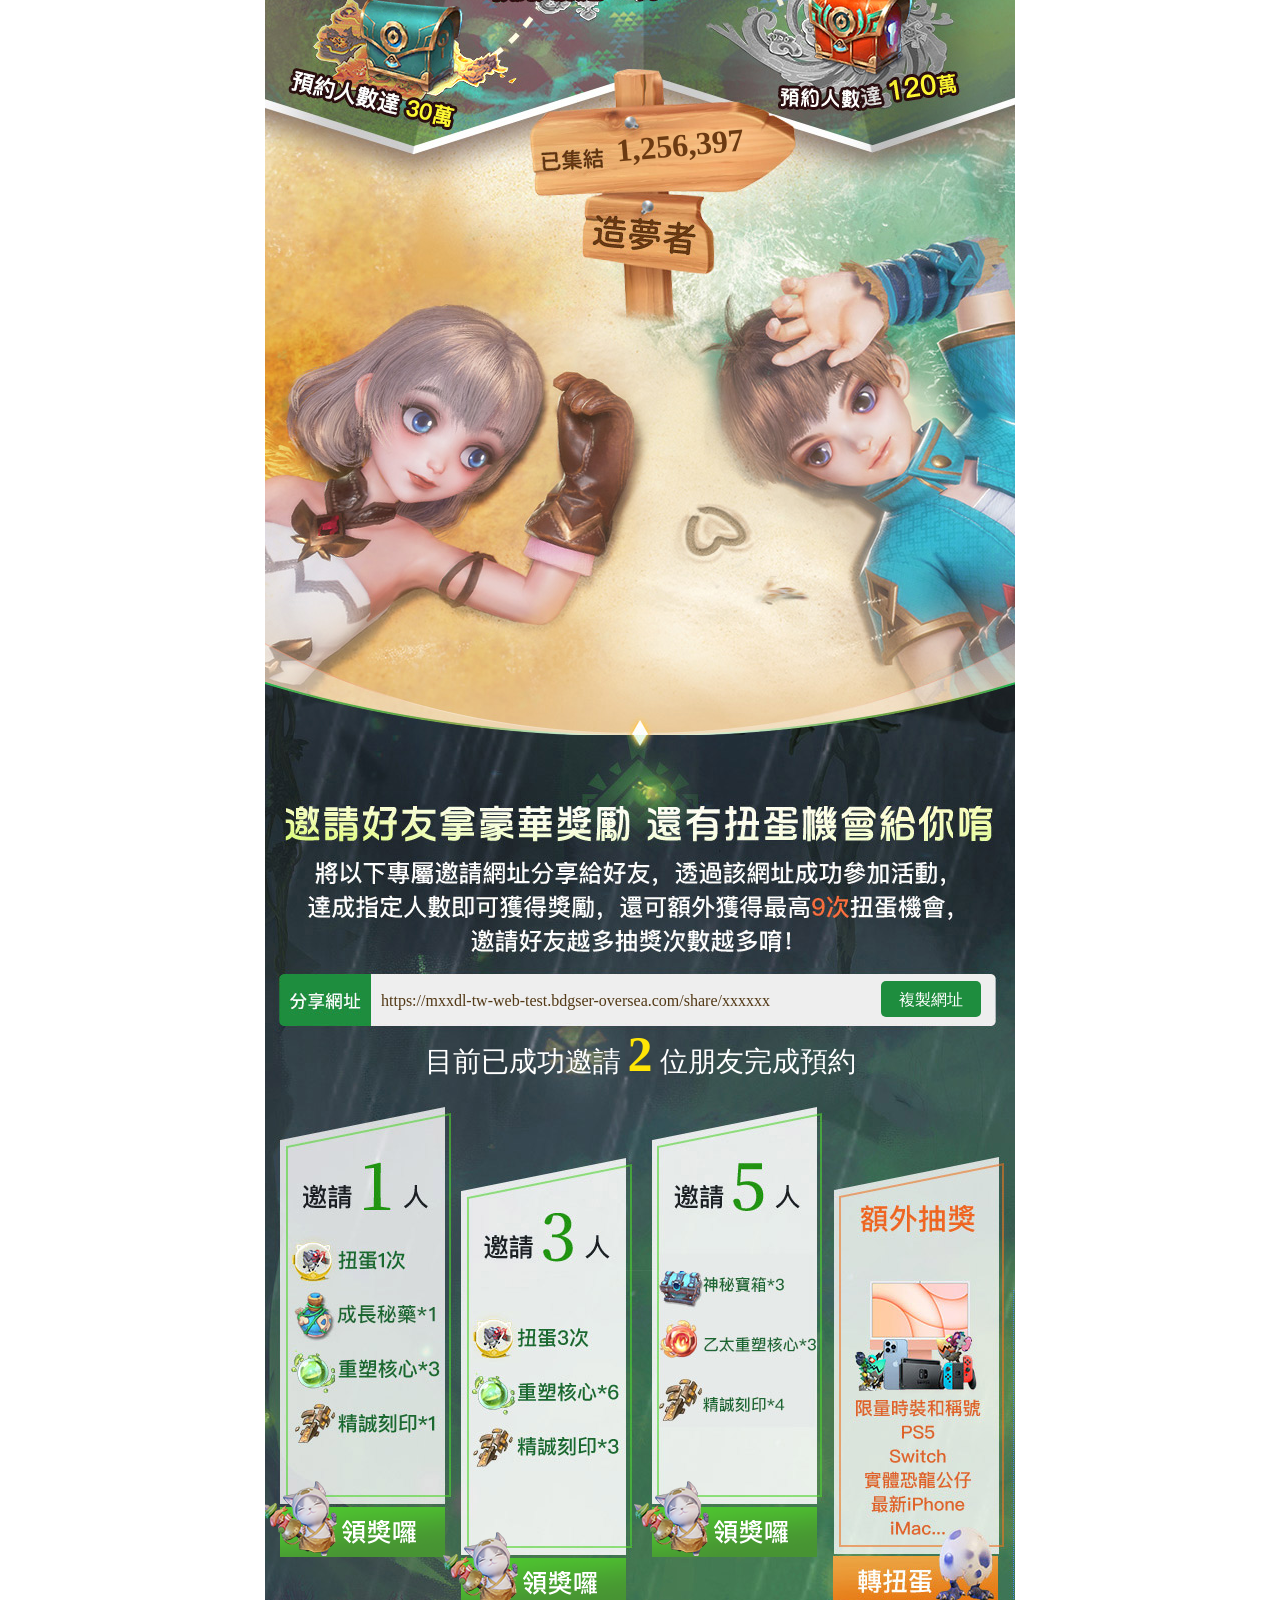
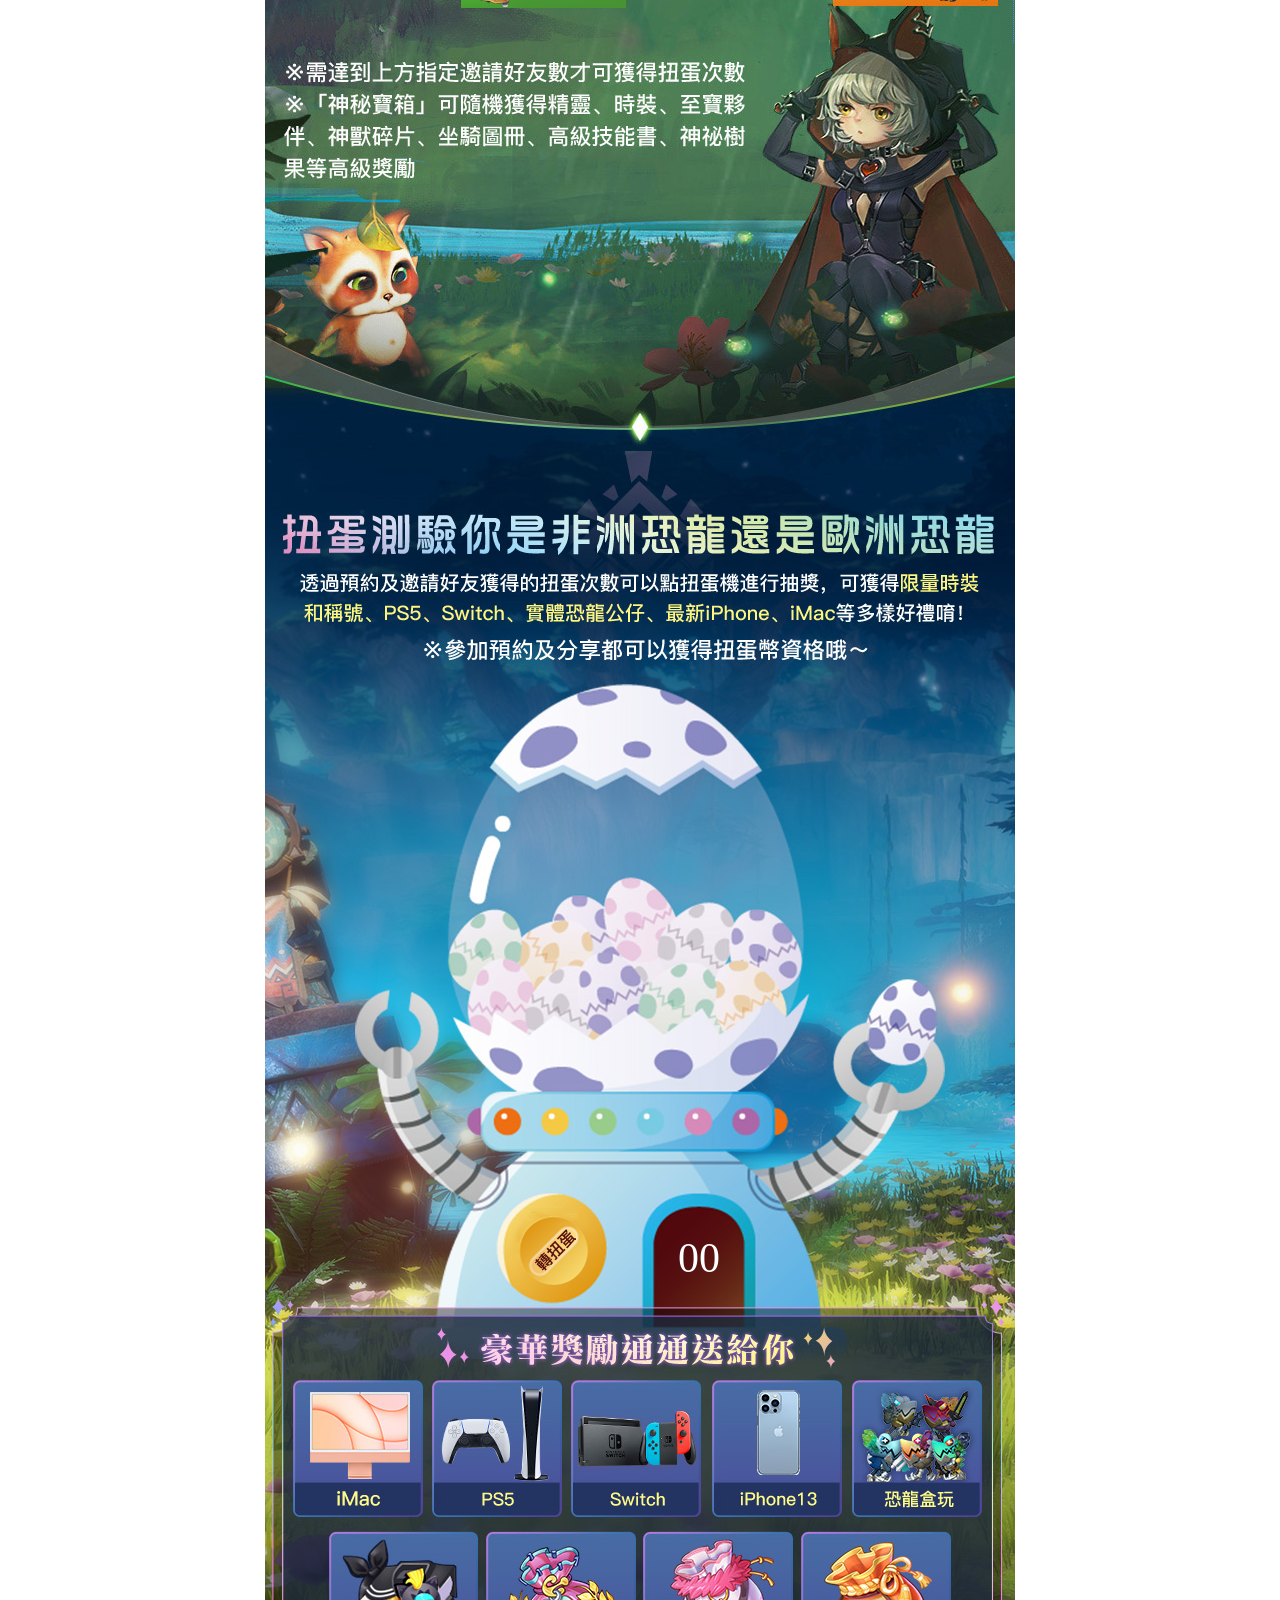
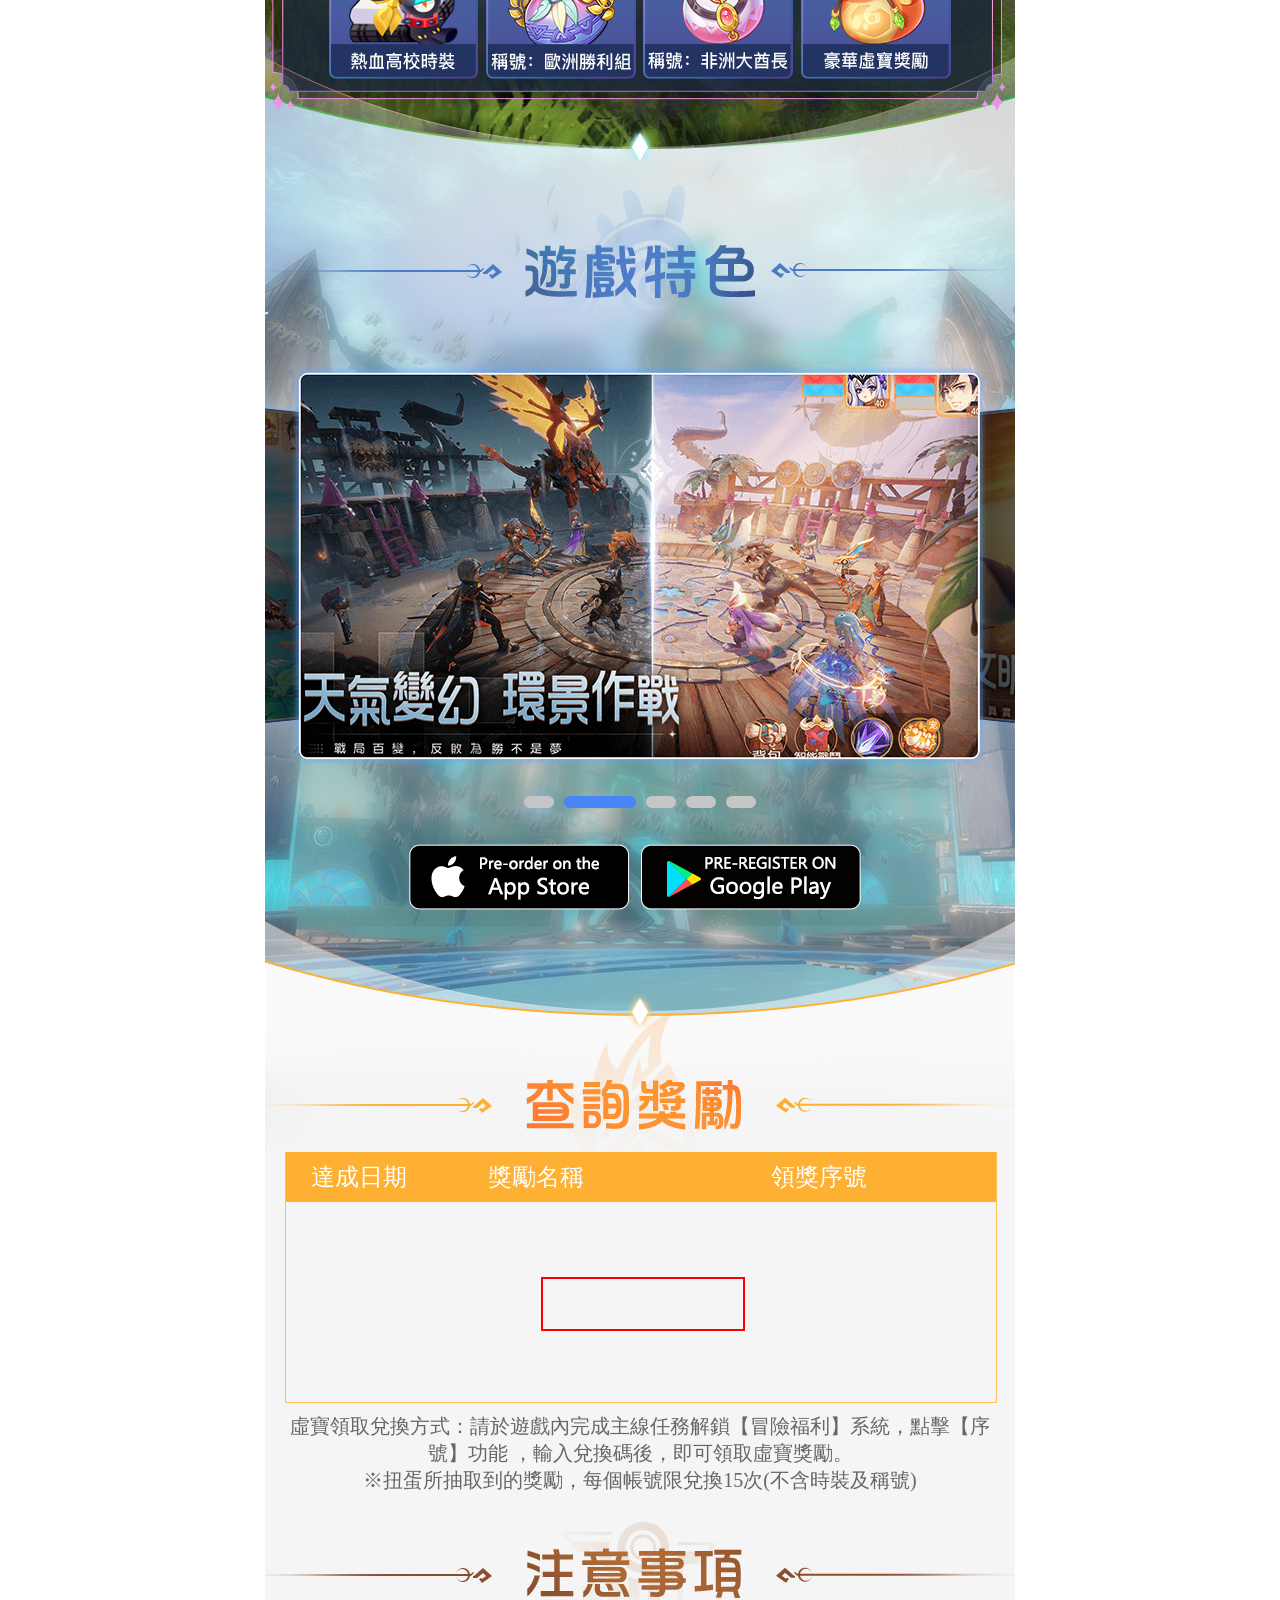
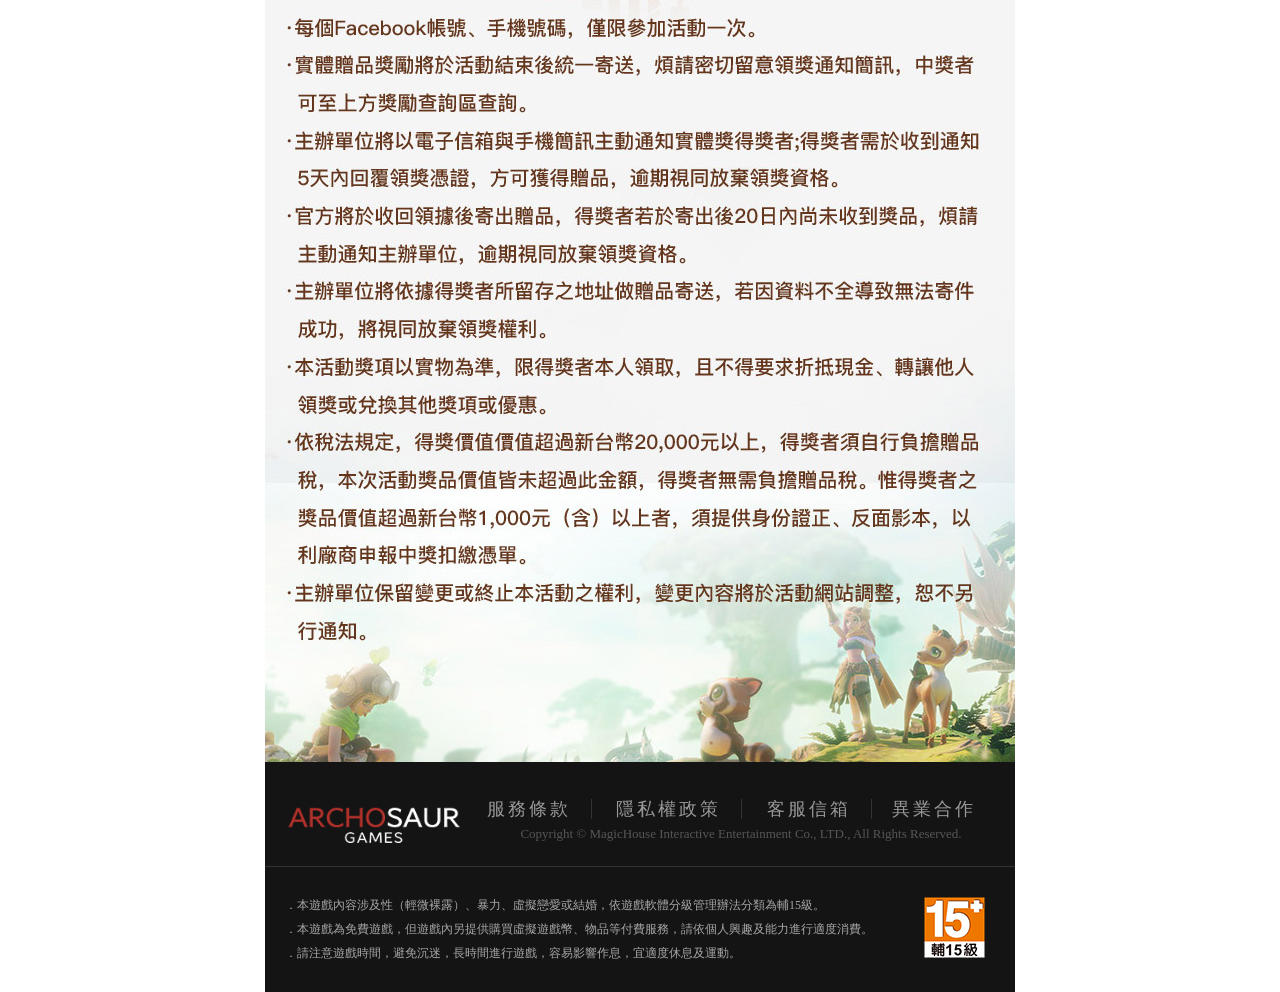
==== commit 083ab0ce: "2" ====
--- a/index.html
+++ b/index.html
@@ -1,370 +1,365 @@
-<!DOCTYPE html>
+﻿<!DOCTYPE html>
 <html>
 <head>
-  <meta charset="utf-8">
-  <meta content="width=device-width, initial-scale=1.0, maximum-scale=1.0, user-scalable=0" name="viewport">
-  <link href="css/swiper.min.css" rel="stylesheet">
-  <link href="css/animate.css" rel="stylesheet">
-  <link href="css/style.css" rel="stylesheet">
-  <link href="css/css.css" rel="stylesheet">
-  <title>Index</title>
-  <meta name="keywords" content="" />
-  <meta name="description" content="" />
+	<meta charset="utf-8">
+    <meta content="yes" name="apple-mobile-web-app-capable" />
+    <meta content="black" name="apple-mobile-web-app-status-bar-style" />
+    <meta content="telephone=no" name="format-detection" />
+    <meta content="email=no" name="format-detection" />
+    <!--maincss-->
+    <link rel="stylesheet" href="css/phone_main.css" type="text/css" media="screen" />
+    <link rel="stylesheet" href="css/swiper.min.css" type="text/css" media="screen">
+    <link rel="stylesheet" href="css/colorbox.css" >
+     <!--mainjs-->
+    <script type="text/javascript" src="js/jquery-1.10.1.min.js"></script>
+    <script type="text/javascript"  src="js/swiper.min.js"></script>
+    <script type="text/javascript" src="js/lunbo_index.js"></script>
+    <script type="text/javascript" src="js/headroom1.js"></script>
+    <script type="text/javascript" src="js/jquery.colorbox.js"></script> 
+    <!--浏览器兼容HTML5标签-->
+	<!--[if lt IE 9]>
+		<script type="text/javascript" src="/js/html5.js"></script>
+	<![endif]-->
+	<!--移动端版本兼容 -->
+	<script type="text/javascript">
+		var phoneWidth =  parseInt(window.screen.width);
+		var phoneScale = phoneWidth/750;
+		var ua = navigator.userAgent;
+		if (/Android (\d+\.\d+)/.test(ua)){
+			var version = parseFloat(RegExp.$1);
+			if(version>2.3){
+				document.write('<meta name="viewport" content="width=750, minimum-scale = '+phoneScale+', maximum-scale = '+phoneScale+', target-densitydpi=device-dpi">');
+			}else{
+				document.write('<meta name="viewport" content="width=750, target-densitydpi=device-dpi">');
+			}
+		} else {
+			document.write('<meta name="viewport" content="width=750, user-scalable=no, target-densitydpi=device-dpi">');
+		}
+	</script>
+    <title>《夢想新大陸》申請限量CB封測資格，抽Lamtoy變色龍盒玩！</title>
+    <meta name="keywords" content="夢想新大陸,手機遊戲,手遊,遊戲,事前登錄,事前預約,預約,MMO,RPG,回合,3D,角色扮演,UE4">
+    <meta name="description" content="《夢想新大陸》5G全視角MMO手遊大作！實現你的童年夢想，和恐龍一起飛天冒險吧！搶先申請CB限量封測資格，再抽Lamtoy變色龍聯名潮流盒玩！">
+   <!--FB meta og: FB分享貼文-->
+   <meta name="og:description" content="《夢想新大陸》5G全視角MMO手遊大作！和恐龍一起飛天冒險！"/>
+   <meta property="og:site_name" content="《夢想新大陸》實現你的童年夢想，和恐龍一起飛天冒險吧！"/>
+   <meta property="og:title" content="申請CB限量封測資格，再抽Lamtoy變色龍聯名潮流盒玩！"/>
+   <meta property="og:url" content="http://dreams.rocketeer.com.tw/pre_register"/>
+   <meta property="og:image" content="images/fb_s1.jpg"/>
+   <link rel="shortcut icon" href="images/favicon.ico" />
+    <!-- Google Analytics代碼for夢想新大陸-->
+    <!-- Global site tag (gtag.js) - Google Analytics -->
+    <script async src="https://www.googletagmanager.com/gtag/js?id=UA-194429494-3"></script>
+    <script>
+    window.dataLayer = window.dataLayer || [];
+    function gtag(){dataLayer.push(arguments);}
+    gtag('js', new Date());
+
+    gtag('config', 'UA-194429494-3');
+    </script>
+    <!-- Facebook像素碼for夢想新大陸CB-->
+    <!-- Facebook Pixel Code -->
+    <script>
+    !function(f,b,e,v,n,t,s)
+    {if(f.fbq)return;n=f.fbq=function(){n.callMethod?
+    n.callMethod.apply(n,arguments):n.queue.push(arguments)};
+    if(!f._fbq)f._fbq=n;n.push=n;n.loaded=!0;n.version='2.0';
+    n.queue=[];t=b.createElement(e);t.async=!0;
+    t.src=v;s=b.getElementsByTagName(e)[0];
+    s.parentNode.insertBefore(t,s)}(window, document,'script',
+    'https://connect.facebook.net/en_US/fbevents.js');
+    fbq('init', '2987386021532084');
+    fbq('track', 'PageView');
+    </script>
+    <noscript><img height="1" width="1" style="display:none"
+    src="https://www.facebook.com/tr?id=2987386021532084&ev=PageView&noscript=1"
+    /></noscript>
+    <!-- End Facebook Pixel Code -->
+    <!-- Google Tag Manager -->
+    <script>(function(w,d,s,l,i){w[l]=w[l]||[];w[l].push({'gtm.start':
+    new Date().getTime(),event:'gtm.js'});var f=d.getElementsByTagName(s)[0],
+    j=d.createElement(s),dl=l!='dataLayer'?'&l='+l:'';j.async=true;j.src=
+    'https://www.googletagmanager.com/gtm.js?id='+i+dl;f.parentNode.insertBefore(j,f);
+    })(window,document,'script','dataLayer','GTM-M89W6MK');</script>
+    <!-- End Google Tag Manager -->
+
+    <!-- Facebook像素碼for夢想新大陸CB-->
+    <!-- Facebook Pixel Code -->
+    <script>
+    !function(f,b,e,v,n,t,s)
+    {if(f.fbq)return;n=f.fbq=function(){n.callMethod?
+    n.callMethod.apply(n,arguments):n.queue.push(arguments)};
+    if(!f._fbq)f._fbq=n;n.push=n;n.loaded=!0;n.version='2.0';
+    n.queue=[];t=b.createElement(e);t.async=!0;
+    t.src=v;s=b.getElementsByTagName(e)[0];
+    s.parentNode.insertBefore(t,s)}(window, document,'script',
+    'https://connect.facebook.net/en_US/fbevents.js');
+    fbq('init', '178421940981041');
+    fbq('track', 'PageView');
+    </script>
+    <noscript><img height="1" width="1" style="display:none"
+    src="https://www.facebook.com/tr?id=178421940981041&ev=PageView&noscript=1"
+    /></noscript>
+    <!-- End Facebook Pixel Code -->
 </head>
 <body>
-<div class="swiper-container swiper-fullscreen">
-    <div class="swiper-wrapper">
-      <!--首屏-->
-      <div class="swiper-slide slide1"  data-hash="index_slide1">
-        <!--首屏幕背景切换-->
-        <div class="swiper-container swiper-fullbg">
-            <div class="swiper-wrapper">
-              <div class="swiper-slide"><img src="images/bg_01_01.jpg" alt=""></div>
-              <div class="swiper-slide"><img src="images/bg_01_02.jpg" alt=""></div>
-            </div>
-        </div>
-        
-      <div class="swiper-container swiper-fullbg1">
-            <div class="swiper-wrapper">
-              <div class="swiper-slide"><img src="images/xiaoye_01.png" alt=""></div>
-              <div class="swiper-slide"><img src="images/suoluomen_01.png" alt=""></div>
-            </div>
-        </div>
-         
-        <!--星星漂浮-->
-        <div class="container">
-            <div class="circle-container"><div class="circle"></div></div><div class="circle-container"><div class="circle"></div></div>
-            <div class="circle-container"><div class="circle"></div></div><div class="circle-container"><div class="circle"></div></div>
-            <div class="circle-container"><div class="circle"></div></div><div class="circle-container"><div class="circle"></div></div>
-            <div class="circle-container"><div class="circle"></div></div><div class="circle-container"><div class="circle"></div></div>
-            <div class="circle-container"><div class="circle"></div></div><div class="circle-container"><div class="circle"></div></div>
-            <div class="circle-container"><div class="circle"></div></div><div class="circle-container"><div class="circle"></div></div>
-            <div class="circle-container"><div class="circle"></div></div><div class="circle-container"><div class="circle"></div></div>
-            <div class="circle-container"><div class="circle"></div></div><div class="circle-container"><div class="circle"></div></div>
-            <div class="circle-container"><div class="circle"></div></div><div class="circle-container"><div class="circle"></div></div>
-            <div class="circle-container"><div class="circle"></div></div><div class="circle-container"><div class="circle"></div></div>
-            <div class="circle-container"><div class="circle"></div></div><div class="circle-container"><div class="circle"></div></div>
-            <div class="circle-container"><div class="circle"></div></div><div class="circle-container"><div class="circle"></div></div>
-            <div class="circle-container"><div class="circle"></div></div><div class="circle-container"><div class="circle"></div></div>
-            <div class="circle-container"><div class="circle"></div></div><div class="circle-container"><div class="circle"></div></div>
-            <div class="circle-container"><div class="circle"></div></div><div class="circle-container"><div class="circle"></div></div>
-            <div class="circle-container"><div class="circle"></div></div><div class="circle-container"><div class="circle"></div></div>
-            <div class="circle-container"><div class="circle"></div></div><div class="circle-container"><div class="circle"></div></div>
-            <div class="circle-container"><div class="circle"></div></div><div class="circle-container"><div class="circle"></div></div>	 
-        </div>
-        <div class="border_bottom" style="bottom:1rem;z-index:1111;"></div>
-        <div class="logo"><img src="images/logo.png" alt=""></div>
-       <!--<div class="people_tro" ></div>-->
-        <div class="pink_text"><img src="images/top_title.png"></div>
-        <div class="img img1"></div>
-        <div class="img img2"></div>
-        <div class="img img3"></div>
-        <div class="img img4"></div>
-        <div class="download">
-          <a href="#" class="android" target="_blank">google play</a>
-          <a href="#" class="ios"  target="_blank">apple store</a>
+<!-- Google Tag Manager (noscript) -->
+<noscript><iframe src="https://www.googletagmanager.com/ns.html?id=GTM-M89W6MK"
+height="0" width="0" style="display:none;visibility:hidden"></iframe></noscript>
+<!-- End Google Tag Manager (noscript) -->
+<div id="wrapper">  
+<!--点击立即预约弹窗1-->
+    <div class="masked" id="masked"></div>
+    <div class="tc_success_big" id="tc_succes_big"> 
+        <div class="tc_main_big">
+            <div class="closed"><img src="images/tc_close1.png" alt=""></div>
+            <div class="tc_zan">
+            <P>按讚官方FB粉絲團頁，獲取最新活動訊息！ </P>
+            <!-- <img src="images/tc_img_zan.png" alt=""> -->
+            <P><iframe src="https://www.facebook.com/plugins/page.php?href=https://www.facebook.com/LandofDreams.TW&amp;tabs=timeline&amp;width=380&amp;height=70&amp;small_header=true&amp;adapt_container_width=true&amp;hide_cover=false&amp;show_facepile=false&amp;appId" height="70" style="border:none;overflow:hidden" scrolling="no" frameborder="0" allowfullscreen="true" allow="autoplay; clipboard-write; encrypted-media; picture-in-picture; web-share" data-gtm-yt-inspected-1_25="true"></iframe></P>
+            </div>
+            <div class="tc_tip"><a href="https://lihi2.com/Ki9wY" target="_blank"><img src="images/tc_img_jl.png" alt=""></a></div>
+            <div class="tc_store">
+                <a href="https://lihi2.com/3tw1c" target="_blank"><img src="images/tc_img_ios.png"/></a>
+                <a href="https://lihi1.com/jIFqc" target="_blank"><img src="images/tc_img_gg.png"/></a>
+            </div>
+            <div class="tc_share_text">
+            <div class="tc_share_input" >預約序號：XXXXXXXXXXXXXX</div> 
+            <div class="tc_ma_download2"><button>複製</button> </div>
+            </div>
+        </div>   
+    </div>
+   <!--扭蛋成功弹窗-->
+    <div class="tc_success_small" id="tc_succes_small"> 
+        <div class="tc_main_small">
+            <div class="closed"><img src="images/tc_close.png" alt=""></div>
+            <div class="tc_item">
+            <h3>稱號：歐洲勝利組</h3>
+            <p>這是您的序號：XXXXXXXXXXXXX</p>
+            </div>
+        </div>   
+    </div>
+    <!--扭蛋成功失败-->
+    <div class="tc_lose" id="tc_lose"> 
+        <div class="tc_lose_main">
+            <div class="closed"><img src="images/tc_close.png" alt=""></div>
+        </div>   
+    </div>
+       <!--header-->
+      <div class="wrap_header headroom"  id="header">
+          <div class="header_content">
+              <div class="header_ico"><img src="images/header_ico.png" alt=""></div>
+                 <!--隐藏的gg按钮-->
+              <!-- <div class="header_gg"> <a href="https://lihi1.com/Q8F6n" target="_blank"><img src="images/header_gg.png" alt=""></a></div> -->
+              <div class="header_gg"> <a href="https://lihi1.com/jIFqc" target="_blank"><img src="images/header_ios.png" alt=""></a></div>
+              <div class="header_fb"> <a href="https://www.facebook.com/LandofDreams.TW" target="_blank"><img src="images/header_fb.png" alt=""></a></div>
+              
+          </div>
+      </div> 
+     <!--part1-->  
+    <div class="part part1">
+        <div class="part1_logo"><a  href="#" target="_blank"><img src="images/part1_logo.png"/></a></div>
+        <div class="part1_yt"> <a href="https://www.youtube.com/channel/UCqvgGdVBWNoWC_Rq-YCy8DA" target="_blank"><img src="images/part1_yt.png"/></a></div>
+        <div class="part1_tw"> <a href="https://forum.gamer.com.tw/A.php?bsn=71995" target="_blank"><img src="images/part1_tw.png"/></a></div>
+        <div class="video_play"><a class="video1" href="https://www.youtube.com/embed/A_UBAOWbnBs/?autoplay=1&loop=1" style="z-index:10000;"><img src="images/part1_video_img.png"></a></div>
+        <div class="part1_jl"><img src="images/part1_jingling.png" alt="" /></div>         
+    </div>
+    <!--part2-->  
+    <div class="part part2"> 
+        <div class="choose">
+            <span class="radio_r"><input name="radio1" type="radio" value=""></span><span class="radio_m">iOS</span>
+            <span class="radio_r"><input name="radio1" type="radio" value=""></span><span class="radio_m">Android</span>
+        </div>
+        <div class="input_text_box">
+            <div class="info-box">
+                <select class="area" id="key-country" onchange="select()">
+                <option value="886">台灣+886</option>
+                <option value="852">香港+852</option>
+                <option value="853">澳門+853</option>
+                <option value="65">新加坡+65</option>
+                <option value="60">馬來西亞+60</option>
+                </select>
+                <input type="tel" class="input-in" oninput="value=value.replace(/[^\d]/g,'')" placeholder="(例：0930000000)" id="mobile" name="mobile">
+            </div>
+        </div>
+        <div class="checkbox"  >
+            <span> <input name="" type="checkbox" value=""  class="checkbox_1"/></span>
+            <span>同意個人資料的手機使用及接收獎勵簡訊</span>
         </div> 
-        <a href="#" class="login_a">login</a> 
-      </div>
-      <!--最新情報-->
-      <div class="swiper-slide slide2" >
-         <!--第二屏幕背景切换-->
-      	<div class="swiper-container swiper-fullbg">
-          <div class="swiper-wrapper">
-            <div class="swiper-slide"><img src="images/bg_01_01.jpg" alt=""></div>
-            <div class="swiper-slide"><img src="images/bg_01_02.jpg" alt=""></div>
+        <div class="login_btn sure_btn" id="sure_btn"><a  href="javascript:void(0)"><img src="images/part2_booking_btn_01.png"></a></div>
+        <div class="chaxun_btn" id="five"><a href="#"><img src="images/part2_booking_btn_02.png"></a></div>
+        <div class="part2_tip">
+            <P>預約即送<span class="orange">「魔法學徒時裝」</span>和<span class="orange">２次扭蛋<span>機會再抽<br/><span class="red">百萬以太幣哦(20名)！</span><span class="lv_fs">(約價值新台幣5萬，依當天匯率為主）</span>               </P>
+        </div>
+        <div class="part2_award">
+            <img src="images/part2_img_sz.png" >
+            <img src="images/part2_img_nd.png" >
+            <img src="images/part2_img_bw.png">
+        </div>
+        <div class="btn-reservation"><span class="guangshu"><img src="images/part2_shan.png"></span></div>
+        <div class="part2_store">
+            <a href="https://lihi2.com/3tw1c" target="_blank"><img src="images/part2_store_ios.png"></a>
+            <a href="https://lihi1.com/jIFqc" target="_blank"><img src="images/part2_store_gg.png"></a>
+        </div>
+        <!-- <div class="zan"><p><img src="images/fb_login.png"></p></div> -->
+    </div>
+  	<!--part3-->  
+  	<div class="part part3">
+        <div class="da_cheng01_line"><img src="images/part3_10w.png"></div>
+        <div class="part3_map">
+            <div class="box_wrap">
+                <div class="box_01 box_img"><img  src="images/part3_box_bg1.png"></div>
+                <div class="box_02 box_img"><img  src="images/part3_box_bg2.png"></div>
+                <div class="box_03 box_img"><img  src="images/part3_box_bg3.png"></div>
+                <div class="box_04 box_img" ><img  src="images/part3_box_bg4.png"></div>
+                <div class="box_05 box_img"><img  src="images/part3_box_bg5.png"></div>
+                <div class="box_06 box_img"><img  src="images/part3_box_bg6.png"></div>
+            </div>
+            <div class="box_tip">
+                <div class="box_01_tip tip_img"><img  src="images/part3_box_bg1_tip.png"><p class="closed_tip"><img src="images/tip_closed_06.png" alt=""></p></div>
+                <div class="box_02_tip tip_img"><img  src="images/part3_box_bg2_tip.png"><p class="closed_tip"><img src="images/tip_closed_06.png" alt=""></p></div>
+                <div class="box_03_tip tip_img"><img  src="images/part3_box_bg3_tip.png"><p class="closed_tip"><img src="images/tip_closed_06.png" alt=""></p></div>
+                <div class="box_04_tip tip_img"><img  src="images/part3_box_bg4_tip.png"><p class="closed_tip"><img src="images/tip_closed_06.png" alt=""></p></div>
+                <div class="box_05_tip tip_img"><img  src="images/part3_box_bg5_tip.png"><p class="closed_tip"><img src="images/tip_closed_06.png" alt=""></p></div>
+                <div class="box_06_tip tip_img"><img  src="images/part3_box_bg6_tip.png"><p class="closed_tip"><img src="images/tip_closed_06.png" alt=""></p></div>
+            </div>
+           <!-- <div class="da_cheng02 dc_img"><img src="images/part3_dc.png"></div>
+            <div class="da_cheng05 dc_img"><img src="images/part3_dc.png"></div>
+            <div class="da_cheng08 dc_img"><img src="images/part3_dc.png"></div>
+            <div class="da_cheng10 dc_img"><img src="images/part3_dc.png"></div>
+            <div class="da_cheng15 dc_img"><img src="images/part3_dc.png"></div>
+            <div class="da_cheng20 dc_img"><img src="images/part3_dc.png"></div>  -->
+        </div>             
+        <div class="part4_num"><P>1,256,397</P></div>
+    </div>
+    <!--part4-->
+    <div class="part part4">
+        <div class="copy_http" >
+          <div class="share_text">
+            <div class="share_input" >https://mxxdl-tw-web-test.bdgser-oversea.com/share/xxxxxx</div> 
+            <div class="ma_download2"><button>複製網址</button> </div>
           </div>
         </div>
-      	<div class="border_top" style="top:1rem;" ></div>
-        <div class="news_box">
-          <div class="border_left ani" swiper-animate-effect="fadeInDown" swiper-animate-duration="0.5s" swiper-animate-delay="0.3s" style="width:0.01rem;"></div>
-          <div class="title">最新情報</div>
-          <div class="content">
-            <div class="img">
-            	<a href="news_info.html"><img src="images/img5.jpg" alt="">
-                <div class="abs">
-                  <h2 class="ellipsis">を手に入れた者たち</h2>
-                  <p>2020.06/08</p>
+        <div class="people_num"><P>目前已成功邀請 <span>2</span> 位朋友完成預約</P></div>
+        <p class="slidto slideto_gift"><img src="images/part4_lj.png"></p><!-- <p class="slidto slideto_gift_wdc"><img src="images/part4_wdc.png"></p> -->
+        <p class="slidto slideto_gift2"><img src="images/part4_lj.png"></p><!-- <p class="slidto slideto_gift2_wdc"><img src="images/part4_wdc.png"></p> -->
+        <p class="slidto slideto_gift3"><img src="images/part4_lj.png"></p> <!--<p class="slidto slideto_gift3_wdc"><img src="images/part4_wdc.png"></p> -->
+        <p class="slidto slideto_nd"></p>
+    </div>
+     <!--part5-->  
+     <div class="part part5"  id="pro5">
+        <div class="part5_egg_bg" >
+        <div class="s4_box1"><img src="images/part5_nd.png"></div> 
+        <div class="s4_box2" id="left_times" style="text-align:center;">00</div></div>
+    </div>
+     <!--part6-->  
+    <div class="part part6">
+        <div id="certify">
+            <div class="swiper-container">
+                <div class="swiper-wrapper">
+                    <div class="swiper-slide"><img src="images/part6_banner1.png" /></div>
+                    <div class="swiper-slide"><img src="images/part6_banner2.png" /></div>
+                    <div class="swiper-slide"><img src="images/part6_banner3.png" /></div>
+                    <div class="swiper-slide"><img src="images/part6_banner4.png" /></div>
+                    <div class="swiper-slide"><img src="images/part6_banner5.png" /></div>
                 </div>
-              </a>
-               <p>
-              この世界には我々が知っている現実の他に、 「イリュージョン」 という世界が存在する。<br>
-              それは物理法則にとらわれない、夢の様な美しく儚い、複雑で危険な世界。<br>
-              そこは人間の他に、もう一つ恐ろしいものが密かに生きている。</p>
-              <P style="padding-top:0.14rem;">やつらは人を破滅へと追いやるために生まれ、現実世界を壊すために生きて行く「ナイトメア」<br>
-              ナイトメアに対抗すべく、「アルカナ」という特殊なクリスタルと結ばれ、力を手に入れた者たち<br>
-				  ——人類唯一の希望、その名は「コネクター」。</P>
-            	
-            	 <P style="padding-top:0.14rem;">現実を守るためコネクターはナイトメアと戦い続けている、</p>
-            </div>
-            <div class="border_bottom"  style="bottom:0rem;left:-2rem;width:10rem"></div>
-        </div>
-        <div class="bottom">          
-          <a href="news.html" class="info">detail</a>
-        </div>
-        <div class="border_right ani" swiper-animate-effect="fadeInUp" swiper-animate-duration="0.5s" swiper-animate-delay="0.3s" style="width:0.01rem;"></div></div>
-      </div>
-      <!--world-->
-      <div class="swiper-slide slide3" >
-         <!--第三屏幕背景切换-->
-       	<div class="swiper-container swiper-fullbg">
-          <div class="swiper-wrapper">
-            <div class="swiper-slide"><img src="images/bg_01_01.jpg" alt=""></div>
-            <div class="swiper-slide"><img src="images/bg_01_02.jpg" alt=""></div>
-          </div>
-        </div>
-        <div class="s3_info_box">
-          <div class="border_left ani" swiper-animate-effect="fadeInDown" swiper-animate-duration="0.5s" swiper-animate-delay="0.3s" style="width:0.01rem;"></div>
-          <div class="title">イリュージョン</div>
-          <div class="content">
-          	<div class="point plt"></div>
-            <div class="point plb"></div>
-            <div class="point prt"></div>
-            <div class="point prb"></div>
-  		    	<div class="border_top" ></div>
-            <p>
-              この世界には我々が知っている現実の他に、 「イリュージョン」 という世界が存在する。<br>
-              それは物理法則にとらわれない、夢の様な美しく儚い、複雑で危険な世界。<br>
-              そこは人間の他に、もう一つ恐ろしいものが密かに生きている。</p>
-             <p style="padding-top:0.14rem;"> やつらは人を破滅へと追いやるために生まれ、現実世界を壊すために生きて行く「ナイトメア」<br>
-              ナイトメアに対抗すべく、「アルカナ」という特殊なクリスタルと結ばれ、力を手に入れた者たち<br>
-              ——人類唯一の希望、その名は「コネクター」。</p>
-              <p style="padding-top:0.14rem;">現実を守るためコネクターはナイトメアと戦い続けている、<br>
-				  世界が始まったその時から、ずっと。</p>
-            
-            <div class="border_bottom" ></div>
-          </div>
-			    <div class="text_c"> <img src="images/text_title.png" alt=""></div>
-          <div class="tab_list line_follow">
-            <a href="world.html?type=1" class="line_item"><img src="images/icon1.png" alt=""></a>
-            <a href="world.html?type=2" class="line_item"><img src="images/icon2.png" alt=""></a>
-            <a href="world.html?type=3" class="line_item"><img src="images/icon3.png" alt=""></a>
-        </div>
-        <div class="tab_list line_follow">
-            <a href="world.html?type=4" class="line_item"><img src="images/icon4.png" alt=""></a>
-            <a href="world.html?type=5" class="line_item"><img src="images/icon5.png" alt=""></a>
-            <a href="world.html?type=6" class="line_item"><img src="images/icon6.png" alt=""></a>
-        </div>
-          <div class="bottom ">
-            <a href="news_info.html" class="info">detail</a>
-          </div>
-          <div class="border_right ani" swiper-animate-effect="fadeInUp" swiper-animate-duration="0.5s" swiper-animate-delay="0.3s" style="width:0.01rem;"></div>
-        </div>
-      </div>
-      <!--第四屏幕-->
-      <div class="swiper-slide slide4">
-        <!--第四屏幕背景切换-->
-        <div class="swiper-container swiper-fullbg">
-          <div class="swiper-wrapper">
-           <div class="swiper-slide"><img src="images/bg_01_01.jpg" alt=""></div>
-            <div class="swiper-slide"><img src="images/bg_01_02.jpg" alt=""></div>
-          </div>
-        </div>
-        <div class="img_box">
-					 <div class="title"></div>
-					 <div class="border_left ani" swiper-animate-effect="fadeInDown" swiper-animate-duration="0.5s" swiper-animate-delay="0.3s" style="width:0.01rem;"></div>
-					 <div class="content">
-                <div class="border_top"></div>
-                <div class="itema">
-                  <a href="system.html">
-                  <div class="img">
-                    <img src="images/image_03.png" alt="">
-                  </div>
-                  </a>
+            </div>
+            <div class="swiper-pagination"></div>
+            <!-- <div class="swiper-button-prev"></div>
+            <div class="swiper-button-next"></div> -->
+        </div>
+        <div class="part6_store">
+            <div class="hand"><a href="https://lihi2.com/3tw1c" target="_blank"><img src="images/part6_ico_ios.png"/></a></div>
+            <div  class="hand"><a href="https://lihi1.com/jIFqc" target="_blank"><img src="images/part6_ico_gg.png"/></a></div>
+        </div>
+    </div>
+    <!--part7-->  
+    <div class="part7 part"  id="pro7">
+        <div class="part7_title"><img src="images/part7_bg_01.jpg"></div>
+        <div class="part7_table" >
+            <div class="part7_list">
+            <div class="part7_list_top">
+                <span class="date">達成日期</span> <span class="name">獎勵名稱</span> <span  class="num">領獎序號</span>
+            </div>
+            <div class="part7_list_item1">
+                <div class="fb-login-button" data-width="" data-size="medium" data-button-type="continue_with" data-layout="default" data-auto-logout-link="true" data-use-continue-as="true" data-onlogin="userLogin()"></div>
+              </div>
+            <!-- <div class="part7_list_item">
+                <P><span  class="date">2020/04/20</span> <span  class="name">預約禮包</span> <span class="num"><i class="td_text">jihihljilko256874</i><i class="copy_btn"><button>複製序號</button></i></span></P>
+                <P><span  class="date">2020/04/20</span> <span  class="name">預約禮包</span> <span class="num"><i class="td_text">jihihljilko256874</i><i class="copy_btn"><button>複製序號</button></i></span></P>
+                <P><span  class="date">2020/04/20</span> <span  class="name">預約禮包</span> <span class="num"><i class="td_text">jihihljilko256874</i><i class="copy_btn"><button>複製序號</button></i></span></P>
+                <P><span  class="date">2020/04/20</span> <span  class="name">預約禮包</span> <span class="num"><i class="td_text">jihihljilko256874</i><i class="copy_btn"><button>複製序號</button></i></span></P>
+                <P><span  class="date">2020/04/20</span> <span  class="name">預約禮包</span> <span class="num"><i class="td_text">jihihljilko256874</i><i class="copy_btn"><button>複製序號</button></i></span></P>
+                <P><span  class="date">2020/04/20</span> <span  class="name">預約禮包</span> <span class="num"><i class="td_text">jihihljilko256874</i><i class="copy_btn"><button>複製序號</button></i></span></P>
+                <P><span  class="date">2020/04/20</span> <span  class="name">預約禮包</span> <span class="num"><i class="td_text">jihihljilko256874</i><i class="copy_btn"><button>複製序號</button></i></span></P>
+            </div> -->
+            </div>
+            <div class="part7_tip"><P>虛寶領取兌換方式：請於遊戲內完成主線任務解鎖【冒險福利】系統，點擊【序號】功能 ，輸入兌換碼後，即可領取虛寶獎勵。<br/>※扭蛋所抽取到的獎勵，每個帳號限兌換15次(不含時裝及稱號)</P></div>
+        </div>
+        <div class="part7_zhuyi"><img src="images/part7_bg_02.jpg"></div>
+    </div> 
+    <!--footer-->
+    <div class="footer">
+        <div class="footer_container">
+            <div class="footer_links">
+                <div class="footer_logo"><img src="images/pc_footer_ico.png"></div>
+                <div class="footer_link">
+                    <a href="https://dreams.rocketeer.com.tw/terms.html" target="_blank">服務條款</a>
+                    <a href="https://dreams.rocketeer.com.tw/privacy.html"  target="_blank">隱私權政策</a>
+                    <a href="mailto:dreams.twcs@gmail.com" target="_blank">客服信箱</a><a href="mailto:dreams.twcs@gmail.com"  target="_blank" style="border:none;">異業合作</a>
+                    <div class="footer_bq">
+                        <P>Copyright © MagicHouse Interactive Entertainment Co., LTD., All Rights Reserved.</P>
+                    </div>
                 </div>
-					</div>
-					<div class="content">
-							<div class="border_top" ></div>
-							<div class="itema">
-							  <a href="special.html">
-								<div class="img">
-								  <img src="images/image_06.png" alt="">
-								</div>
-							  </a>
-					   </div>
-			    </div>
-					<div class="content">
-							<div class="border_top" ></div>
-							<div class="itema">
-							  <a href="https://www.baidu.com">
-								<div class="img">
-								  <img src="images/image_08.jpg" alt="">
-								</div>
-							  </a>
-							</div>
-							<div class="border_bottom" ></div>
-					</div>
-					<div class="border_right ani" swiper-animate-effect="fadeInUp" swiper-animate-duration="0.5s" swiper-animate-delay="0.3s" style="width:0.01rem;"></div>
-        </div>
-      </div>
-      <!--底部信息-->
-      <div class="swiper-slide slide5"  style="line-height:2.8rem;">
-        	<div class="bottom_bg">
-							<div class="main_bottom">
-								<div class="bottom_top">
-									<img src="images/icon.png" class="icon">
-									<div class="text1">
-										<p>タイトル　イリュージョンコネクト</p>
-										<p>ジャンル　夢と現実を繋ぐタクティカルRP</p>
-										<p>価　　格　基本プレイ無料</p>
-										<p>対応端末　Android/iOS</p>
-									</div>
-								</div>
-								<div class="text2">
-									<p><a href="policy.html">プライバシーポリシー</a></p>
-									<p class="kefu_icon hand">お問い合わせ</p>
-									<p><a href="http://efun.com/jp" target="_blank">運営会社</a></p>
-								</div>
-								<div class="copy">©Efun Company Limited</div>
-							</div>
-    			</div>
-      </div>
-    </div>
-    <!--最顶部三个线-->
-    <div class="fixed_right">
-          <div class="nav active">
-            <div class="menu" id="menu"><i></i><i></i><i></i><i></i> <i></i><i></i></div>
-          </div>
-    </div>
-    <div class="music"><img src="images/music.png" id="bgm_icon"></div>
-     <!--弹出的菜单栏-->
-    <div class="pre_box">        
-      <div class="pre_btn">
-        <div class="link01"><a href="javascript: void(0)">TOP</a></div>
-        <div class="link02"><a href="javascript: void(0)">NEWS</a></div>
-        <div class="link03"><a href="javascript: void(0)">WORLD</a></div>
-        <div><a href="system.html"> SYSTEM </a></div>
-        <div><a href="special.html"> SPECIAL </a></div>
-        <div class="closed"><img src="images/close.png"></div>
-      </div>
-    </div>
-     <!--youtube三个小图标-->
-    <div class="fixed_bottom  valign">
-        <img src="images/twitter.png" id="twitter_icon" class="twitter">
-        <div class="line"></div> <a href="#" target="_blank"><img src="images/youtube.png" alt="" class="youtbe"></a>
-        <div class="line"></div> <a href="#" target="_blank"><img src="images/line.png" alt="" class="line1"></a>
-    </div>
-   <!--弹出客服栏-->
-    <div class="kefu_box">
-        <div class="title bb valign-between">
-            <p></p>
-            <div class="closed"><img src="images/close.png" alt=""></div>
-        </div>
-        <div class="note">
-            <p>お問い合わせする内容をご記入の上、<br>下記のメールアドレスまでご連絡ください。</p>
-            <p class="pb">サポート：<a href="mailto:illusion@efunjp.com" target="_blank">illusion@efunjp.com</a></p>
-        </div>
-    </div>
-      <!--弹出twitter栏-->
-    <div class="twitter_box">
-        <div class="title valign-between">
-            <p></p>
-            <div class="closed"><img src="images/close.png" alt=""></div>
-        </div>
-        <div>
-            <div class="title">Twitter <span>@iryu_cone</span></div>
-            <iframe src="https://twitter.com/iryu_cone" style="border: medium none; overflow: hidden; width:100%; height:100%;" allowtransparency="true" frameborder="0" ></iframe>
-            </div>
-        <div class="valign-between">
-			<p></p><a href="https://twitter.com/iryu_cone" target="_blank"><button class="follow" id='twitter_btn'>follow</button></a>
-        </div>
-    </div>    
+            </div>
+        </div>
+        <div class="footer_line"></div>
+        <div class="footer_container">
+            <div class="footer_tip">
+                <div class="footer_tip_img"><img src="images/pc_footer15.png"></div>
+                <div class="footer_tip_text">
+                    <P>．本遊戲內容涉及性（輕微裸露）、暴力、虛擬戀愛或結婚，依遊戲軟體分級管理辦法分類為輔15級。 </P>
+                    <P>．本遊戲為免費遊戲，但遊戲內另提供購買虛擬遊戲幣、物品等付費服務，請依個人興趣及能力進行適度消費。  </P>
+                    <P>．請注意遊戲時間，避免沉迷，長時間進行遊戲，容易影響作息，宜適度休息及運動。</P>
+                    </div>
+                    
+            </div>
+        </div>
+     </div>
+    <!--top_index -->               
+     <div id="gotop">TOP</div>  
 </div>
+<script>
+(function () {
+    var header = document.querySelector("#header");
+    var headroom = new Headroom(header, {
+        tolerance: {
+        down: 10,
+        up: 20
+        },
+        offset: 15
+    });
+    headroom.init();
+    })();
+    // select选择城市
+    function select(){
+    var keyCountry = $("#key-country option:selected").val();
+        if (keyCountry == '886') {
+            $("input[name='mobile']").attr('placeholder', '(例：0930000000)');
+        } else if (keyCountry == '852') {
+            $("input[name='mobile']").attr('placeholder', '(例：91011111)');
+        } else if (keyCountry == '853') {
+            $("input[name='mobile']").attr('placeholder', '(例：8111111)');
+        } 
+        else if (keyCountry == '65') {
+            $("input[name='mobile']").attr('placeholder', '(例：81234567)');
+        } 
+        else if (keyCountry == '60') {
+            $("input[name='mobile']").attr('placeholder', '(例：1234567890)');
+        } 
+}
+ 
+</script>
+</body>
+</html>
 
-<script src="js/jquery-3.4.1.min.js"></script>
-<script src="js/swiper.min.js"></script>
-<script src="js/swiper.animate1.0.3.min.js"></script>
-<script src="js/common.js"></script>
-<script>
-  var Mainswiper = new Swiper('.swiper-fullscreen', {
-     slidesPerView : 'auto',
-     hashNavigation: true,
-     direction: 'vertical',
-     mousewheel: true,
-	on:{
-      init: function(){
-        swiperAnimateCache(this); //隐藏动画元素 
-        swiperAnimate(this); //初始化完成开始动画
-      }, 
-      slideChangeTransitionEnd: function(){ 
-        swiperAnimate(this); //每个slide切换结束时也运行当前slide动画
-        //this.slides.eq(this.activeIndex).find('.ani').removeClass('ani'); 动画只展现一次，去除ani类名
-      } 
-    }
- 
-    }); 
-	
 
-/*  $(function () {
-        var imgArr = [
-            "images/xiaoye_01.png",
-            "images/suoluomen_01.png",
-    
-      
-        ];
-        $(".people_tro").css({"background-image": "url("+imgArr[0]+")","background-repeat":"no-repeat","background-position":"center center","background-size":"cover"});
-        var i = 0;
-        setInterval(function () {
-            i++;
-            if (i > imgArr.length - 1) {
-                i = 0
-            }
-            $(".people_tro").css({"background-image": "url("+imgArr[i]+")","background-repeat":"no-repeat","background-position":"center center","background-size":"cover"});
-        }, 4500);
-    })	*/
-	    //每屏的轮播
-   var pepole = new Swiper('.slide1 .swiper-fullbg1', {
-       effect : 'fade',
-  fadeEffect: {
-    crossFade: true,
-  },
-      loop: true,
-      autoplay: {
-        delay: 5000,
-      }
-    });
-    var slide1 = new Swiper('.slide1 .swiper-fullbg', {
-      effect: 'fade',
-      loop: true,
-      autoplay: {
-        delay: 5000,
-      }
-    });
-	
-    var slide2 = new Swiper('.slide2 .swiper-fullbg', {
-      effect: 'fade',
-      loop: true,
-      autoplay: {
-        delay: 5000,
-      }
-    });
-    var slide3 = new Swiper('.slide3 .swiper-fullbg', {
-      effect: 'fade',
-      loop: true,
-      autoplay: {
-        delay: 5000,
-      }
-    });
-    var slide4 = new Swiper('.slide4 .swiper-fullbg', {
-      effect: 'fade',
-      loop: true,
-      autoplay: {
-        delay: 5000,
-      }
-    });
-
-// var mySwiper4 = new Swiper('#swiper-container4',{
-//   slidesPerView : 'auto',
-//   direction : 'vertical',
-//   mousewheelControl : true,
-//   onTransitionEnd: function(swiper){
-// 	  if(swiper.progress==1){
-// 		  swiper.activeIndex=swiper.slides.length-1
-// 	  }
-//   }
-// })
-	  
-  </script>
-</body>
-
-</html>
--- a/css/phone_main.css
+++ b/css/phone_main.css
@@ -0,0 +1,421 @@
+html, body, div, span, object, iframe,h1, h2, h3, h4, h5, h6, p, blockquote, pre,abbr, address, cite, code,del, dfn, em, img, ins, kbd, q, samp,small, strong, sub, sup, var,b, i,dl, dt, dd, ol, ul, li,fieldset, form, label,
+  legend,table, caption, tbody, tfoot, thead, tr, th,article, aside, canvas, details, figcaption, figure, footer, header, hgroup, menu, nav, section, summary,time, mark, audio, video {margin:0; padding:0;border:0;outline:0;font-size:100%;vertical-align:baseline;background:transparent;font-family:微软雅黑, 黑体 ;}
+article,aside,canvas,details,figcaption,figure,footer,header,hgroup,menu,nav,section,summary {display:block;}
+ul {list-style:none;}
+ul,ol,li{list-style:none; margin:0; padding:0;}
+h1, h2, h3, h4, h5, h6{font-weight:normal}
+a {margin:0;padding:0;border:0; text-decoration:none;}
+ins { background-color:#ff9;color:#000;text-decoration:none;}
+mark {background-color:#ff9;color:#000; font-style:italic;font-weight:bold;}
+del {text-decoration: line-through;}
+input, select { vertical-align:middle; border:none; margin:0; padding:0;}
+em{font-weight: bold;font-style: italic;}
+.hidden{display: none;}
+hr{ line-height:1; height:1px; background:none; border-top:1px dashed #9F9F9F;border-bottom:1px dashed #fff;}
+/* [background]  */
+html{min-height: 100%;overflow: auto;position:relative;	z-index: 1;	background: #fff;}
+body{position: relative;z-index:1;font-size:15px;color:#4A4A4A; }
+body a {-webkit-transition: all .3s;transition: all .3s;}
+/* basics */
+a:hover {color: #0f93b9;}
+/*首页*/
+#wrapper{width: 750px; margin:0 auto; position:relative; overflow-x:hidden;}
+/*header*/
+.headroom {will-change: transform;transition: transform 200ms linear;}
+.headroom--pinned {transform: translateY(0%);}
+.headroom--unpinned {transform: translateY(-100%);}
+.wrap_header{width:100%;   max-width: 750px;height:90px; background:rgba(0,0,0,0.8);  position: fixed;top:0; z-index:12;}
+.header_content{width:750px; margin:0 auto; display: flex; justify-content: space-around;}
+.header_gg a img,.header_fb  a img{transition: 1s;z-index:1000;opacity: 1; -webkit-transition-duration: 0.3s;transition-duration: 0.3s;  -webkit-transition-property: -webkit-transform; transition-property: transform;  -webkit-transform: translateZ(0);  -ms-transform: translateZ(0);transform: translateZ(0);}	
+.header_gg a:hover img,.header_fb  a:hover img{-webkit-transform: scale(1.1) rotat(4deg);-ms-transform: scale(1.1) rotate(4deg);transform: scale(1.1) rotate(4deg); }
+.tc_zan iframe {width:380px;height:70px;}
+/*弹窗*/
+.masked{background:rgba(0,0,0,0.8);position:fixed;width:100%;height:100%;left:0;top:0;z-index:110;display:none;}
+.tc_success_big{width:750px;height:1233px;position:fixed;color:#fff;top:50%;left:50%;transform:translate(-50%,-50%);z-index:120;transition:all 0.3s;display:none;}
+.tc_main_big{width:750px;z-index:1;height:1233px;background:url(../images/tc_success_bg_big.png) no-repeat;}
+.closed{position:absolute;top:0px;right:141px;z-index:6;}
+.closed img{transition:all 0.3s;width:26px;height:26px;}
+.closed img:hover{transform:rotate(90deg);}
+
+.closed1{position:absolute;left:50%;transform:translate(-50%,-50%);bottom:-20px;z-index:6;}
+.closed1 img{transition:all 0.3s;width:74px;height:74px;}
+.closed1 img:hover{transform:rotate(90deg);}
+.tc_zan{position:absolute;left:184px;top:690px;}
+.tc_tip{position:absolute;left:50px;top:851px;}
+.tc_store{position:absolute;top:979px;width:600px;left:83px;display:flex;justify-content:center;}
+.tc_store img{width:264px;height:78px;}
+.tc_share_text{position:absolute;left: 98px; top: 614px; width: 554px;height: 58px; line-height: 58px;}
+.tc_share_input{display:table-cell;vertical-align:middle;resize:none;font-size:20px;color:#412310;padding-left:10px;width:330px;border:none;overflow:hidden;word-break:break-all;background:none;height:58px;}
+.tc_zan p{color:#352919;font-size:20px;font-weight:500;margin-bottom: 10px;}
+.tc_ma_download2 button{cursor: pointer;position:absolute;top:10px;border:none;right:20px;width:66px;height:33px;display:block;background:#352919;border-radius:5px;line-height:33px;text-align:center;color:#dbccb5;font-size:18px;}
+.tc_ma_download2 button:hover{background:#f6ead3; color:#000;}
+/*恭喜弹窗*/
+ .tc_success_small{width:750px;height:659px;position:fixed;color:#fff;top:50%;left:50%;transform:translate(-50%,-50%);z-index:120;transition:all 0.3s;display:none;}
+.tc_main_small{width:750px;height:659px;z-index:1;background:url(../images/tc_success_bg_small.png) no-repeat;}
+.tc_item{position:absolute;left:139px;top:473px;width:500px;text-align:center;}
+.tc_item h3{color:#ffe851;font-size:30px;margin-bottom:5px;height:50px; line-height: 50px;}
+.tc_item p{color:#fff;font-size:22px;}
+/*失败弹窗*/
+ .tc_lose{width:750px;height:667px;position:fixed;color:#fff;top:50%;left:50%;transform:translate(-50%,-50%);z-index:120;transition:all 0.3s;display:none;}
+.tc_lose_main{width:750px;height:667px;z-index:1;background:url(../images/tc_bg_lose.png) no-repeat;}
+/*右边固定*/
+ .right_fixed_box{width:207px;height:813px;background:url(../images/right_fixed_box.png) top no-repeat;;background-size:100% 100%;position:absolute;right:0px;top:50%;margin-top:-403px;z-index:10;}
+.fb_ico{display:flex;width:180px;justify-content:space-between;height:53px;position:absolute;top:170px;left:17px;}
+.fb_ico a img{width:53px;height:53px;transition:1s;-webkit-transition-duration:0.3s;transition-duration:0.3s;-webkit-transition-property:-webkit-transform;transition-property:transform;-webkit-transform:translateZ(0);-ms-transform:translateZ(0);transform:translateZ(0);}
+.fb_ico a:hover img{-webkit-transform:scale(1.1) rotate(4deg);-ms-transform:scale(1.1) rotate(4deg);transform:scale(1.1) rotate(4deg);}
+.icon{position:absolute;left:17px;top:230px;}
+.ewm{position:absolute;left:17px;top:410px;}
+.icon img,.ewm img{width:175px;height:175px;}
+.right_store{position:absolute;top:640px;left:14px;}
+.right_store img{width:179px;height:55px;margin-bottom:7px;}
+.right_solgen{position:absolute;top:590px;left:0px;}
+.right_solgen img{width:208px;height:44px;}
+/*第一屏*/
+.part{width:750px;margin:0 auto;position:relative;}
+.part1{background:url(../images/part1_bg.jpg);width:750px;height:1337px;position:relative;}
+.part1_yt{width:63px;height:63px; position: absolute;left:20px;top:120px;}
+.part1_tw{width:63px;height:63px; position: absolute;left:20px;top:200px;}
+.part1_logo{width:409px;height:143px;position:absolute;position:absolute;right:0px;top:110px;animation:fadeInUp 1s 0s linear;-o-animation:fadeInUp 1s 0s linear;-webkit-animation:fadeInUp 1s 0s linear;-moz-animation:fadeInUp 1s 0s linear;}
+.part1_jl{position:absolute;top:370px;right:0px;animation:xf 2s ease-in-out 1s infinite,xx 1s ease-in-out;}
+.video_play{width:700px;height:320px;z-index:2;position:absolute;bottom:60px;right:0px;cursor:pointer;display:block;}
+.video_play img{width:117px;height:117px;position:absolute;left:268px;top:102px;-webkit-animation:video-rotate 4s linear infinite 300ms 0 ease;-moz-animation:video-rotate 4s linear infinite 300ms 0 ease;-ms-animation:video-rotate 4s linear infinite 300ms 0 ease;animation:video-rotate 4s linear infinite 300ms 0 ease;-moz-animation:video-rotate 4s linear infinite;-webkit-animation:video-rotate 4s linear infinite;-o-animation:video-rotate 4s linear infinite;-ms-animation:video-rotate 4s linear infinite;animation:video-rotate 4s linear infinite;}
+/*精灵css3*/
+ @keyframes xx{0%{transform:translateX(50px) translateY(0) scale(0.2);opacity:0.2}
+100%{transform:translateX(-30px) translateY(-10px) scale(1);opacity:1}
+}
+@keyframes xf{0%{transform:translateY(-10px) translateX(-30px);}
+50%{transform:translateY(10px) translateX(-10px);}
+100%{transform:translateY(-10px) translateX(-30px);}
+}
+/*第二屏 */
+.part2{background-image:url(../images/part2_bg.jpg); width:750px; height:1314px; position:relative;margin-top:-2px;}
+
+.input_text_box{position:absolute;left:230px;top:170px;width:486px;}
+.info-box{border:1px solid #21661e;border-radius:5px;width:486px;height:52px;background:#fff;}
+.area{float:left;padding-left:10px;width:171px;height:52px;background:url(../images/part2_area.png) no-repeat;background-size:100% 100%;border:none;outline:medium;appearance:none;-moz-appearance:none;-webkit-appearance:none;-ms-appearance:none;font-size:22px;color:#000;background-size:168px 52px;}
+.input-in{float:right;display:inline;border:none;outline:none;padding-left:20px;padding-right:20px;width:274px;height:52px;line-height:52px;font-size:22px;text-align:center;color:#b57a65;}
+
+
+.checkbox{position:absolute;    top: 244px;left: 231px;display:flex;justify-content:center;font-size:22px;color:#969895;height:20px;line-height:20px;}
+.checkbox input{width:20px;height:20px;margin-right:5px;vertical-align:baseline;}
+.choose{width:486px;display:flex;position:absolute;top:290px;left:230px;height:42px;line-height:42px;color:#000;display:flex;align-items:center;}
+.choose span{font-size:28px;}
+.choose span.radio_m{margin-right:80px;}
+.choose span.radio_r{margin-right:8px;}
+.choose input{width:25px;height:25px;vertical-align:baseline;}
+
+.part2_tip{position:absolute;top:465px;left:70px;color:#21661e;font-size:29px;}
+.part2_tip .orange{color:#ff751c;}
+.part2_tip .red{color:#ff1c1c;}
+.part2_tip .lv_fs{font-size:20px;color:#21661e;}
+
+.login_btn{position:absolute;top:340px;left:104px;-webkit-animation:magnify .6s linear infinite alternate;-moz-animation:magnify .6s linear infinite alternate;animation:magnify .6s linear infinite alternate;}
+.chaxun_btn{position:absolute;top:340px;left:360px;;}
+.login_btn a img,.chaxun_btn a img{width:286px;height:129px;}
+.part2_store{display:flex;justify-content:center;position:absolute;top:1050px;left:75px;}
+.part2_store a img{width:292px;height:86px;margin-right: 12px;}
+.part2_award{display:flex;justify-content:center;width:580px;position:absolute;left:90px;top:565px;}
+.part2_award img{margin-right: 12px;}
+.guangshu{display:block;position:relative;z-index:2;width:800px;height:121px;}
+.guangshu:before{content:"";position:absolute;width:100px;height:92px;top:17px;left:-120px;overflow:hidden;animation:guang 2s infinite;}
+.ts_btn a:hover{transform-origin:(2%,75%);-webkit-transform:rotate(8deg);-moz-transform:rotate(8deg);transform:rotate(8deg);}
+.btn-reservation{width:632px;height:121px;z-index:2;position:absolute;top:905px;left:40px;}
+.zan{width:170px;height:62px;position:absolute;top:174px;left:496px;}
+/*第三屏 */
+.part3{background-image:url(../images/part3_bg.jpg); width:750px; height:1288px; position:relative;}
+.da_cheng01_line{width:750px;height:122px;position:absolute;top:130px;left:0px;}
+.da_cheng01_line img{width:750px;height:122px;}
+.part3_map{width:750px;height:380px;position:absolute;left:0;top:320px;}
+.box_img img{width:120px;height:120px;cursor:pointer;}
+.box_01{position:absolute;left:67px;top:33px;}
+.box_02{position:absolute;left:86px;top:205px;}
+.box_03{position:absolute;left:251px;top:108px;}
+.box_04{position:absolute;left: 408px;top: 40px;}
+.box_05{position:absolute;left:530px;top:196px;}
+.box_06{position:absolute;left:585px;top:33px;}
+.box_tip div{display:none;}
+.tip_img{width:473px;height:504px;position:absolute;top:-50px;left:50%; transform:translateX(-50%); position: relative; z-index: 11;}
+.closed_tip{width:63px;height:63px; position: absolute; right:20px;top:50px;}
+.closed_tip img{width:23px;height:23px; cursor: pointer; }
+/* .box_01_tip{position:absolute;left:40px;top:-70px;}
+.box_02_tip{position:absolute;left:50px;top:110px;}
+.box_03_tip{position:absolute;left:220px;top:7px;}
+.box_04_tip{position:absolute;left:388px;top:-60px;}
+.box_05_tip{position:absolute;left:520px;top:100px;}
+.box_06_tip{position:absolute;left:545px;top:-70px;} */
+.now{  filter: drop-shadow(10px 20px 10px #06f3f0);}
+.da_cheng02{position:absolute;left:26px;top:70px;}
+.da_cheng05{position:absolute;left:36px;top:240px;}
+.da_cheng08{position:absolute;left:200px;top:133px;}
+.da_cheng10{position:absolute;left:353px;top:66px;}
+.da_cheng15{position:absolute;left:490px;top:340px;}
+.da_cheng20{position:absolute;left:545px;top:70px;}
+.dc_img img{width:187px;height:60px;}
+.part4_num{position:absolute;width:170px;left:330px;height:58px;text-align:center;top:678px;z-index:10;}
+.part4_num p{font-size:32px;color:#6b3a12;font-weight:bold;transform:rotate(-5deg);text-align:center;}
+/*第四屏 */
+.part4{background-image:url(../images/part4_bg.jpg); width:750px; height:1318px; position:relative; margin-top:-2px;}
+.part4_title{position:absolute;top:-20px;left:0px;}
+.part4_title img{width:1200px;height:250px;}
+.copy_http{display:flex;justify-content:center;position:absolute;left:106px;top:240px;}
+.share_http{width:105px;height:52px;background-color:#1e8d3e;font-size:20px;color:#fff;border-bottom-left-radius:10px;border-top-left-radius:10px;line-height:52px;text-align:center;}
+.share_text{width:750px;height:52px;position:relative;line-height:52px;}
+.share_input{display:table-cell;vertical-align:middle;width:500px;resize:none;font-size:16px;color:#523815;padding-left:10px;border:none;overflow:hidden;background:none;height:52px;line-height:52px;}
+.ma_download2 button{cursor: pointer;position:absolute;top:6px;right:140px;width:100px;height:36px;display:block;background:#1e8d3e;border-radius:5px;line-height:36px;text-align:center;color:#fff;font-size:16px;border: none;}
+
+.ma_download2 button:hover{background:#48a32e;color:#fff;}
+.part4_invite_01{position:absolute;right:627px;top:40%;}
+.part4_invite_03{position:absolute;right:418px;top:35%;}
+.part4_invite_05{position:absolute;right:209px;top:30%;}
+.part4_invite_add{position:absolute;right:0px;top:25%;}
+.invite img{width:209px;height:506px;}
+.people_num{position:absolute;left:0px;top:290px;text-align: center;width:750px;}
+.people_num p{font-size:28px;color:#fff;}
+.people_num p span{font-size:50px;color:#ffe506;font-weight:bold;}
+.slidto{width:183px;height:93px;}
+p.slideto_gift,p.slideto_gift_wdc{position:absolute;bottom:496px;left:-3px;  cursor: pointer;}
+p.slideto_gift2,p.slideto_gift2_wdc{position:absolute;bottom:445px;left:178px; cursor: pointer;}
+p.slideto_gift3,p.slideto_gift3_wdc{position:absolute;bottom:496px;left:369px;cursor: pointer;}
+p.slideto_nd{width:193px;height:59px;position:absolute;bottom:435px;right:0px;display: block; cursor: pointer;}
+/*第五屏 */
+.part5{background-image:url(../images/part5_bg.jpg); width:750px; height:1323px; position:relative;margin-top: -2px;}
+.s4_box1{width:73px;height:73px;animation:circleSmall 1.5s linear infinite;position:absolute;    left: 252px; top: 763px;cursor: pointer;}
+.s4_box1 img{width:73px;height:73px;}
+@keyframes circleSmall{0%{transform:rotateX(0deg) rotateY(0deg) rotateZ(0deg);}
+50%{transform:rotateX(0deg) rotateY(0deg) rotateZ(120deg);}
+}
+.s4_box2{font-size:42px;color:#fff;width:80px;height:40px;text-align:center;position:absolute;    left: 394px;top: 783px;z-index:111;}
+/*第六屏 */
+.part6{background-image:url(../images/part6_bg.jpg); width:750px; height:844px; position:relative; margin-top: -2px;}
+/*轮播图*/
+#certify {	position: relative;	width: 750px; height:450px;	margin: 0 auto;top:190px;}
+#certify  .swiper-slide {	width: 700px;	height:406px;	}
+#certify  .swiper-slide img{	display:block;width: 700px;	height:406px;	}
+#certify .swiper-pagination {	width: 100%;	bottom:0px;}
+#certify .swiper-pagination-bullets .swiper-pagination-bullet {	margin: 0 5px;	border: 3px solid #c6c6c6;	background-color: #c6c6c6;	width:24px;border-radius:9px;	height:6px;	opacity: 1;}
+#certify .swiper-pagination-bullets .swiper-pagination-bullet-active {		background-color: #4886f8;width: 66px;border-radius:10px;	height:6px;	border:3px solid #4886f8;}
+
+#certify .swiper-container-3d .swiper-slide-shadow-right{    background-image: linear-gradient(to right,rgba(0,0,0,.8),rgba(0,0,0,0));height:96%;top:2.3%;}
+#certify .swiper-container-3d .swiper-slide-shadow-left{    background-image: linear-gradient(to left,rgba(0,0,0,.8),rgba(0,0,0,0));height:96%;top:2.3%;}
+
+/* #certify .swiper-button-prev {	left:0px;	width: 48px;	height:44px;	background: url(../images/part6_btn_next.png) no-repeat;		}
+#certify .swiper-button-next {	right:0px;	width: 48px;	height:44px;	background: url(../images/part6_btn_prev.png) no-repeat;	} */
+/* #certify  .swiper-slide p {	line-height: 98px;	padding-top: 0;	text-align: center;	color: #636363;	font-size: 1.1em;	margin: 0;}
+#certify .swiper-button-prev:hover {background-position: 0 -46px;background-size: 100%}
+#certify .swiper-button-next:hover {background-position: 0 -139px;	background-size: 100%} */
+.part6_store{display:flex;justify-content:center;width:750px;position:absolute;top:670px;left:0;}
+.part6_store img{width:179px;height:55px;margin-bottom:10px;}
+.hand{height:70px;margin-right:10px;}
+.hand img{width:222px;height:70px;}
+.part6_tip{width:690px;text-align: center;margin:0 auto;margin-top:10px; font-size:22px;color:#999999;}
+/*第七屏*/
+.part7{ width:750px;}
+.part7_title{width:750px;height:136px;}
+.part7_table{background:#f5f5f5;width:750px;padding-bottom:20px;}
+.part7_list{width:710px;border-left:1px solid #fdbf5a;border-right:1px solid #fdbf5a;border-bottom:1px solid #fdbf5a;font-size:20px;margin-left:20px;}
+.part7_list_top{font-size:24px;background-color:#feb033;color:#fff;line-height:50px;height:50px;display:flex;}
+.part7_zhuyi{width:750px;height:848px;}
+/* .part7_list_item{overflow-y:auto;position:absolute;text-align:center;overflow-y:auto;overflow-x:hidden;overscroll-behavior:contain;top:50px;bottom:0px;} */
+.part7_list_item p{display:flex;width:710px;}
+.part7_list_item span{line-height:50px;display:inline-block;border-right:1px solid #feb033;height:50px;border-bottom:1px solid #feb033;color:#666;font-size:20px;}
+.part7_list span{display:inline-block;text-align:center;height:50px;}
+span.date{width:145px;}
+span.name{width:210px;}
+span.num{width:355px;border-right:none;}
+i.td_text{display:block;float:left;width:250px;text-align:center;font-style:normal;}
+i.copy_btn{display:block;float:left;width:88px;margin-top:-4px;font-style:normal;}
+i.copy_btn button{background:#feb033;margin-top:10px;border:none;cursor: pointer;transition:0.2s;display:block;width:88px;height:36px;border-radius:8px;text-align:center;line-height:36px;color:#fff;font-size:18px;}
+i.copy_btn button:hover{background:#fc817e;}
+.part7_tip{width:710px;text-align:center;margin:0 auto;margin-top:10px;font-size:20px;color:#666;}
+
+.part7_list_item1{position: relative;width:710px;;height:200px}
+.fb-login-button{width:200px;height:50px;border:2px solid #f00; position: absolute;left:50%;top:75px;margin-left:-100px;}
+
+/*底部*/
+.footer{width:100%; height:200px; background:#141414; padding-top:30px;}
+.footer_container{text-align: center; width:750px; margin:0 auto;}
+.footer_links{position: relative;z-index: 1;margin: 0 auto;font-size:18px;height: 74px;}
+.footer_logo{float: left;margin-left:10px;}
+.footer_tip_text{float: left;width:600px;margin-left:20px;font-size:12px;}
+.footer_tip_text p{margin-bottom:7px;}
+.footer_logo img{width:192px;height:58px;}
+.footer_link{padding-top: 5px;}
+.footer_link a {font-size:18px;padding-right:20px;margin: 0 10px;color: #999999;letter-spacing:3px;font-family:'黑体';border-right:1px solid #333;}
+.footer_link a:hover{color: #ffffff;}
+.footer_tip{color:#a7a7a7; text-align: left; margin-bottom:10px;   position: relative;   z-index: 1;   margin: 0 auto;  font-size:16px;    height:74px;}
+.footer_tip_img img{width:61px;height:61px;margin-right:30px;float: left;}
+.footer_bq {color:#565656; text-align: center;font-size: 13px;margin-top:5px;}
+.footer_line{height:1px;background: #333;clear: both;margin-bottom:30px;}
+.footer_tip_img{float:right;}
+/*返回顶部*/
+#gotop {display: none;position: fixed;right: 1%;bottom:20px;padding: 10px 10px;font-size: 20px;background: #777;color: white;cursor: pointer;	z-index:11111;}
+/*悬停和css3*/
+.right_store img,.part2_store img,.tc_store img,.part6_store img{overflow-x:hidden;overflow-y:hidden;position:relative;z-index:1;transition-delay:0s;transition-duration:1s;transition-property:all;transition-timing-function:ease;/* Firefox 4 */
+	-moz-transition-delay:0s;-moz-transition-duration:0.3s;-moz-transition-property:all;-moz-transition-timing-function:ease;/* Safari 和 Chrome */
+	-webkit-transition-delay:0s;-webkit-transition-duration:1s;-webkit-transition-property:all;-webkit-transition-timing-function:ease;/* Opera */
+	-o-transition-delay:0s;-o-transition-duration:0.3s;-o-transition-property:all;-o-transition-timing-function:ease;}
+   .right_store img:hover,.part2_store img:hover,.tc_store img:hover,.part6_store img:hover{transform:scale(1.2,1.2);-ms-transform:scale(1.2,1.2);/* IE 9 */
+	-moz-transform:scale(1.2,1.2);/* Firefox */
+	-webkit-transform:scale(1.2,1.2);/* Safari 和 Chrome */
+	-o-transform:scale(1.2,1.2);/* Opera */
+	z-index:2;}
+/*烟雾*/
+.fog__container{position:absolute;height:100%;width:100%;overflow:hidden;}
+.fog__img{position:absolute;height:100vh;width:300vw;}
+.fog__img--first{background:url("../images/fog-1.png") repeat-x;background-size:contain;background-position:center;-webkit-animation:marquee 60s linear infinite;animation:marquee 60s linear infinite;}
+.fog__img--second{background:url("../images/fog-2.png") repeat-x;background-size:contain;background-position:center;-webkit-animation:marquee 40s linear infinite;animation:marquee 40s linear infinite;}
+/*css3*/ 
+	/*视频转圈圈*/
+	@-webkit-keyframes video-rotate{0%{-webkit-transform:rotate(0);-moz-transform:rotate(0);-ms-transform:rotate(0);-o-transform:rotate(0);transform:rotate(0)}
+	100%{-webkit-transform:rotate(360deg);-moz-transform:rotate(360deg);-ms-transform:rotate(360deg);-o-transform:rotate(360deg);transform:rotate(360deg)}
+	}
+	@-moz-keyframes video-rotate{0%{-webkit-transform:rotate(0);-moz-transform:rotate(0);-ms-transform:rotate(0);-o-transform:rotate(0);transform:rotate(0)}
+	100%{-webkit-transform:rotate(360deg);-moz-transform:rotate(360deg);-ms-transform:rotate(360deg);-o-transform:rotate(360deg);transform:rotate(360deg)}
+	}
+	@-ms-keyframes video-rotate{0%{-webkit-transform:rotate(0);-moz-transform:rotate(0);-ms-transform:rotate(0);-o-transform:rotate(0);transform:rotate(0)}
+	100%{-webkit-transform:rotate(360deg);-moz-transform:rotate(360deg);-ms-transform:rotate(360deg);-o-transform:rotate(360deg);transform:rotate(360deg)}
+	}
+	@-o-keyframes video-rotate{0%{-webkit-transform:rotate(0);-moz-transform:rotate(0);-ms-transform:rotate(0);-o-transform:rotate(0);transform:rotate(0)}
+	100%{-webkit-transform:rotate(360deg);-moz-transform:rotate(360deg);-ms-transform:rotate(360deg);-o-transform:rotate(360deg);transform:rotate(360deg)}
+	}
+	@keyframes video-rotate{0%{-webkit-transform:rotate(0);-moz-transform:rotate(0);-ms-transform:rotate(0);-o-transform:rotate(0);transform:rotate(0)}
+	100%{-webkit-transform:rotate(360deg);-moz-transform:rotate(360deg);-ms-transform:rotate(360deg);-o-transform:rotate(360deg);transform:rotate(360deg)}
+	}
+	/*立即预约按钮上下起伏*/
+	@-webkit-keyframes magnify{0%{-webkit-transform:scale(0.96);}
+	100%{-webkit-transform:scale(1);}
+	}
+	@-moz-keyframes magnify{0%{-moz-transform:scale(1);}
+	100%{-moz-transform:scale(0.96);}
+	}
+	@keyframes magnify{0%{transform:scale(1);}
+	100%{transform:scale(0.96);}
+	}
+	/*按钮上的光*/
+	@keyframes guang{0%{left:10%;background:-moz-linear-gradient(left,rgba(255,255,255,0)0,rgba(255,255,255,.6)50%,rgba(255,255,255,0)100%);background:-webkit-gradient(linear,left top,right top,color-stop(0%,rgba(255,255,255,0)),color-stop(50%,rgba(255,255,255,.6)),color-stop(100%,rgba(255,255,255,0)));background:-webkit-linear-gradient(left,rgba(106,51,51,0)0,rgba(255,255,255,.6)50%,rgba(255,255,255,0)100%);background:-o-linear-gradient(left,rgba(255,255,255,0)0,rgba(255,255,255,.6)50%,rgba(255,255,255,0)100%);-webkit-transform:skewX(-25deg);-moz-transform:skewX(-25deg)}
+	100%{left:60%;background:-moz-linear-gradient(left,rgba(255,255,255,0)0,rgba(255,255,255,.6)50%,rgba(255,255,255,0)100%);background:-webkit-gradient(linear,left top,right top,color-stop(0%,rgba(255,255,255,0)),color-stop(50%,rgba(255,255,255,.6)),color-stop(100%,rgba(255,255,255,0)));background:-webkit-linear-gradient(left,rgba(255,255,255,0)0,rgba(255,255,255,.6)50%,rgba(255,255,255,0)100%);background:-o-linear-gradient(left,rgba(255,255,255,0)0,rgba(255,255,255,.6)50%,rgba(255,255,255,0)100%);-webkit-transform:skewX(-25deg);-moz-transform:skewX(-25deg)}
+	}
+
+	/*箭头上下*/
+	@-webkit-keyframes arrDownMove{0%{-webkit-transform:translate(0,0);-moz-transform:translate(0,0);-ms-transform:translate(0,0);-o-transform:translate(0,0);transform:translate(0,0)}50%{-webkit-transform:translate(0,10px);-moz-transform:translate(0,10px);-ms-transform:translate(0,10px);-o-transform:translate(0,10px);transform:translate(0,10px)}100%{-webkit-transform:translate(0,0);-moz-transform:translate(0,0);-ms-transform:translate(0,0);-o-transform:translate(0,0);transform:translate(0,0)}}@-moz-keyframes arrDownMove{0%{-webkit-transform:translate(0,0);-moz-transform:translate(0,0);-ms-transform:translate(0,0);-o-transform:translate(0,0);transform:translate(0,0)}50%{-webkit-transform:translate(0,10px);-moz-transform:translate(0,10px);-ms-transform:translate(0,10px);-o-transform:translate(0,10px);transform:translate(0,10px)}100%{-webkit-transform:translate(0,0);-moz-transform:translate(0,0);-ms-transform:translate(0,0);-o-transform:translate(0,0);transform:translate(0,0)}}@-ms-keyframes arrDownMove{0%{-webkit-transform:translate(0,0);-moz-transform:translate(0,0);-ms-transform:translate(0,0);-o-transform:translate(0,0);transform:translate(0,0)}50%{-webkit-transform:translate(0,10px);-moz-transform:translate(0,10px);-ms-transform:translate(0,10px);-o-transform:translate(0,10px);transform:translate(0,10px)}100%{-webkit-transform:translate(0,0);-moz-transform:translate(0,0);-ms-transform:translate(0,0);-o-transform:translate(0,0);transform:translate(0,0)}}@-o-keyframes arrDownMove{0%{-webkit-transform:translate(0,0);-moz-transform:translate(0,0);-ms-transform:translate(0,0);-o-transform:translate(0,0);transform:translate(0,0)}50%{-webkit-transform:translate(0,10px);-moz-transform:translate(0,10px);-ms-transform:translate(0,10px);-o-transform:translate(0,10px);transform:translate(0,10px)}100%{-webkit-transform:translate(0,0);-moz-transform:translate(0,0);-ms-transform:translate(0,0);-o-transform:translate(0,0);transform:translate(0,0)}}@keyframes arrDownMove{0%{-webkit-transform:translate(0,0);-moz-transform:translate(0,0);-ms-transform:translate(0,0);-o-transform:translate(0,0);transform:translate(0,0)}50%{-webkit-transform:translate(0,10px);-moz-transform:translate(0,10px);-ms-transform:translate(0,10px);-o-transform:translate(0,10px);transform:translate(0,10px)}100%{-webkit-transform:translate(0,0);-moz-transform:translate(0,0);-ms-transform:translate(0,0);-o-transform:translate(0,0);transform:translate(0,0)}}
+	/*烟雾*/
+	@-webkit-keyframes marquee{0%{-webkit-transform:translate3d(0,0,0);transform:translate3d(0,0,0);}
+	100%{-webkit-transform:translate3d(-200vw,0,0);transform:translate3d(-200vw,0,0);}
+	}
+	@keyframes marquee{0%{-webkit-transform:translate3d(0,0,0);transform:translate3d(0,0,0);}
+	100%{-webkit-transform:translate3d(-200vw,0,0);transform:translate3d(-200vw,0,0);}
+	}
+	/*女孩上下出来*/
+	@-webkit-keyframes c2_girl_An{0%,10%,100%,90%{transform:translateY(0);-o-transform:translateY(0);-webkit-transform:translateY(0);-moz-transform:translateY(0)}
+	50%,60%{transform:translateY(-10px);-o-transform:translateY(-10px);-webkit-transform:translateY(-10px);-moz-transform:translateY(-10px)}
+	}
+	@-moz-keyframes c2_girl_An{0%,10%,100%,90%{transform:translateY(0);-o-transform:translateY(0);-webkit-transform:translateY(0);-moz-transform:translateY(0)}
+	50%,60%{transform:translateY(60px);-o-transform:translateY(60px);-webkit-transform:translateY(60px);-moz-transform:translateY(60px)}
+	}
+	@keyframes c2_girl_An{0%,10%,100%,90%{transform:translateY(0);-o-transform:translateY(0);-webkit-transform:translateY(0);-moz-transform:translateY(0)}
+	50%,60%{transform:translateY(-10px);-o-transform:translateY(-10px);-webkit-transform:translateY(-10px);-moz-transform:translateY(-10px)}
+	}
+	@-webkit-keyframes tada{0%{-webkit-transform:scale(1);}
+	10%,20%{-webkit-transform:scale(0.9) rotate(-9deg);}
+	30%,50%,70%,90%{-webkit-transform:scale(1) rotate(9deg);}
+	40%,60%,80%{-webkit-transform:scale(1) rotate(-9deg);}
+	100%{-webkit-transform:scale(1) rotate(0);}
+	}
+	@keyframes tada{0%{transform:scale(1);}
+	10%,20%{transform:scale(0.9) rotate(-9deg);}
+	30%,50%,70%,90%{transform:scale(1) rotate(9deg);}
+	40%,60%,80%{transform:scale(1) rotate(-9deg);}
+	100%{transform:scale(1) rotate(0);}
+	}
+	@-moz-keyframes tada{0%{transform:scale(1);}
+	10%,20%{transform:scale(0.9) rotate(-9deg);}
+	30%,50%,70%,90%{transform:scale(1) rotate(9deg);}
+	40%,60%,80%{transform:scale(1) rotate(-9deg);}
+	100%{transform:scale(1) rotate(0);}
+	}
+	@-o-keyframes tada{0%{transform:scale(1);}
+	10%,20%{transform:scale(0.9) rotate(-9deg);}
+	30%,50%,70%,90%{transform:scale(1) rotate(9deg);}
+	40%,60%,80%{transform:scale(1) rotate(-9deg);}
+	100%{transform:scale(1) rotate(0);}
+	}
+	@keyframes cloud5{0%{transform:translateX(-210px) translateY(-100px);opacity:1;width:20px;}
+	70%{opacity:1;}
+	90%{transform:translateX(20px) translateY(100px);opacity:1;width:153px;}
+	100%{transform:translateX(50px) translateY(100px);opacity:1;width:153px;}
+	}
+	@keyframes zoomIn{0%{opacity:0;transform:scale3d(.5,.5,.5);}
+	50%{opacity:1;}
+	}
+	/*身体左右动*/
+	@keyframes body1{0%,100%{transform:translateY(-10px);-moz-tranform:translateY(-10px);-webkit-tranform:translateY(-10px);-o-tranform:translateY(-10px)}
+	50%{transform:translateY(10PX);-moz-transform:translateY(10PX);-o-transform:translateY(10PX);-webkit-transform:translateY(10PX);}
+	}
+	@-webkit-keyframes body1{0%,100%{transform:translateY(-10px);-moz-tranform:translateY(-10px);-webkit-tranform:translateY(-10px);-o-tranform:translateY(-10px)}
+	50%{transform:translateY(10PX);-moz-transform:translateY(10PX);-o-transform:translateY(10PX);-webkit-transform:translateY(10PX);}
+	}
+	@-ms-keyframes body1{0%,100%{transform:translateY(-10px);-moz-tranform:translateY(-10px);-webkit-tranform:translateY(-10px);-o-tranform:translateY(-10px)}
+	50%{transform:translateY(10PX);-moz-transform:translateY(10PX);-o-transform:translateY(10PX);-webkit-transform:translateY(10PX);}
+	}
+	@-o-keyframes body1{0%,100%{transform:translateY(-10px);-moz-tranform:translateY(-10px);-webkit-tranform:translateY(-10px);-o-tranform:translateY(-10px)}
+	50%{transform:translateY(10PX);-moz-transform:translateY(10PX);-o-transform:translateY(10PX);-webkit-transform:translateY(10PX);}
+	}
+	@keyframes scaleA{0%{opacity:0;-webkit-transform:scale(2,2);}
+	80%{-webkit-transform:scale(.9,.9);}
+	100%{opacity:1;-webkit-transform:scale(1,1);}
+	}
+	@-webkit-keyframes scaleA{0%{opacity:0;-webkit-transform:scale(2,2);}
+	80%{-webkit-transform:scale(.9,.9);}
+	100%{opacity:1;-webkit-transform:scale(1,1);}
+	}
+	@-ms-keyframes scaleA{0%{opacity:0;-ms-transform:scale(2,2);}
+	80%{-ms-transform:scale(.9,.9);}
+	100%{opacity:1;-ms-transform:scale(1,1);}
+	}
+	@-moz-keyframes scaleA{0%{opacity:0;-moz-transform:scale(2,2);}
+	80%{-moz-transform:scale(.9,.9);}
+	100%{opacity:1;-moz-transform:scale(1,1);}
+	}
+	@-o-keyframes scaleA{0%{opacity:0;-o-transform:scale(2,2);}
+	}
+	@-webkit-keyframes fadeInRight{0%{opacity:0;-webkit-transform:translate3d(100%,0,0);transform:translate3d(100%,0,0)}
+	100%{opacity:1;transform:none}
+	}
+	@-moz-keyframes fadeInRight{0%{opacity:0;-webkit-transform:translate3d(100%,0,0);transform:translate3d(100%,0,0)}
+	100%{opacity:1;transform:none}
+	}
+	@-o-keyframes fadeInRight{0%{opacity:0;-webkit-transform:translate3d(100%,0,0);transform:translate3d(100%,0,0)}
+	100%{opacity:1;transform:none}
+	}
+	@keyframes fadeInRight{0%{opacity:0;-webkit-transform:translate3d(100%,0,0);transform:translate3d(100%,0,0)}
+	100%{opacity:1;-webkit-transform:none;transform:none}
+	}
+	/*文字标签慢慢向上划出动画*/
+	@-webkit-keyframes fadeInUp{0%{opacity:0;-webkit-transform:translateY(20px);transform:translateY(20px)}
+	100%{opacity:1;-webkit-transform:translateY(0);transform:translateY(0)}
+	}
+	@-moz-keyframes fadeInUp{0%{opacity:0;-webkit-transform:translateY(20px);transform:translateY(20px)}
+	100%{opacity:1;-webkit-transform:translateY(0);transform:translateY(0)}
+	}
+	@-ms-keyframes fadeInUp{0%{opacity:0;-webkit-transform:translateY(20px);transform:translateY(20px)}
+	100%{opacity:1;-webkit-transform:translateY(0);transform:translateY(0)}
+	}
+	@-o-keyframes fadeInUp{0%{opacity:0;-webkit-transform:translateY(20px);transform:translateY(20px)}
+	100%{opacity:1;-webkit-transform:translateY(0);transform:translateY(0)}
+	}
+	@keyframes fadeInUp{0%{opacity:0;-webkit-transform:translateY(20px);-ms-transform:translateY(20px);transform:translateY(20px)}
+	100%{opacity:1;-webkit-transform:translateY(0);-ms-transform:translateY(0);transform:translateY(0)}
+	}
+	@-webkit-keyframes fadeInLeft{0%{opacity:0;-webkit-transform:translate3d(-100%,0,0);transform:translate3d(-100%,0,0)}
+	100%{opacity:1;-webkit-transform:none;transform:none}
+	}
+	@keyframes fadeInLeft{0%{opacity:0;-webkit-transform:translate3d(-100%,0,0);transform:translate3d(-100%,0,0)}
+	100%{opacity:1;-webkit-transform:none;transform:none}
+	}
+	@-o-keyframes fadeInLeft{0%{opacity:0;-webkit-transform:translate3d(-100%,0,0);transform:translate3d(-100%,0,0)}
+	100%{opacity:1;-webkit-transform:none;transform:none}
+	}
+	@-moz-keyframes fadeInLeft{0%{opacity:0;-webkit-transform:translate3d(-100%,0,0);transform:translate3d(-100%,0,0)}
+	100%{opacity:1;-webkit-transform:none;transform:none}
+	}
+
--- a/css/colorbox.css
+++ b/css/colorbox.css
@@ -0,0 +1,50 @@
+/*
+    Colorbox Core Style:
+    The following CSS is consistent between example themes and should not be altered.
+*/
+#colorbox, #cboxOverlay, #cboxWrapper{position:absolute; top:0; left:0; z-index:9999; overflow:hidden; -webkit-transform: translate3d(0,0,0);}
+#cboxWrapper {max-width:none;}
+#cboxOverlay{position:fixed; width:100%; height:100%;}
+#cboxMiddleLeft, #cboxBottomLeft{clear:left;}
+#cboxContent{position:relative;}
+#cboxLoadedContent{overflow:auto; -webkit-overflow-scrolling: touch;}
+#cboxTitle{margin:0;}
+#cboxLoadingOverlay, #cboxLoadingGraphic{position:absolute; top:0; left:0; width:100%; height:100%;}
+#cboxPrevious, #cboxNext, #cboxClose, #cboxSlideshow{cursor:pointer;}
+.cboxPhoto{float:left; margin:auto; border:0; display:block; max-width:none; -ms-interpolation-mode:bicubic;}
+.cboxIframe{width:100%; height:100%; display:block; border:0; padding:0; margin:0;}
+#colorbox, #cboxContent, #cboxLoadedContent{box-sizing:content-box; -moz-box-sizing:content-box; -webkit-box-sizing:content-box;}
+
+/* 
+    User Style:
+    Change the following styles to modify the appearance of Colorbox.  They are
+    ordered & tabbed in a way that represents the nesting of the generated HTML.
+*/
+#cboxOverlay{background:#000; opacity: 0.9; filter: alpha(opacity = 90);}
+#colorbox{outline:0;}
+    #cboxContent{margin-top:32px; overflow:visible; background:#000;}
+        .cboxIframe{background:#fff;}
+        #cboxError{padding:50px; border:1px solid #ccc;}
+        #cboxLoadedContent{background:#000; padding:1px;}
+        #cboxLoadingGraphic{background:url(images/loading.gif) no-repeat center center;}
+        #cboxLoadingOverlay{background:#000;}
+        #cboxTitle{position:absolute; top:-22px; left:0; color:#000;}
+        #cboxCurrent{position:absolute; top:-22px; right:205px; text-indent:-9999px;}
+
+        /* these elements are buttons, and may need to have additional styles reset to avoid unwanted base styles */
+        #cboxPrevious, #cboxNext, #cboxSlideshow, #cboxClose {border:0; padding:0; margin:0; overflow:visible; text-indent:-9999px; width:20px; height:20px; position:absolute; top:-20px; background:url(../images/controls.png) no-repeat 0 0;}
+        
+        /* avoid outlines on :active (mouseclick), but preserve outlines on :focus (tabbed navigating) */
+        #cboxPrevious:active, #cboxNext:active, #cboxSlideshow:active, #cboxClose:active {outline:0;}
+
+        #cboxPrevious{background-position:0px 0px; right:44px;}
+        #cboxPrevious:hover{background-position:0px -25px;}
+        #cboxNext{background-position:-25px 0px; right:22px;}
+        #cboxNext:hover{background-position:-25px -25px;}
+        #cboxClose{background-position:-50px 0px; right:0;}
+        #cboxClose:hover{background-position:-50px -25px;}
+        .cboxSlideshow_on #cboxPrevious, .cboxSlideshow_off #cboxPrevious{right:66px;}
+        .cboxSlideshow_on #cboxSlideshow{background-position:-75px -25px; right:44px;}
+        .cboxSlideshow_on #cboxSlideshow:hover{background-position:-100px -25px;}
+        .cboxSlideshow_off #cboxSlideshow{background-position:-100px 0px; right:44px;}
+        .cboxSlideshow_off #cboxSlideshow:hover{background-position:-75px -25px;}
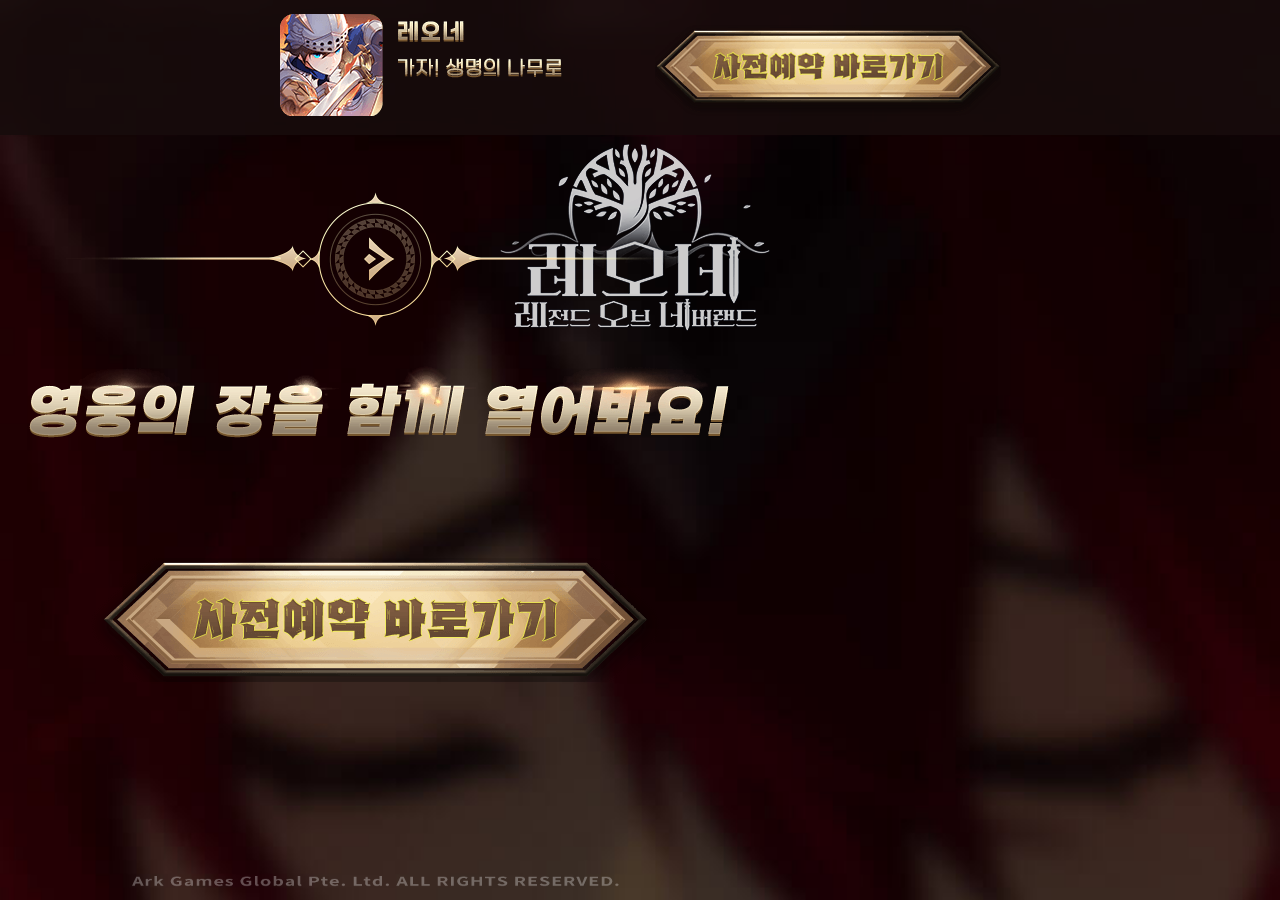
==== commit 37411d31: "2" ====
--- a/index.html
+++ b/index.html
@@ -1,365 +1,42 @@
 ﻿<!DOCTYPE html>
 <html>
+
 <head>
-	<meta charset="utf-8">
-    <meta content="yes" name="apple-mobile-web-app-capable" />
-    <meta content="black" name="apple-mobile-web-app-status-bar-style" />
-    <meta content="telephone=no" name="format-detection" />
-    <meta content="email=no" name="format-detection" />
-    <!--maincss-->
-    <link rel="stylesheet" href="css/phone_main.css" type="text/css" media="screen" />
-    <link rel="stylesheet" href="css/swiper.min.css" type="text/css" media="screen">
-    <link rel="stylesheet" href="css/colorbox.css" >
-     <!--mainjs-->
-    <script type="text/javascript" src="js/jquery-1.10.1.min.js"></script>
-    <script type="text/javascript"  src="js/swiper.min.js"></script>
-    <script type="text/javascript" src="js/lunbo_index.js"></script>
-    <script type="text/javascript" src="js/headroom1.js"></script>
-    <script type="text/javascript" src="js/jquery.colorbox.js"></script> 
-    <!--浏览器兼容HTML5标签-->
-	<!--[if lt IE 9]>
-		<script type="text/javascript" src="/js/html5.js"></script>
-	<![endif]-->
-	<!--移动端版本兼容 -->
-	<script type="text/javascript">
-		var phoneWidth =  parseInt(window.screen.width);
-		var phoneScale = phoneWidth/750;
-		var ua = navigator.userAgent;
-		if (/Android (\d+\.\d+)/.test(ua)){
-			var version = parseFloat(RegExp.$1);
-			if(version>2.3){
-				document.write('<meta name="viewport" content="width=750, minimum-scale = '+phoneScale+', maximum-scale = '+phoneScale+', target-densitydpi=device-dpi">');
-			}else{
-				document.write('<meta name="viewport" content="width=750, target-densitydpi=device-dpi">');
-			}
-		} else {
-			document.write('<meta name="viewport" content="width=750, user-scalable=no, target-densitydpi=device-dpi">');
-		}
-	</script>
-    <title>《夢想新大陸》申請限量CB封測資格，抽Lamtoy變色龍盒玩！</title>
-    <meta name="keywords" content="夢想新大陸,手機遊戲,手遊,遊戲,事前登錄,事前預約,預約,MMO,RPG,回合,3D,角色扮演,UE4">
-    <meta name="description" content="《夢想新大陸》5G全視角MMO手遊大作！實現你的童年夢想，和恐龍一起飛天冒險吧！搶先申請CB限量封測資格，再抽Lamtoy變色龍聯名潮流盒玩！">
-   <!--FB meta og: FB分享貼文-->
-   <meta name="og:description" content="《夢想新大陸》5G全視角MMO手遊大作！和恐龍一起飛天冒險！"/>
-   <meta property="og:site_name" content="《夢想新大陸》實現你的童年夢想，和恐龍一起飛天冒險吧！"/>
-   <meta property="og:title" content="申請CB限量封測資格，再抽Lamtoy變色龍聯名潮流盒玩！"/>
-   <meta property="og:url" content="http://dreams.rocketeer.com.tw/pre_register"/>
-   <meta property="og:image" content="images/fb_s1.jpg"/>
-   <link rel="shortcut icon" href="images/favicon.ico" />
-    <!-- Google Analytics代碼for夢想新大陸-->
-    <!-- Global site tag (gtag.js) - Google Analytics -->
-    <script async src="https://www.googletagmanager.com/gtag/js?id=UA-194429494-3"></script>
-    <script>
-    window.dataLayer = window.dataLayer || [];
-    function gtag(){dataLayer.push(arguments);}
-    gtag('js', new Date());
-
-    gtag('config', 'UA-194429494-3');
-    </script>
-    <!-- Facebook像素碼for夢想新大陸CB-->
-    <!-- Facebook Pixel Code -->
-    <script>
-    !function(f,b,e,v,n,t,s)
-    {if(f.fbq)return;n=f.fbq=function(){n.callMethod?
-    n.callMethod.apply(n,arguments):n.queue.push(arguments)};
-    if(!f._fbq)f._fbq=n;n.push=n;n.loaded=!0;n.version='2.0';
-    n.queue=[];t=b.createElement(e);t.async=!0;
-    t.src=v;s=b.getElementsByTagName(e)[0];
-    s.parentNode.insertBefore(t,s)}(window, document,'script',
-    'https://connect.facebook.net/en_US/fbevents.js');
-    fbq('init', '2987386021532084');
-    fbq('track', 'PageView');
-    </script>
-    <noscript><img height="1" width="1" style="display:none"
-    src="https://www.facebook.com/tr?id=2987386021532084&ev=PageView&noscript=1"
-    /></noscript>
-    <!-- End Facebook Pixel Code -->
-    <!-- Google Tag Manager -->
-    <script>(function(w,d,s,l,i){w[l]=w[l]||[];w[l].push({'gtm.start':
-    new Date().getTime(),event:'gtm.js'});var f=d.getElementsByTagName(s)[0],
-    j=d.createElement(s),dl=l!='dataLayer'?'&l='+l:'';j.async=true;j.src=
-    'https://www.googletagmanager.com/gtm.js?id='+i+dl;f.parentNode.insertBefore(j,f);
-    })(window,document,'script','dataLayer','GTM-M89W6MK');</script>
-    <!-- End Google Tag Manager -->
-
-    <!-- Facebook像素碼for夢想新大陸CB-->
-    <!-- Facebook Pixel Code -->
-    <script>
-    !function(f,b,e,v,n,t,s)
-    {if(f.fbq)return;n=f.fbq=function(){n.callMethod?
-    n.callMethod.apply(n,arguments):n.queue.push(arguments)};
-    if(!f._fbq)f._fbq=n;n.push=n;n.loaded=!0;n.version='2.0';
-    n.queue=[];t=b.createElement(e);t.async=!0;
-    t.src=v;s=b.getElementsByTagName(e)[0];
-    s.parentNode.insertBefore(t,s)}(window, document,'script',
-    'https://connect.facebook.net/en_US/fbevents.js');
-    fbq('init', '178421940981041');
-    fbq('track', 'PageView');
-    </script>
-    <noscript><img height="1" width="1" style="display:none"
-    src="https://www.facebook.com/tr?id=178421940981041&ev=PageView&noscript=1"
-    /></noscript>
-    <!-- End Facebook Pixel Code -->
+  <meta charset="utf-8">
+  <meta http-equiv="X-UA-Compatible" content="IE=edge">
+  <meta name="viewport" content="width=device-width, initial-scale=1.0, maximum-scale=1.0, user-scalable=no">
+  <link href="css/animate.min.css" rel="stylesheet">
+  <link href="css/common.css" rel="stylesheet">
+  <link href="css/colorbox.css" rel="stylesheet">
+  <link rel="shortcut icon" href="images/favicon.ico"/>
+  <title>레오네: 레전드 오브 네버랜드</title>
+  <meta name="keywords" content="" />
+  <meta name="description" content="" />
 </head>
-<body>
-<!-- Google Tag Manager (noscript) -->
-<noscript><iframe src="https://www.googletagmanager.com/ns.html?id=GTM-M89W6MK"
-height="0" width="0" style="display:none;visibility:hidden"></iframe></noscript>
-<!-- End Google Tag Manager (noscript) -->
-<div id="wrapper">  
-<!--点击立即预约弹窗1-->
-    <div class="masked" id="masked"></div>
-    <div class="tc_success_big" id="tc_succes_big"> 
-        <div class="tc_main_big">
-            <div class="closed"><img src="images/tc_close1.png" alt=""></div>
-            <div class="tc_zan">
-            <P>按讚官方FB粉絲團頁，獲取最新活動訊息！ </P>
-            <!-- <img src="images/tc_img_zan.png" alt=""> -->
-            <P><iframe src="https://www.facebook.com/plugins/page.php?href=https://www.facebook.com/LandofDreams.TW&amp;tabs=timeline&amp;width=380&amp;height=70&amp;small_header=true&amp;adapt_container_width=true&amp;hide_cover=false&amp;show_facepile=false&amp;appId" height="70" style="border:none;overflow:hidden" scrolling="no" frameborder="0" allowfullscreen="true" allow="autoplay; clipboard-write; encrypted-media; picture-in-picture; web-share" data-gtm-yt-inspected-1_25="true"></iframe></P>
-            </div>
-            <div class="tc_tip"><a href="https://lihi2.com/Ki9wY" target="_blank"><img src="images/tc_img_jl.png" alt=""></a></div>
-            <div class="tc_store">
-                <a href="https://lihi2.com/3tw1c" target="_blank"><img src="images/tc_img_ios.png"/></a>
-                <a href="https://lihi1.com/jIFqc" target="_blank"><img src="images/tc_img_gg.png"/></a>
-            </div>
-            <div class="tc_share_text">
-            <div class="tc_share_input" >預約序號：XXXXXXXXXXXXXX</div> 
-            <div class="tc_ma_download2"><button>複製</button> </div>
-            </div>
-        </div>   
+<body>    
+<div class="part1_main">
+  <div class="main_show">
+    <video x5-video-player-type="h5-page" x5-playsinline="true" webkit-playsinline playsinline muted autoplay loop class="bgvideo video bg-video">
+      <source src="media/main.mp4" type="video/mp4">
+    </video> 
+    <div class="part1_header">
+      <div class="header_icon"><img src="images/header_icon.png"></div>
+      <div class="header_btn_small"><img src="images/header_btn_small.png"></div>
     </div>
-   <!--扭蛋成功弹窗-->
-    <div class="tc_success_small" id="tc_succes_small"> 
-        <div class="tc_main_small">
-            <div class="closed"><img src="images/tc_close.png" alt=""></div>
-            <div class="tc_item">
-            <h3>稱號：歐洲勝利組</h3>
-            <p>這是您的序號：XXXXXXXXXXXXX</p>
-            </div>
-        </div>   
+    <div class="part1_logo animate__animated  animate__zoomIn"><img src="images/part1_logo.png"></div>
+    <div class="part1_center">
+      <div class="part1_video_btn animate__animated animate__fadeInUp">
+        <a class="part1_video_play video1" id="playbtn" href="https://www.youtube.com/embed/thf3JNxwpdU/?autoplay=1&loop=1;controls=0&amp;showinfo=0&fmt=22"><div><span></span></div></a> 
+      </div>
+      <div class="part1_solgen  animate__animated animate__fadeInUp" ><img src="images/part1_solgen.png"></div>
+      <div class="part1_btn ani  animate__animated animate__fadeInUp"  swiper-animate-effect="fadeInDown" swiper-animate-duration="0.5S" swiper-animate-delay="0.45s"><img src="images/part1_btn.png"></div>
     </div>
-    <!--扭蛋成功失败-->
-    <div class="tc_lose" id="tc_lose"> 
-        <div class="tc_lose_main">
-            <div class="closed"><img src="images/tc_close.png" alt=""></div>
-        </div>   
-    </div>
-       <!--header-->
-      <div class="wrap_header headroom"  id="header">
-          <div class="header_content">
-              <div class="header_ico"><img src="images/header_ico.png" alt=""></div>
-                 <!--隐藏的gg按钮-->
-              <!-- <div class="header_gg"> <a href="https://lihi1.com/Q8F6n" target="_blank"><img src="images/header_gg.png" alt=""></a></div> -->
-              <div class="header_gg"> <a href="https://lihi1.com/jIFqc" target="_blank"><img src="images/header_ios.png" alt=""></a></div>
-              <div class="header_fb"> <a href="https://www.facebook.com/LandofDreams.TW" target="_blank"><img src="images/header_fb.png" alt=""></a></div>
-              
-          </div>
-      </div> 
-     <!--part1-->  
-    <div class="part part1">
-        <div class="part1_logo"><a  href="#" target="_blank"><img src="images/part1_logo.png"/></a></div>
-        <div class="part1_yt"> <a href="https://www.youtube.com/channel/UCqvgGdVBWNoWC_Rq-YCy8DA" target="_blank"><img src="images/part1_yt.png"/></a></div>
-        <div class="part1_tw"> <a href="https://forum.gamer.com.tw/A.php?bsn=71995" target="_blank"><img src="images/part1_tw.png"/></a></div>
-        <div class="video_play"><a class="video1" href="https://www.youtube.com/embed/A_UBAOWbnBs/?autoplay=1&loop=1" style="z-index:10000;"><img src="images/part1_video_img.png"></a></div>
-        <div class="part1_jl"><img src="images/part1_jingling.png" alt="" /></div>         
-    </div>
-    <!--part2-->  
-    <div class="part part2"> 
-        <div class="choose">
-            <span class="radio_r"><input name="radio1" type="radio" value=""></span><span class="radio_m">iOS</span>
-            <span class="radio_r"><input name="radio1" type="radio" value=""></span><span class="radio_m">Android</span>
-        </div>
-        <div class="input_text_box">
-            <div class="info-box">
-                <select class="area" id="key-country" onchange="select()">
-                <option value="886">台灣+886</option>
-                <option value="852">香港+852</option>
-                <option value="853">澳門+853</option>
-                <option value="65">新加坡+65</option>
-                <option value="60">馬來西亞+60</option>
-                </select>
-                <input type="tel" class="input-in" oninput="value=value.replace(/[^\d]/g,'')" placeholder="(例：0930000000)" id="mobile" name="mobile">
-            </div>
-        </div>
-        <div class="checkbox"  >
-            <span> <input name="" type="checkbox" value=""  class="checkbox_1"/></span>
-            <span>同意個人資料的手機使用及接收獎勵簡訊</span>
-        </div> 
-        <div class="login_btn sure_btn" id="sure_btn"><a  href="javascript:void(0)"><img src="images/part2_booking_btn_01.png"></a></div>
-        <div class="chaxun_btn" id="five"><a href="#"><img src="images/part2_booking_btn_02.png"></a></div>
-        <div class="part2_tip">
-            <P>預約即送<span class="orange">「魔法學徒時裝」</span>和<span class="orange">２次扭蛋<span>機會再抽<br/><span class="red">百萬以太幣哦(20名)！</span><span class="lv_fs">(約價值新台幣5萬，依當天匯率為主）</span>               </P>
-        </div>
-        <div class="part2_award">
-            <img src="images/part2_img_sz.png" >
-            <img src="images/part2_img_nd.png" >
-            <img src="images/part2_img_bw.png">
-        </div>
-        <div class="btn-reservation"><span class="guangshu"><img src="images/part2_shan.png"></span></div>
-        <div class="part2_store">
-            <a href="https://lihi2.com/3tw1c" target="_blank"><img src="images/part2_store_ios.png"></a>
-            <a href="https://lihi1.com/jIFqc" target="_blank"><img src="images/part2_store_gg.png"></a>
-        </div>
-        <!-- <div class="zan"><p><img src="images/fb_login.png"></p></div> -->
-    </div>
-  	<!--part3-->  
-  	<div class="part part3">
-        <div class="da_cheng01_line"><img src="images/part3_10w.png"></div>
-        <div class="part3_map">
-            <div class="box_wrap">
-                <div class="box_01 box_img"><img  src="images/part3_box_bg1.png"></div>
-                <div class="box_02 box_img"><img  src="images/part3_box_bg2.png"></div>
-                <div class="box_03 box_img"><img  src="images/part3_box_bg3.png"></div>
-                <div class="box_04 box_img" ><img  src="images/part3_box_bg4.png"></div>
-                <div class="box_05 box_img"><img  src="images/part3_box_bg5.png"></div>
-                <div class="box_06 box_img"><img  src="images/part3_box_bg6.png"></div>
-            </div>
-            <div class="box_tip">
-                <div class="box_01_tip tip_img"><img  src="images/part3_box_bg1_tip.png"><p class="closed_tip"><img src="images/tip_closed_06.png" alt=""></p></div>
-                <div class="box_02_tip tip_img"><img  src="images/part3_box_bg2_tip.png"><p class="closed_tip"><img src="images/tip_closed_06.png" alt=""></p></div>
-                <div class="box_03_tip tip_img"><img  src="images/part3_box_bg3_tip.png"><p class="closed_tip"><img src="images/tip_closed_06.png" alt=""></p></div>
-                <div class="box_04_tip tip_img"><img  src="images/part3_box_bg4_tip.png"><p class="closed_tip"><img src="images/tip_closed_06.png" alt=""></p></div>
-                <div class="box_05_tip tip_img"><img  src="images/part3_box_bg5_tip.png"><p class="closed_tip"><img src="images/tip_closed_06.png" alt=""></p></div>
-                <div class="box_06_tip tip_img"><img  src="images/part3_box_bg6_tip.png"><p class="closed_tip"><img src="images/tip_closed_06.png" alt=""></p></div>
-            </div>
-           <!-- <div class="da_cheng02 dc_img"><img src="images/part3_dc.png"></div>
-            <div class="da_cheng05 dc_img"><img src="images/part3_dc.png"></div>
-            <div class="da_cheng08 dc_img"><img src="images/part3_dc.png"></div>
-            <div class="da_cheng10 dc_img"><img src="images/part3_dc.png"></div>
-            <div class="da_cheng15 dc_img"><img src="images/part3_dc.png"></div>
-            <div class="da_cheng20 dc_img"><img src="images/part3_dc.png"></div>  -->
-        </div>             
-        <div class="part4_num"><P>1,256,397</P></div>
-    </div>
-    <!--part4-->
-    <div class="part part4">
-        <div class="copy_http" >
-          <div class="share_text">
-            <div class="share_input" >https://mxxdl-tw-web-test.bdgser-oversea.com/share/xxxxxx</div> 
-            <div class="ma_download2"><button>複製網址</button> </div>
-          </div>
-        </div>
-        <div class="people_num"><P>目前已成功邀請 <span>2</span> 位朋友完成預約</P></div>
-        <p class="slidto slideto_gift"><img src="images/part4_lj.png"></p><!-- <p class="slidto slideto_gift_wdc"><img src="images/part4_wdc.png"></p> -->
-        <p class="slidto slideto_gift2"><img src="images/part4_lj.png"></p><!-- <p class="slidto slideto_gift2_wdc"><img src="images/part4_wdc.png"></p> -->
-        <p class="slidto slideto_gift3"><img src="images/part4_lj.png"></p> <!--<p class="slidto slideto_gift3_wdc"><img src="images/part4_wdc.png"></p> -->
-        <p class="slidto slideto_nd"></p>
-    </div>
-     <!--part5-->  
-     <div class="part part5"  id="pro5">
-        <div class="part5_egg_bg" >
-        <div class="s4_box1"><img src="images/part5_nd.png"></div> 
-        <div class="s4_box2" id="left_times" style="text-align:center;">00</div></div>
-    </div>
-     <!--part6-->  
-    <div class="part part6">
-        <div id="certify">
-            <div class="swiper-container">
-                <div class="swiper-wrapper">
-                    <div class="swiper-slide"><img src="images/part6_banner1.png" /></div>
-                    <div class="swiper-slide"><img src="images/part6_banner2.png" /></div>
-                    <div class="swiper-slide"><img src="images/part6_banner3.png" /></div>
-                    <div class="swiper-slide"><img src="images/part6_banner4.png" /></div>
-                    <div class="swiper-slide"><img src="images/part6_banner5.png" /></div>
-                </div>
-            </div>
-            <div class="swiper-pagination"></div>
-            <!-- <div class="swiper-button-prev"></div>
-            <div class="swiper-button-next"></div> -->
-        </div>
-        <div class="part6_store">
-            <div class="hand"><a href="https://lihi2.com/3tw1c" target="_blank"><img src="images/part6_ico_ios.png"/></a></div>
-            <div  class="hand"><a href="https://lihi1.com/jIFqc" target="_blank"><img src="images/part6_ico_gg.png"/></a></div>
-        </div>
-    </div>
-    <!--part7-->  
-    <div class="part7 part"  id="pro7">
-        <div class="part7_title"><img src="images/part7_bg_01.jpg"></div>
-        <div class="part7_table" >
-            <div class="part7_list">
-            <div class="part7_list_top">
-                <span class="date">達成日期</span> <span class="name">獎勵名稱</span> <span  class="num">領獎序號</span>
-            </div>
-            <div class="part7_list_item1">
-                <div class="fb-login-button" data-width="" data-size="medium" data-button-type="continue_with" data-layout="default" data-auto-logout-link="true" data-use-continue-as="true" data-onlogin="userLogin()"></div>
-              </div>
-            <!-- <div class="part7_list_item">
-                <P><span  class="date">2020/04/20</span> <span  class="name">預約禮包</span> <span class="num"><i class="td_text">jihihljilko256874</i><i class="copy_btn"><button>複製序號</button></i></span></P>
-                <P><span  class="date">2020/04/20</span> <span  class="name">預約禮包</span> <span class="num"><i class="td_text">jihihljilko256874</i><i class="copy_btn"><button>複製序號</button></i></span></P>
-                <P><span  class="date">2020/04/20</span> <span  class="name">預約禮包</span> <span class="num"><i class="td_text">jihihljilko256874</i><i class="copy_btn"><button>複製序號</button></i></span></P>
-                <P><span  class="date">2020/04/20</span> <span  class="name">預約禮包</span> <span class="num"><i class="td_text">jihihljilko256874</i><i class="copy_btn"><button>複製序號</button></i></span></P>
-                <P><span  class="date">2020/04/20</span> <span  class="name">預約禮包</span> <span class="num"><i class="td_text">jihihljilko256874</i><i class="copy_btn"><button>複製序號</button></i></span></P>
-                <P><span  class="date">2020/04/20</span> <span  class="name">預約禮包</span> <span class="num"><i class="td_text">jihihljilko256874</i><i class="copy_btn"><button>複製序號</button></i></span></P>
-                <P><span  class="date">2020/04/20</span> <span  class="name">預約禮包</span> <span class="num"><i class="td_text">jihihljilko256874</i><i class="copy_btn"><button>複製序號</button></i></span></P>
-            </div> -->
-            </div>
-            <div class="part7_tip"><P>虛寶領取兌換方式：請於遊戲內完成主線任務解鎖【冒險福利】系統，點擊【序號】功能 ，輸入兌換碼後，即可領取虛寶獎勵。<br/>※扭蛋所抽取到的獎勵，每個帳號限兌換15次(不含時裝及稱號)</P></div>
-        </div>
-        <div class="part7_zhuyi"><img src="images/part7_bg_02.jpg"></div>
-    </div> 
-    <!--footer-->
-    <div class="footer">
-        <div class="footer_container">
-            <div class="footer_links">
-                <div class="footer_logo"><img src="images/pc_footer_ico.png"></div>
-                <div class="footer_link">
-                    <a href="https://dreams.rocketeer.com.tw/terms.html" target="_blank">服務條款</a>
-                    <a href="https://dreams.rocketeer.com.tw/privacy.html"  target="_blank">隱私權政策</a>
-                    <a href="mailto:dreams.twcs@gmail.com" target="_blank">客服信箱</a><a href="mailto:dreams.twcs@gmail.com"  target="_blank" style="border:none;">異業合作</a>
-                    <div class="footer_bq">
-                        <P>Copyright © MagicHouse Interactive Entertainment Co., LTD., All Rights Reserved.</P>
-                    </div>
-                </div>
-            </div>
-        </div>
-        <div class="footer_line"></div>
-        <div class="footer_container">
-            <div class="footer_tip">
-                <div class="footer_tip_img"><img src="images/pc_footer15.png"></div>
-                <div class="footer_tip_text">
-                    <P>．本遊戲內容涉及性（輕微裸露）、暴力、虛擬戀愛或結婚，依遊戲軟體分級管理辦法分類為輔15級。 </P>
-                    <P>．本遊戲為免費遊戲，但遊戲內另提供購買虛擬遊戲幣、物品等付費服務，請依個人興趣及能力進行適度消費。  </P>
-                    <P>．請注意遊戲時間，避免沉迷，長時間進行遊戲，容易影響作息，宜適度休息及運動。</P>
-                    </div>
-                    
-            </div>
-        </div>
-     </div>
-    <!--top_index -->               
-     <div id="gotop">TOP</div>  
-</div>
-<script>
-(function () {
-    var header = document.querySelector("#header");
-    var headroom = new Headroom(header, {
-        tolerance: {
-        down: 10,
-        up: 20
-        },
-        offset: 15
-    });
-    headroom.init();
-    })();
-    // select选择城市
-    function select(){
-    var keyCountry = $("#key-country option:selected").val();
-        if (keyCountry == '886') {
-            $("input[name='mobile']").attr('placeholder', '(例：0930000000)');
-        } else if (keyCountry == '852') {
-            $("input[name='mobile']").attr('placeholder', '(例：91011111)');
-        } else if (keyCountry == '853') {
-            $("input[name='mobile']").attr('placeholder', '(例：8111111)');
-        } 
-        else if (keyCountry == '65') {
-            $("input[name='mobile']").attr('placeholder', '(例：81234567)');
-        } 
-        else if (keyCountry == '60') {
-            $("input[name='mobile']").attr('placeholder', '(例：1234567890)');
-        } 
-}
- 
-</script>
+  
+    <div class="part1_footer"><img src="images/part1_footer.png"></div>
+  </div>
+</div>  
+  <script src="js/jquery-3.4.1.min.js"></script>
+  <script src="js/qiehuan.js"></script>
+  <script src="js/jquery.colorbox.js"></script>
 </body>
-</html>
-
-
+</html>
--- a/css/common.css
+++ b/css/common.css
@@ -0,0 +1,114 @@
+*{margin:0;padding:0;box-sizing:border-box}
+ul{list-style:none}
+ul,ol,li{list-style:none;margin:0;padding:0}
+h1,h2,h3,h4,h5,h6{font-weight:normal}
+button{border:none;outline:none}
+a{margin:0;padding:0;border:0;text-decoration:none;outline:none;border:none}
+ins{background-color:#ff9;color:#000;text-decoration:none}
+mark{background-color:#ff9;color:#000;font-style:italic;font-weight:bold}
+del{text-decoration:line-through}
+input,select,textarea{vertical-align:middle;border:none;margin:0;padding:0;outline:none}
+input:focus,.select:focus,textarea:focus{outline:none}
+textarea,select,input{-webkit-appearance:none;-moz-appearance:none;-o-appearance:none;-ms-appearance:none;appearance:none}
+em{font-style:normal}
+.hidden{display:none}
+hr{line-height:1;height:1px;background:none;border-top:1px dashed #9F9F9F;border-bottom:1px dashed #fff}
+img{border:0;margin:0;padding:0}
+html{min-height:100%;overflow:auto;position:relative;z-index:1;background:#fff;}
+a{text-decoration:none;cursor:pointer}
+.clearfix:before,.clearfix:after{display:table;content:""}
+.clearfix:after{clear:both}
+.clearfix{*zoom:1}
+h2.mr_4{margin-bottom:40px}
+input::-webkit-input-placeholder{color:#b57a65}
+input::-moz-placeholder{color:#b57a65}
+input:-moz-placeholder{color:#b57a65}
+input:-ms-input-placeholder{color:#b57a65}
+input[type=number]{-moz-appearance:textfield}
+input[type=number]::-webkit-inner-spin-button,input[type=number]::-webkit-outer-spin-button{-webkit-appearance:none}
+::-webkit-scrollbar{width:10px}
+::-webkit-scrollbar-track{background-color:rgba(0,0,0,0.3);width:10px;height:100%;padding:100px}
+::-webkit-scrollbar-thumb{background:#fff;height:20%;border-radius:10px}
+.hand{cursor:pointer;transition:all .6s;}
+body{position:relative;-webkit-text-size-adjust:none;color:#fff;font-size:24px;}
+html,body{ -webkit-tap-highlight-color: transparent;width:100%;height:100%;overflow-x: hidden; }/*åŽ»é™¤appleè®¾å¤‡ç‚¹å‡»åº•è‰²*/
+
+/*part*/
+.part1_main{position:relative;height:100%;width:100%;background:#fff;overflow:hidden}
+.main_show{position:absolute;top:0;bottom:0;width:100%;height:100%;background:url(../images/phone_part01.jpg) no-repeat;background-size:cover;}
+
+.part1_header{background:rgba(23,12,12,0.88);height:1.35rem; position: absolute; top:0;left:0;width:100%;display: flex; justify-content: center; align-items: center;}
+.header_icon img{width:2.86rem;height:1.08rem;margin-right: 0.9rem;}
+.header_btn_small img{width:3.46rem;height:1.05rem;
+  -webkit-animation: arrowAn 0.8s linear infinite alternate;	-moz-animation: arrowAn 0.8s linear infinite alternate;	animation: arrowAn 0.8s linear infinite alternate;
+}
+
+.part1_logo{position: absolute; top:1rem;width:3.11rem;left:50%;margin-left:-1.55rem;
+  --animate-duration: 1s;
+  --animate-delay: 0s;}
+.part1_logo img{width:3.11rem;height:2.63rem;}
+
+.part1_center{position: absolute;width:7.5rem;display: flex; justify-content: center;left:0;bottom:2.18rem;flex-direction: column;}
+.part1_solgen{width:7.5rem;margin-bottom:0.8rem;
+  --animate-duration: 2s;
+  --animate-delay: 0.4s;}
+.part1_solgen  img{width:7.5rem;height:1.08rem;}
+.part1_video_play{width:7.5rem;height:1.42rem;overflow:hidden;cursor:pointer;background: url(../images/part1_video_play_bg.png) no-repeat center center;background-size: 100% 100%}
+.part1_video_play:hover{background: url(../images/part1_video_play_bg.png) no-repeat center center;background-size: 100% 100%;transform:scale(1.1);transition: all 0.3s;}
+.part1_video_play span{display: block;width:7.5rem;height:1.42rem;background: url(../images/part1_video_play_btn.png) no-repeat center center;background-size: 100% 100%;-webkit-animation:circle 5s infinite linear;animation:circle 5s infinite linear;}
+.part1_video_btn{position: relative;width:7.5rem;height:1.42rem;display: flex;justify-content: center;margin-bottom: 0.3rem;
+  --animate-duration: 2s;
+  --animate-delay: 0.6s;
+}
+.part1_btn{width:7.5rem;height: 1.24rem;
+  --animate-duration: 2s;
+  --animate-delay: 0.8s;}
+.part1_btn  img{width:7.5rem;height: 1.24rem;-webkit-animation: magnify .6s linear infinite alternate;	-moz-animation: magnify .6s linear infinite alternate;	animation: magnify .6s linear infinite alternate;}
+.part1_footer{position:absolute;left:0;width:7.5rem;display: flex; justify-content: center;bottom:0rem;}
+.part1_footer img{width:7.5rem;height:0.35rem;}
+.bg-video{width:100%;height:100vh;display:block;object-fit:cover;position:absolute;top:0;left:0;}
+
+
+/* animation: arrowAn 0.8s infinite; */
+
+.part1_btn img{
+-webkit-animation: magnify .6s linear infinite alternate;
+-moz-animation: magnify .6s linear infinite alternate;
+animation: magnify .6s linear infinite alternate;
+}
+
+@-webkit-keyframes magnify {
+  0% {
+  -webkit-transform: scale(0.96);
+}
+100% {
+  -webkit-transform: scale(1);
+}
+}
+@-moz-keyframes magnify {
+  0% {
+  -moz-transform: scale(1);
+}
+100% {
+  -moz-transform: scale(0.96);
+}
+}
+@keyframes magnify {
+  0% {
+  transform: scale(1);
+}
+100% {
+  transform: scale(0.96);
+}
+}
+
+@keyframes arrowAn {
+  0%,100% {opacity:0.8;transform:translateY(0.1rem);}
+  50% {opacity:1; transform:translateY(0);}
+}
+@-webkit-keyframes circle{0%{ transform:rotate(0deg); }100%{ transform:rotate(360deg); }}
+@keyframes circle{0%{ transform:rotate(0deg); }100%{ transform:rotate(360deg); }}
+
+@keyframes circleAn {
+  100% {transform:rotate(720deg);}
+}
--- a/css/colorbox.css
+++ b/css/colorbox.css
@@ -2,12 +2,12 @@
     Colorbox Core Style:
     The following CSS is consistent between example themes and should not be altered.
 */
-#colorbox, #cboxOverlay, #cboxWrapper{position:absolute; top:0; left:0; z-index:9999; overflow:hidden; -webkit-transform: translate3d(0,0,0);}
+#colorbox, #cboxOverlay, #cboxWrapper{position:absolute; top:0; left:0; z-index:999999; overflow:hidden; -webkit-transform: translate3d(0,0,0);}
 #cboxWrapper {max-width:none;}
 #cboxOverlay{position:fixed; width:100%; height:100%;}
 #cboxMiddleLeft, #cboxBottomLeft{clear:left;}
 #cboxContent{position:relative;}
-#cboxLoadedContent{overflow:auto; -webkit-overflow-scrolling: touch;}
+#cboxLoadedContent{overflow:hidden; -webkit-overflow-scrolling: touch;}
 #cboxTitle{margin:0;}
 #cboxLoadingOverlay, #cboxLoadingGraphic{position:absolute; top:0; left:0; width:100%; height:100%;}
 #cboxPrevious, #cboxNext, #cboxClose, #cboxSlideshow{cursor:pointer;}
@@ -22,17 +22,17 @@
 */
 #cboxOverlay{background:#000; opacity: 0.9; filter: alpha(opacity = 90);}
 #colorbox{outline:0;}
-    #cboxContent{margin-top:32px; overflow:visible; background:#000;}
-        .cboxIframe{background:#fff;}
+    #cboxContent{margin-top:32px; overflow:visible;/* background:#000;*/}
+      /*  .cboxIframe{background:#fff;}*/
         #cboxError{padding:50px; border:1px solid #ccc;}
-        #cboxLoadedContent{background:#000; padding:1px;}
+        #cboxLoadedContent{/*background:#000;*/ padding:1px;}
         #cboxLoadingGraphic{background:url(images/loading.gif) no-repeat center center;}
         #cboxLoadingOverlay{background:#000;}
         #cboxTitle{position:absolute; top:-22px; left:0; color:#000;}
         #cboxCurrent{position:absolute; top:-22px; right:205px; text-indent:-9999px;}
 
         /* these elements are buttons, and may need to have additional styles reset to avoid unwanted base styles */
-        #cboxPrevious, #cboxNext, #cboxSlideshow, #cboxClose {border:0; padding:0; margin:0; overflow:visible; text-indent:-9999px; width:20px; height:20px; position:absolute; top:-20px; background:url(../images/controls.png) no-repeat 0 0;}
+        #cboxPrevious, #cboxNext, #cboxSlideshow, #cboxClose {border:0; padding:0; margin:0; overflow:visible; text-indent:-9999px; width:20px; height:20px; position:absolute; top:-20px; background: url(../images/controls.png) no-repeat 0 0;}
         
         /* avoid outlines on :active (mouseclick), but preserve outlines on :focus (tabbed navigating) */
         #cboxPrevious:active, #cboxNext:active, #cboxSlideshow:active, #cboxClose:active {outline:0;}
